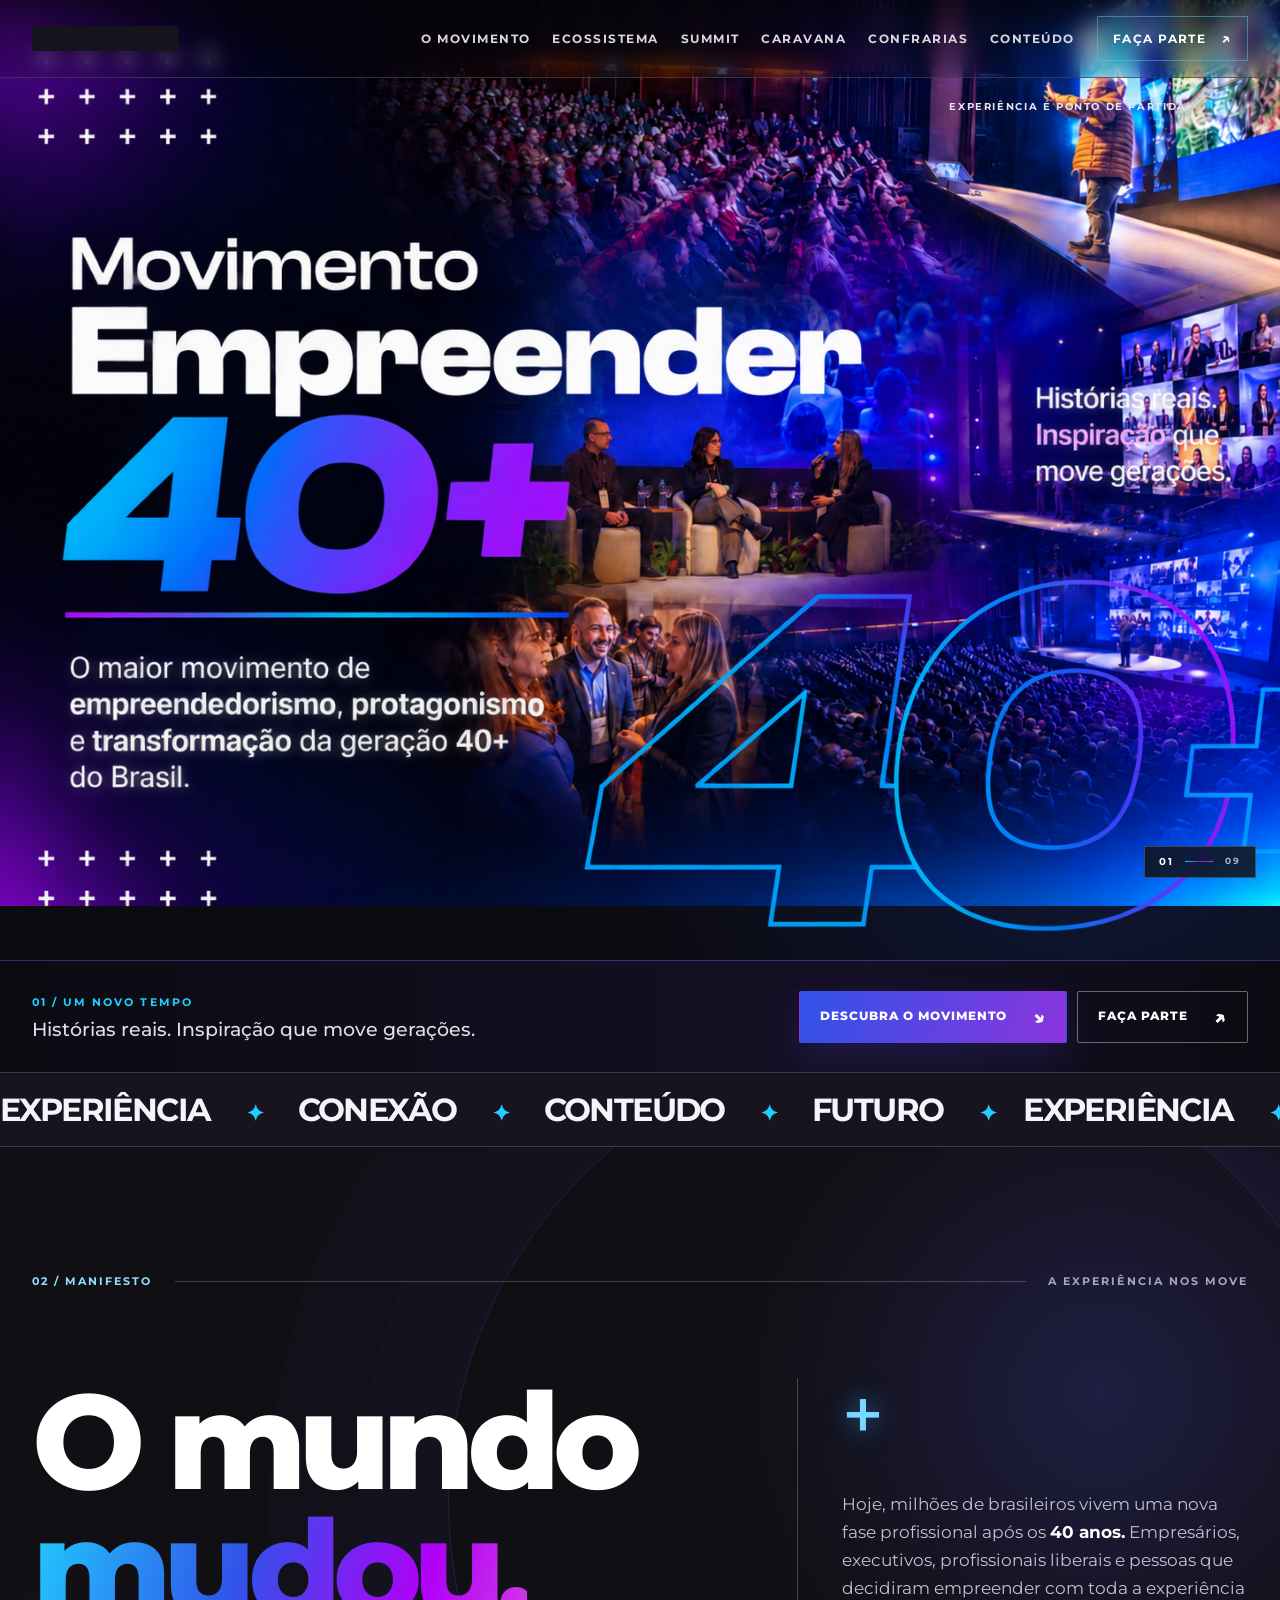
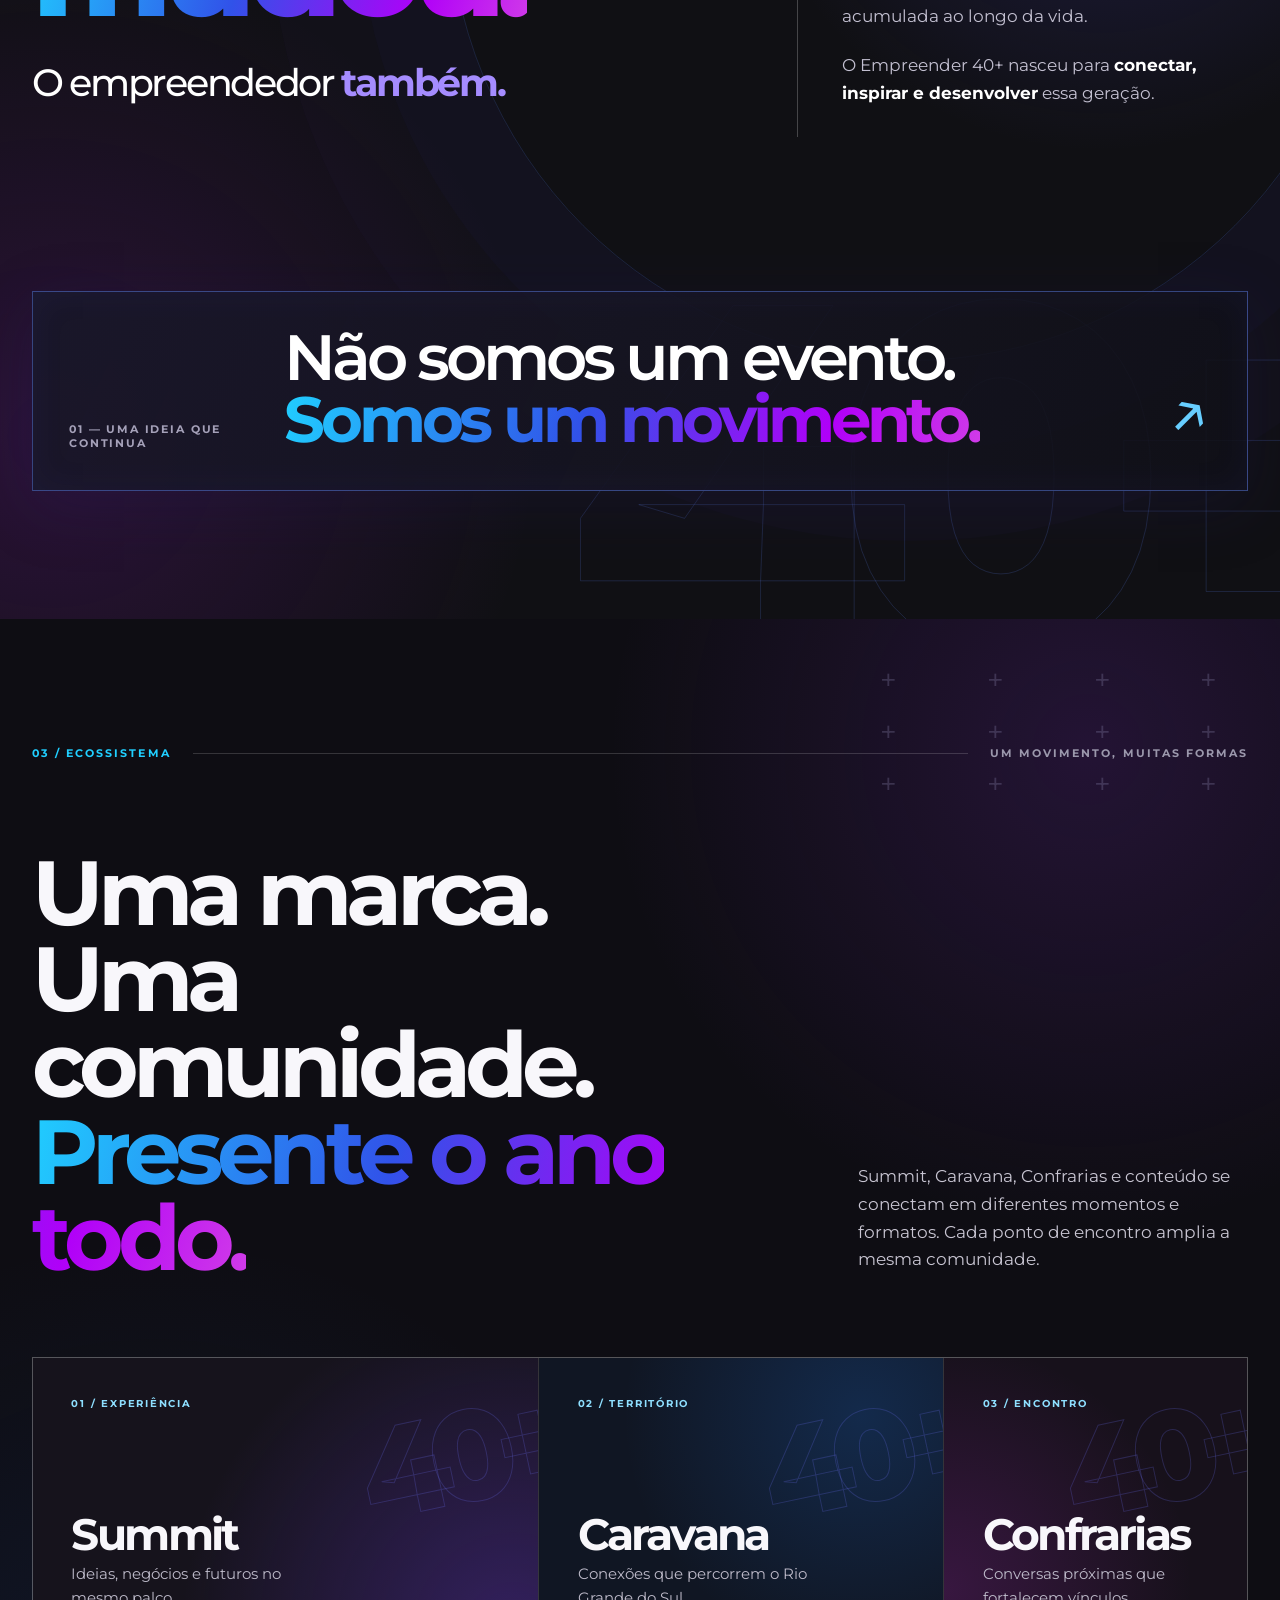
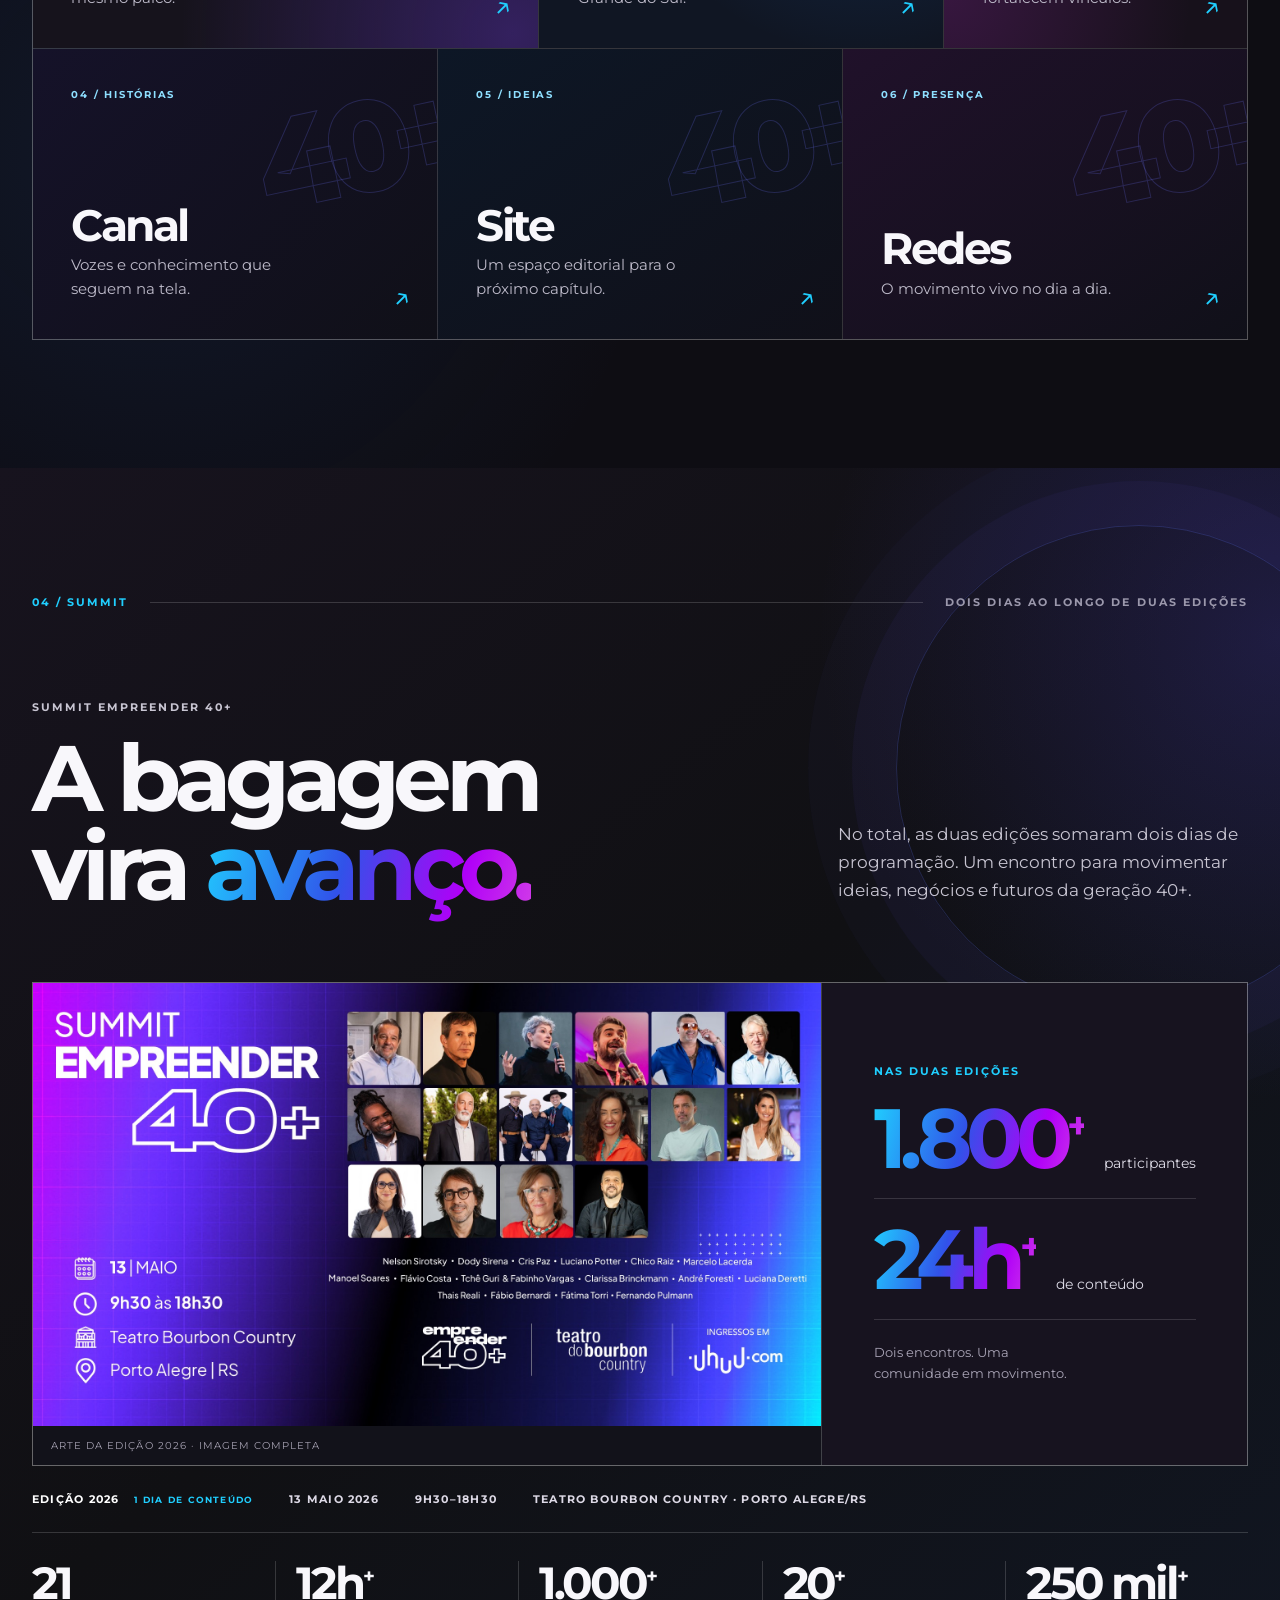
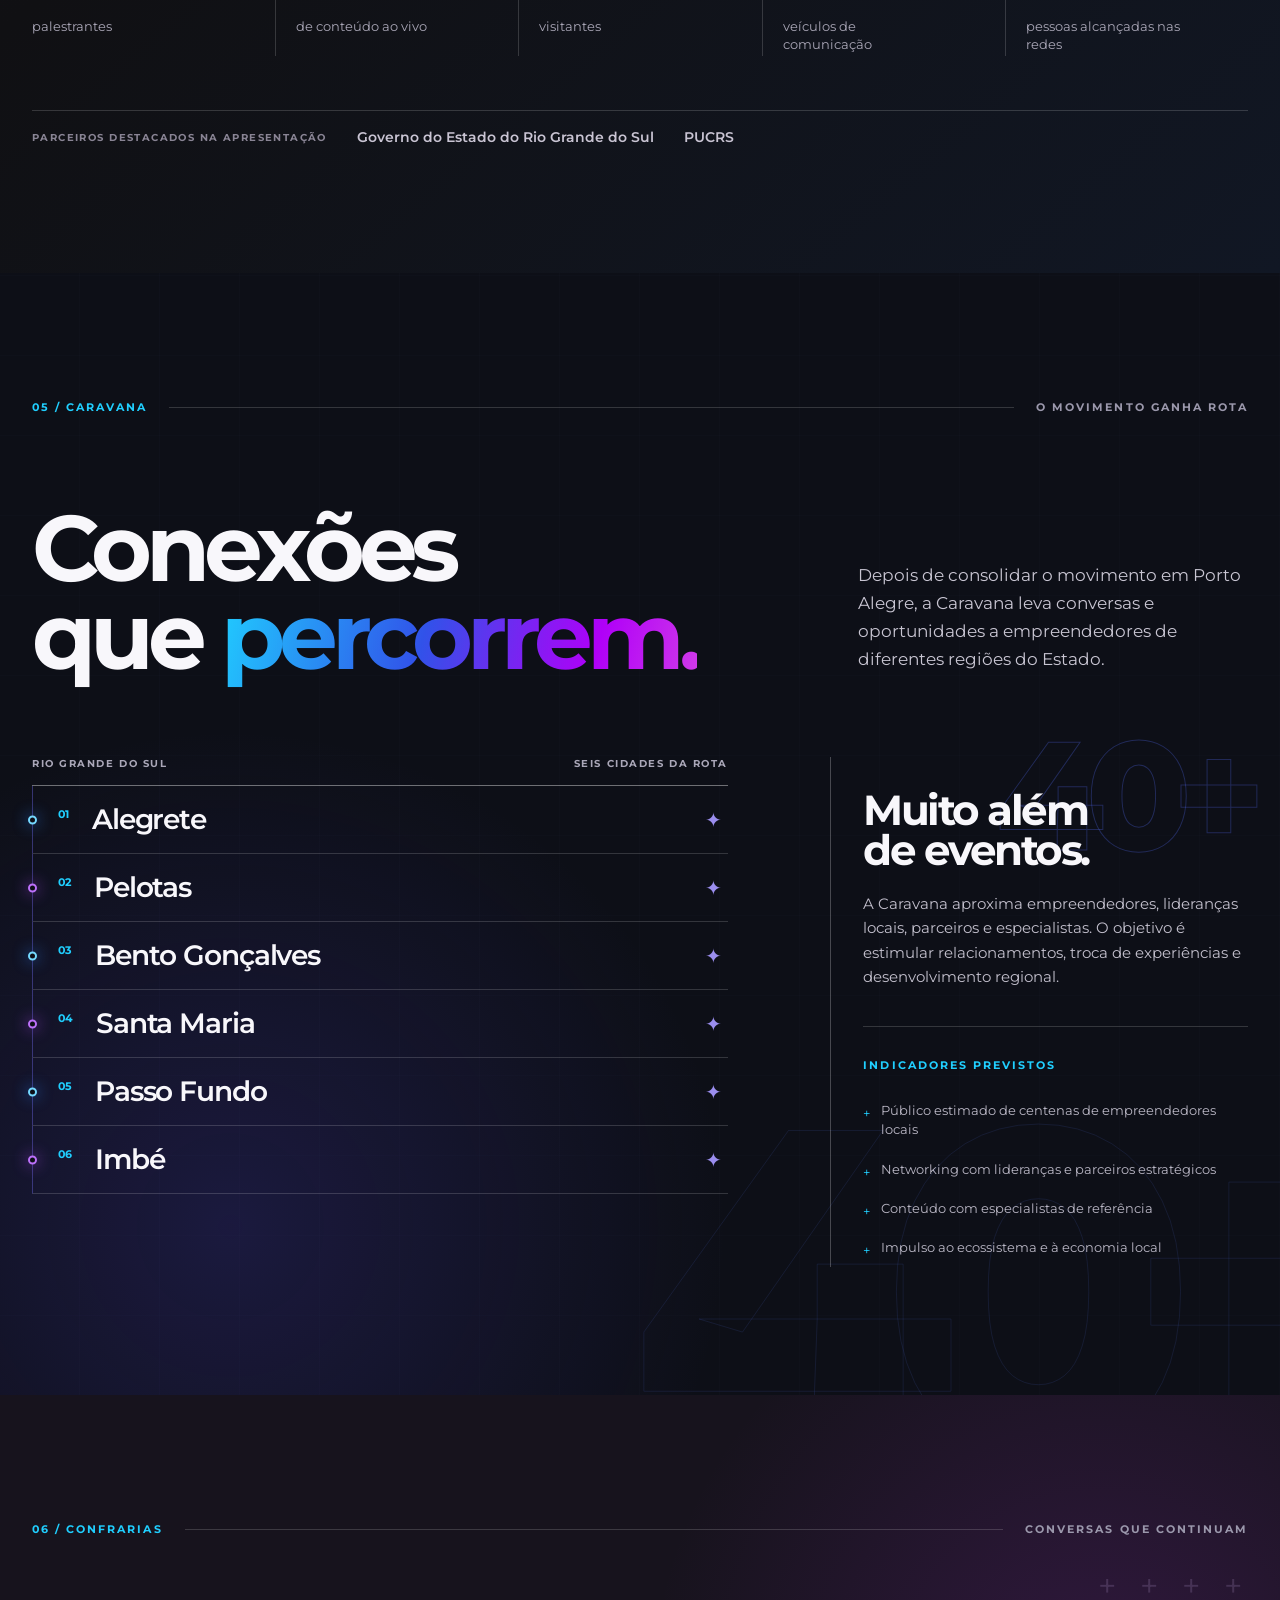
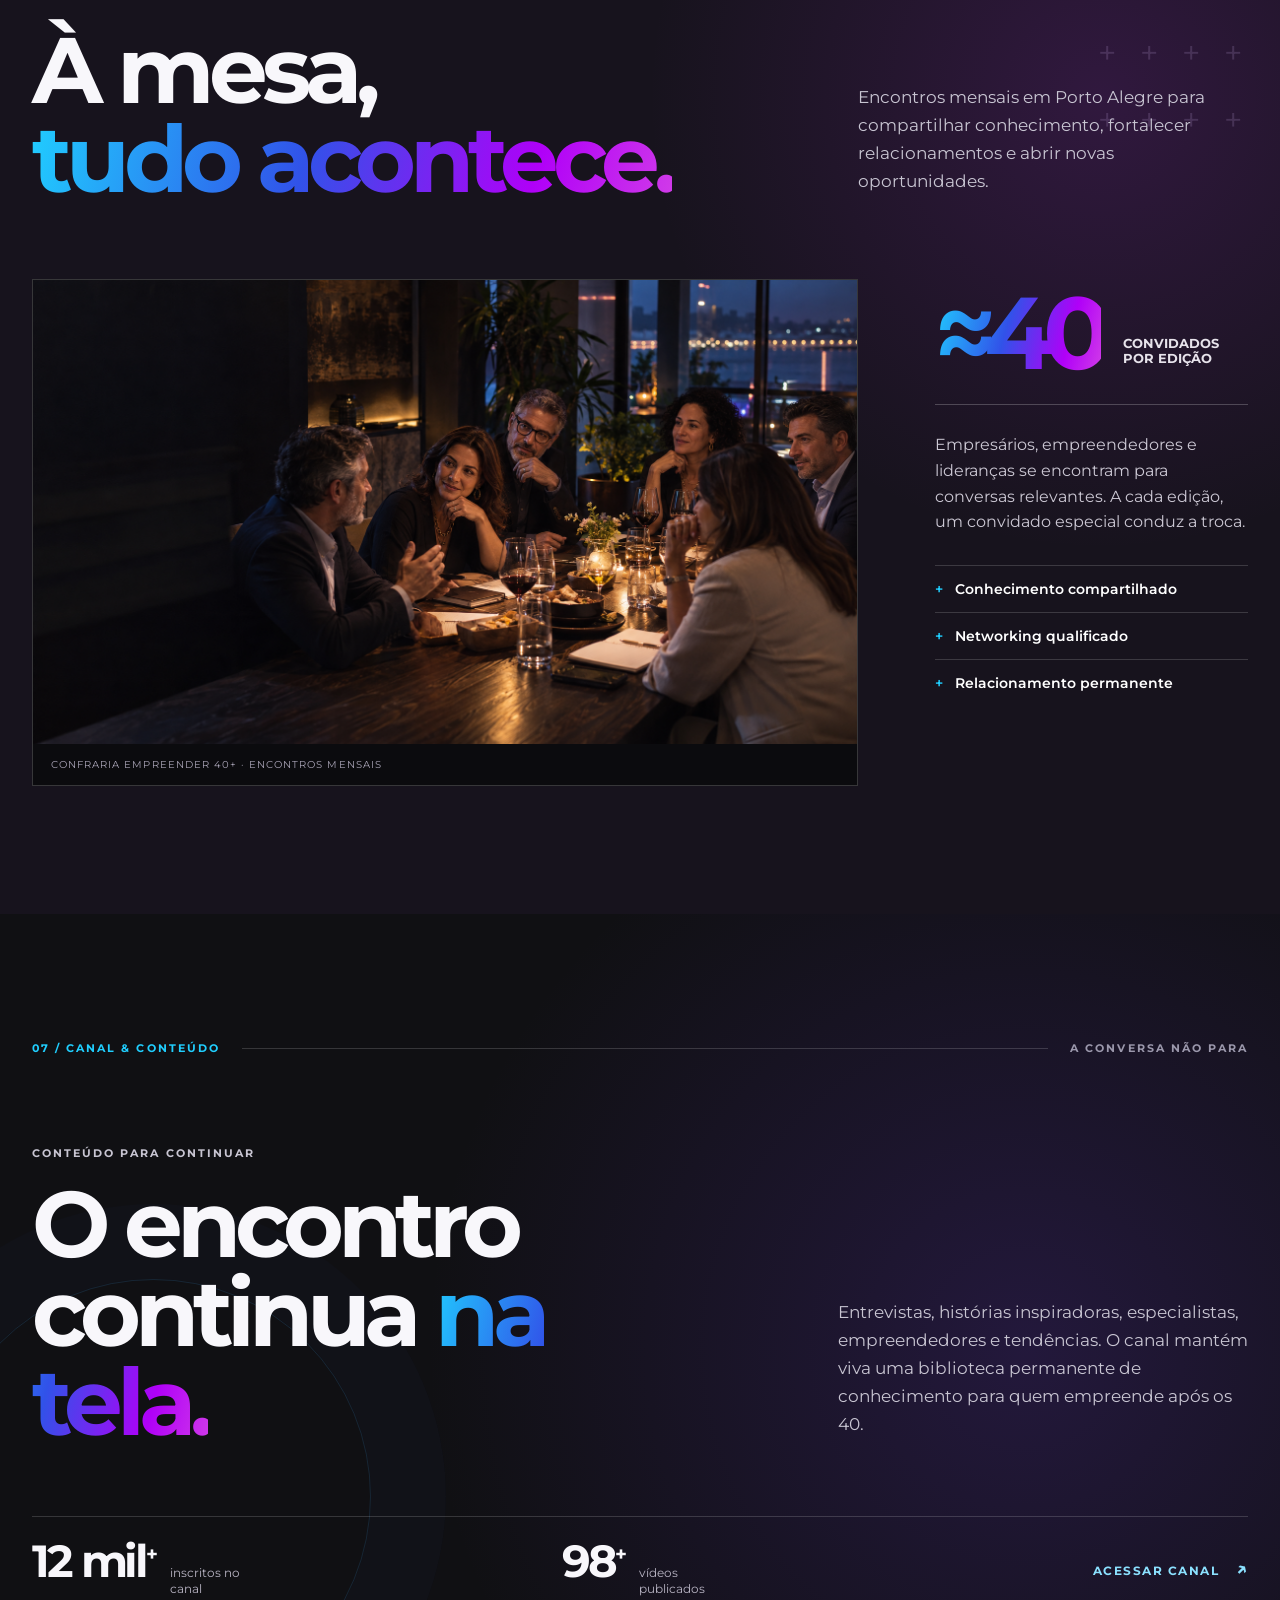
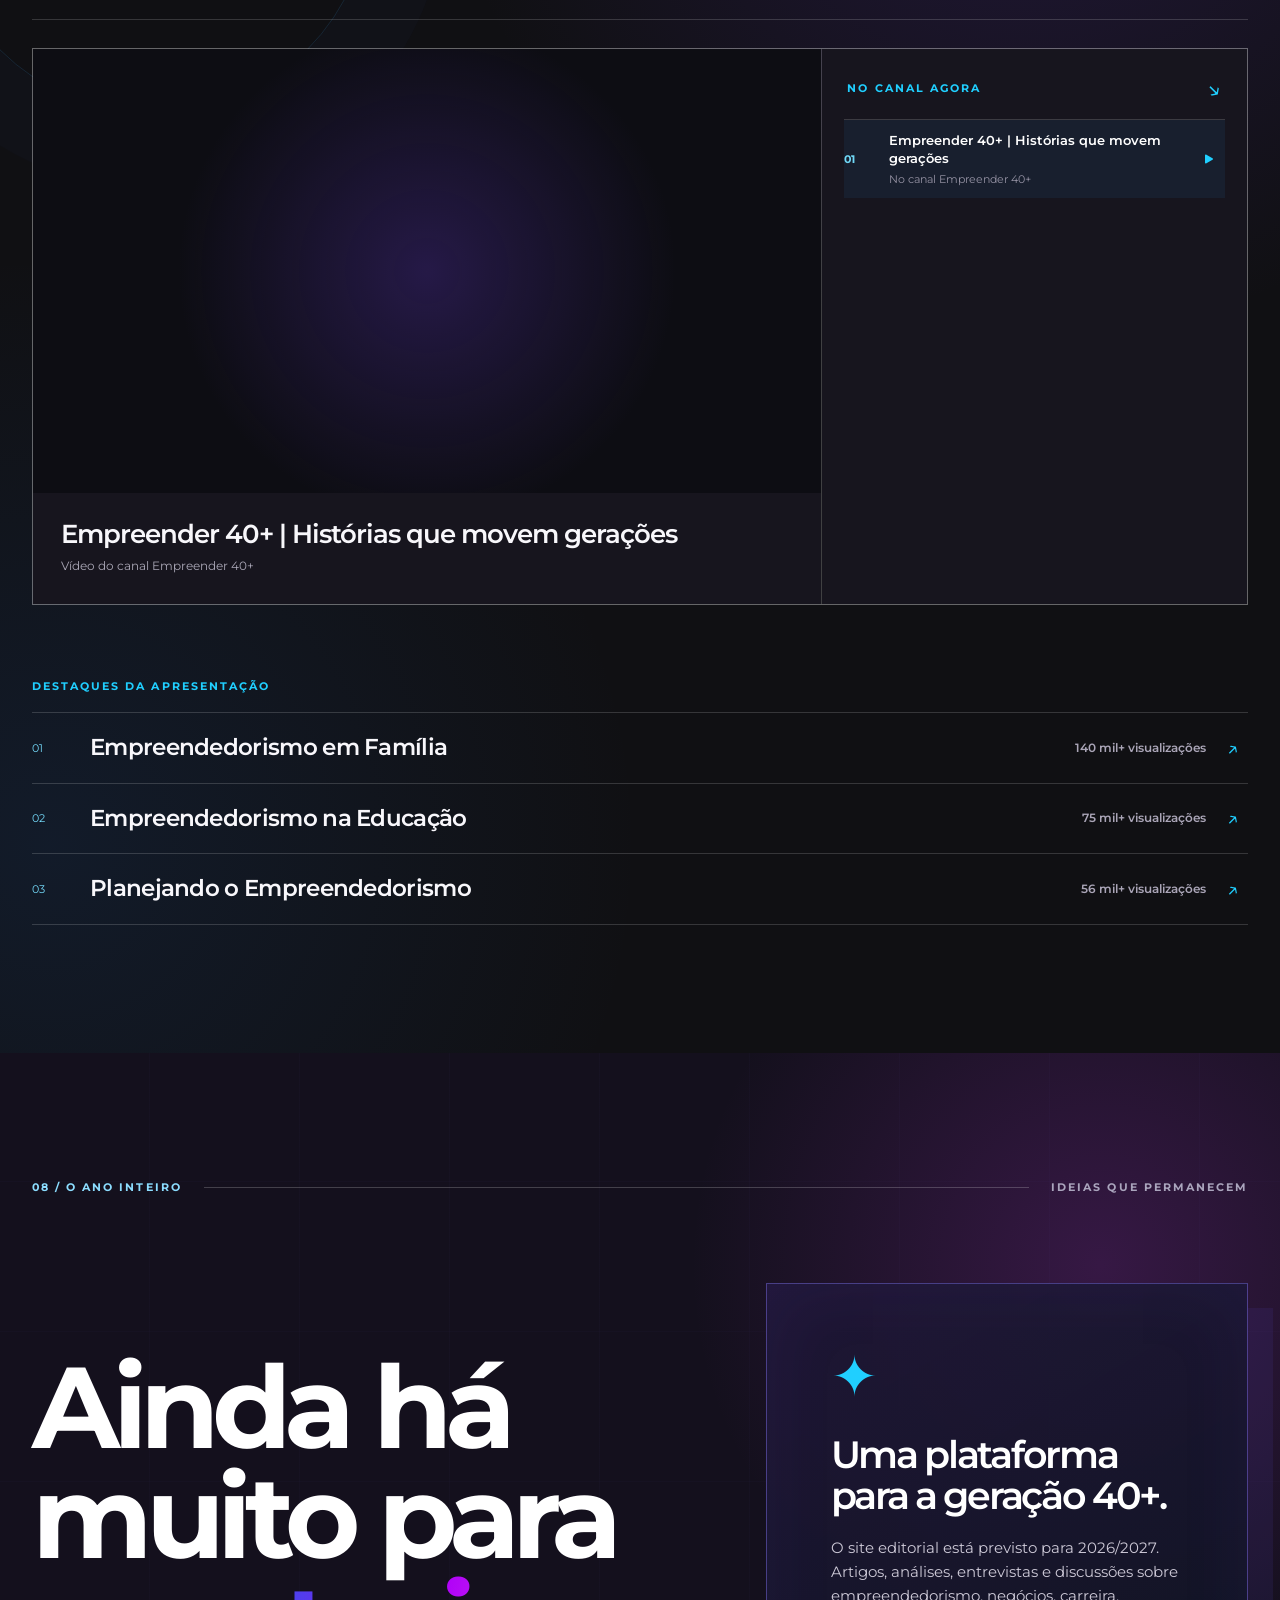
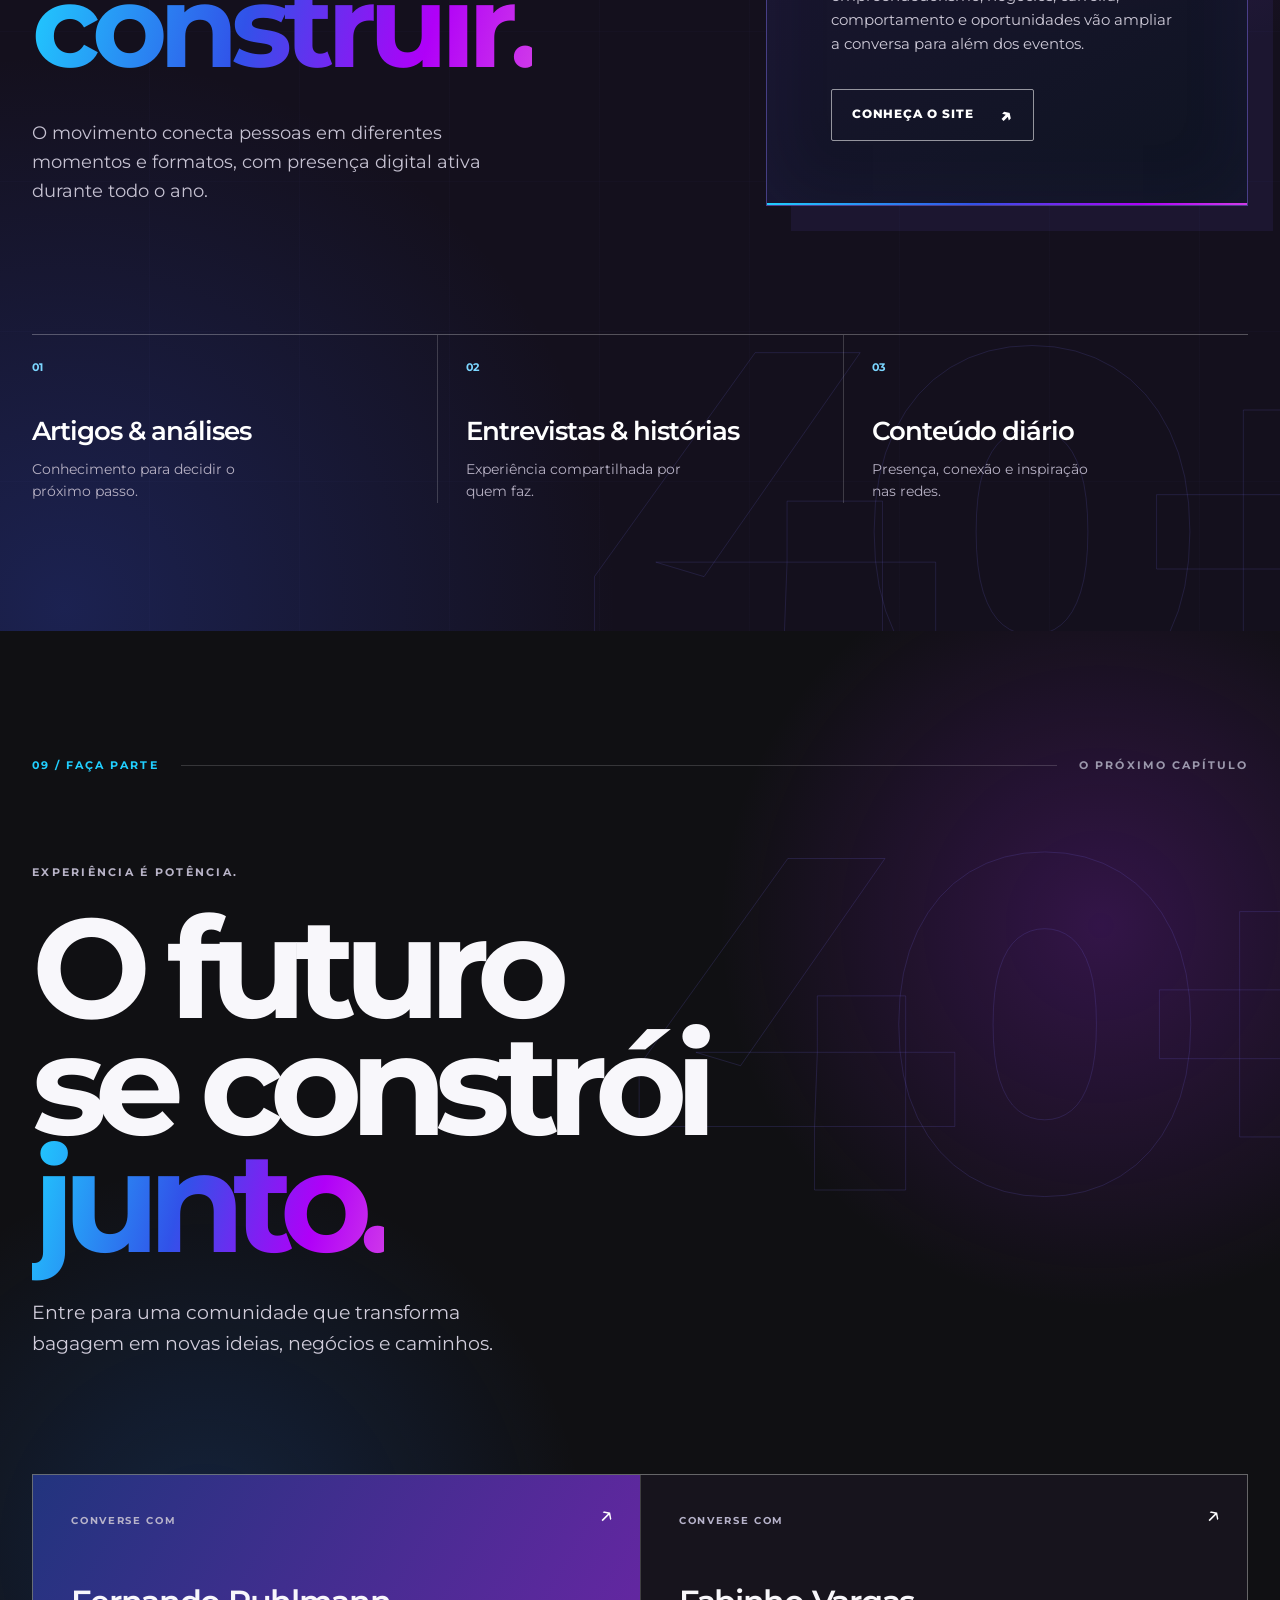
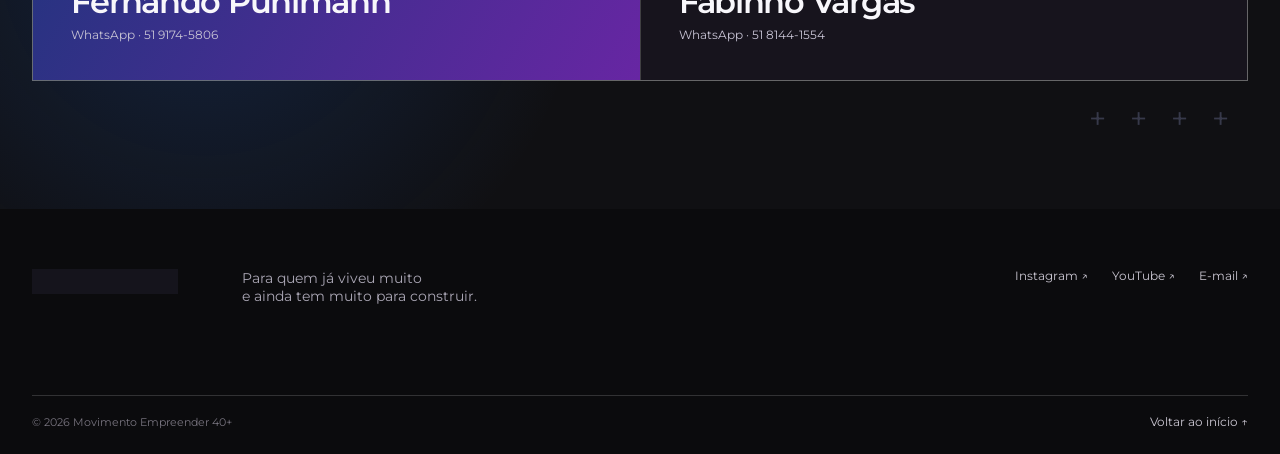
==== index.html @ 42c8ad20 "feat: refresh Empreender 40+ landing page" ====
<!doctype html>
<html lang="pt-BR">
<head>
  <meta charset="utf-8">
  <meta name="viewport" content="width=device-width, initial-scale=1">
  <meta name="theme-color" content="#101013">
  <meta name="description" content="Empreender 40+: um movimento de empreendedorismo, protagonismo e transformação para quem já viveu muito e ainda tem muito para construir.">
  <meta property="og:title" content="Movimento Empreender 40+">
  <meta property="og:description" content="Experiências, conteúdo e conexões para a geração 40+ do Brasil.">
  <meta property="og:image" content="img/new/hero/img2.png">
  <title>Empreender 40+ — experiência é ponto de partida</title>
  <link rel="preconnect" href="https://fonts.googleapis.com">
  <link rel="preconnect" href="https://fonts.gstatic.com" crossorigin>
  <link href="https://fonts.googleapis.com/css2?family=Montserrat:wght@400;500;600;700;800&amp;display=swap" rel="stylesheet">
  <link rel="stylesheet" href="https://cdn.jsdelivr.net/npm/bootstrap-icons@1.11.3/font/bootstrap-icons.css">
  <link rel="stylesheet" href="css/styles.css?v=20260925d">
</head>
<body class="no-js">
  <a class="skip-link" href="#apresentacao">Saltar para o conteúdo</a>
  <header class="site-header" id="navbar">
    <nav class="site-nav" aria-label="Navegação principal">
      <a class="brand" href="#inicio" aria-label="Empreender 40+, início"><span class="brand-logo"><img src="img/new/Cópia de ASSINATURA HORIZONTAL BRANCO.png" width="8000" height="4500" alt=""></span></a>
      <button class="nav-toggle" type="button" aria-expanded="false" aria-controls="main-navigation" aria-label="Abrir menu"><span></span><span></span><span></span></button>
      <div class="nav-menu" id="main-navigation" aria-hidden="false">
        <a href="#movimento">O movimento</a>
        <a href="#ecossistema">Ecossistema</a>
        <a href="#summit">Summit</a>
        <a href="#caravana">Caravana</a>
        <a href="#confrarias">Confrarias</a>
        <a href="#youtube">Conteúdo</a>
        <a class="nav-action" href="#contato">Faça parte <span aria-hidden="true">↗</span></a>
      </div>
    </nav>
  </header>

  <main id="apresentacao" tabindex="-1">
    <div class="scroll-progress" aria-hidden="true"><span></span></div>
    <aside class="section-indicator" aria-label="Seção atual"><strong>01</strong><span aria-hidden="true"></span><small>09</small><span class="sr-only" id="section-live" aria-live="polite" aria-atomic="true"></span></aside>

    <section class="deck-section hero" id="inicio" data-slide="01" aria-labelledby="hero-title">
      <div class="section-shell">
        <div class="hero-meta"><span>Movimento Empreender 40+</span><span>Experiência é ponto de partida <b aria-hidden="true">✦</b></span></div>
        <div class="hero-frame"><div class="hero-copy">
          <img class="hero-photo" src="img/new/hero/img2.png" width="1491" height="1055" alt="Público, palco e conversas do movimento Empreender 40+" fetchpriority="high">
          <div class="hero-copy-art" aria-hidden="true"><img src="img/new/hero/img1.png" width="1448" height="1086" alt="" loading="eager"></div>
          <div class="hero-live-copy"><h1 id="hero-title">Movimento<br><strong>Empreender</strong><em>40+</em></h1><p>O maior movimento de <strong>empreendedorismo, protagonismo</strong> e <strong>transformação</strong> da geração <b>40+</b> do Brasil.</p></div>
        </div></div>
        <div class="hero-bar"><div><span class="micro-label">01 / UM NOVO TEMPO</span><p>Histórias reais. Inspiração que move gerações.</p></div><div class="hero-actions"><a class="button button-primary" href="#movimento">Descubra o movimento <span aria-hidden="true">↘</span></a><a class="button button-text" href="#contato">Faça parte <span aria-hidden="true">↗</span></a></div></div>
      </div>
    </section>

    <div class="ticker" aria-hidden="true"><div class="ticker-track"><span>EXPERIÊNCIA <i>✦</i> CONEXÃO <i>✦</i> CONTEÚDO <i>✦</i> FUTURO <i>✦</i></span><span>EXPERIÊNCIA <i>✦</i> CONEXÃO <i>✦</i> CONTEÚDO <i>✦</i> FUTURO <i>✦</i></span></div></div>

    <section class="deck-section manifesto" id="movimento" data-slide="02" aria-labelledby="manifesto-title">
      <div class="section-shell">
        <div class="section-top"><span class="micro-label">02 / MANIFESTO</span><span class="top-rule" aria-hidden="true"></span><span class="micro-label">A EXPERIÊNCIA NOS MOVE</span></div>
        <div class="manifesto-grid"><div class="manifesto-display"><h2 id="manifesto-title">O mundo<br><em>mudou.</em></h2><p>O empreendedor <strong>também.</strong></p></div><div class="manifesto-copy"><span class="plus-sign" aria-hidden="true">+</span><p>Hoje, milhões de brasileiros vivem uma nova fase profissional após os <strong>40 anos.</strong> Empresários, executivos, profissionais liberais e pessoas que decidiram empreender com toda a experiência acumulada ao longo da vida.</p><p>O Empreender 40+ nasceu para <strong>conectar, inspirar e desenvolver</strong> essa geração.</p></div></div>
        <div class="manifesto-claim"><span>01 — UMA IDEIA QUE CONTINUA</span><p>Não somos um evento.<br><strong>Somos um movimento.</strong></p><span class="claim-arrow" aria-hidden="true">↗</span></div>
      </div>
    </section>

    <section class="deck-section ecosystem" id="ecossistema" data-slide="03" aria-labelledby="ecosystem-title">
      <div class="section-shell">
        <div class="section-top"><span class="micro-label">03 / ECOSSISTEMA</span><span class="top-rule" aria-hidden="true"></span><span class="micro-label">UM MOVIMENTO, MUITAS FORMAS</span></div>
        <div class="section-heading"><h2 id="ecosystem-title">Uma marca.<br>Uma comunidade.<br><em>Presente o ano todo.</em></h2><p>Summit, Caravana, Confrarias e conteúdo se conectam em diferentes momentos e formatos. Cada ponto de encontro amplia a mesma comunidade.</p></div>
        <div class="ecosystem-grid">
          <a class="ecosystem-item item-summit" href="#summit"><span class="item-number">01 / EXPERIÊNCIA</span><h3>Summit</h3><p>Ideias, negócios e futuros no mesmo palco.</p><span class="item-arrow" aria-hidden="true">↗</span></a>
          <a class="ecosystem-item item-caravana" href="#caravana"><span class="item-number">02 / TERRITÓRIO</span><h3>Caravana</h3><p>Conexões que percorrem o Rio Grande do Sul.</p><span class="item-arrow" aria-hidden="true">↗</span></a>
          <a class="ecosystem-item item-confrarias" href="#confrarias"><span class="item-number">03 / ENCONTRO</span><h3>Confrarias</h3><p>Conversas próximas que fortalecem vínculos.</p><span class="item-arrow" aria-hidden="true">↗</span></a>
          <a class="ecosystem-item item-canal" href="#youtube"><span class="item-number">04 / HISTÓRIAS</span><h3>Canal</h3><p>Vozes e conhecimento que seguem na tela.</p><span class="item-arrow" aria-hidden="true">↗</span></a>
          <a class="ecosystem-item item-site" href="#site"><span class="item-number">05 / IDEIAS</span><h3>Site</h3><p>Um espaço editorial para o próximo capítulo.</p><span class="item-arrow" aria-hidden="true">↗</span></a>
          <a class="ecosystem-item item-redes" href="https://www.instagram.com/empreender_40mais/" target="_blank" rel="noopener noreferrer"><span class="item-number">06 / PRESENÇA</span><h3>Redes</h3><p>O movimento vivo no dia a dia.</p><span class="item-arrow" aria-hidden="true">↗</span></a>
        </div>
      </div>
    </section>

    <section class="deck-section summit" id="summit" data-slide="04" aria-labelledby="summit-title">
      <div class="section-shell">
        <div class="section-top"><span class="micro-label">04 / SUMMIT</span><span class="top-rule" aria-hidden="true"></span><span class="micro-label">DOIS DIAS AO LONGO DE DUAS EDIÇÕES</span></div>
        <div class="summit-heading"><div><p class="overline">Summit Empreender 40+</p><h2 id="summit-title">A bagagem<br>vira <em>avanço.</em></h2></div><p>No total, as duas edições somaram dois dias de programação. Um encontro para movimentar ideias, negócios e futuros da geração 40+.</p></div>
        <div class="summit-showcase"><figure class="summit-poster"><img src="img/banner.jpg" width="1920" height="1080" alt="Arte oficial do Summit Empreender 40+ 2026 com retratos dos palestrantes, data e local" loading="lazy"><figcaption>Arte da edição 2026 · imagem completa</figcaption></figure><div class="summit-totals"><span class="micro-label">NAS DUAS EDIÇÕES</span><div><strong>1.800<sup>+</sup></strong><span>participantes</span></div><div><strong>24h<sup>+</sup></strong><span>de conteúdo</span></div><p>Dois encontros. Uma comunidade em movimento.</p></div></div>
        <div class="edition-line"><span class="edition-name">EDIÇÃO 2026 <b>1 DIA DE CONTEÚDO</b></span><time datetime="2026-05-13">13 MAIO 2026</time><span>9H30–18H30</span><span>TEATRO BOURBON COUNTRY · PORTO ALEGRE/RS</span></div>
        <dl class="summit-stats" aria-label="Números apresentados para a edição 2026"><div><dt>21</dt><dd>palestrantes</dd></div><div><dt>12h<sup>+</sup></dt><dd>de conteúdo ao vivo</dd></div><div><dt>1.000<sup>+</sup></dt><dd>visitantes</dd></div><div><dt>20<sup>+</sup></dt><dd>veículos de comunicação</dd></div><div><dt>250 mil<sup>+</sup></dt><dd>pessoas alcançadas nas redes</dd></div></dl>
        <div class="summit-support"><span>PARCEIROS DESTACADOS NA APRESENTAÇÃO</span><strong>Governo do Estado do Rio Grande do Sul</strong><strong>PUCRS</strong></div>
      </div>
    </section>

    <section class="deck-section caravan" id="caravana" data-slide="05" aria-labelledby="caravan-title">
      <div class="section-shell">
        <div class="section-top"><span class="micro-label">05 / CARAVANA</span><span class="top-rule" aria-hidden="true"></span><span class="micro-label">O MOVIMENTO GANHA ROTA</span></div>
        <div class="section-heading"><h2 id="caravan-title">Conexões<br>que <em>percorrem.</em></h2><p>Depois de consolidar o movimento em Porto Alegre, a Caravana leva conversas e oportunidades a empreendedores de diferentes regiões do Estado.</p></div>
        <div class="caravan-layout"><div class="route"><div class="route-header"><span>RIO GRANDE DO SUL</span><span>SEIS CIDADES DA ROTA</span></div><ol class="route-list"><li><span>01</span><strong>Alegrete</strong><i aria-hidden="true">✦</i></li><li><span>02</span><strong>Pelotas</strong><i aria-hidden="true">✦</i></li><li><span>03</span><strong>Bento Gonçalves</strong><i aria-hidden="true">✦</i></li><li><span>04</span><strong>Santa Maria</strong><i aria-hidden="true">✦</i></li><li><span>05</span><strong>Passo Fundo</strong><i aria-hidden="true">✦</i></li><li><span>06</span><strong>Imbé</strong><i aria-hidden="true">✦</i></li></ol></div><aside class="caravan-aside"><span class="aside-symbol" aria-hidden="true">40+</span><h3>Muito além<br>de eventos.</h3><p>A Caravana aproxima empreendedores, lideranças locais, parceiros e especialistas. O objetivo é estimular relacionamentos, troca de experiências e desenvolvimento regional.</p><div class="planned"><span class="micro-label">INDICADORES PREVISTOS</span><ul><li>Público estimado de centenas de empreendedores locais</li><li>Networking com lideranças e parceiros estratégicos</li><li>Conteúdo com especialistas de referência</li><li>Impulso ao ecossistema e à economia local</li></ul></div></aside></div>
      </div>
    </section>

    <section class="deck-section confrarias" id="confrarias" data-slide="06" aria-labelledby="confrarias-title">
      <div class="section-shell">
        <div class="section-top"><span class="micro-label">06 / CONFRARIAS</span><span class="top-rule" aria-hidden="true"></span><span class="micro-label">CONVERSAS QUE CONTINUAM</span></div>
        <div class="section-heading"><h2 id="confrarias-title">À mesa,<br><em>tudo acontece.</em></h2><p>Encontros mensais em Porto Alegre para compartilhar conhecimento, fortalecer relacionamentos e abrir novas oportunidades.</p></div>
        <div class="confraria-layout"><figure class="confraria-photo"><img src="img/confraria-mesa.png" width="1672" height="941" alt="Empreendedores reunidos em conversa ao redor da mesa da Confraria" loading="lazy"><figcaption>Confraria Empreender 40+ · encontros mensais</figcaption></figure><div class="confraria-copy"><div class="confraria-number"><strong>≈40</strong><span>convidados<br>por edição</span></div><p>Empresários, empreendedores e lideranças se encontram para conversas relevantes. A cada edição, um convidado especial conduz a troca.</p><ul><li>Conhecimento compartilhado</li><li>Networking qualificado</li><li>Relacionamento permanente</li></ul></div></div>
      </div>
    </section>

    <section class="deck-section channel" id="youtube" data-slide="07" data-youtube-channel-id="UCAMn5EYx_Cc41GoOCFpvovg" aria-labelledby="youtube-title">
      <div class="section-shell">
        <div class="section-top"><span class="micro-label">07 / CANAL & CONTEÚDO</span><span class="top-rule" aria-hidden="true"></span><span class="micro-label">A CONVERSA NÃO PARA</span></div>
        <div class="channel-heading"><div><p class="overline">Conteúdo para continuar</p><h2 id="youtube-title">O encontro<br>continua <em>na tela.</em></h2></div><p>Entrevistas, histórias inspiradoras, especialistas, empreendedores e tendências. O canal mantém viva uma biblioteca permanente de conhecimento para quem empreende após os 40.</p></div>
        <div class="channel-counts"><div><strong>12 mil<sup>+</sup></strong><span>inscritos no canal</span></div><div><strong>98<sup>+</sup></strong><span>vídeos publicados</span></div><a href="https://www.youtube.com/@CanalEmpreender40Mais" target="_blank" rel="noopener noreferrer">Acessar canal <span aria-hidden="true">↗</span></a></div>
        <div class="youtube-live"><div class="youtube-player-panel"><div class="youtube-player-frame"><iframe id="yt-featured-player" title="Vídeo do canal Empreender 40+" loading="lazy" allow="accelerometer; autoplay; clipboard-write; encrypted-media; gyroscope; picture-in-picture; web-share" referrerpolicy="strict-origin-when-cross-origin" allowfullscreen></iframe><a class="no-script-video" href="https://www.youtube.com/@CanalEmpreender40Mais" target="_blank" rel="noopener noreferrer">Assistir ao canal no YouTube ↗</a></div><div class="youtube-player-copy"><h3 id="yt-featured-title">Vídeos recentes</h3><p id="yt-featured-date">Selecione um episódio da lista.</p></div><p class="sr-only" id="yt-player-status" role="status" aria-live="polite"></p></div><div class="recent-panel"><div class="recent-heading"><span class="micro-label">NO CANAL AGORA</span><span aria-hidden="true">↘</span></div><ul class="recent-video-list" id="yt-videos-list" aria-label="Vídeos recentes do canal Empreender 40+"><li class="recent-placeholder">Carregando vídeos recentes…</li></ul></div></div>
        <div class="video-highlights"><span class="micro-label">DESTAQUES DA APRESENTAÇÃO</span><div class="highlight-list"><a href="https://www.youtube.com/@CanalEmpreender40Mais/search?query=Empreendedorismo%20em%20Fam%C3%ADlia" target="_blank" rel="noopener noreferrer"><span>01</span><strong>Empreendedorismo em Família</strong><b>140 mil+ visualizações</b><i aria-hidden="true">↗</i></a><a href="https://www.youtube.com/@CanalEmpreender40Mais/search?query=Empreendedorismo%20na%20Educa%C3%A7%C3%A3o" target="_blank" rel="noopener noreferrer"><span>02</span><strong>Empreendedorismo na Educação</strong><b>75 mil+ visualizações</b><i aria-hidden="true">↗</i></a><a href="https://www.youtube.com/@CanalEmpreender40Mais/search?query=Planejando%20o%20Empreendedorismo" target="_blank" rel="noopener noreferrer"><span>03</span><strong>Planejando o Empreendedorismo</strong><b>56 mil+ visualizações</b><i aria-hidden="true">↗</i></a></div></div>
      </div>
    </section>

    <section class="deck-section editorial" id="site" data-slide="08" aria-labelledby="editorial-title">
      <div class="section-shell">
        <div class="section-top"><span class="micro-label">08 / O ANO INTEIRO</span><span class="top-rule" aria-hidden="true"></span><span class="micro-label">IDEIAS QUE PERMANECEM</span></div>
        <div class="editorial-layout"><div class="editorial-title"><h2 id="editorial-title">Ainda há<br>muito para<br><em>construir.</em></h2><p>O movimento conecta pessoas em diferentes momentos e formatos, com presença digital ativa durante todo o ano.</p></div><div class="editorial-story"><span class="story-mark" aria-hidden="true">✦</span><h3>Uma plataforma para a geração 40+.</h3><p>O site editorial está previsto para 2026/2027. Artigos, análises, entrevistas e discussões sobre empreendedorismo, negócios, carreira, comportamento e oportunidades vão ampliar a conversa para além dos eventos.</p><a class="button button-outline" href="https://www.empreender40mais.com.br" target="_blank" rel="noopener noreferrer">Conheça o site <span aria-hidden="true">↗</span></a></div></div>
        <div class="editorial-topics"><div><span>01</span><strong>Artigos & análises</strong><p>Conhecimento para decidir o próximo passo.</p></div><div><span>02</span><strong>Entrevistas & histórias</strong><p>Experiência compartilhada por quem faz.</p></div><div><span>03</span><strong>Conteúdo diário</strong><p>Presença, conexão e inspiração nas redes.</p></div></div>
      </div>
    </section>

    <section class="deck-section contact" id="contato" data-slide="09" aria-labelledby="contact-title">
      <div class="section-shell">
        <div class="section-top"><span class="micro-label">09 / FAÇA PARTE</span><span class="top-rule" aria-hidden="true"></span><span class="micro-label">O PRÓXIMO CAPÍTULO</span></div>
        <div class="contact-main"><span class="contact-prelude">Experiência é potência.</span><h2 id="contact-title">O futuro<br>se constrói<br><em>junto.</em></h2><p>Entre para uma comunidade que transforma bagagem em novas ideias, negócios e caminhos.</p></div>
        <div class="contact-links"><a class="contact-link primary" href="https://wa.me/555191745806?text=Ol%C3%A1!%20Quero%20saber%20mais%20sobre%20o%20Empreender%2040%2B" target="_blank" rel="noopener noreferrer"><span>CONVERSE COM</span><strong>Fernando Puhlmann</strong><small>WhatsApp · 51 9174-5806</small><i aria-hidden="true">↗</i></a><a class="contact-link" href="https://wa.me/555181441554?text=Ol%C3%A1!%20Quero%20saber%20mais%20sobre%20a%20Confraria%2040%2B" target="_blank" rel="noopener noreferrer"><span>CONVERSE COM</span><strong>Fabinho Vargas</strong><small>WhatsApp · 51 8144-1554</small><i aria-hidden="true">↗</i></a></div>
      </div>
    </section>
  </main>

  <footer class="site-footer"><div class="section-shell footer-main"><a class="brand footer-brand" href="#inicio" aria-label="Empreender 40+, voltar ao início"><span class="brand-logo"><img src="img/new/Cópia de ASSINATURA HORIZONTAL BRANCO.png" width="8000" height="4500" alt="" loading="lazy"></span></a><p>Para quem já viveu muito<br>e ainda tem muito para construir.</p><div class="footer-social"><a href="https://www.instagram.com/empreender_40mais/" target="_blank" rel="noopener noreferrer">Instagram ↗</a><a href="https://www.youtube.com/@CanalEmpreender40Mais" target="_blank" rel="noopener noreferrer">YouTube ↗</a><a href="mailto:contato@empreender40mais.com">E-mail ↗</a></div></div><div class="section-shell footer-bottom"><span>© 2026 Movimento Empreender 40+</span><a href="#inicio">Voltar ao início ↑</a></div></footer>
  <noscript><p class="no-script-notice">Os links e o conteúdo permanecem disponíveis. Ative JavaScript para o menu compacto, indicador e vídeos recentes.</p></noscript>
  <script src="js/main.js?v=20260925c" defer></script>
</body>
</html>
---- css/styles.css ----
:root {
  --ink: #101013;
  --ink-soft: #17171d;
  --ink-blue: #111628;
  --paper: #11111a;
  --text: #f8f7fb;
  --muted: #c8c5d2;
  --line: rgba(255, 255, 255, .16);
  --blue: #20cfff;
  --royal: #3152e9;
  --violet: #5945f2;
  --purple: #b000f8;
  --pink: #d13ce8;
  --gradient: linear-gradient(105deg, var(--blue) 0%, var(--royal) 43%, var(--purple) 78%, var(--pink) 100%);
  --nav-height: 78px;
  font-family: "Montserrat", Arial, sans-serif;
  color: var(--text);
  background: var(--ink);
  color-scheme: dark;
}

*, *::before, *::after { box-sizing: border-box; }
html { scroll-behavior: smooth; background: var(--ink); }
body { min-width: 320px; margin: 0; overflow-x: hidden; background: var(--ink); color: var(--text); }
body.is-menu-open { overflow: hidden; }
img { display: block; max-width: 100%; height: auto; }
button { font: inherit; }
a { color: inherit; }
::selection { color: #101013; background: #75deff; }
.sr-only { position: absolute; width: 1px; height: 1px; padding: 0; margin: -1px; overflow: hidden; clip: rect(0, 0, 0, 0); white-space: nowrap; border: 0; }
.skip-link { position: fixed; z-index: 200; top: 12px; left: 18px; padding: 11px 16px; border-radius: 99px; color: #101013; background: #fff; font-weight: 700; text-decoration: none; transform: translateY(-160%); transition: transform .2s ease; }
.skip-link:focus { transform: none; }
:focus-visible { outline: 2px solid var(--blue); outline-offset: 4px; }
.section-shell { position: relative; z-index: 1; width: min(1320px, calc(100% - 64px)); margin-inline: auto; }
.deck-section { position: relative; isolation: isolate; overflow: hidden; padding: clamp(96px, 10vw, 152px) 0; scroll-margin-top: var(--nav-height); }
.deck-section h1, .deck-section h2, .deck-section h3 { font-family: Montserrat, sans-serif; }
.deck-section h2 { margin: 0; font-size: clamp(3.6rem, 7.3vw, 7.8rem); font-weight: 700; line-height: .95; letter-spacing: -.065em; text-wrap: balance; }
.deck-section h2 em, .hero-live-copy h1 em, .contact-main h2 em { font-style: normal; background: var(--gradient); -webkit-background-clip: text; background-clip: text; color: transparent; }
.deck-section p { line-height: 1.62; }
.micro-label, .overline { font-size: .67rem; font-weight: 700; letter-spacing: .19em; text-transform: uppercase; }
.micro-label { color: var(--blue); }
.overline { color: var(--muted); }
.section-top { display: flex; align-items: center; gap: 22px; margin-bottom: clamp(48px, 7vw, 92px); }
.section-top .micro-label:last-child { color: #9b98ac; text-align: right; }
.top-rule { flex: 1; height: 1px; background: var(--line); }
.section-heading { display: grid; grid-template-columns: minmax(0, 1.3fr) minmax(280px, .7fr); gap: clamp(40px, 8vw, 120px); align-items: end; margin-bottom: 76px; }
.section-heading p { max-width: 400px; margin: 0 0 8px auto; color: var(--muted); font-size: clamp(1rem, 1.35vw, 1.2rem); }
.button { display: inline-flex; align-items: center; justify-content: space-between; gap: 26px; min-height: 52px; padding: 14px 20px; border: 1px solid transparent; border-radius: 2px; font-size: .75rem; font-weight: 800; letter-spacing: .08em; line-height: 1.2; text-decoration: none; text-transform: uppercase; transition: color .25s, background .25s, border-color .25s, transform .25s; }
.button span[aria-hidden] { font-size: 1.25rem; line-height: 1; }
.button:hover { transform: translateY(-3px); }
.button-primary { color: #fff; background: linear-gradient(110deg, #3152e9, #8b35dc); box-shadow: 0 14px 36px rgba(62, 51, 181, .25); }
.button-primary:hover { background: linear-gradient(110deg, #1e6ef1, #ae36ea); }
.button-text { border-color: rgba(255, 255, 255, .38); color: #fff; }
.button-text:hover { border-color: var(--blue); color: var(--blue); }
.button-outline { border-color: rgba(255, 255, 255, .55); color: #fff; }
.button-outline:hover { border-color: var(--blue); color: var(--blue); }

/* Fixed navigation and reading progress. */
.site-header { position: fixed; z-index: 100; inset: 0 0 auto; height: var(--nav-height); border-bottom: 1px solid rgba(255, 255, 255, .18); background: linear-gradient(180deg, rgba(5, 5, 13, .72), rgba(5, 5, 13, .12)); backdrop-filter: blur(10px); transition: background .25s, border-color .25s; }
.site-header.is-scrolled { background: rgba(12, 12, 18, .97); border-color: rgba(71, 205, 247, .28); }
.site-nav { display: flex; align-items: center; justify-content: space-between; gap: 22px; width: min(1400px, calc(100% - 64px)); height: 100%; margin: auto; }
.brand { position: relative; display: block; flex: 0 0 146px; width: 146px; height: 25px; color: #fff; text-decoration: none; overflow: hidden; }
.brand-logo { position: absolute; inset: 0; overflow: hidden; }
.brand-logo img { position: absolute; top: -50px; left: -40px; width: 230px; max-width: none; height: auto; }
.nav-menu { display: flex; align-items: center; gap: clamp(12px, 1.7vw, 27px); }
.nav-menu a { position: relative; display: inline-flex; align-items: center; min-height: 44px; padding: 12px 0; color: #d9d6df; font-size: .72rem; font-weight: 700; letter-spacing: .13em; text-decoration: none; text-transform: uppercase; transition: color .2s; }
.nav-menu a:not(.nav-action)::after { position: absolute; right: 0; bottom: 5px; left: 0; height: 1px; background: var(--gradient); content: ""; transform: scaleX(0); transform-origin: right; transition: transform .25s; }
.nav-menu a:hover, .nav-menu a.is-active { color: #fff; }
.nav-menu a:hover::after, .nav-menu a.is-active::after { transform: scaleX(1); transform-origin: left; }
.nav-menu .nav-action { display: inline-flex; align-items: center; gap: 14px; padding: 12px 15px; border: 1px solid rgba(92, 199, 244, .48); color: #fff; }
.nav-menu .nav-action:hover { border-color: var(--blue); background: rgba(32, 207, 255, .1); }
.nav-action span { font-size: 1rem; }
.nav-toggle { display: none; width: 44px; height: 44px; padding: 9px; border: 1px solid rgba(255, 255, 255, .3); background: transparent; color: #fff; cursor: pointer; }
.nav-toggle span { display: block; width: 22px; height: 1px; margin: 5px auto; background: currentColor; transition: transform .2s, opacity .2s; }
.nav-toggle[aria-expanded="true"] span:first-child { transform: translateY(6px) rotate(45deg); }
.nav-toggle[aria-expanded="true"] span:nth-child(2) { opacity: 0; }
.nav-toggle[aria-expanded="true"] span:last-child { transform: translateY(-6px) rotate(-45deg); }
.scroll-progress { position: fixed; z-index: 130; inset: 0 auto auto 0; width: 100%; height: 3px; pointer-events: none; }
.scroll-progress span { display: block; width: 100%; height: 100%; background: var(--gradient); transform: scaleX(0); transform-origin: left; }
.section-indicator { position: fixed; z-index: 60; right: 24px; bottom: 22px; display: flex; align-items: center; gap: 12px; padding: 10px 14px; border: 1px solid rgba(255, 255, 255, .2); background: rgba(17, 17, 22, .84); color: #b5b1c2; font: 700 .65rem/1 Montserrat, sans-serif; letter-spacing: .17em; backdrop-filter: blur(14px); }
.section-indicator strong { color: #fff; }
.section-indicator > span[aria-hidden] { width: 28px; height: 1px; background: var(--gradient); }

/* Full bleed cover keeps both supplied hero layers at their native proportions. */
.hero { padding: 0; background: #090911; }
.hero .section-shell { width: 100%; max-width: none; }
.hero-meta { position: absolute; z-index: 5; top: calc(var(--nav-height) + 17px); right: clamp(24px, 5vw, 90px); display: flex; justify-content: flex-end; gap: 18px; max-width: 300px; color: #e8e5f1; font-size: .63rem; font-weight: 700; letter-spacing: .16em; text-align: right; text-transform: uppercase; }
.hero-meta span:first-child { display: none; }
.hero-meta b { margin-left: 10px; color: var(--blue); font-size: 1rem; }
.hero-frame { background: #0b0b12; }
.hero-copy { position: relative; aspect-ratio: 4 / 3; isolation: isolate; background: radial-gradient(circle at 85% 80%, rgba(35, 87, 240, .18), transparent 35%), #0b0b12; }
.hero-photo { position: absolute; z-index: 0; top: 0; left: 0; width: 100%; height: auto; }
.hero-copy::after { position: absolute; z-index: 1; inset: 0; background: linear-gradient(90deg, rgba(10, 10, 16, .24), transparent 70%); content: ""; pointer-events: none; }
.hero-copy-art { position: absolute; z-index: 3; inset: 0; visibility: hidden; opacity: 0; pointer-events: none; transition: opacity .25s; }
.hero-copy-art img { display: block; width: 100%; height: auto; }
.hero-live-copy { position: relative; z-index: 2; width: 60%; padding: 18% 0 0 6%; }
.hero-live-copy h1 { margin: 0; font-size: clamp(4.2rem, 8vw, 8rem); font-weight: 500; line-height: .91; letter-spacing: -.07em; }
.hero-live-copy h1 strong, .hero-live-copy h1 em { display: block; font-weight: 800; }
.hero-live-copy h1 em { margin-top: .08em; font-size: 1.1em; }
.hero-live-copy p { max-width: 480px; margin: 32px 0 0; color: #f5f4fa; font-size: clamp(1rem, 1.5vw, 1.3rem); line-height: 1.45; }
.hero-live-copy p strong, .hero-live-copy p b { color: #fff; }
@media (min-width: 901px) {
  .hero-copy.has-cover-art .hero-copy-art { visibility: visible; opacity: 1; }
  .hero-copy.has-cover-art .hero-live-copy { position: absolute; width: 1px; height: 1px; padding: 0; margin: -1px; overflow: hidden; clip: rect(0, 0, 0, 0); white-space: nowrap; border: 0; }
}
.hero-bar { display: flex; align-items: center; justify-content: space-between; gap: 28px; min-height: 112px; padding: 25px max(32px, calc((100vw - 1320px) / 2)); border-top: 1px solid rgba(133, 94, 247, .4); background: linear-gradient(90deg, #0b0b12, #151025 68%, #0b0b12); }
.hero-bar p { margin: 7px 0 0; color: #e1deeb; font: 500 clamp(1rem, 1.5vw, 1.26rem)/1.3 Montserrat, sans-serif; }
.hero-actions { display: flex; flex-wrap: wrap; gap: 10px; }
.ticker { overflow: hidden; border-block: 1px solid rgba(255, 255, 255, .16); background: #17131f; }
.ticker-track { display: flex; width: max-content; animation: ticker 28s linear infinite; }
.ticker-track span { flex: 0 0 auto; padding: 21px 0 20px; color: #f6f3fb; font: 700 clamp(1.3rem, 2.5vw, 2.3rem)/1 Montserrat, sans-serif; letter-spacing: -.05em; white-space: nowrap; }
.ticker-track i { padding-inline: 28px; color: var(--blue); font-style: normal; font-size: .7em; }
.ticker:hover .ticker-track { animation-play-state: paused; }
@keyframes ticker { to { transform: translateX(-50%); } }

/* The presentation's electric typography becomes an immersive manifesto. */
.manifesto { color: #fff; background: radial-gradient(circle at 86% 23%, rgba(71, 64, 183, .28), transparent 26%), radial-gradient(circle at 4% 83%, rgba(127, 25, 169, .24), transparent 32%), #101014; }
.manifesto::before { position: absolute; z-index: -1; top: -10%; right: -7%; width: min(72vw, 950px); aspect-ratio: 1; border: 1px solid rgba(86, 125, 243, .18); border-radius: 50%; box-shadow: 0 0 0 90px rgba(76, 68, 200, .035), 0 0 0 180px rgba(76, 68, 200, .025); content: ""; animation: ambientPulse 10s ease-in-out infinite; pointer-events: none; }
.manifesto::after { position: absolute; z-index: -1; right: -3%; bottom: -9%; color: transparent; content: "40+"; font: 800 clamp(16rem, 38vw, 45rem)/1 Montserrat, sans-serif; letter-spacing: -.15em; -webkit-text-stroke: 1px rgba(95, 135, 248, .18); pointer-events: none; }
.manifesto .micro-label { color: #91dfff; }
.manifesto .section-top .micro-label:last-child { color: #aaa5bd; }
.manifesto .top-rule { background: rgba(255, 255, 255, .2); }
.manifesto-grid { display: grid; grid-template-columns: minmax(0, 1.2fr) minmax(330px, .8fr); gap: clamp(44px, 7vw, 100px); }
.manifesto-display h2 { font-size: clamp(5rem, 10.5vw, 11.5rem); font-weight: 800; }
.manifesto-display p { max-width: 700px; margin: 30px 0 0; font: 500 clamp(1.8rem, 3vw, 3.2rem)/1.02 Montserrat, sans-serif; letter-spacing: -.06em; }
.manifesto-display p strong { color: #a58cff; }
.manifesto-copy { display: flex; flex-direction: column; justify-content: end; padding: 0 0 10px 44px; border-left: 1px solid rgba(255, 255, 255, .22); }
.manifesto-copy .plus-sign { margin-bottom: 40px; color: #75d8ff; font: 500 4.5rem/1 Montserrat, sans-serif; text-shadow: 0 0 25px rgba(42, 160, 246, .65); }
.manifesto-copy p { margin: 0 0 21px; color: #c3c0d1; font-size: clamp(1rem, 1.35vw, 1.2rem); }
.manifesto-copy p strong { color: #fff; }
.manifesto-claim { display: grid; grid-template-columns: 180px 1fr auto; gap: 35px; align-items: end; margin-top: clamp(80px, 12vw, 160px); padding: 34px 36px 40px; border: 1px solid rgba(99, 136, 255, .44); background: linear-gradient(115deg, rgba(25, 23, 41, .94), rgba(16, 16, 23, .87)); box-shadow: 0 16px 60px rgba(35, 28, 89, .23), inset 0 0 35px rgba(76, 67, 206, .07); }
.manifesto-claim > span:first-child { color: #a5a1b9; font-size: .68rem; font-weight: 700; letter-spacing: .17em; }
.manifesto-claim p { margin: 0; font: 600 clamp(2.4rem, 5vw, 5.5rem)/.97 Montserrat, sans-serif; letter-spacing: -.065em; }
.manifesto-claim strong { background: var(--gradient); -webkit-background-clip: text; background-clip: text; color: transparent; }
.claim-arrow { color: #67ceff; font: 400 clamp(3rem, 6vw, 6rem)/1 Montserrat, sans-serif; }

/* Each part of the ecosystem has an editorial place in the grid. */
.ecosystem { background: radial-gradient(circle at 85% 9%, rgba(111, 42, 170, .22), transparent 28%), radial-gradient(circle at 12% 78%, rgba(31, 93, 188, .13), transparent 32%), #0e0d13; }
.ecosystem::before { position: absolute; z-index: -1; top: 35px; right: 4%; color: rgba(156, 152, 194, .26); content: "+    +    +    +\A+    +    +    +\A+    +    +    +"; white-space: pre; font: 400 1.8rem/1.8 Montserrat, sans-serif; letter-spacing: .4em; pointer-events: none; }
.ecosystem .section-heading h2 { font-size: clamp(3.8rem, 7.1vw, 7.4rem); }
.ecosystem-grid { display: grid; grid-template-columns: repeat(12, minmax(0, 1fr)); gap: 1px; border: 1px solid var(--line); background: var(--line); }
.ecosystem-item { position: relative; isolation: isolate; display: flex; flex-direction: column; min-height: 290px; padding: clamp(26px, 3vw, 42px); overflow: hidden; background: #131318; text-decoration: none; transition: background .25s; }
.ecosystem-item::after { position: absolute; z-index: -1; top: 12%; right: -3%; color: transparent; content: "40+"; font: 800 clamp(4rem, 10vw, 11rem)/1 Montserrat, sans-serif; letter-spacing: -.16em; -webkit-text-stroke: 1px rgba(108, 111, 247, .23); transform: rotate(-12deg); pointer-events: none; }
.ecosystem-item:hover { background: #21182e; }
.ecosystem-item:hover h3 { transform: translateY(-4px); }
.ecosystem-item::before { position: absolute; top: 0; left: 0; width: 100%; height: 2px; background: var(--gradient); content: ""; transform: scaleX(0); transform-origin: left; transition: transform .28s; }
.ecosystem-item:hover::before, .ecosystem-item:focus-visible::before { transform: scaleX(1); }
.ecosystem-item h3 { margin: auto 0 8px; font-size: clamp(2.2rem, 3.4vw, 4rem); line-height: .92; letter-spacing: -.06em; transition: transform .25s; }
.ecosystem-item p { max-width: 250px; margin: 0; color: #bdbac9; font-size: .91rem; }
.item-number { color: #8edfff; font-size: .65rem; font-weight: 700; letter-spacing: .17em; }
.item-arrow { position: absolute; right: 26px; bottom: 26px; color: var(--blue); font: 400 2rem/1 Montserrat, sans-serif; }
.item-summit { grid-column: span 5; background: radial-gradient(circle at 95% 95%, rgba(108, 58, 222, .34), transparent 60%), #16131c; }
.item-caravana { grid-column: span 4; background: radial-gradient(circle at 80% 20%, rgba(32, 122, 236, .2), transparent 60%), #101623; }
.item-confrarias { grid-column: span 3; background: radial-gradient(circle at 0% 80%, rgba(172, 43, 195, .22), transparent 65%), #17111b; }
.item-canal, .item-site, .item-redes { grid-column: span 4; }
.item-canal { background: linear-gradient(135deg, #151229, #101018); }
.item-site { background: linear-gradient(145deg, #0d1726, #101019); }
.item-redes { background: linear-gradient(145deg, #20112a, #101019); }

/* Numbers remain typographic statements, without decorative charts. */
.summit { background: radial-gradient(circle at 100% 12%, rgba(78, 66, 210, .24), transparent 26%), linear-gradient(140deg, #17131e, #101013 47%, #111724); }
.summit::before { position: absolute; z-index: -1; top: 4%; right: -8%; width: min(38vw, 520px); aspect-ratio: 1; border: 1px solid rgba(92, 111, 240, .24); border-radius: 50%; box-shadow: 0 0 0 44px rgba(94, 79, 226, .05), 0 0 0 88px rgba(94, 79, 226, .025); content: ""; pointer-events: none; }
.summit-heading, .channel-heading { display: grid; grid-template-columns: minmax(0, 1.2fr) minmax(300px, .8fr); gap: clamp(40px, 8vw, 120px); align-items: end; margin-bottom: 70px; }
.summit-heading .overline, .channel-heading .overline { margin: 0 0 18px; }
.summit-heading > p, .channel-heading > p { max-width: 410px; margin: 0 0 8px auto; color: var(--muted); font-size: clamp(1rem, 1.35vw, 1.2rem); }
.summit-showcase { display: grid; grid-template-columns: minmax(0, 1.3fr) minmax(320px, .7fr); gap: 1px; background: rgba(255, 255, 255, .2); border: 1px solid rgba(255, 255, 255, .2); }
.summit-poster { margin: 0; background: #12121a; }
.summit-poster img { display: block; width: 100%; height: auto; }
.summit-poster figcaption { padding: 13px 18px; color: #a5a0b1; font-size: .65rem; letter-spacing: .1em; text-transform: uppercase; }
.summit-totals { display: flex; flex-direction: column; justify-content: center; padding: clamp(30px, 4vw, 60px); background: #17131f; }
.summit-totals > div { display: flex; align-items: baseline; flex-wrap: wrap; gap: 6px 20px; padding: 22px 0; border-bottom: 1px solid rgba(255, 255, 255, .14); }
.summit-totals strong { font: 700 clamp(3.8rem, 6.6vw, 7.3rem)/.9 Montserrat, sans-serif; letter-spacing: -.075em; background: var(--gradient); -webkit-background-clip: text; background-clip: text; color: transparent; }
.summit-totals sup, .summit-stats sup, .channel-counts sup { font-size: .45em; vertical-align: super; }
.summit-totals div span { color: #dedce7; font-size: .86rem; }
.summit-totals > p { max-width: 210px; margin: 22px 0 0; color: #aaa5b7; font-size: .81rem; }
.edition-line { display: flex; align-items: center; flex-wrap: wrap; gap: 13px 36px; padding: 26px 0; border-bottom: 1px solid var(--line); color: #ddd9e6; font-size: .69rem; font-weight: 700; letter-spacing: .11em; }
.edition-name { color: #fff; }
.edition-name b { display: inline-block; margin-left: 10px; color: var(--blue); font-size: .59rem; }
.summit-stats { display: grid; grid-template-columns: repeat(5, minmax(0, 1fr)); margin: 0; padding: 28px 0 0; }
.summit-stats div { min-width: 0; padding: 0 20px 2px; border-left: 1px solid var(--line); }
.summit-stats div:first-child { padding-left: 0; border: 0; }
.summit-stats dt { font: 700 clamp(2.3rem, 3.5vw, 4rem)/1 Montserrat, sans-serif; letter-spacing: -.07em; white-space: nowrap; }
.summit-stats dd { max-width: 155px; margin: 12px 0 0; color: #aaa7b7; font-size: .8rem; line-height: 1.4; }
.summit-support { display: flex; align-items: center; flex-wrap: wrap; gap: 13px 30px; margin-top: 54px; padding-top: 18px; border-top: 1px solid var(--line); }
.summit-support span { color: #898494; font-size: .63rem; font-weight: 700; letter-spacing: .14em; }
.summit-support strong { color: #c9c4d3; font: 600 .85rem Montserrat, sans-serif; }

/* A numbered itinerary is clearer than a stylized geographic diagram. */
.caravan { background: radial-gradient(circle at 18% 85%, rgba(70, 58, 186, .24), transparent 35%), repeating-linear-gradient(0deg, transparent 0 79px, rgba(82, 94, 183, .045) 80px), repeating-linear-gradient(90deg, transparent 0 79px, rgba(82, 94, 183, .045) 80px), #0d0f17; }
.caravan::before { position: absolute; z-index: -1; right: -4%; bottom: -11%; color: transparent; content: "40+"; font: 800 clamp(16rem, 36vw, 43rem)/1 Montserrat, sans-serif; letter-spacing: -.16em; -webkit-text-stroke: 1px rgba(77, 105, 210, .14); pointer-events: none; }
.caravan-layout { display: grid; grid-template-columns: minmax(0, 1.25fr) minmax(320px, .75fr); gap: clamp(45px, 8vw, 120px); }
.route-header { display: flex; justify-content: space-between; gap: 20px; padding: 0 0 15px; border-bottom: 1px solid rgba(255, 255, 255, .4); color: #aaa7b8; font-size: .65rem; font-weight: 700; letter-spacing: .15em; }
.route-list { display: grid; grid-template-columns: 1fr; list-style: none; margin: 0; padding: 0; }
.route-list li { position: relative; display: flex; align-items: center; gap: 23px; min-width: 0; padding: 18px 6px 18px 25px; border-bottom: 1px solid var(--line); border-left: 1px solid rgba(101, 95, 214, .46); transition: padding .25s, background .25s; }
.route-list li::before { position: absolute; top: 50%; left: -5px; width: 9px; height: 9px; border: 2px solid #75d9ff; border-radius: 50%; background: #0d0f17; box-shadow: 0 0 15px #2a72dc; content: ""; transform: translateY(-50%); }
.route-list li:nth-child(2n)::before { border-color: #bd71fa; box-shadow: 0 0 15px #9843d8; }
.route-list li:hover { padding-left: 34px; background: rgba(93, 80, 213, .12); }
.route-list li span { align-self: flex-start; padding-top: 4px; color: var(--blue); font-size: .67rem; font-weight: 700; }
.route-list strong { font: 600 clamp(1.45rem, 2.2vw, 2.4rem)/1.1 Montserrat, sans-serif; letter-spacing: -.04em; }
.route-list i { margin-left: auto; color: #9b8eef; font-style: normal; font-size: 1.25rem; }
.caravan-aside { position: relative; padding: 34px 0 0 32px; border-left: 1px solid rgba(255, 255, 255, .24); }
.aside-symbol { position: absolute; top: -38px; right: 0; color: transparent; font: 800 clamp(7rem, 12vw, 14rem)/1 Montserrat, sans-serif; letter-spacing: -.12em; -webkit-text-stroke: 1px rgba(85, 111, 255, .28); pointer-events: none; }
.caravan-aside h3 { position: relative; margin: 0 0 21px; font-size: clamp(2.4rem, 3.3vw, 3.9rem); line-height: .94; letter-spacing: -.06em; }
.caravan-aside > p { position: relative; color: #c2bfcc; font-size: .95rem; }
.planned { margin-top: 36px; padding-top: 27px; border-top: 1px solid var(--line); }
.planned ul { margin: 18px 0 0; padding: 0; list-style: none; }
.planned li { position: relative; margin: 0; padding: 10px 0 10px 18px; color: #bbb8c6; font-size: .83rem; line-height: 1.45; }
.planned li::before { position: absolute; top: 13px; left: 0; color: var(--blue); content: "+"; }

/* Documentary photography is shown in full, alongside the invitation to meet. */
.confrarias { background: radial-gradient(circle at 86% 27%, rgba(130, 41, 168, .24), transparent 33%), #17131d; }
.confrarias::before { position: absolute; z-index: -1; top: 14%; right: 3%; color: rgba(178, 153, 209, .21); content: "+   +   +   +\A+   +   +   +\A+   +   +   +"; white-space: pre; font: 400 2rem/2.1 Montserrat, sans-serif; pointer-events: none; }
.confraria-layout { display: grid; grid-template-columns: minmax(0, 1.45fr) minmax(310px, .55fr); gap: clamp(35px, 6vw, 90px); align-items: start; }
.confraria-photo { margin: 0; border: 1px solid rgba(255, 255, 255, .18); background: #0b0b0e; }
.confraria-photo img { width: 100%; height: auto; }
.confraria-photo figcaption { padding: 14px 18px; color: #a8a3b5; font-size: .65rem; letter-spacing: .1em; text-transform: uppercase; }
.confraria-copy { padding-top: 13px; }
.confraria-number { display: flex; flex-wrap: wrap; align-items: end; gap: 22px; padding-bottom: 30px; border-bottom: 1px solid rgba(255, 255, 255, .22); }
.confraria-number strong { font: 700 clamp(5.3rem, 8vw, 9rem)/.8 Montserrat, sans-serif; letter-spacing: -.11em; background: var(--gradient); -webkit-background-clip: text; background-clip: text; color: transparent; }
.confraria-number span { padding-bottom: 8px; color: #e7e3eb; font-size: .8rem; font-weight: 700; text-transform: uppercase; }
.confraria-copy > p { margin: 27px 0; color: #ccc8d4; font-size: .99rem; }
.confraria-copy ul { margin: 30px 0 0; padding: 0; list-style: none; }
.confraria-copy li { padding: 13px 0; border-top: 1px solid var(--line); color: #fff; font: 600 .9rem/1.4 Montserrat, sans-serif; }
.confraria-copy li::before { margin-right: 12px; color: var(--blue); content: "+"; }

/* A real player and simple list replace decorative video thumbnails. */
.channel { background: radial-gradient(circle at 80% 25%, rgba(79, 43, 154, .3), transparent 36%), radial-gradient(circle at 4% 88%, rgba(31, 94, 179, .14), transparent 30%), #101013; }
.channel::before { position: absolute; z-index: -1; top: 21%; left: -5%; width: 34vw; aspect-ratio: 1; border: 1px solid rgba(56, 147, 220, .16); border-radius: 50%; box-shadow: 0 0 0 75px rgba(50, 107, 216, .025); content: ""; pointer-events: none; }
.channel-counts { display: grid; grid-template-columns: minmax(0, 1fr) minmax(0, 1fr) auto; align-items: center; gap: 22px; margin-bottom: 28px; padding: 22px 0; border-block: 1px solid var(--line); }
.channel-counts div { display: flex; align-items: baseline; gap: 15px; }
.channel-counts strong { font: 700 clamp(2rem, 3.5vw, 4rem)/1 Montserrat, sans-serif; letter-spacing: -.07em; }
.channel-counts div span { max-width: 95px; color: #b8b4c3; font-size: .72rem; line-height: 1.35; }
.channel-counts a { justify-self: end; color: #8be1ff; font-size: .72rem; font-weight: 700; letter-spacing: .13em; text-decoration: none; text-transform: uppercase; }
.channel-counts a span { margin-left: 12px; font-size: 1.2rem; }
.youtube-live { display: grid; grid-template-columns: minmax(0, 1.3fr) minmax(300px, .7fr); gap: 1px; border: 1px solid rgba(255, 255, 255, .2); background: rgba(255, 255, 255, .2); }
.youtube-player-panel, .recent-panel { min-width: 0; background: #17151e; }
.youtube-player-frame { position: relative; aspect-ratio: 16 / 9; background: radial-gradient(circle at 50% 50%, rgba(73, 43, 148, .4), transparent 55%), #0d0d13; }
.youtube-player-frame iframe { display: block; width: 100%; height: 100%; border: 0; }
.youtube-player-copy { padding: 25px 28px 28px; }
.youtube-player-copy h3 { margin: 0; font-size: clamp(1.25rem, 2vw, 2rem); font-weight: 600; letter-spacing: -.04em; }
.youtube-player-copy p { margin: 7px 0 0; color: #aaa7b6; font-size: .77rem; }
.no-script-video { display: none; position: absolute; inset: 0; align-items: center; justify-content: center; padding: 20px; color: #fff; text-align: center; text-decoration: none; }
.no-js .youtube-player-frame iframe { display: none; }
.no-js .no-script-video { display: flex; }
.local-video-preview { display: flex; align-items: center; justify-content: center; gap: 12px; width: 100%; height: 100%; color: #fff; text-decoration: none; }
.local-video-preview i { color: var(--blue); font-size: 2.2rem; }
.recent-panel { display: flex; flex-direction: column; }
.recent-heading { display: flex; justify-content: space-between; align-items: center; padding: 24px 25px 15px; }
.recent-heading > span:last-child { color: var(--blue); font-size: 1.6rem; }
.recent-video-list { margin: 0; padding: 0 22px 22px; list-style: none; }
.recent-video-item { border-top: 1px solid var(--line); }
.recent-placeholder { padding: 23px 0; color: #a5a1b1; font-size: .82rem; }
.recent-video-button { display: grid; grid-template-columns: 34px minmax(0, 1fr) 24px; align-items: center; gap: 11px; width: 100%; min-height: 75px; padding: 12px 0; border: 0; background: transparent; color: #e8e6ee; text-align: left; cursor: pointer; transition: color .2s, background .2s; }
.recent-video-button:hover, .recent-video-button.active { color: #fff; background: rgba(48, 158, 226, .08); }
.recent-video-number { color: #70d8f6; font: 700 .69rem Montserrat, sans-serif; }
.recent-video-meta { min-width: 0; }
.recent-video-meta strong { display: -webkit-box; overflow: hidden; -webkit-box-orient: vertical; -webkit-line-clamp: 2; font: 600 .83rem/1.35 Montserrat, sans-serif; }
.recent-video-meta small { display: block; margin-top: 5px; color: #9592a3; font-size: .66rem; }
.recent-video-button > i { color: var(--blue); font-size: 1rem; }
.video-highlights { margin-top: 70px; }
.highlight-list { display: grid; margin-top: 18px; border-top: 1px solid var(--line); }
.highlight-list a { display: grid; grid-template-columns: 38px minmax(0, 1fr) auto 22px; align-items: center; gap: 20px; padding: 21px 0; border-bottom: 1px solid var(--line); text-decoration: none; transition: background .2s, padding .2s; }
.highlight-list a:hover { padding-inline: 12px; background: rgba(255, 255, 255, .04); }
.highlight-list span { color: #74dafa; font-size: .7rem; }
.highlight-list strong { font: 600 clamp(1rem, 1.8vw, 1.7rem)/1.2 Montserrat, sans-serif; letter-spacing: -.03em; }
.highlight-list b { color: #aaa5b7; font-size: .73rem; font-weight: 600; }
.highlight-list i { color: var(--blue); font-style: normal; font-size: 1.35rem; }

/* A luminous editorial chapter extends the deck's dark visual language. */
.editorial { color: #fff; background: radial-gradient(circle at 86% 18%, rgba(152, 47, 181, .26), transparent 28%), radial-gradient(circle at 5% 98%, rgba(47, 80, 216, .28), transparent 33%), #14101d; }
.editorial::before { position: absolute; z-index: -1; inset: 0; background: repeating-linear-gradient(90deg, transparent 0 149px, rgba(100, 92, 195, .055) 150px), repeating-linear-gradient(0deg, transparent 0 149px, rgba(100, 92, 195, .055) 150px); content: ""; pointer-events: none; }
.editorial::after { position: absolute; z-index: -1; right: -6%; bottom: -13%; color: transparent; content: "40+"; font: 800 clamp(16rem, 40vw, 48rem)/1 Montserrat, sans-serif; letter-spacing: -.16em; -webkit-text-stroke: 1px rgba(120, 114, 244, .15); pointer-events: none; }
.editorial .micro-label { color: #8cddff; }
.editorial .section-top .micro-label:last-child { color: #aaa5bd; }
.editorial .top-rule { background: rgba(255, 255, 255, .2); }
.editorial-layout { display: grid; grid-template-columns: minmax(0, 1fr) minmax(340px, .78fr); gap: clamp(50px, 9vw, 140px); align-items: end; }
.editorial-title h2 { font-size: clamp(4.8rem, 9vw, 10rem); }
.editorial-title > p { max-width: 460px; margin: 38px 0 0; color: #c6c2d2; font-size: 1.12rem; }
.editorial-story { position: relative; padding: clamp(34px, 5vw, 64px); color: #fff; border: 1px solid rgba(136, 113, 250, .45); background: linear-gradient(150deg, rgba(31, 23, 54, .92), rgba(14, 20, 33, .95)); box-shadow: 25px 25px 0 rgba(82, 66, 190, .12), inset 0 0 75px rgba(102, 66, 212, .08); }
.editorial-story::after { position: absolute; right: 0; bottom: 0; left: 0; height: 2px; background: var(--gradient); content: ""; }
.story-mark { color: var(--blue); font: 400 3.5rem/1 Montserrat, sans-serif; }
.editorial-story h3 { margin: 31px 0 20px; font-size: clamp(2rem, 3vw, 3.5rem); font-weight: 600; line-height: 1.05; letter-spacing: -.06em; }
.editorial-story p { margin: 0 0 32px; color: #cdc9d7; font-size: .93rem; }
.editorial-topics { display: grid; grid-template-columns: repeat(3, minmax(0, 1fr)); margin-top: clamp(80px, 10vw, 150px); border-top: 1px solid rgba(255, 255, 255, .27); }
.editorial-topics div { padding: 25px 28px 0; border-left: 1px solid rgba(255, 255, 255, .18); }
.editorial-topics div:first-child { padding-left: 0; border-left: 0; }
.editorial-topics span { display: block; margin-bottom: 43px; color: #7cd6ff; font-size: .69rem; font-weight: 700; }
.editorial-topics strong { font: 600 clamp(1.3rem, 2vw, 2.1rem)/1.1 Montserrat, sans-serif; letter-spacing: -.04em; }
.editorial-topics p { max-width: 230px; margin: 13px 0 0; color: #b6b0c3; font-size: .87rem; }

.contact { min-height: 90vh; background: radial-gradient(circle at 86% 25%, rgba(135, 31, 200, .29), transparent 27%), radial-gradient(circle at 16% 78%, rgba(35, 111, 232, .2), transparent 27%), #101013; }
.contact::before { position: absolute; z-index: -1; top: 13%; right: -5%; color: transparent; content: "40+"; font: 800 clamp(16rem, 37vw, 45rem)/1 Montserrat, sans-serif; letter-spacing: -.16em; -webkit-text-stroke: 1px rgba(121, 106, 239, .17); pointer-events: none; }
.contact::after { position: absolute; z-index: -1; right: 4%; bottom: 5%; color: rgba(163, 171, 225, .27); content: "+   +   +   +\A+   +   +   +\A+   +   +   +"; white-space: pre; font: 400 1.9rem/2.1 Montserrat, sans-serif; pointer-events: none; }
.contact-main { max-width: 1100px; }
.contact-prelude { color: #b9b4c8; font-size: .71rem; font-weight: 700; letter-spacing: .2em; text-transform: uppercase; }
.contact-main h2 { margin: 30px 0 36px; font-size: clamp(5.5rem, 11vw, 12rem); line-height: .83; letter-spacing: -.085em; }
.contact-main > p { max-width: 500px; margin: 0; color: #d0ccda; font-size: clamp(1rem, 1.5vw, 1.3rem); }
.contact-links { display: grid; grid-template-columns: repeat(2, minmax(0, 1fr)); gap: 1px; margin-top: clamp(65px, 9vw, 120px); border: 1px solid rgba(255, 255, 255, .2); background: rgba(255, 255, 255, .2); }
.contact-link { position: relative; display: flex; flex-direction: column; min-height: 205px; padding: clamp(26px, 3vw, 42px); background: #17141d; text-decoration: none; transition: background .25s; }
.contact-link:hover { background: #261832; }
.contact-link.primary { background: linear-gradient(120deg, #22347e, #6726a3); }
.contact-link.primary:hover { background: linear-gradient(120deg, #2750a8, #8626bd); }
.contact-link span { color: #b7b3ca; font-size: .65rem; font-weight: 700; letter-spacing: .16em; }
.contact-link strong { margin-top: auto; font: 600 clamp(1.6rem, 2.5vw, 2.8rem)/1.1 Montserrat, sans-serif; letter-spacing: -.04em; }
.contact-link small { margin-top: 9px; color: #c7c3d4; font-size: .74rem; }
.contact-link i { position: absolute; top: 23px; right: 26px; color: #fff; font-style: normal; font-size: 1.7rem; }
.site-footer { padding: 60px 0 25px; background: #0b0b0d; }
.footer-main { display: grid; grid-template-columns: auto 1fr auto; align-items: start; gap: clamp(35px, 5vw, 80px); }
.footer-brand { align-self: start; }
.footer-main p { margin: 0; color: #aaa6b4; font-size: .89rem; }
.footer-social { display: flex; gap: 24px; }
.footer-social a, .footer-bottom a { color: #cbc7d2; font-size: .74rem; text-decoration: none; }
.footer-social a:hover, .footer-bottom a:hover { color: var(--blue); }
.footer-bottom { display: flex; justify-content: space-between; gap: 25px; margin-top: 90px; padding-top: 19px; border-top: 1px solid var(--line); color: #77737e; font-size: .68rem; }
.no-script-notice { margin: 0; padding: 16px 24px; background: #211b34; color: #fff; font-size: .77rem; text-align: center; }
.image-fallback { display: grid; place-content: center; gap: 9px; width: 100%; min-height: 160px; padding: 25px; color: #d7d1e1; background: #15141c; text-align: center; }
.image-fallback i { color: var(--blue); font-size: 1.8rem; }
.image-fallback span { font-size: .72rem; }
.is-missing { display: none !important; }
.has-fallback { background: #15141c; }

/* Progressive entrance and deliberate motion. */
@keyframes ambientPulse { 50% { opacity: .55; transform: scale(1.035); } }
.motion-enabled .deck-section:not(.is-visible) .section-shell { opacity: 0; transform: translateY(28px); }
.deck-section .section-shell { transition: opacity .65s ease, transform .65s ease; }

@media (max-width: 1100px) {
  .site-nav { width: min(100%, calc(100% - 42px)); }
  .nav-menu { gap: 13px; }
  .nav-menu a { font-size: .68rem; }
  .summit-stats { grid-template-columns: repeat(3, minmax(0, 1fr)); row-gap: 28px; }
  .summit-stats div:nth-child(4) { padding-left: 0; border-left: 0; }
  .ecosystem-item { min-height: 230px; }
  .ecosystem-item h3 { font-size: clamp(2rem, 3vw, 3rem); }
  .route-list { grid-template-columns: 1fr; }
}

@media (max-width: 900px) {
  .section-shell { width: min(100%, calc(100% - 44px)); }
  .deck-section { padding: 90px 0; }
  .section-heading, .summit-heading, .channel-heading, .editorial-layout { grid-template-columns: 1fr; gap: 32px; }
  .section-heading p, .summit-heading > p, .channel-heading > p { max-width: 600px; margin-left: 0; }
  .hero-copy { display: flex; flex-direction: column; aspect-ratio: auto; }
  .hero-meta { display: none; }
  .hero-copy::after { display: none; }
  .hero-copy-art { display: none; }
  .hero-photo { position: relative; order: 2; width: 100%; height: auto; }
  .hero-live-copy { order: 1; width: 100%; padding: calc(var(--nav-height) + 65px) 42px 70px; background: radial-gradient(circle at 90% 10%, rgba(72, 54, 181, .3), transparent 40%), #101013; }
  .hero-live-copy h1 { font-size: clamp(4.2rem, 11vw, 7rem); }
  .hero-live-copy p { max-width: 520px; }
  .manifesto-grid, .caravan-layout, .confraria-layout { grid-template-columns: 1fr; }
  .manifesto-copy { padding: 0 0 0 27px; }
  .manifesto-copy .plus-sign { margin-bottom: 16px; }
  .manifesto-claim { grid-template-columns: 1fr auto; }
  .manifesto-claim > span:first-child { grid-column: 1 / -1; }
  .ecosystem-grid { grid-template-columns: repeat(2, minmax(0, 1fr)); }
  .ecosystem-item { grid-column: auto !important; }
  .summit-showcase { grid-template-columns: 1fr; }
  .summit-totals { display: grid; grid-template-columns: repeat(2, minmax(0, 1fr)); align-items: start; gap: 10px 25px; }
  .summit-totals > .micro-label, .summit-totals > p { grid-column: 1 / -1; }
  .summit-totals > p { max-width: none; }
  .caravan-aside { padding-left: 24px; }
  .confraria-layout { gap: 40px; }
  .confraria-copy { max-width: 650px; }
  .youtube-live { grid-template-columns: 1fr; }
  .editorial-title h2 { font-size: clamp(4.6rem, 11vw, 8rem); }
  .editorial-story { max-width: 650px; }
  .contact-main h2 { font-size: clamp(5rem, 11vw, 9rem); }
}

@media (max-width: 940px) {
  :root { --nav-height: 68px; }
  .site-nav { width: calc(100% - 36px); }
  .nav-toggle { display: block; }
  .nav-menu { position: absolute; top: 100%; right: 0; left: 0; display: grid; gap: 0; padding: 15px 23px 24px; border-bottom: 1px solid var(--line); background: rgba(13, 13, 18, .98); opacity: 0; visibility: hidden; pointer-events: none; transform: translateY(-12px); transition: opacity .2s, transform .2s, visibility .2s; }
  .nav-menu.is-open { opacity: 1; visibility: visible; pointer-events: auto; transform: none; }
  .nav-menu a { padding: 13px 2px; font-size: .74rem; }
  .nav-menu .nav-action { justify-content: space-between; margin-top: 8px; padding: 14px; }
  .no-js .nav-toggle { display: none; }
  .no-js .site-header { position: relative; height: auto; }
  .no-js .site-nav { flex-wrap: wrap; height: auto; min-height: var(--nav-height); padding-block: 12px; }
  .no-js .nav-menu { position: static; display: flex; flex-wrap: wrap; gap: 4px 15px; width: 100%; padding: 0; border: 0; background: transparent; opacity: 1; visibility: visible; pointer-events: auto; transform: none; }
  .no-js .nav-menu a { padding: 5px 0; font-size: .6rem; }
  .no-js .nav-menu .nav-action { padding: 5px; margin: 0; }
  .no-js .hero { padding-top: 0; }
}

@media (max-width: 600px) {
  .section-shell { width: calc(100% - 36px); }
  .deck-section { padding: 78px 0; }
  .deck-section h2 { font-size: clamp(2.8rem, 12vw, 5rem); }
  .section-top { gap: 10px; margin-bottom: 46px; }
  .section-top .micro-label { font-size: .55rem; letter-spacing: .11em; }
  .section-top .micro-label:last-child { max-width: 115px; }
  .section-heading { margin-bottom: 48px; }
  .hero { padding: 0; }
  .hero-meta { font-size: .52rem; letter-spacing: .1em; }
  .hero-meta span:last-child { max-width: 120px; text-align: right; }
  .hero-live-copy { padding: calc(var(--nav-height) + 48px) 25px 54px; }
  .hero-live-copy h1 { font-size: clamp(2.35rem, 12vw, 5rem); }
  .hero-live-copy p { margin-top: 24px; font-size: 1rem; }
  .hero-bar { align-items: start; flex-direction: column; gap: 20px; padding: 26px 24px 34px; }
  .hero-actions { width: 100%; }
  .hero-actions .button { flex: 1; gap: 12px; padding-inline: 13px; font-size: .64rem; }
  .ticker-track span { padding: 15px 0; font-size: 1.25rem; }
  .ticker-track i { padding-inline: 16px; }
  .manifesto-grid { gap: 48px; }
  .manifesto-display h2 { font-size: clamp(3.6rem, 17vw, 8rem); }
  .manifesto-display p { font-size: 2.1rem; }
  .manifesto-copy { padding-left: 20px; }
  .manifesto-claim { grid-template-columns: 1fr; gap: 14px; margin-top: 80px; padding: 24px; }
  .manifesto-claim p { font-size: clamp(2rem, 8.5vw, 4rem); }
  .claim-arrow { justify-self: end; font-size: 3rem; }
  .ecosystem-grid { grid-template-columns: 1fr; }
  .ecosystem .section-heading h2 { font-size: clamp(2.5rem, 11vw, 4rem); }
  .ecosystem-item { min-height: 190px; }
  .ecosystem-item h3 { font-size: 3rem; }
  .summit-totals { padding: 26px; }
  .summit-totals strong { font-size: clamp(3.1rem, 13vw, 5rem); }
  .edition-line { gap: 12px 20px; }
  .edition-line > span:last-child { width: 100%; }
  .summit-stats { grid-template-columns: repeat(2, minmax(0, 1fr)); gap: 24px 10px; }
  .summit-stats div { padding: 0 12px; }
  .summit-stats div:nth-child(3), .summit-stats div:nth-child(5) { padding-left: 0; border-left: 0; }
  .summit-stats div:nth-child(4) { padding-left: 12px; border-left: 1px solid var(--line); }
  .summit-stats dt { font-size: clamp(2rem, 8vw, 3rem); }
  .route-list { grid-template-columns: 1fr; }
  .route-list strong { font-size: 1.9rem; }
  .route-header { font-size: .56rem; }
  .caravan-aside { padding-left: 20px; }
  .confraria-number strong { font-size: 5rem; }
  .channel-counts { grid-template-columns: repeat(2, minmax(0, 1fr)); }
  .channel-counts div { align-items: start; flex-direction: column; gap: 5px; }
  .channel-counts a { grid-column: 1 / -1; justify-self: start; }
  .recent-video-list { padding-inline: 16px; }
  .recent-heading { padding-inline: 18px; }
  .highlight-list a { grid-template-columns: 25px 1fr 20px; gap: 11px; }
  .highlight-list a b { grid-column: 2; font-size: .67rem; }
  .highlight-list a i { grid-column: 3; grid-row: 1 / 3; }
  .editorial-layout { gap: 48px; }
  .editorial-title h2 { font-size: clamp(2.8rem, 10vw, 6.5rem); }
  .editorial-story { padding: 31px; box-shadow: 12px 12px 0 rgba(82, 66, 190, .12); }
  .editorial-topics { grid-template-columns: 1fr; margin-top: 85px; }
  .editorial-topics div { padding: 22px 0; border-left: 0; border-bottom: 1px solid rgba(255, 255, 255, .2); }
  .editorial-topics span { margin-bottom: 19px; }
  .contact-main h2 { font-size: clamp(3rem, 12vw, 7rem); }
  .contact-links { grid-template-columns: 1fr; }
  .contact-link { min-height: 170px; }
  .footer-main { grid-template-columns: 1fr; gap: 30px; }
  .footer-social { flex-wrap: wrap; }
  .footer-bottom { align-items: start; flex-direction: column; margin-top: 65px; }
  .section-indicator { display: none; }
}

@media (prefers-reduced-motion: reduce) {
  html { scroll-behavior: auto; }
  *, *::before, *::after { animation-duration: .01ms !important; animation-iteration-count: 1 !important; scroll-behavior: auto !important; transition-duration: .01ms !important; }
  .ticker-track { animation: none; }
  .motion-enabled .deck-section:not(.is-visible) .section-shell { opacity: 1; transform: none; }
}
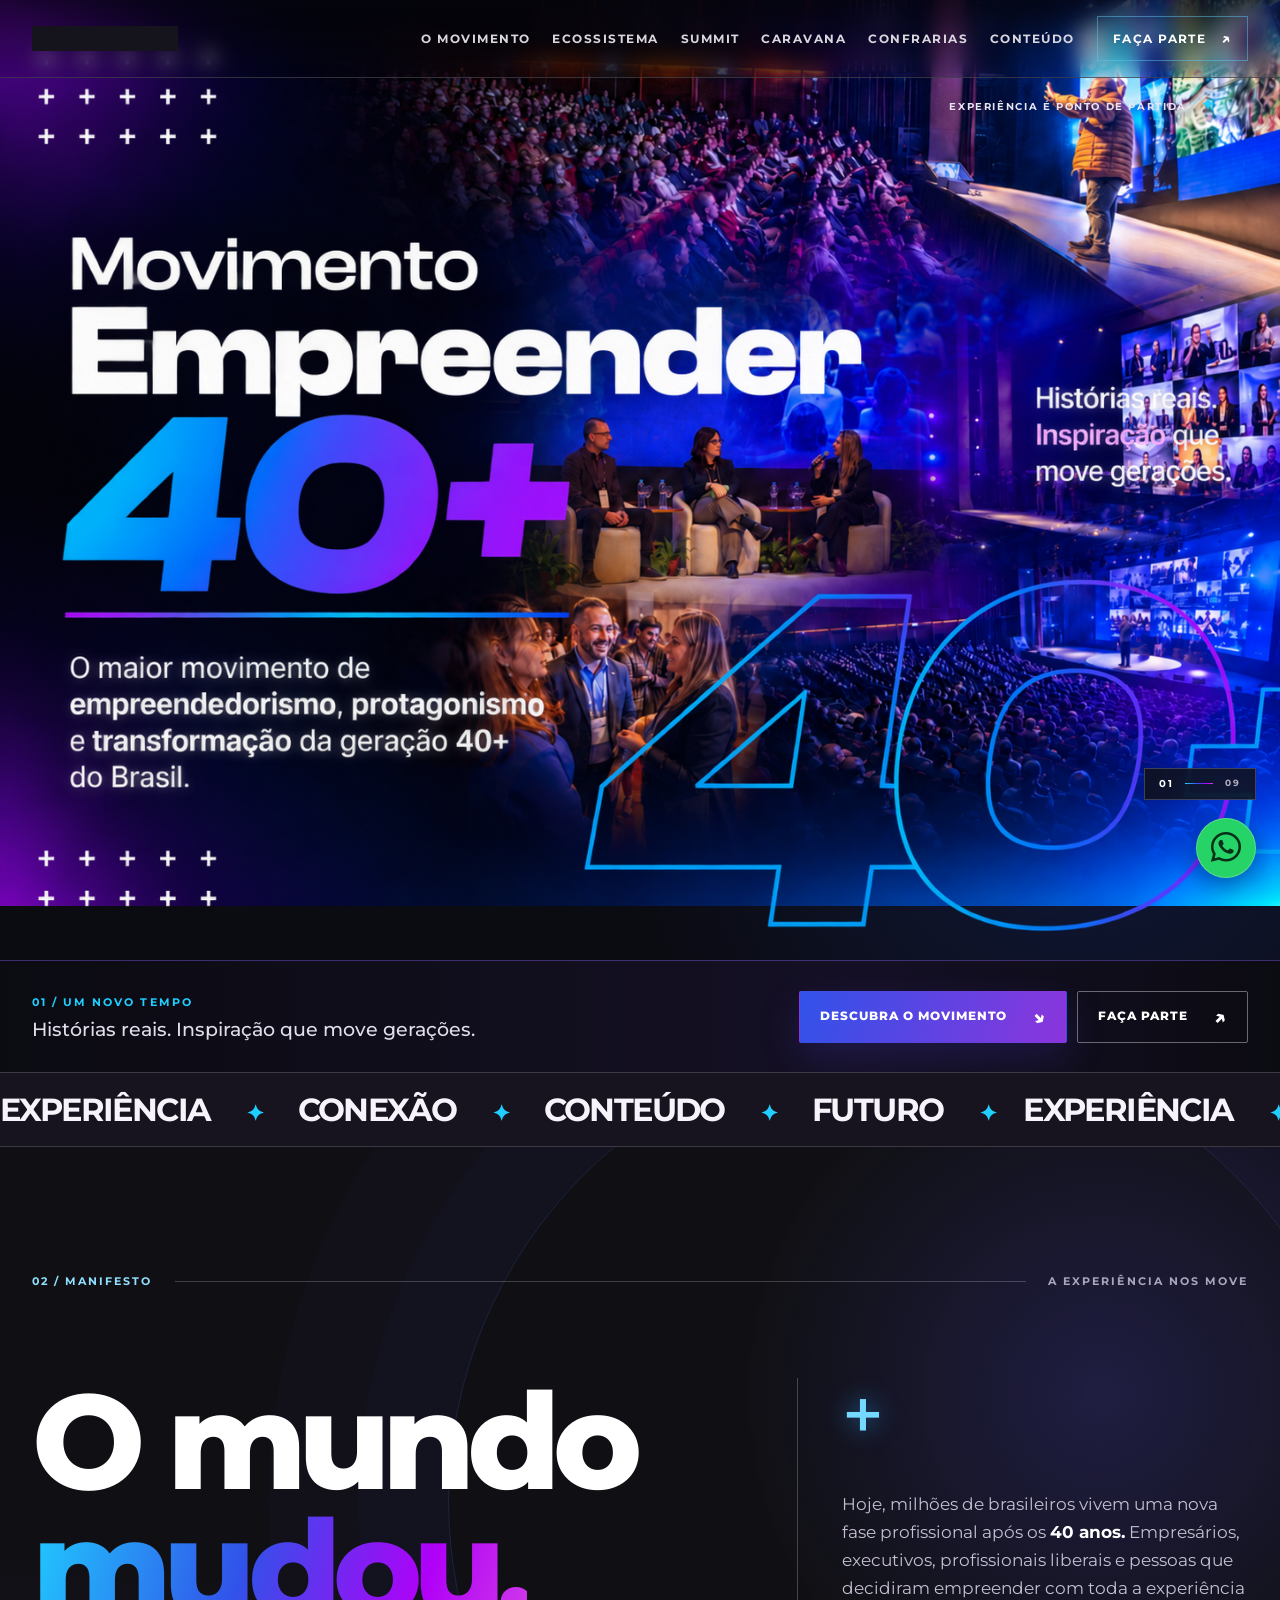
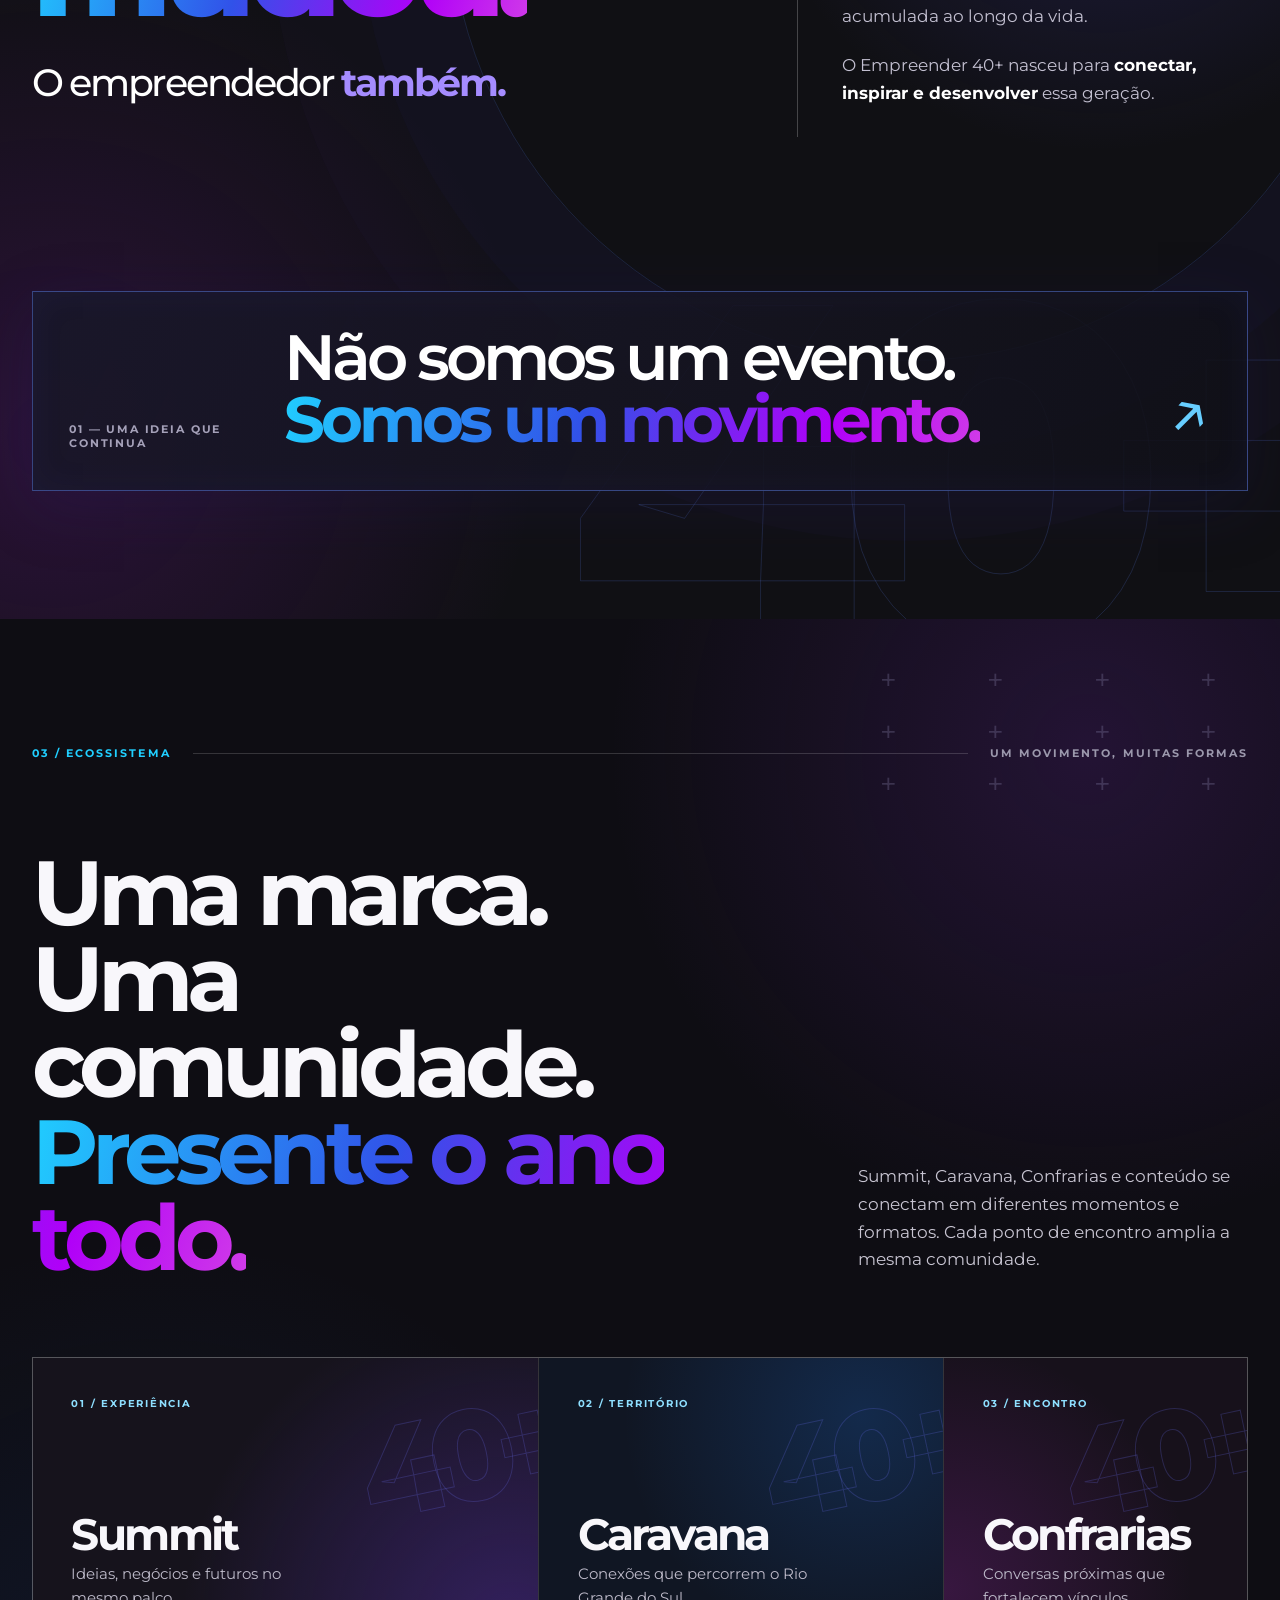
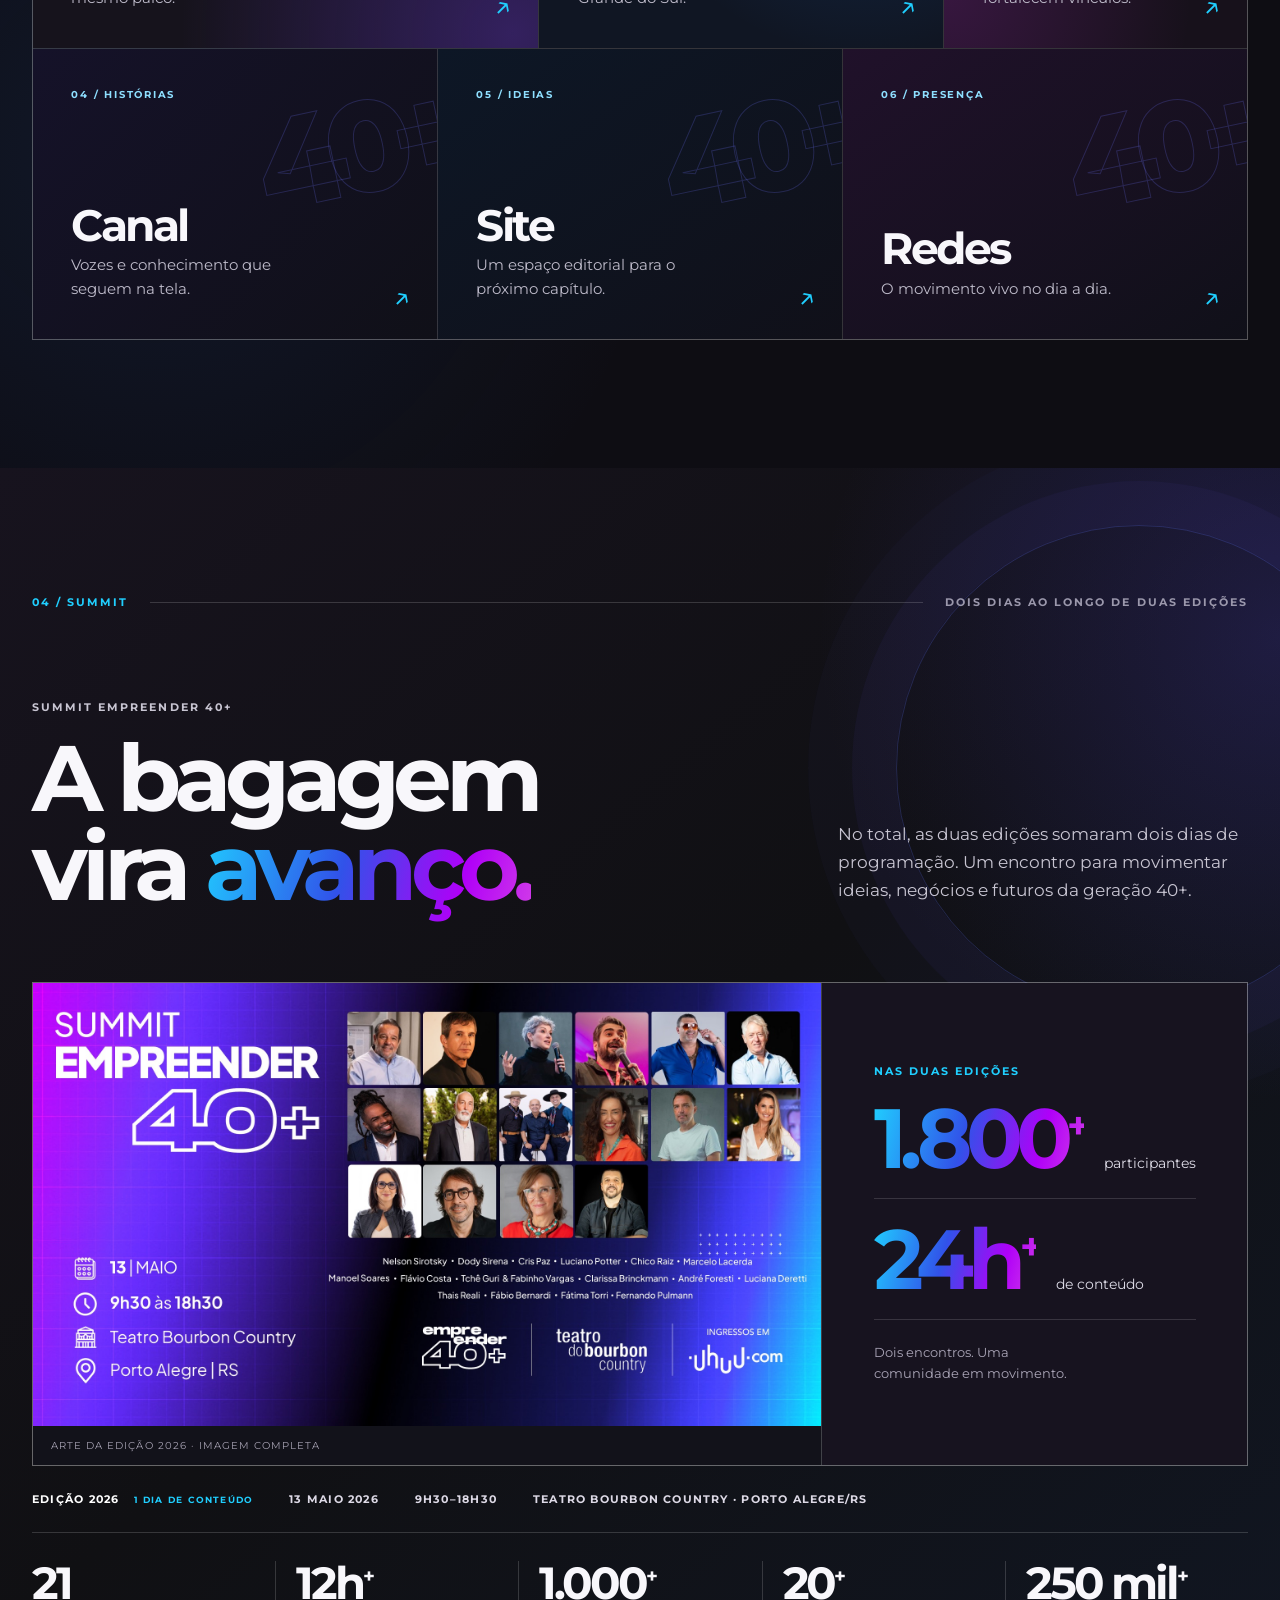
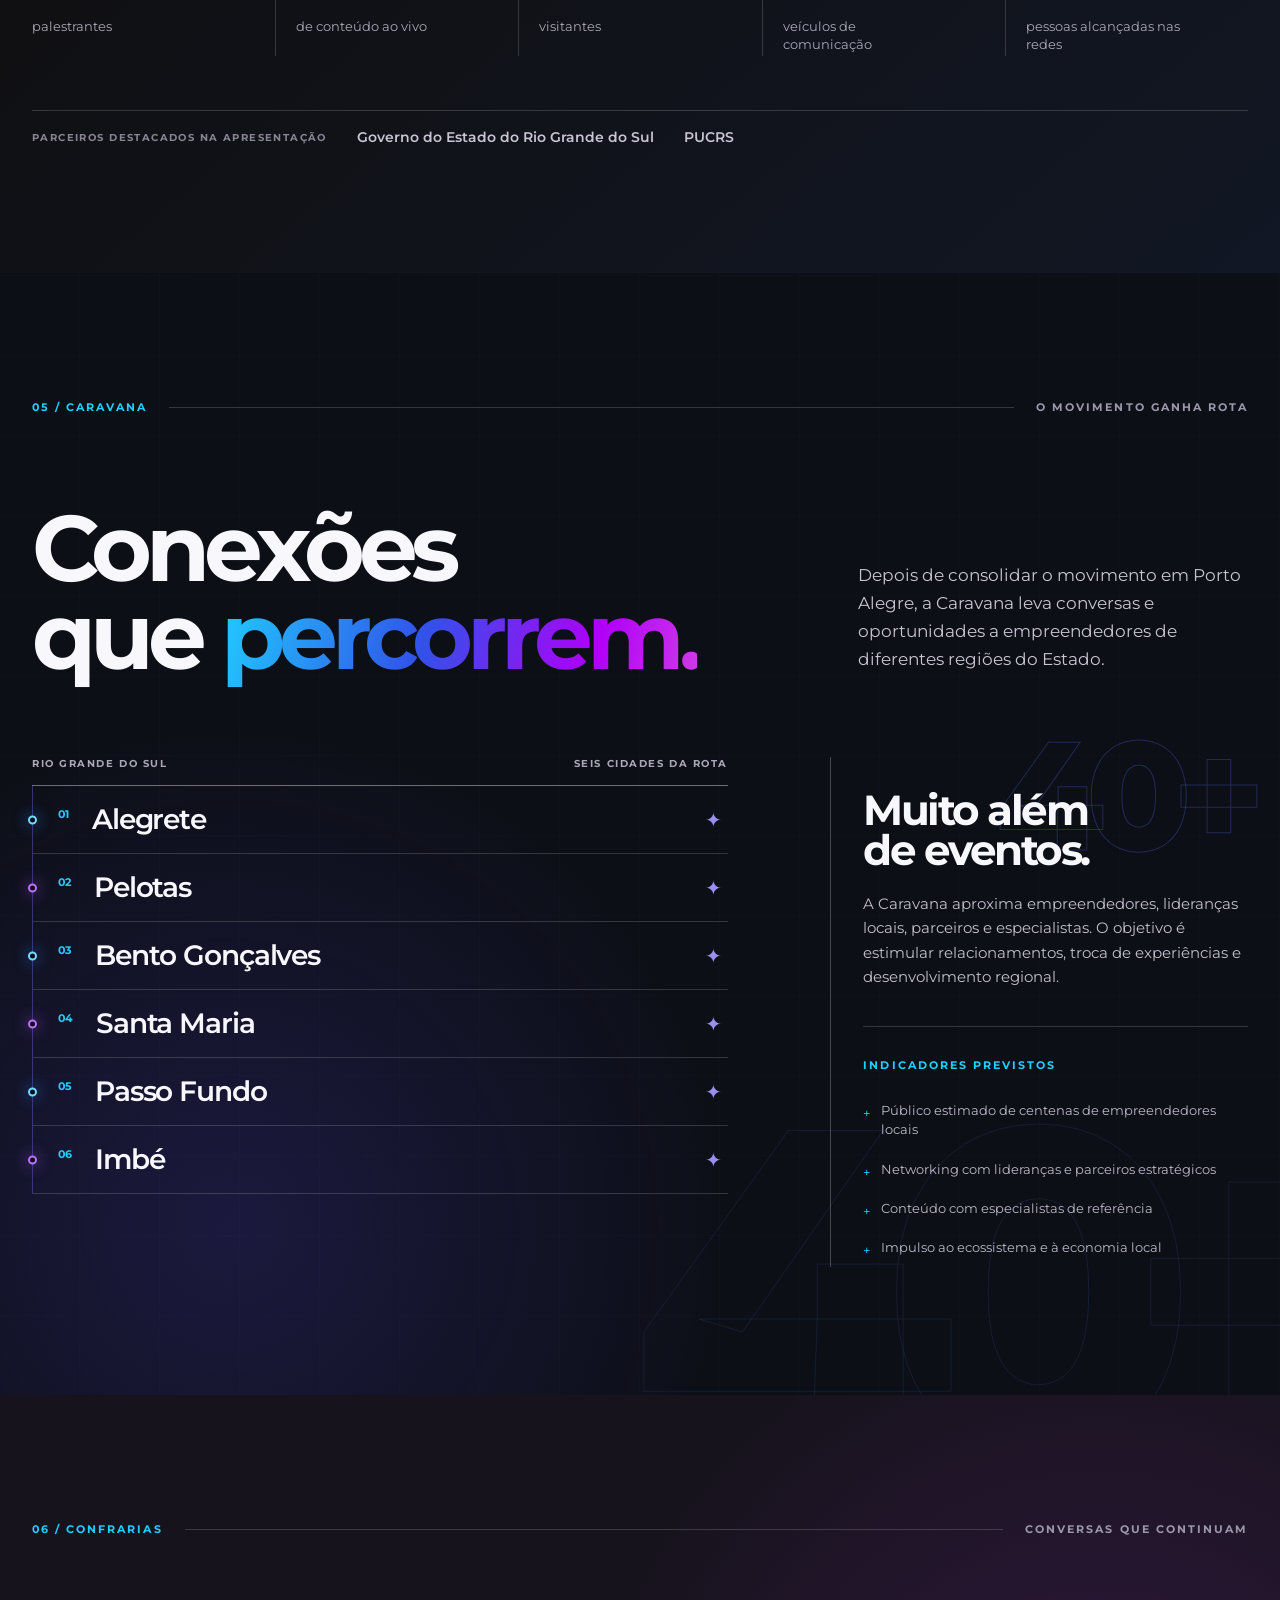
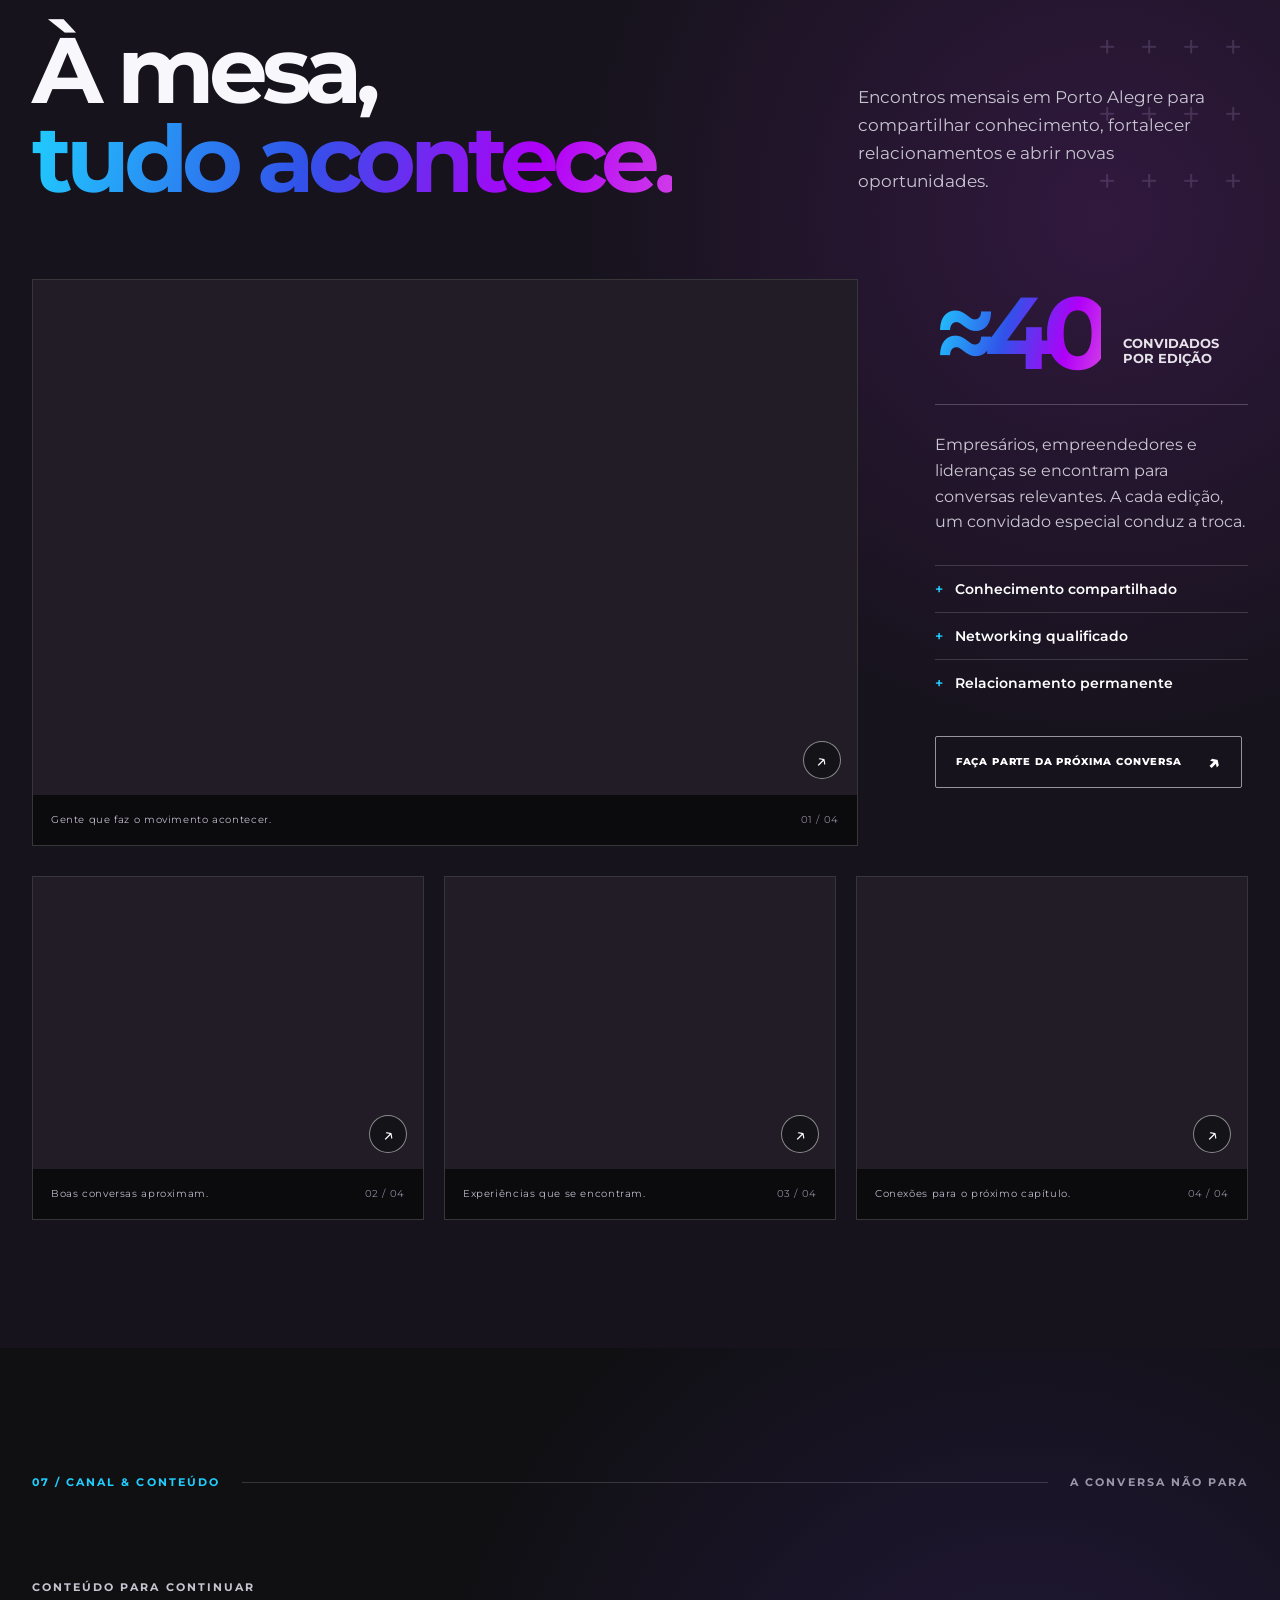
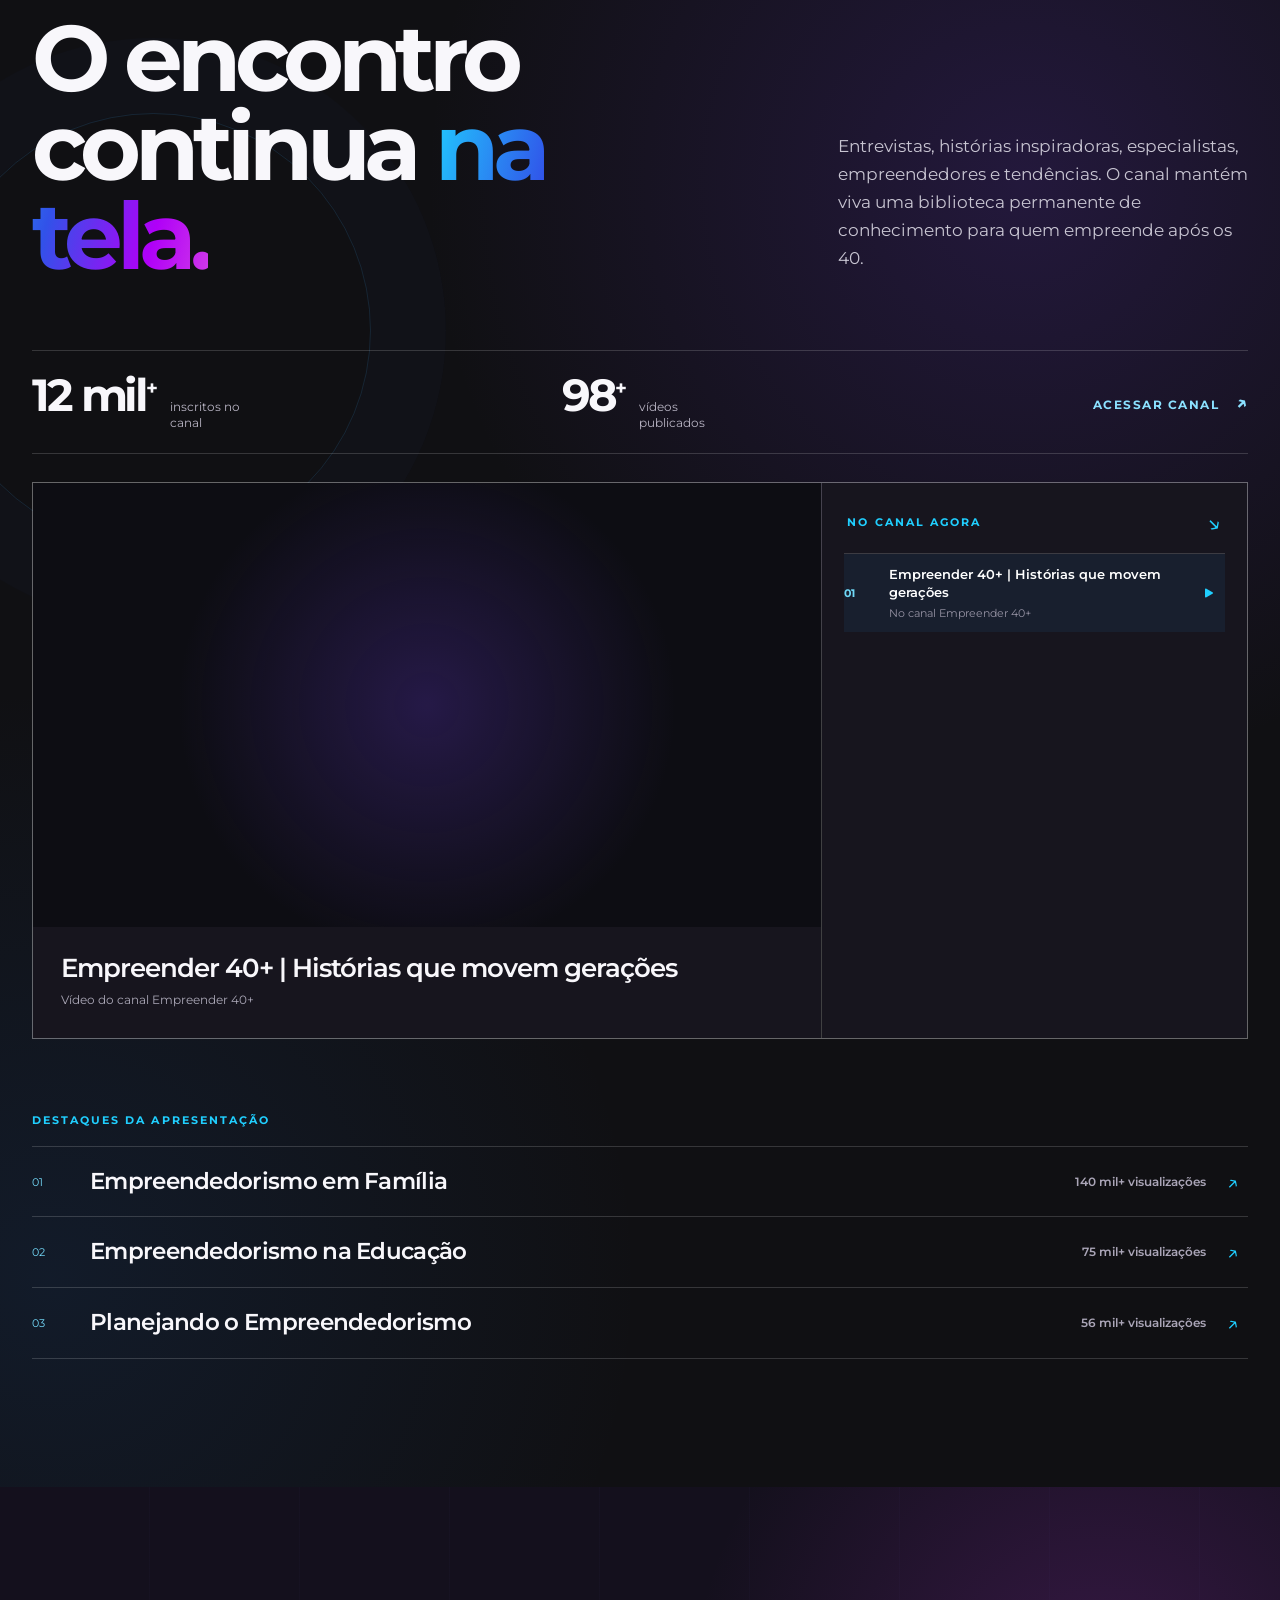
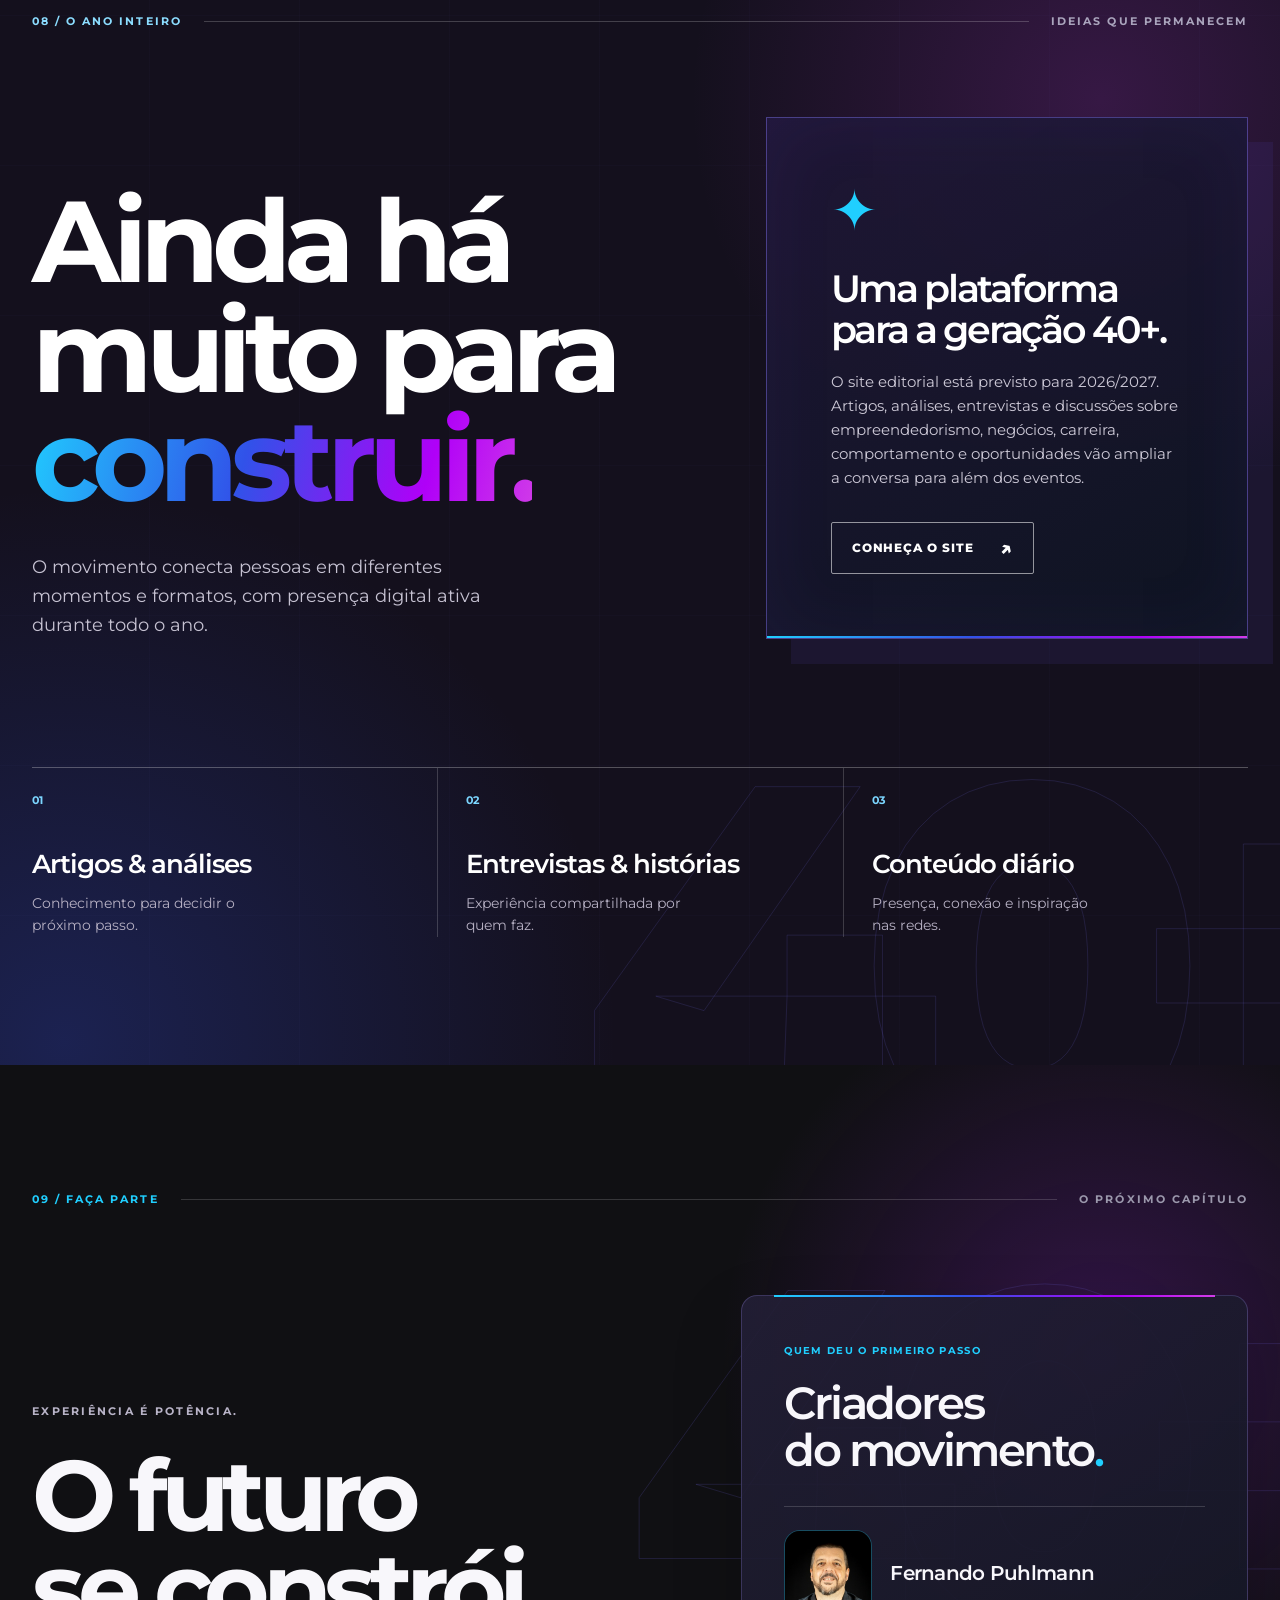
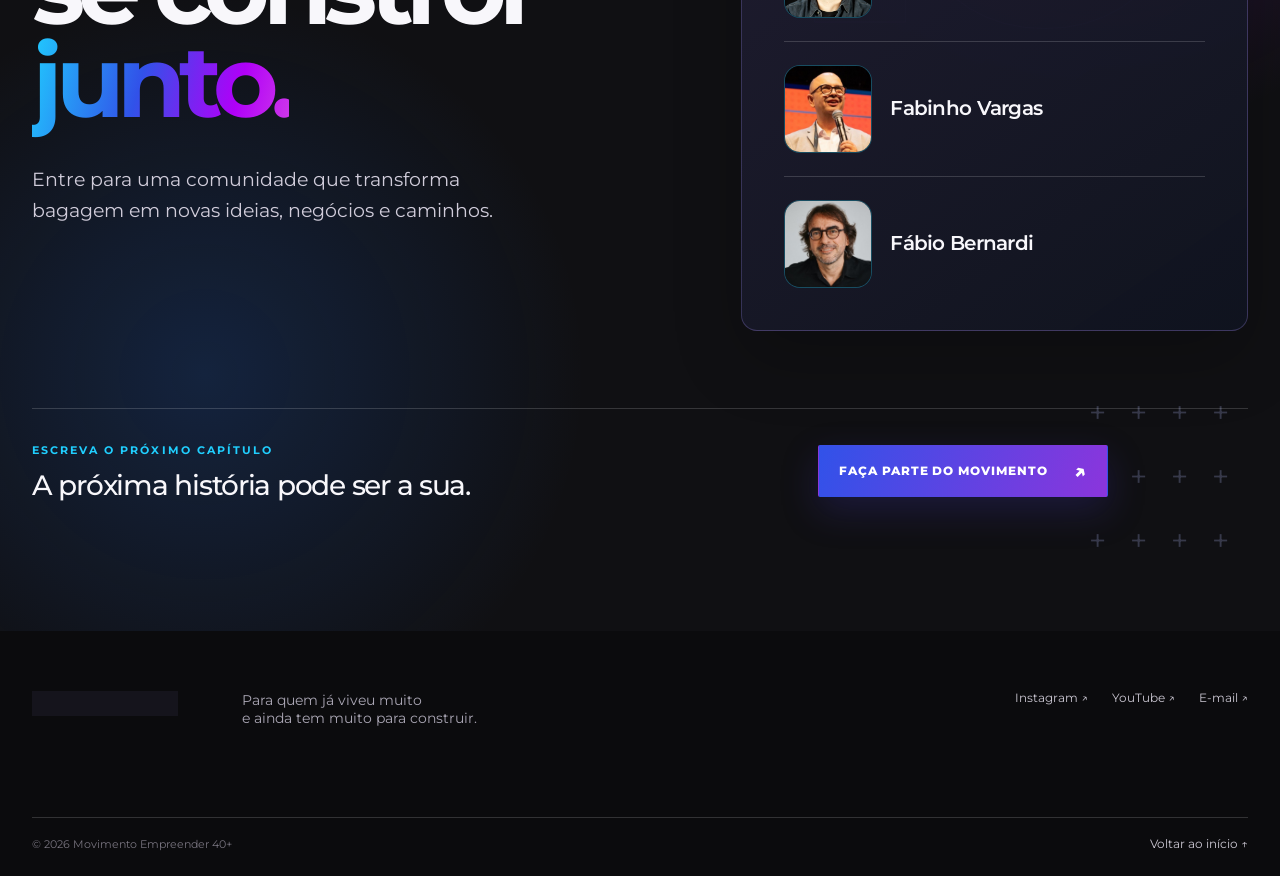
==== commit e8f017b2: "feat: atualiza fotos, criadores e identidade do site" ====
--- a/index.html
+++ b/index.html
@@ -7,13 +7,29 @@
   <meta name="description" content="Empreender 40+: um movimento de empreendedorismo, protagonismo e transformação para quem já viveu muito e ainda tem muito para construir.">
   <meta property="og:title" content="Movimento Empreender 40+">
   <meta property="og:description" content="Experiências, conteúdo e conexões para a geração 40+ do Brasil.">
-  <meta property="og:image" content="img/new/hero/img2.png">
+  <meta property="og:type" content="website">
+  <meta property="og:site_name" content="Empreender 40+">
+  <meta property="og:locale" content="pt_BR">
+  <!-- Ao publicar, use a URL pública completa em og:image e twitter:image e inclua og:url. -->
+  <meta property="og:image" content="img/social/empreender40plus-share.jpg">
+  <meta property="og:image:type" content="image/jpeg">
+  <meta property="og:image:width" content="1200">
+  <meta property="og:image:height" content="630">
+  <meta property="og:image:alt" content="Empreender 40+ — Experiência é ponto de partida. Arte em azul e roxo sobre fundo escuro.">
+  <meta name="twitter:card" content="summary_large_image">
+  <meta name="twitter:title" content="Movimento Empreender 40+">
+  <meta name="twitter:description" content="Experiências, conteúdo e conexões para a geração 40+ do Brasil.">
+  <meta name="twitter:image" content="img/social/empreender40plus-share.jpg">
+  <meta name="twitter:image:alt" content="Empreender 40+ — Experiência é ponto de partida. Arte em azul e roxo sobre fundo escuro.">
+  <link rel="icon" href="favicon.ico" sizes="16x16 32x32 48x48 64x64" type="image/x-icon">
+  <link rel="icon" href="img/brand/favicon-32.png" sizes="32x32" type="image/png">
+  <link rel="apple-touch-icon" href="img/brand/apple-touch-icon.png" sizes="180x180">
   <title>Empreender 40+ — experiência é ponto de partida</title>
   <link rel="preconnect" href="https://fonts.googleapis.com">
   <link rel="preconnect" href="https://fonts.gstatic.com" crossorigin>
   <link href="https://fonts.googleapis.com/css2?family=Montserrat:wght@400;500;600;700;800&amp;display=swap" rel="stylesheet">
   <link rel="stylesheet" href="https://cdn.jsdelivr.net/npm/bootstrap-icons@1.11.3/font/bootstrap-icons.css">
-  <link rel="stylesheet" href="css/styles.css?v=20260925d">
+  <link rel="stylesheet" href="css/styles.css?v=20260930e">
 </head>
 <body class="no-js">
   <a class="skip-link" href="#apresentacao">Saltar para o conteúdo</a>
@@ -97,7 +113,21 @@
       <div class="section-shell">
         <div class="section-top"><span class="micro-label">06 / CONFRARIAS</span><span class="top-rule" aria-hidden="true"></span><span class="micro-label">CONVERSAS QUE CONTINUAM</span></div>
         <div class="section-heading"><h2 id="confrarias-title">À mesa,<br><em>tudo acontece.</em></h2><p>Encontros mensais em Porto Alegre para compartilhar conhecimento, fortalecer relacionamentos e abrir novas oportunidades.</p></div>
-        <div class="confraria-layout"><figure class="confraria-photo"><img src="img/confraria-mesa.png" width="1672" height="941" alt="Empreendedores reunidos em conversa ao redor da mesa da Confraria" loading="lazy"><figcaption>Confraria Empreender 40+ · encontros mensais</figcaption></figure><div class="confraria-copy"><div class="confraria-number"><strong>≈40</strong><span>convidados<br>por edição</span></div><p>Empresários, empreendedores e lideranças se encontram para conversas relevantes. A cada edição, um convidado especial conduz a troca.</p><ul><li>Conhecimento compartilhado</li><li>Networking qualificado</li><li>Relacionamento permanente</li></ul></div></div>
+        <div class="confraria-layout">
+          <figure class="confraria-photo confraria-photo-featured">
+            <a class="confraria-photo-open" href="img/confrarias/grupo-2400.webp" data-gallery-photo data-caption="Gente que faz o movimento acontecer." aria-label="Ampliar foto do grupo da Confraria">
+              <img src="img/confrarias/grupo-1600.webp" srcset="img/confrarias/grupo-800.webp 800w, img/confrarias/grupo-1600.webp 1600w, img/confrarias/grupo-2400.webp 2400w" sizes="(max-width: 900px) calc(100vw - 44px), 65vw" width="1600" height="2400" alt="Participantes da Confraria Empreender 40+ reunidos para uma foto de grupo" loading="lazy" decoding="async">
+              <span class="photo-expand" aria-hidden="true">↗</span>
+            </a>
+            <figcaption><span>Gente que faz o movimento acontecer.</span><span>01 / 04</span></figcaption>
+          </figure>
+          <div class="confraria-copy"><div class="confraria-number"><strong>≈40</strong><span>convidados<br>por edição</span></div><p>Empresários, empreendedores e lideranças se encontram para conversas relevantes. A cada edição, um convidado especial conduz a troca.</p><ul><li>Conhecimento compartilhado</li><li>Networking qualificado</li><li>Relacionamento permanente</li></ul><a class="button button-outline confraria-invite" href="#contato">Faça parte da próxima conversa <span aria-hidden="true">↗</span></a></div>
+        </div>
+        <div class="confraria-gallery" aria-label="Momentos da Confraria Empreender 40+">
+          <figure class="confraria-photo"><a class="confraria-photo-open" href="img/confrarias/conversa-2400.webp" data-gallery-photo data-caption="Boas conversas aproximam." aria-label="Ampliar foto de participantes conversando"><img src="img/confrarias/conversa-800.webp" srcset="img/confrarias/conversa-800.webp 800w, img/confrarias/conversa-1600.webp 1600w" sizes="(max-width: 600px) calc(100vw - 36px), 33vw" width="800" height="1200" alt="Três participantes conversam durante um encontro da Confraria" loading="lazy" decoding="async"><span class="photo-expand" aria-hidden="true">↗</span></a><figcaption><span>Boas conversas aproximam.</span><span>02 / 04</span></figcaption></figure>
+          <figure class="confraria-photo"><a class="confraria-photo-open" href="img/confrarias/encontro-2400.webp" data-gallery-photo data-caption="Experiências que se encontram." aria-label="Ampliar foto de uma conversa entre empreendedores"><img src="img/confrarias/encontro-800.webp" srcset="img/confrarias/encontro-800.webp 800w, img/confrarias/encontro-1600.webp 1600w" sizes="(max-width: 600px) calc(100vw - 36px), 33vw" width="800" height="1067" alt="Empreendedores trocam experiências em uma conversa na Confraria" loading="lazy" decoding="async"><span class="photo-expand" aria-hidden="true">↗</span></a><figcaption><span>Experiências que se encontram.</span><span>03 / 04</span></figcaption></figure>
+          <figure class="confraria-photo"><a class="confraria-photo-open" href="img/confrarias/conexoes-2400.webp" data-gallery-photo data-caption="Conexões para o próximo capítulo." aria-label="Ampliar foto de networking da Confraria"><img src="img/confrarias/conexoes-800.webp" srcset="img/confrarias/conexoes-800.webp 800w, img/confrarias/conexoes-1600.webp 1600w" sizes="(max-width: 600px) calc(100vw - 36px), 33vw" width="800" height="533" alt="Participantes reunidos em uma conversa espontânea no espaço do encontro" loading="lazy" decoding="async"><span class="photo-expand" aria-hidden="true">↗</span></a><figcaption><span>Conexões para o próximo capítulo.</span><span>04 / 04</span></figcaption></figure>
+        </div>
       </div>
     </section>
 
@@ -122,14 +152,32 @@
     <section class="deck-section contact" id="contato" data-slide="09" aria-labelledby="contact-title">
       <div class="section-shell">
         <div class="section-top"><span class="micro-label">09 / FAÇA PARTE</span><span class="top-rule" aria-hidden="true"></span><span class="micro-label">O PRÓXIMO CAPÍTULO</span></div>
-        <div class="contact-main"><span class="contact-prelude">Experiência é potência.</span><h2 id="contact-title">O futuro<br>se constrói<br><em>junto.</em></h2><p>Entre para uma comunidade que transforma bagagem em novas ideias, negócios e caminhos.</p></div>
-        <div class="contact-links"><a class="contact-link primary" href="https://wa.me/555191745806?text=Ol%C3%A1!%20Quero%20saber%20mais%20sobre%20o%20Empreender%2040%2B" target="_blank" rel="noopener noreferrer"><span>CONVERSE COM</span><strong>Fernando Puhlmann</strong><small>WhatsApp · 51 9174-5806</small><i aria-hidden="true">↗</i></a><a class="contact-link" href="https://wa.me/555181441554?text=Ol%C3%A1!%20Quero%20saber%20mais%20sobre%20a%20Confraria%2040%2B" target="_blank" rel="noopener noreferrer"><span>CONVERSE COM</span><strong>Fabinho Vargas</strong><small>WhatsApp · 51 8144-1554</small><i aria-hidden="true">↗</i></a></div>
+        <div class="contact-layout">
+          <div class="contact-main"><span class="contact-prelude">Experiência é potência.</span><h2 id="contact-title">O futuro<br>se constrói<br><em>junto.</em></h2><p>Entre para uma comunidade que transforma bagagem em novas ideias, negócios e caminhos.</p></div>
+          <div class="movement-founders" aria-labelledby="founders-title">
+            <span class="micro-label">QUEM DEU O PRIMEIRO PASSO</span>
+            <h3 id="founders-title">Criadores<br>do movimento<span aria-hidden="true">.</span></h3>
+            <ul class="founder-list">
+              <li class="founder"><span class="founder-avatar founder-avatar--fernando"><img src="img/avatar/fernando.jpeg" width="1061" height="949" alt="" loading="lazy"></span><div><h4>Fernando Puhlmann</h4></div></li>
+              <li class="founder"><span class="founder-avatar founder-avatar--fabinho"><img src="img/avatar/fabinho.jpeg" width="800" height="800" alt="" loading="lazy"></span><div><h4>Fabinho Vargas</h4></div></li>
+              <li class="founder"><span class="founder-avatar"><img src="img/avatar/fabio.jpg" width="741" height="753" alt="" loading="lazy"></span><div><h4>Fábio Bernardi</h4></div></li>
+            </ul>
+          </div>
+        </div>
+        <div class="contact-invite"><div><span class="micro-label">ESCREVA O PRÓXIMO CAPÍTULO</span><p>A próxima história pode ser a sua.</p></div><a class="button button-primary" href="https://wa.me/555191086971" target="_blank" rel="noopener noreferrer">Faça parte do movimento <span aria-hidden="true">↗</span></a></div>
       </div>
     </section>
   </main>
 
+  <dialog class="photo-viewer" id="confraria-viewer" aria-label="Fotos da Confraria Empreender 40+">
+    <button class="photo-viewer-close" type="button" aria-label="Fechar foto">✕</button>
+    <figure><img alt=""><figcaption id="viewer-caption" aria-live="polite"></figcaption></figure>
+    <div class="photo-viewer-controls"><button type="button" data-photo-direction="-1" aria-label="Foto anterior">←</button><span id="viewer-count"></span><button type="button" data-photo-direction="1" aria-label="Próxima foto">→</button></div>
+  </dialog>
+
   <footer class="site-footer"><div class="section-shell footer-main"><a class="brand footer-brand" href="#inicio" aria-label="Empreender 40+, voltar ao início"><span class="brand-logo"><img src="img/new/Cópia de ASSINATURA HORIZONTAL BRANCO.png" width="8000" height="4500" alt="" loading="lazy"></span></a><p>Para quem já viveu muito<br>e ainda tem muito para construir.</p><div class="footer-social"><a href="https://www.instagram.com/empreender_40mais/" target="_blank" rel="noopener noreferrer">Instagram ↗</a><a href="https://www.youtube.com/@CanalEmpreender40Mais" target="_blank" rel="noopener noreferrer">YouTube ↗</a><a href="mailto:contato@empreender40mais.com">E-mail ↗</a></div></div><div class="section-shell footer-bottom"><span>© 2026 Movimento Empreender 40+</span><a href="#inicio">Voltar ao início ↑</a></div></footer>
+  <a class="whatsapp-float" href="https://wa.me/555191086971" target="_blank" rel="noopener noreferrer" aria-label="Conversar pelo WhatsApp: +55 51 9108-6971" title="WhatsApp · +55 51 9108-6971"><i class="bi bi-whatsapp" aria-hidden="true"></i></a>
   <noscript><p class="no-script-notice">Os links e o conteúdo permanecem disponíveis. Ative JavaScript para o menu compacto, indicador e vídeos recentes.</p></noscript>
-  <script src="js/main.js?v=20260925c" defer></script>
+  <script src="js/main.js?v=20260930a" defer></script>
 </body>
 </html>
--- a/css/styles.css
+++ b/css/styles.css
@@ -78,6 +78,7 @@
 .scroll-progress { position: fixed; z-index: 130; inset: 0 auto auto 0; width: 100%; height: 3px; pointer-events: none; }
 .scroll-progress span { display: block; width: 100%; height: 100%; background: var(--gradient); transform: scaleX(0); transform-origin: left; }
 .section-indicator { position: fixed; z-index: 60; right: 24px; bottom: 22px; display: flex; align-items: center; gap: 12px; padding: 10px 14px; border: 1px solid rgba(255, 255, 255, .2); background: rgba(17, 17, 22, .84); color: #b5b1c2; font: 700 .65rem/1 Montserrat, sans-serif; letter-spacing: .17em; backdrop-filter: blur(14px); }
+.section-indicator { bottom: 100px; }
 .section-indicator strong { color: #fff; }
 .section-indicator > span[aria-hidden] { width: 28px; height: 1px; background: var(--gradient); }
 
@@ -207,13 +208,38 @@
 .planned li { position: relative; margin: 0; padding: 10px 0 10px 18px; color: #bbb8c6; font-size: .83rem; line-height: 1.45; }
 .planned li::before { position: absolute; top: 13px; left: 0; color: var(--blue); content: "+"; }
 
-/* Documentary photography is shown in full, alongside the invitation to meet. */
+/* Studio presentation keeps the original photographs and people intact. */
 .confrarias { background: radial-gradient(circle at 86% 27%, rgba(130, 41, 168, .24), transparent 33%), #17131d; }
 .confrarias::before { position: absolute; z-index: -1; top: 14%; right: 3%; color: rgba(178, 153, 209, .21); content: "+   +   +   +\A+   +   +   +\A+   +   +   +"; white-space: pre; font: 400 2rem/2.1 Montserrat, sans-serif; pointer-events: none; }
 .confraria-layout { display: grid; grid-template-columns: minmax(0, 1.45fr) minmax(310px, .55fr); gap: clamp(35px, 6vw, 90px); align-items: start; }
 .confraria-photo { margin: 0; border: 1px solid rgba(255, 255, 255, .18); background: #0b0b0e; }
-.confraria-photo img { width: 100%; height: auto; }
-.confraria-photo figcaption { padding: 14px 18px; color: #a8a3b5; font-size: .65rem; letter-spacing: .1em; text-transform: uppercase; }
+.confraria-photo-open { position: relative; display: block; overflow: hidden; background: #211c25; }
+.confraria-photo img { width: 100%; height: auto; filter: brightness(1.04) contrast(1.04) saturate(.94); transition: transform .5s; }
+.confraria-photo-open:hover img { transform: scale(1.025); }
+.confraria-photo-open:focus-visible { outline: 3px solid var(--blue); outline-offset: 4px; }
+.confraria-photo-featured img { aspect-ratio: 16 / 10; height: auto; object-fit: cover; object-position: center 68%; }
+.photo-expand { position: absolute; right: 16px; bottom: 16px; display: grid; place-items: center; width: 38px; height: 38px; border: 1px solid rgba(255, 255, 255, .5); border-radius: 50%; color: #fff; background: rgba(16, 16, 19, .7); font-size: 1.3rem; }
+.confraria-photo figcaption { display: flex; justify-content: space-between; gap: 14px; padding: 17px 18px; color: #bfb9cb; font-size: .65rem; line-height: 1.5; letter-spacing: .06em; }
+.confraria-photo figcaption span:last-child { flex-shrink: 0; color: #8c8599; }
+.confraria-gallery { display: grid; grid-template-columns: repeat(3, minmax(0, 1fr)); gap: 20px; margin-top: 30px; }
+.confraria-gallery img { aspect-ratio: 4 / 3; height: auto; object-fit: cover; object-position: center 42%; }
+.confraria-invite { margin-top: 30px; font-size: .65rem; }
+.photo-viewer { width: min(1120px, calc(100% - 32px)); max-height: calc(100dvh - 32px); padding: 54px 24px 20px; border: 1px solid #484151; border-radius: 12px; color: #eeeaf2; background: #141117; }
+.photo-viewer::backdrop { background: rgba(5, 4, 8, .9); backdrop-filter: blur(8px); }
+.photo-viewer figure { margin: 0; }
+.photo-viewer img { display: block; width: 100%; height: min(68dvh, 760px); object-fit: contain; filter: brightness(1.04) contrast(1.04) saturate(.94); }
+.photo-viewer figcaption { padding-top: 18px; text-align: center; font-size: .85rem; }
+.photo-viewer button { display: grid; place-items: center; width: 42px; height: 42px; padding: 0; border: 1px solid #62576f; border-radius: 50%; color: #fff; background: #282130; font: inherit; font-size: 1.2rem; cursor: pointer; }
+.photo-viewer button:hover { background: #483258; }
+.photo-viewer button:focus-visible { outline: 3px solid var(--blue); outline-offset: 3px; }
+.photo-viewer-close { position: absolute; top: 10px; right: 14px; }
+.photo-viewer-controls { display: flex; align-items: center; justify-content: center; gap: 28px; margin-top: 16px; font-size: .75rem; }
+body.is-photo-open { overflow: hidden; }
+.whatsapp-float { position: fixed; z-index: 90; right: max(24px, env(safe-area-inset-right)); bottom: max(22px, env(safe-area-inset-bottom)); display: grid; place-items: center; width: 60px; height: 60px; border: 1px solid rgba(255, 255, 255, .25); border-radius: 50%; background: #25d366; color: #082f18; box-shadow: 0 6px 24px rgba(0, 0, 0, .35); text-decoration: none; transition: transform .2s, background .2s; }
+.whatsapp-float i { font-size: 30px; line-height: 1; }
+.whatsapp-float:hover { transform: translateY(-3px); background: #43e580; }
+.whatsapp-float:focus-visible { outline: 3px solid #fff; outline-offset: 4px; }
+body.is-menu-open .whatsapp-float, body.is-photo-open .whatsapp-float { visibility: hidden; }
 .confraria-copy { padding-top: 13px; }
 .confraria-number { display: flex; flex-wrap: wrap; align-items: end; gap: 22px; padding-bottom: 30px; border-bottom: 1px solid rgba(255, 255, 255, .22); }
 .confraria-number strong { font: 700 clamp(5.3rem, 8vw, 9rem)/.8 Montserrat, sans-serif; letter-spacing: -.11em; background: var(--gradient); -webkit-background-clip: text; background-clip: text; color: transparent; }
@@ -291,19 +317,27 @@
 .contact { min-height: 90vh; background: radial-gradient(circle at 86% 25%, rgba(135, 31, 200, .29), transparent 27%), radial-gradient(circle at 16% 78%, rgba(35, 111, 232, .2), transparent 27%), #101013; }
 .contact::before { position: absolute; z-index: -1; top: 13%; right: -5%; color: transparent; content: "40+"; font: 800 clamp(16rem, 37vw, 45rem)/1 Montserrat, sans-serif; letter-spacing: -.16em; -webkit-text-stroke: 1px rgba(121, 106, 239, .17); pointer-events: none; }
 .contact::after { position: absolute; z-index: -1; right: 4%; bottom: 5%; color: rgba(163, 171, 225, .27); content: "+   +   +   +\A+   +   +   +\A+   +   +   +"; white-space: pre; font: 400 1.9rem/2.1 Montserrat, sans-serif; pointer-events: none; }
-.contact-main { max-width: 1100px; }
+.contact-layout { display: grid; grid-template-columns: minmax(0, 1.1fr) minmax(0, .9fr); align-items: center; gap: clamp(44px, 7vw, 100px); }
+.contact-main { max-width: 680px; }
 .contact-prelude { color: #b9b4c8; font-size: .71rem; font-weight: 700; letter-spacing: .2em; text-transform: uppercase; }
-.contact-main h2 { margin: 30px 0 36px; font-size: clamp(5.5rem, 11vw, 12rem); line-height: .83; letter-spacing: -.085em; }
+.contact-main h2 { margin: 30px 0 36px; font-size: clamp(4.6rem, 7.8vw, 8.5rem); line-height: .93; letter-spacing: -.075em; }
 .contact-main > p { max-width: 500px; margin: 0; color: #d0ccda; font-size: clamp(1rem, 1.5vw, 1.3rem); }
-.contact-links { display: grid; grid-template-columns: repeat(2, minmax(0, 1fr)); gap: 1px; margin-top: clamp(65px, 9vw, 120px); border: 1px solid rgba(255, 255, 255, .2); background: rgba(255, 255, 255, .2); }
-.contact-link { position: relative; display: flex; flex-direction: column; min-height: 205px; padding: clamp(26px, 3vw, 42px); background: #17141d; text-decoration: none; transition: background .25s; }
-.contact-link:hover { background: #261832; }
-.contact-link.primary { background: linear-gradient(120deg, #22347e, #6726a3); }
-.contact-link.primary:hover { background: linear-gradient(120deg, #2750a8, #8626bd); }
-.contact-link span { color: #b7b3ca; font-size: .65rem; font-weight: 700; letter-spacing: .16em; }
-.contact-link strong { margin-top: auto; font: 600 clamp(1.6rem, 2.5vw, 2.8rem)/1.1 Montserrat, sans-serif; letter-spacing: -.04em; }
-.contact-link small { margin-top: 9px; color: #c7c3d4; font-size: .74rem; }
-.contact-link i { position: absolute; top: 23px; right: 26px; color: #fff; font-style: normal; font-size: 1.7rem; }
+.movement-founders { position: relative; padding: clamp(28px, 3.3vw, 48px); border: 1px solid rgba(143, 125, 219, .3); border-radius: 16px; background: linear-gradient(145deg, rgba(35, 31, 54, .9), rgba(16, 20, 31, .95)); box-shadow: 0 28px 70px rgba(0, 0, 0, .2); }
+.movement-founders::before { position: absolute; top: -1px; right: 32px; left: 32px; height: 2px; background: var(--gradient); content: ""; }
+.movement-founders > .micro-label { font-size: .6rem; letter-spacing: .14em; }
+.movement-founders h3 { margin: 22px 0 32px; font-size: clamp(2.2rem, 3.5vw, 3.5rem); font-weight: 600; line-height: 1.05; letter-spacing: -.055em; }
+.movement-founders h3 > span { color: var(--blue); }
+.founder-list { display: grid; margin: 0; padding: 0; list-style: none; }
+.founder { display: flex; align-items: center; gap: 18px; padding: 23px 0; border-top: 1px solid var(--line); }
+.founder:last-child { padding-bottom: 0; }
+.founder-avatar { display: block; flex: 0 0 88px; width: 88px; height: 88px; overflow: hidden; border: 1px solid rgba(32, 207, 255, .3); border-radius: 16px; background: #15141c; }
+.founder-avatar img { width: 100%; height: 100%; object-fit: cover; object-position: center top; }
+.founder-avatar--fernando img { height: 150%; }
+.founder-avatar--fabinho img { height: 170%; }
+.founder h4 { margin: 0; font-size: clamp(1.05rem, 1.6vw, 1.45rem); font-weight: 600; line-height: 1.3; letter-spacing: -.035em; }
+.contact-invite { display: flex; align-items: center; justify-content: space-between; gap: 28px; margin-top: clamp(50px, 6vw, 84px); padding: 30px 140px 0 0; border-top: 1px solid var(--line); }
+.contact-invite p { margin: 10px 0 0; font-size: clamp(1.3rem, 2.2vw, 2rem); font-weight: 500; line-height: 1.25; letter-spacing: -.045em; }
+.contact-invite .button { flex-shrink: 0; }
 .site-footer { padding: 60px 0 25px; background: #0b0b0d; }
 .footer-main { display: grid; grid-template-columns: auto 1fr auto; align-items: start; gap: clamp(35px, 5vw, 80px); }
 .footer-brand { align-self: start; }
@@ -365,7 +399,10 @@
   .youtube-live { grid-template-columns: 1fr; }
   .editorial-title h2 { font-size: clamp(4.6rem, 11vw, 8rem); }
   .editorial-story { max-width: 650px; }
-  .contact-main h2 { font-size: clamp(5rem, 11vw, 9rem); }
+  .contact-layout { grid-template-columns: 1fr; gap: 44px; }
+  .contact-main h2 { font-size: clamp(4.5rem, 11vw, 7rem); }
+  .movement-founders { max-width: 680px; }
+  .contact-invite { padding-right: 0; }
 }
 
 @media (max-width: 940px) {
@@ -429,6 +466,9 @@
   .route-header { font-size: .56rem; }
   .caravan-aside { padding-left: 20px; }
   .confraria-number strong { font-size: 5rem; }
+  .confraria-gallery { grid-template-columns: 1fr; gap: 24px; }
+  .confraria-photo-featured img { aspect-ratio: 4 / 3; }
+  .photo-viewer { padding-inline: 12px; }
   .channel-counts { grid-template-columns: repeat(2, minmax(0, 1fr)); }
   .channel-counts div { align-items: start; flex-direction: column; gap: 5px; }
   .channel-counts a { grid-column: 1 / -1; justify-self: start; }
@@ -444,8 +484,12 @@
   .editorial-topics div { padding: 22px 0; border-left: 0; border-bottom: 1px solid rgba(255, 255, 255, .2); }
   .editorial-topics span { margin-bottom: 19px; }
   .contact-main h2 { font-size: clamp(3rem, 12vw, 7rem); }
-  .contact-links { grid-template-columns: 1fr; }
-  .contact-link { min-height: 170px; }
+  .movement-founders { padding: 27px 22px; }
+  .movement-founders h3 { font-size: 2.35rem; }
+  .founder { gap: 14px; padding-block: 20px; }
+  .founder-avatar { flex-basis: 72px; width: 72px; height: 72px; border-radius: 13px; }
+  .contact-invite { align-items: flex-start; flex-direction: column; }
+  .contact-invite .button { width: 100%; }
   .footer-main { grid-template-columns: 1fr; gap: 30px; }
   .footer-social { flex-wrap: wrap; }
   .footer-bottom { align-items: start; flex-direction: column; margin-top: 65px; }
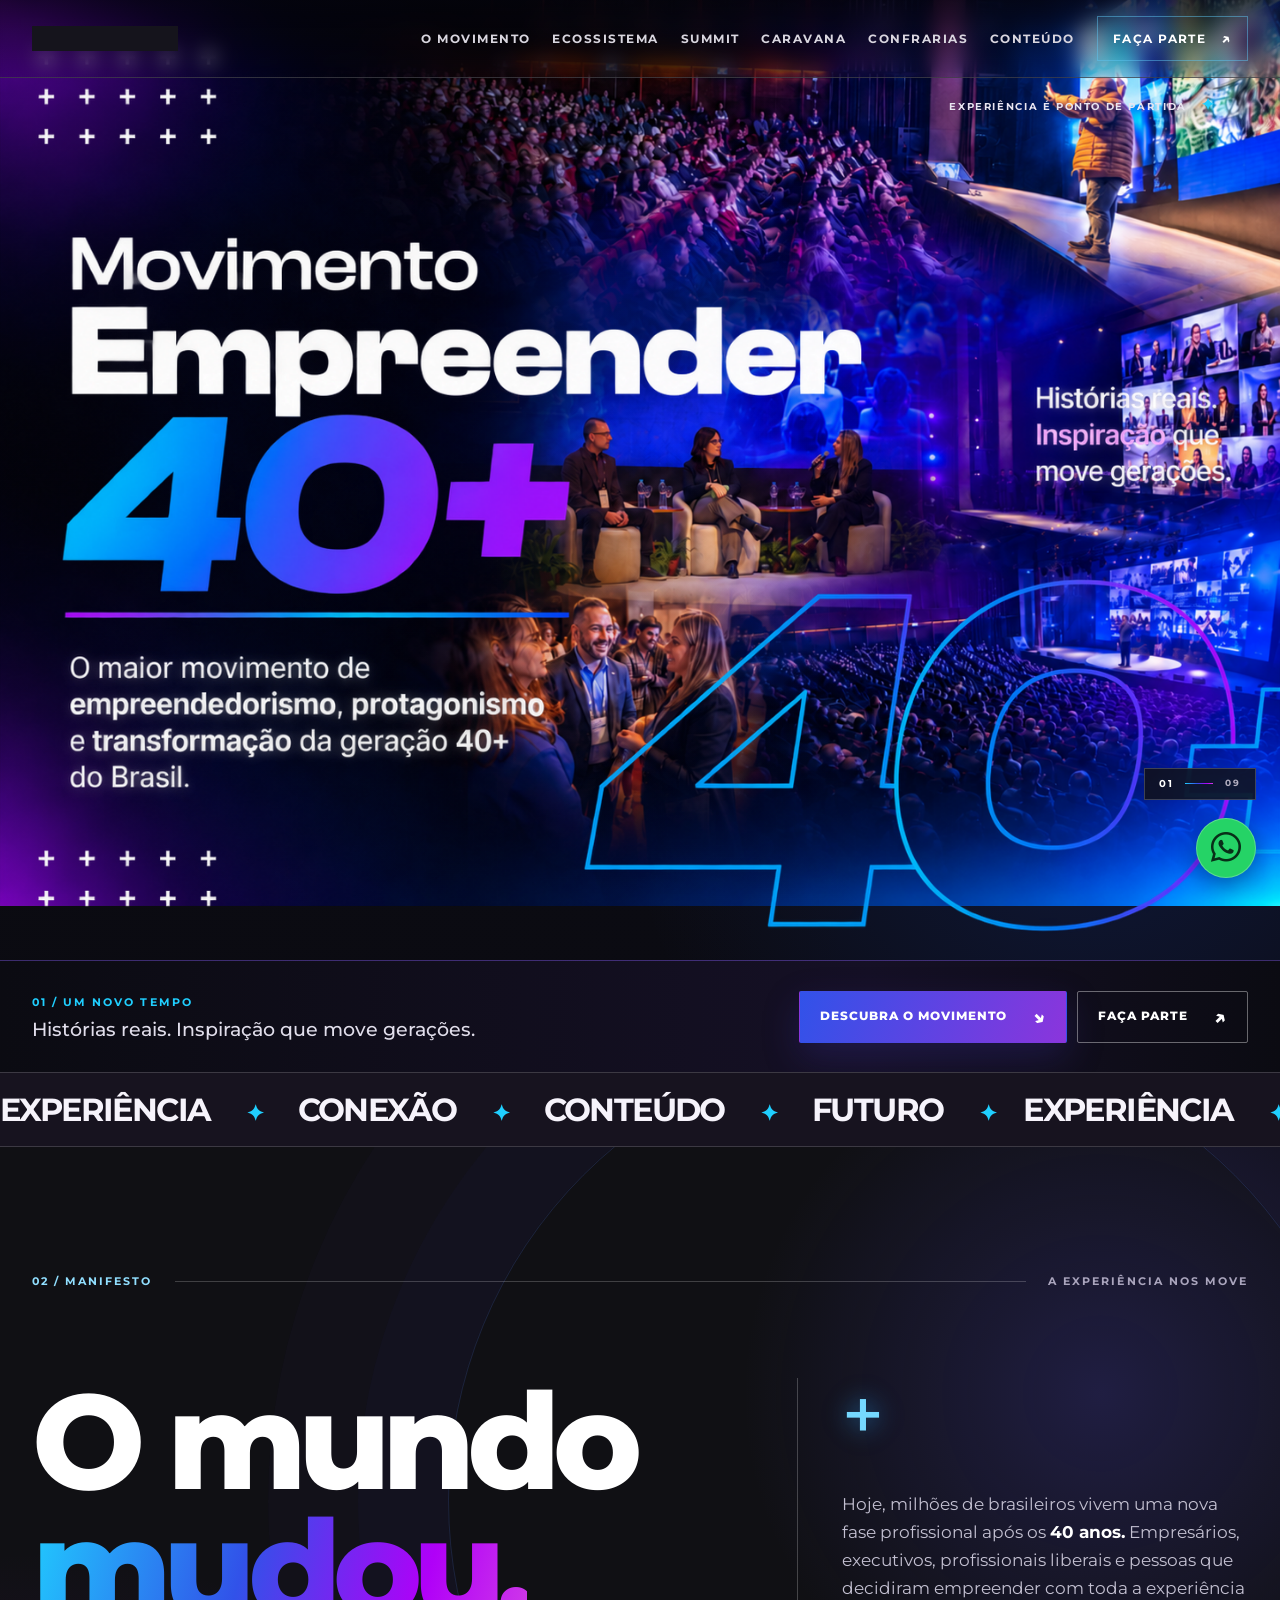
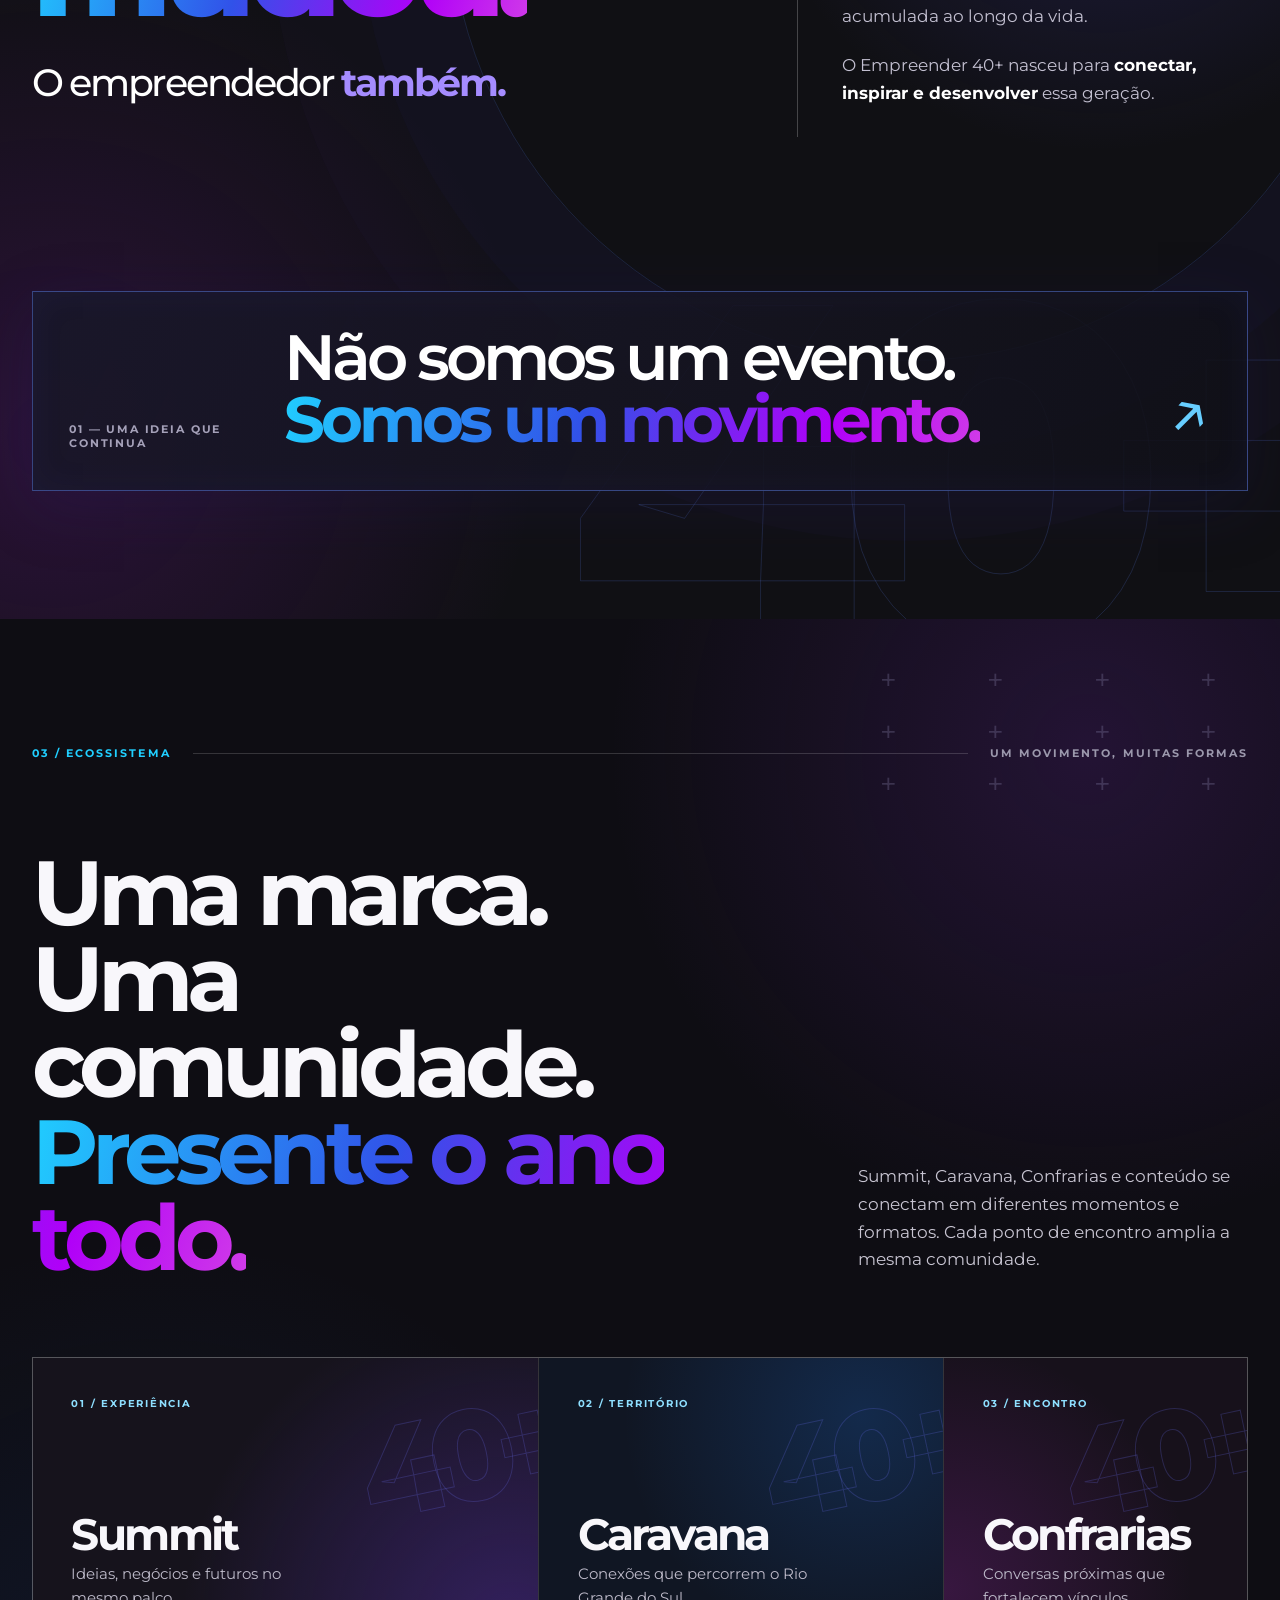
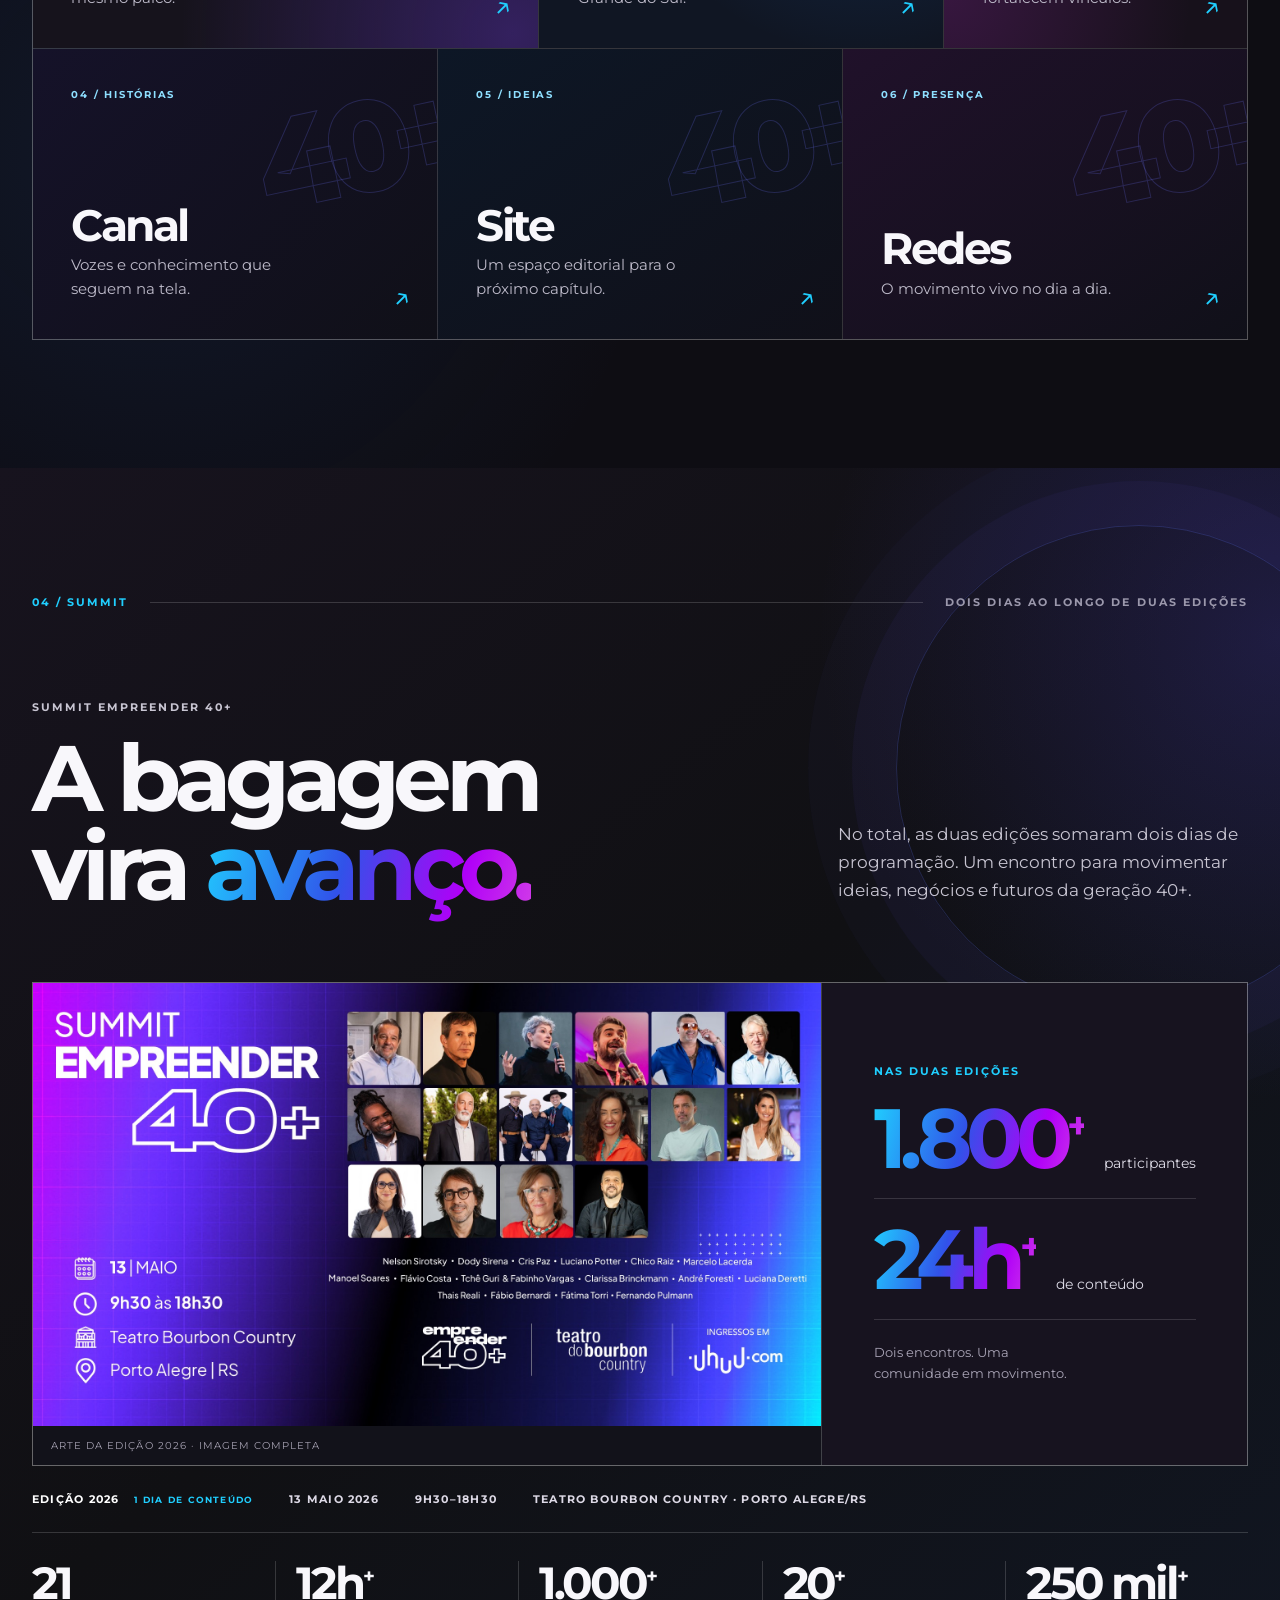
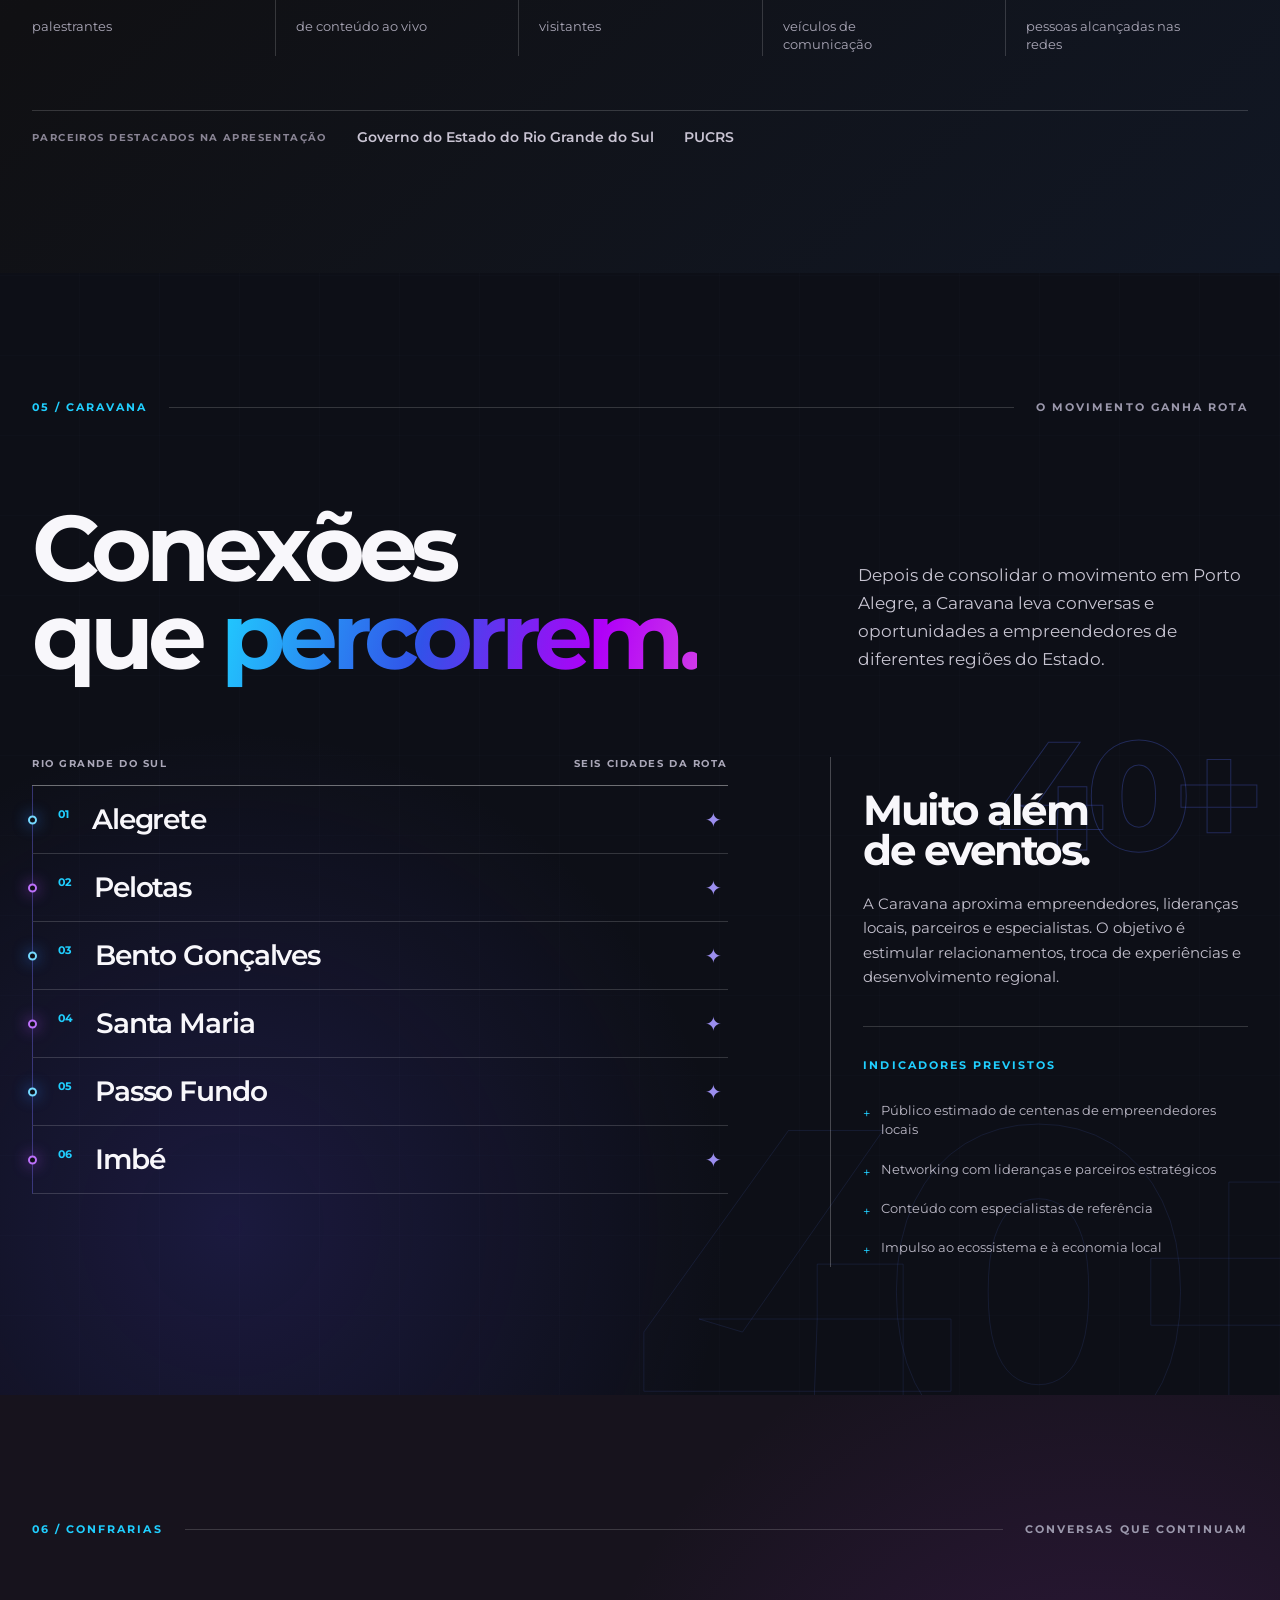
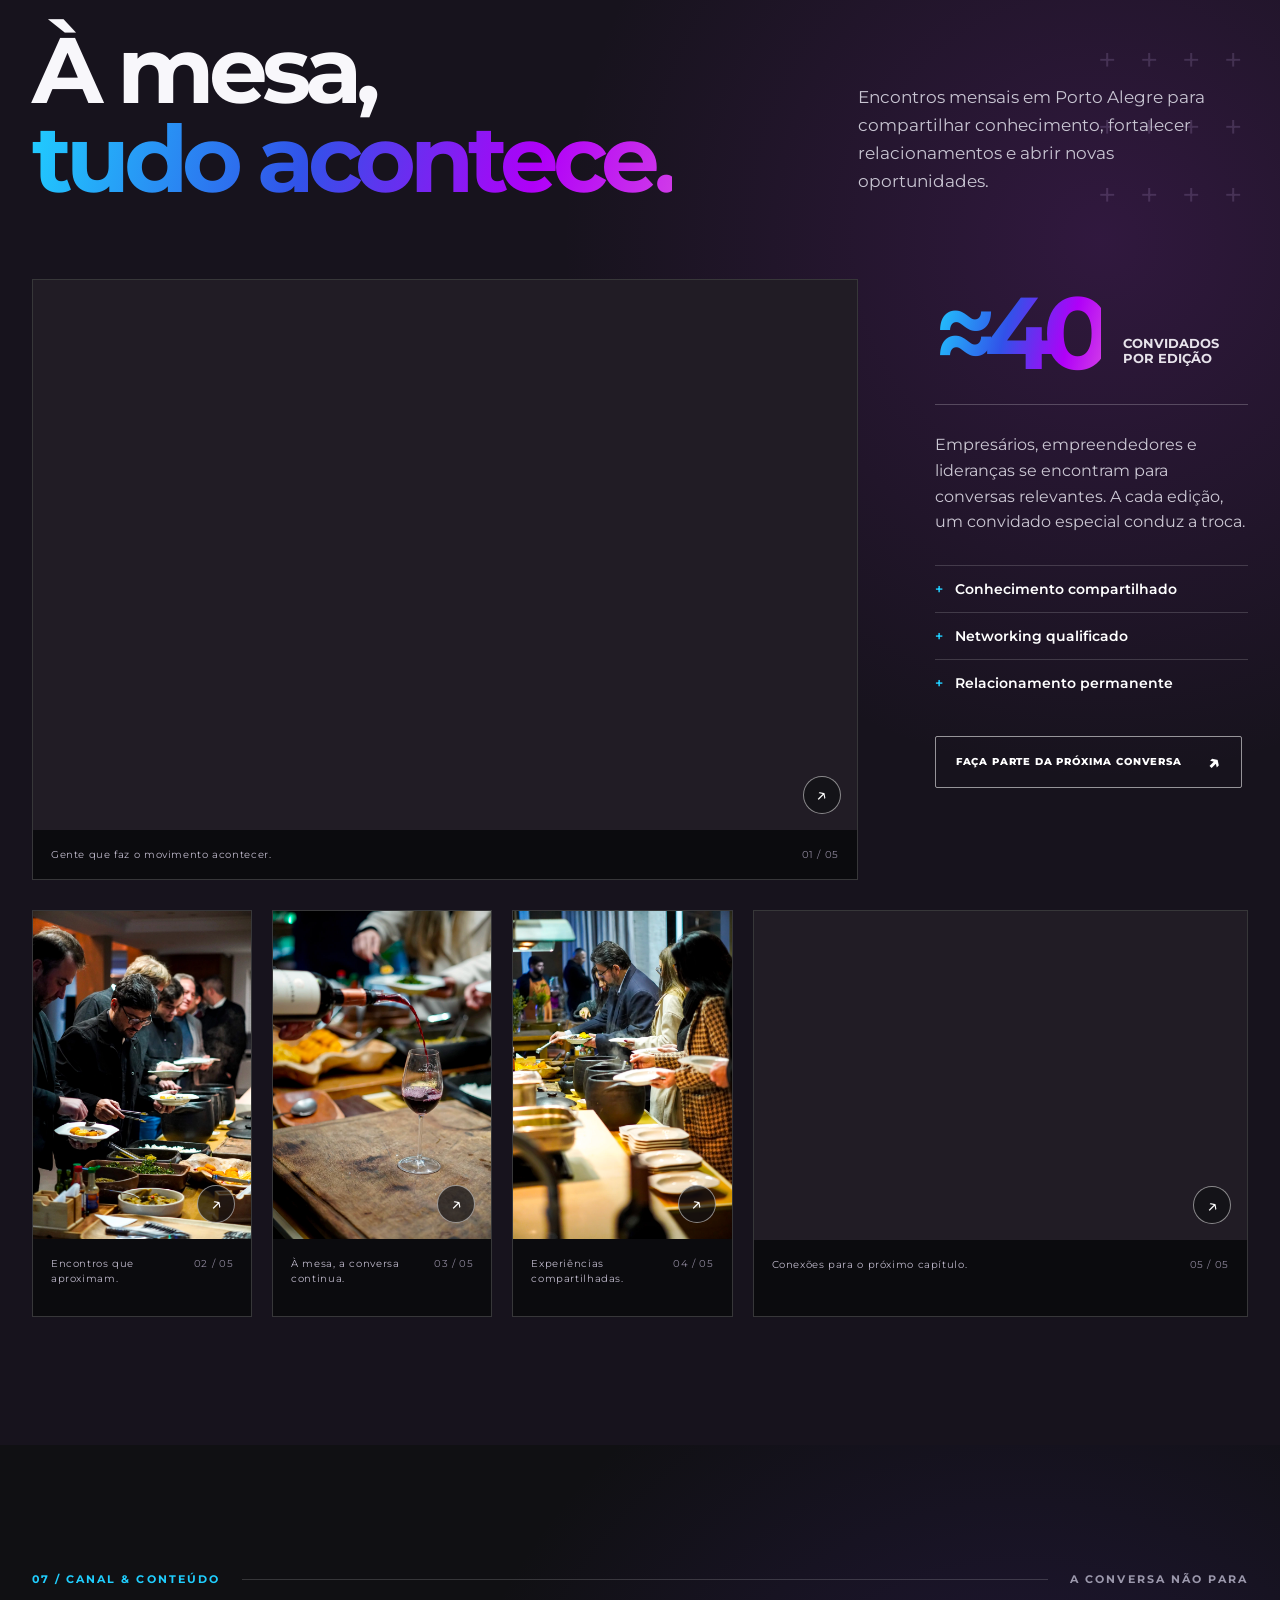
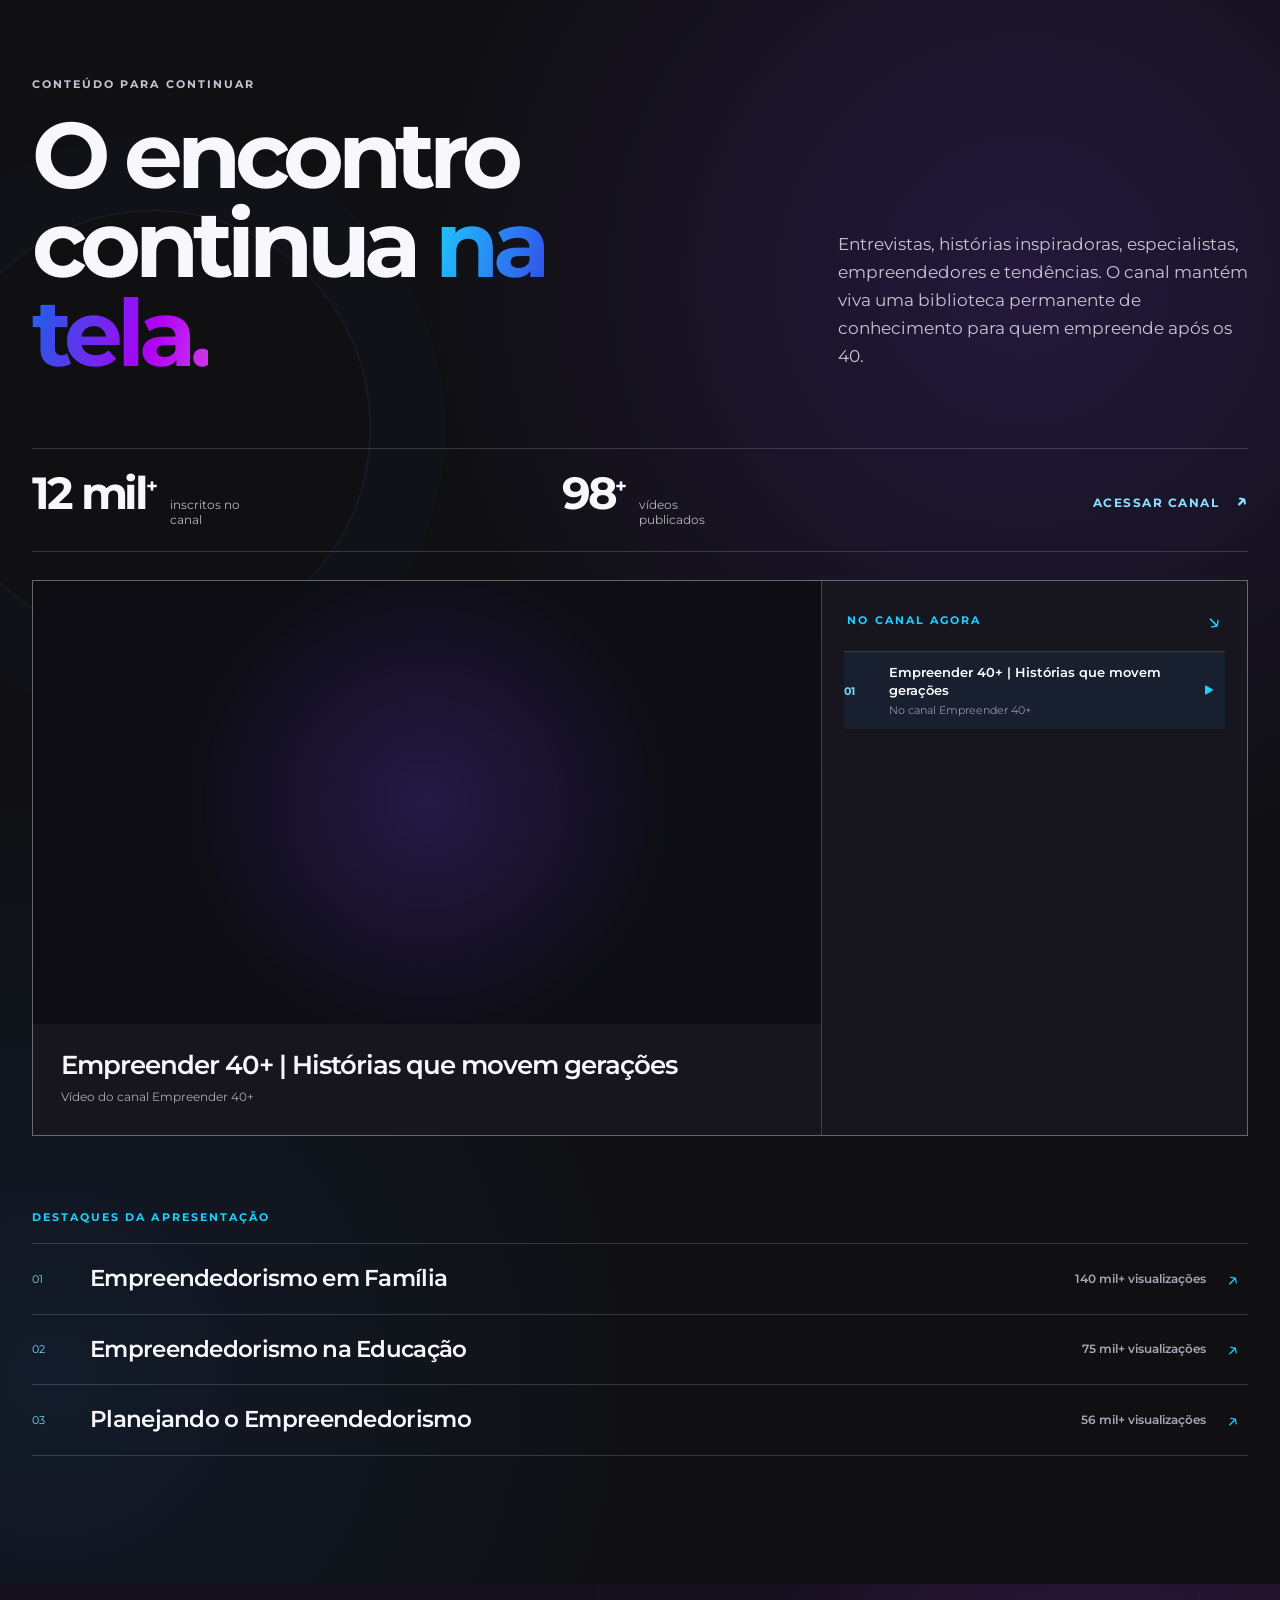
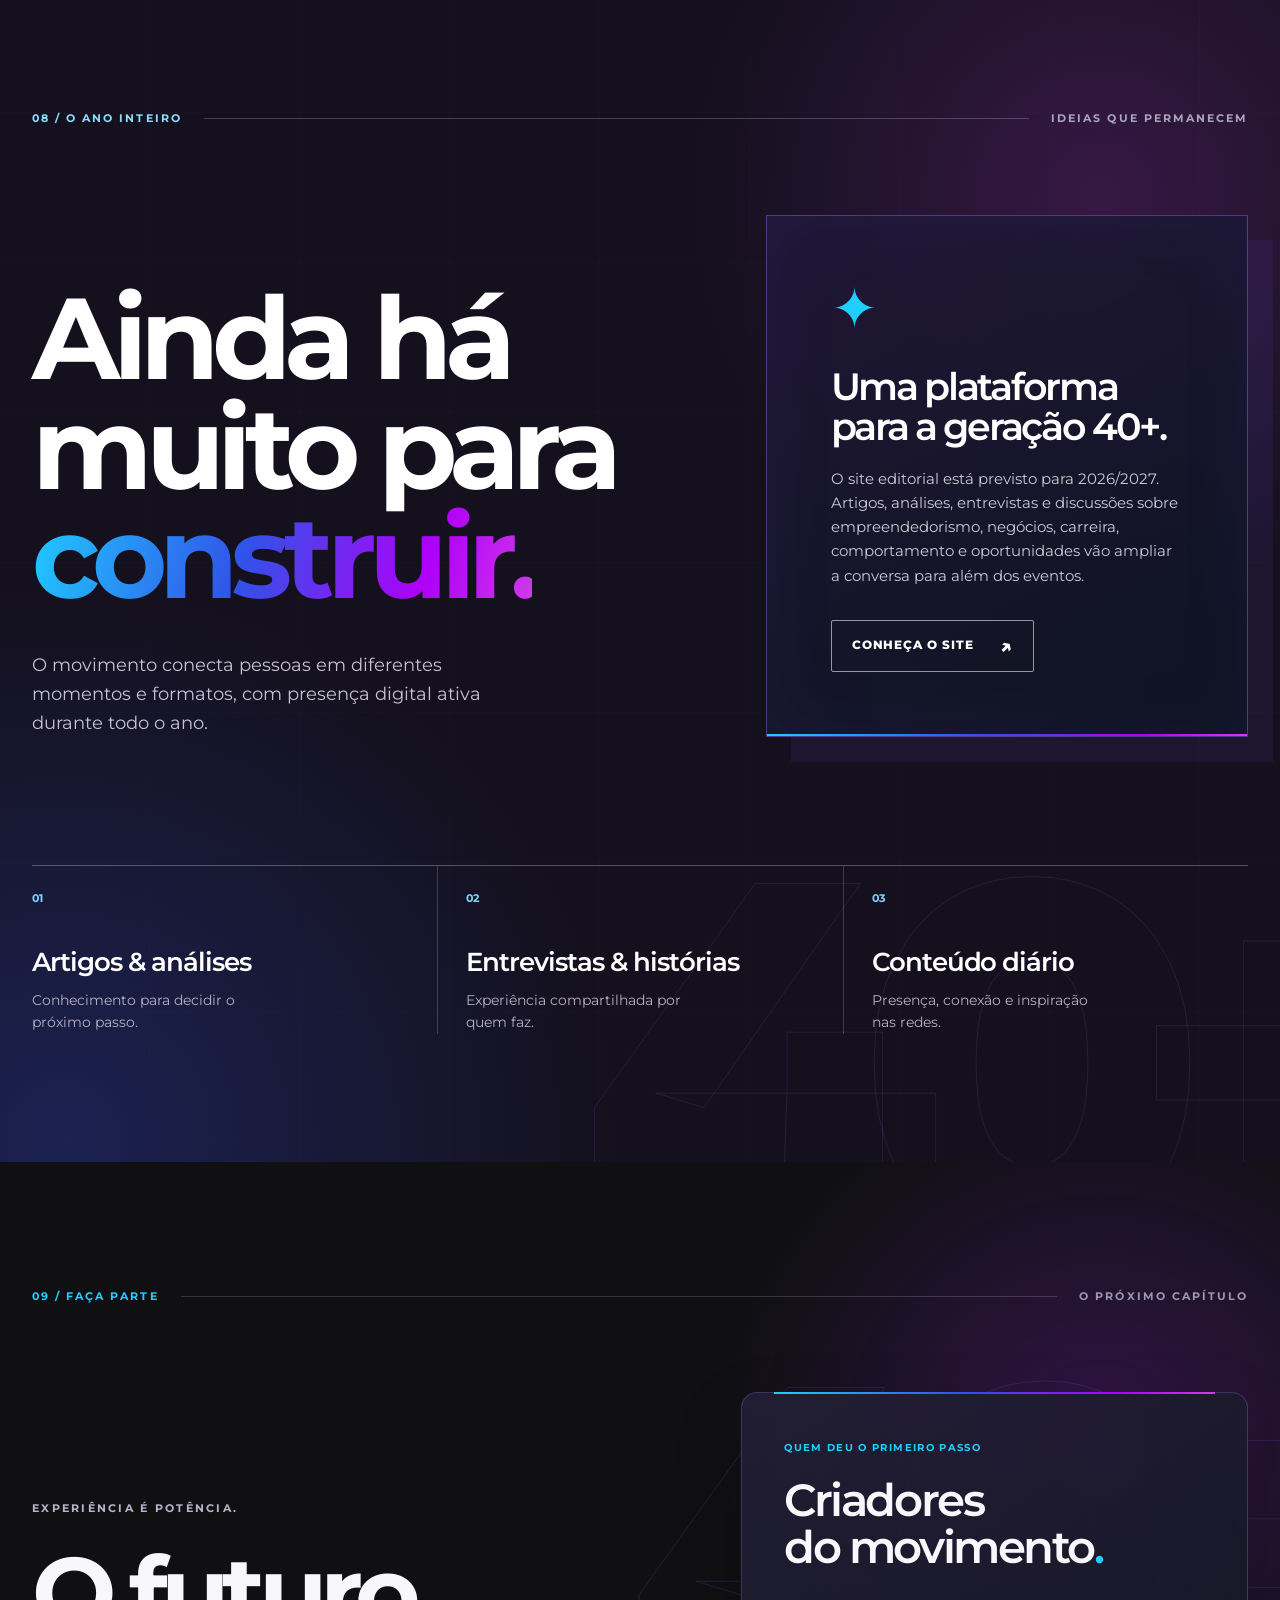
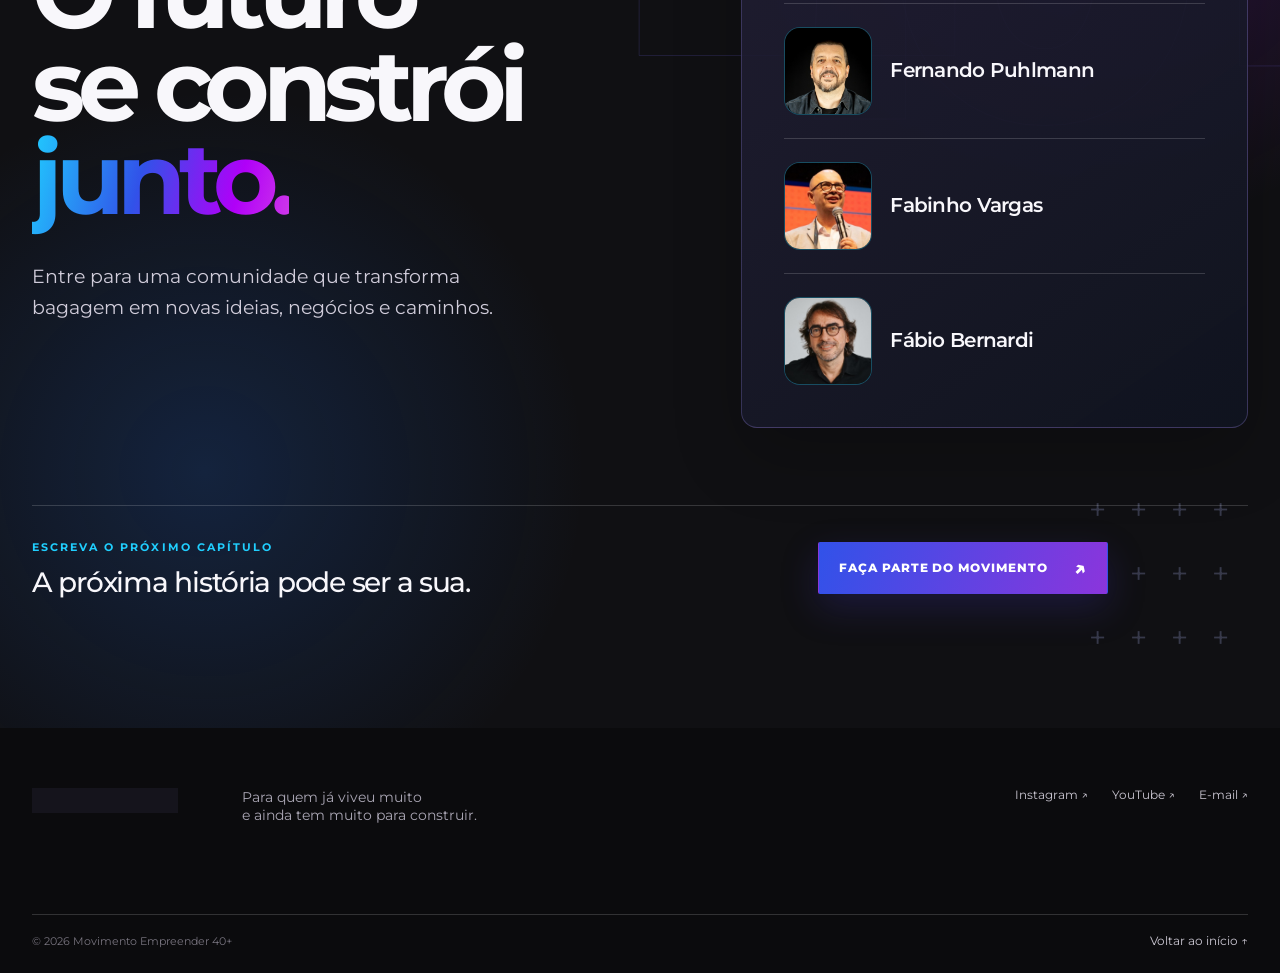
==== commit e4ef26bc: "feat: atualiza galeria da confraria com cinco fotos em WebP" ====
--- a/index.html
+++ b/index.html
@@ -29,7 +29,7 @@
   <link rel="preconnect" href="https://fonts.gstatic.com" crossorigin>
   <link href="https://fonts.googleapis.com/css2?family=Montserrat:wght@400;500;600;700;800&amp;display=swap" rel="stylesheet">
   <link rel="stylesheet" href="https://cdn.jsdelivr.net/npm/bootstrap-icons@1.11.3/font/bootstrap-icons.css">
-  <link rel="stylesheet" href="css/styles.css?v=20260930e">
+  <link rel="stylesheet" href="css/styles.css?v=20260930f">
 </head>
 <body class="no-js">
   <a class="skip-link" href="#apresentacao">Saltar para o conteúdo</a>
@@ -115,18 +115,19 @@
         <div class="section-heading"><h2 id="confrarias-title">À mesa,<br><em>tudo acontece.</em></h2><p>Encontros mensais em Porto Alegre para compartilhar conhecimento, fortalecer relacionamentos e abrir novas oportunidades.</p></div>
         <div class="confraria-layout">
           <figure class="confraria-photo confraria-photo-featured">
-            <a class="confraria-photo-open" href="img/confrarias/grupo-2400.webp" data-gallery-photo data-caption="Gente que faz o movimento acontecer." aria-label="Ampliar foto do grupo da Confraria">
-              <img src="img/confrarias/grupo-1600.webp" srcset="img/confrarias/grupo-800.webp 800w, img/confrarias/grupo-1600.webp 1600w, img/confrarias/grupo-2400.webp 2400w" sizes="(max-width: 900px) calc(100vw - 44px), 65vw" width="1600" height="2400" alt="Participantes da Confraria Empreender 40+ reunidos para uma foto de grupo" loading="lazy" decoding="async">
+            <a class="confraria-photo-open" href="img/confrarias/img1.webp" data-gallery-photo data-caption="Gente que faz o movimento acontecer." aria-label="Ampliar foto do grupo da Confraria">
+              <img src="img/confrarias/img1-1600.webp" srcset="img/confrarias/img1-800.webp 800w, img/confrarias/img1-1600.webp 1600w, img/confrarias/img1-2400.webp 2400w" sizes="(max-width: 600px) calc(100vw - 36px), (max-width: 900px) calc(100vw - 44px), (min-width: 1384px) 920px, 65vw" width="6000" height="4000" alt="Participantes da Confraria Empreender 40+ reunidos para uma foto de grupo" loading="lazy" decoding="async">
               <span class="photo-expand" aria-hidden="true">↗</span>
             </a>
-            <figcaption><span>Gente que faz o movimento acontecer.</span><span>01 / 04</span></figcaption>
+            <figcaption><span>Gente que faz o movimento acontecer.</span><span>01 / 05</span></figcaption>
           </figure>
           <div class="confraria-copy"><div class="confraria-number"><strong>≈40</strong><span>convidados<br>por edição</span></div><p>Empresários, empreendedores e lideranças se encontram para conversas relevantes. A cada edição, um convidado especial conduz a troca.</p><ul><li>Conhecimento compartilhado</li><li>Networking qualificado</li><li>Relacionamento permanente</li></ul><a class="button button-outline confraria-invite" href="#contato">Faça parte da próxima conversa <span aria-hidden="true">↗</span></a></div>
         </div>
         <div class="confraria-gallery" aria-label="Momentos da Confraria Empreender 40+">
-          <figure class="confraria-photo"><a class="confraria-photo-open" href="img/confrarias/conversa-2400.webp" data-gallery-photo data-caption="Boas conversas aproximam." aria-label="Ampliar foto de participantes conversando"><img src="img/confrarias/conversa-800.webp" srcset="img/confrarias/conversa-800.webp 800w, img/confrarias/conversa-1600.webp 1600w" sizes="(max-width: 600px) calc(100vw - 36px), 33vw" width="800" height="1200" alt="Três participantes conversam durante um encontro da Confraria" loading="lazy" decoding="async"><span class="photo-expand" aria-hidden="true">↗</span></a><figcaption><span>Boas conversas aproximam.</span><span>02 / 04</span></figcaption></figure>
-          <figure class="confraria-photo"><a class="confraria-photo-open" href="img/confrarias/encontro-2400.webp" data-gallery-photo data-caption="Experiências que se encontram." aria-label="Ampliar foto de uma conversa entre empreendedores"><img src="img/confrarias/encontro-800.webp" srcset="img/confrarias/encontro-800.webp 800w, img/confrarias/encontro-1600.webp 1600w" sizes="(max-width: 600px) calc(100vw - 36px), 33vw" width="800" height="1067" alt="Empreendedores trocam experiências em uma conversa na Confraria" loading="lazy" decoding="async"><span class="photo-expand" aria-hidden="true">↗</span></a><figcaption><span>Experiências que se encontram.</span><span>03 / 04</span></figcaption></figure>
-          <figure class="confraria-photo"><a class="confraria-photo-open" href="img/confrarias/conexoes-2400.webp" data-gallery-photo data-caption="Conexões para o próximo capítulo." aria-label="Ampliar foto de networking da Confraria"><img src="img/confrarias/conexoes-800.webp" srcset="img/confrarias/conexoes-800.webp 800w, img/confrarias/conexoes-1600.webp 1600w" sizes="(max-width: 600px) calc(100vw - 36px), 33vw" width="800" height="533" alt="Participantes reunidos em uma conversa espontânea no espaço do encontro" loading="lazy" decoding="async"><span class="photo-expand" aria-hidden="true">↗</span></a><figcaption><span>Conexões para o próximo capítulo.</span><span>04 / 04</span></figcaption></figure>
+          <figure class="confraria-photo"><a class="confraria-photo-open" href="img/confrarias/img2.webp" data-gallery-photo data-caption="Encontros que aproximam." aria-label="Ampliar foto dos participantes à mesa"><img src="img/confrarias/img2-800.webp" srcset="img/confrarias/img2-800.webp 800w, img/confrarias/img2-1600.webp 1600w" sizes="(max-width: 600px) calc(100vw - 36px), (max-width: 900px) 30vw, (min-width: 1384px) 240px, 18vw" width="4000" height="6000" alt="Participantes da Confraria se servem durante o jantar" loading="lazy" decoding="async"><span class="photo-expand" aria-hidden="true">↗</span></a><figcaption><span>Encontros que aproximam.</span><span>02 / 05</span></figcaption></figure>
+          <figure class="confraria-photo"><a class="confraria-photo-open" href="img/confrarias/img3.webp" data-gallery-photo data-caption="À mesa, a conversa continua." aria-label="Ampliar foto do vinho servido no encontro"><img src="img/confrarias/img3-800.webp" srcset="img/confrarias/img3-800.webp 800w, img/confrarias/img3-1600.webp 1600w" sizes="(max-width: 600px) calc(100vw - 36px), (max-width: 900px) 30vw, (min-width: 1384px) 240px, 18vw" width="4000" height="6000" alt="Vinho sendo servido em uma taça durante o jantar da Confraria" loading="lazy" decoding="async"><span class="photo-expand" aria-hidden="true">↗</span></a><figcaption><span>À mesa, a conversa continua.</span><span>03 / 05</span></figcaption></figure>
+          <figure class="confraria-photo"><a class="confraria-photo-open" href="img/confrarias/img4.webp" data-gallery-photo data-caption="Experiências compartilhadas." aria-label="Ampliar foto do jantar da Confraria"><img src="img/confrarias/img4-800.webp" srcset="img/confrarias/img4-800.webp 800w, img/confrarias/img4-1600.webp 1600w" sizes="(max-width: 600px) calc(100vw - 36px), (max-width: 900px) 30vw, (min-width: 1384px) 240px, 18vw" width="4000" height="6000" alt="Empreendedores reunidos ao redor do buffet da Confraria" loading="lazy" decoding="async"><span class="photo-expand" aria-hidden="true">↗</span></a><figcaption><span>Experiências compartilhadas.</span><span>04 / 05</span></figcaption></figure>
+          <figure class="confraria-photo confraria-photo-wide"><a class="confraria-photo-open" href="img/confrarias/img5.webp" data-gallery-photo data-caption="Conexões para o próximo capítulo." aria-label="Ampliar foto das conversas na Confraria"><img src="img/confrarias/img5-800.webp" srcset="img/confrarias/img5-800.webp 800w, img/confrarias/img5-1600.webp 1600w" sizes="(max-width: 600px) calc(100vw - 36px), (max-width: 900px) calc(100vw - 44px), (min-width: 1384px) 540px, 41vw" width="6000" height="4000" alt="Participantes conversando em pequenos grupos no encontro da Confraria" loading="lazy" decoding="async"><span class="photo-expand" aria-hidden="true">↗</span></a><figcaption><span>Conexões para o próximo capítulo.</span><span>05 / 05</span></figcaption></figure>
         </div>
       </div>
     </section>
--- a/css/styles.css
+++ b/css/styles.css
@@ -214,20 +214,22 @@
 .confraria-layout { display: grid; grid-template-columns: minmax(0, 1.45fr) minmax(310px, .55fr); gap: clamp(35px, 6vw, 90px); align-items: start; }
 .confraria-photo { margin: 0; border: 1px solid rgba(255, 255, 255, .18); background: #0b0b0e; }
 .confraria-photo-open { position: relative; display: block; overflow: hidden; background: #211c25; }
-.confraria-photo img { width: 100%; height: auto; filter: brightness(1.04) contrast(1.04) saturate(.94); transition: transform .5s; }
-.confraria-photo-open:hover img { transform: scale(1.025); }
+.confraria-photo img { width: 100%; height: auto; }
+.confraria-photo-open:hover .photo-expand { border-color: var(--blue); background: rgba(16, 16, 19, .9); }
 .confraria-photo-open:focus-visible { outline: 3px solid var(--blue); outline-offset: 4px; }
-.confraria-photo-featured img { aspect-ratio: 16 / 10; height: auto; object-fit: cover; object-position: center 68%; }
+.confraria-photo-featured img { aspect-ratio: 3 / 2; }
 .photo-expand { position: absolute; right: 16px; bottom: 16px; display: grid; place-items: center; width: 38px; height: 38px; border: 1px solid rgba(255, 255, 255, .5); border-radius: 50%; color: #fff; background: rgba(16, 16, 19, .7); font-size: 1.3rem; }
 .confraria-photo figcaption { display: flex; justify-content: space-between; gap: 14px; padding: 17px 18px; color: #bfb9cb; font-size: .65rem; line-height: 1.5; letter-spacing: .06em; }
 .confraria-photo figcaption span:last-child { flex-shrink: 0; color: #8c8599; }
-.confraria-gallery { display: grid; grid-template-columns: repeat(3, minmax(0, 1fr)); gap: 20px; margin-top: 30px; }
-.confraria-gallery img { aspect-ratio: 4 / 3; height: auto; object-fit: cover; object-position: center 42%; }
+.confraria-gallery { display: grid; grid-template-columns: repeat(3, minmax(0, 2fr)) minmax(0, 4.5fr); gap: 20px; margin-top: 30px; }
+.confraria-gallery img { aspect-ratio: 2 / 3; }
+.confraria-gallery .confraria-photo-wide img { aspect-ratio: 3 / 2; }
+.confraria-gallery figcaption { min-height: 76px; }
 .confraria-invite { margin-top: 30px; font-size: .65rem; }
 .photo-viewer { width: min(1120px, calc(100% - 32px)); max-height: calc(100dvh - 32px); padding: 54px 24px 20px; border: 1px solid #484151; border-radius: 12px; color: #eeeaf2; background: #141117; }
 .photo-viewer::backdrop { background: rgba(5, 4, 8, .9); backdrop-filter: blur(8px); }
 .photo-viewer figure { margin: 0; }
-.photo-viewer img { display: block; width: 100%; height: min(68dvh, 760px); object-fit: contain; filter: brightness(1.04) contrast(1.04) saturate(.94); }
+.photo-viewer img { display: block; width: 100%; height: min(68dvh, 760px); object-fit: contain; }
 .photo-viewer figcaption { padding-top: 18px; text-align: center; font-size: .85rem; }
 .photo-viewer button { display: grid; place-items: center; width: 42px; height: 42px; padding: 0; border: 1px solid #62576f; border-radius: 50%; color: #fff; background: #282130; font: inherit; font-size: 1.2rem; cursor: pointer; }
 .photo-viewer button:hover { background: #483258; }
@@ -395,6 +397,8 @@
   .summit-totals > p { max-width: none; }
   .caravan-aside { padding-left: 24px; }
   .confraria-layout { gap: 40px; }
+  .confraria-gallery { grid-template-columns: repeat(3, minmax(0, 1fr)); }
+  .confraria-photo-wide { grid-column: 1 / -1; }
   .confraria-copy { max-width: 650px; }
   .youtube-live { grid-template-columns: 1fr; }
   .editorial-title h2 { font-size: clamp(4.6rem, 11vw, 8rem); }
@@ -467,7 +471,7 @@
   .caravan-aside { padding-left: 20px; }
   .confraria-number strong { font-size: 5rem; }
   .confraria-gallery { grid-template-columns: 1fr; gap: 24px; }
-  .confraria-photo-featured img { aspect-ratio: 4 / 3; }
+  .confraria-gallery figcaption { min-height: 0; }
   .photo-viewer { padding-inline: 12px; }
   .channel-counts { grid-template-columns: repeat(2, minmax(0, 1fr)); }
   .channel-counts div { align-items: start; flex-direction: column; gap: 5px; }
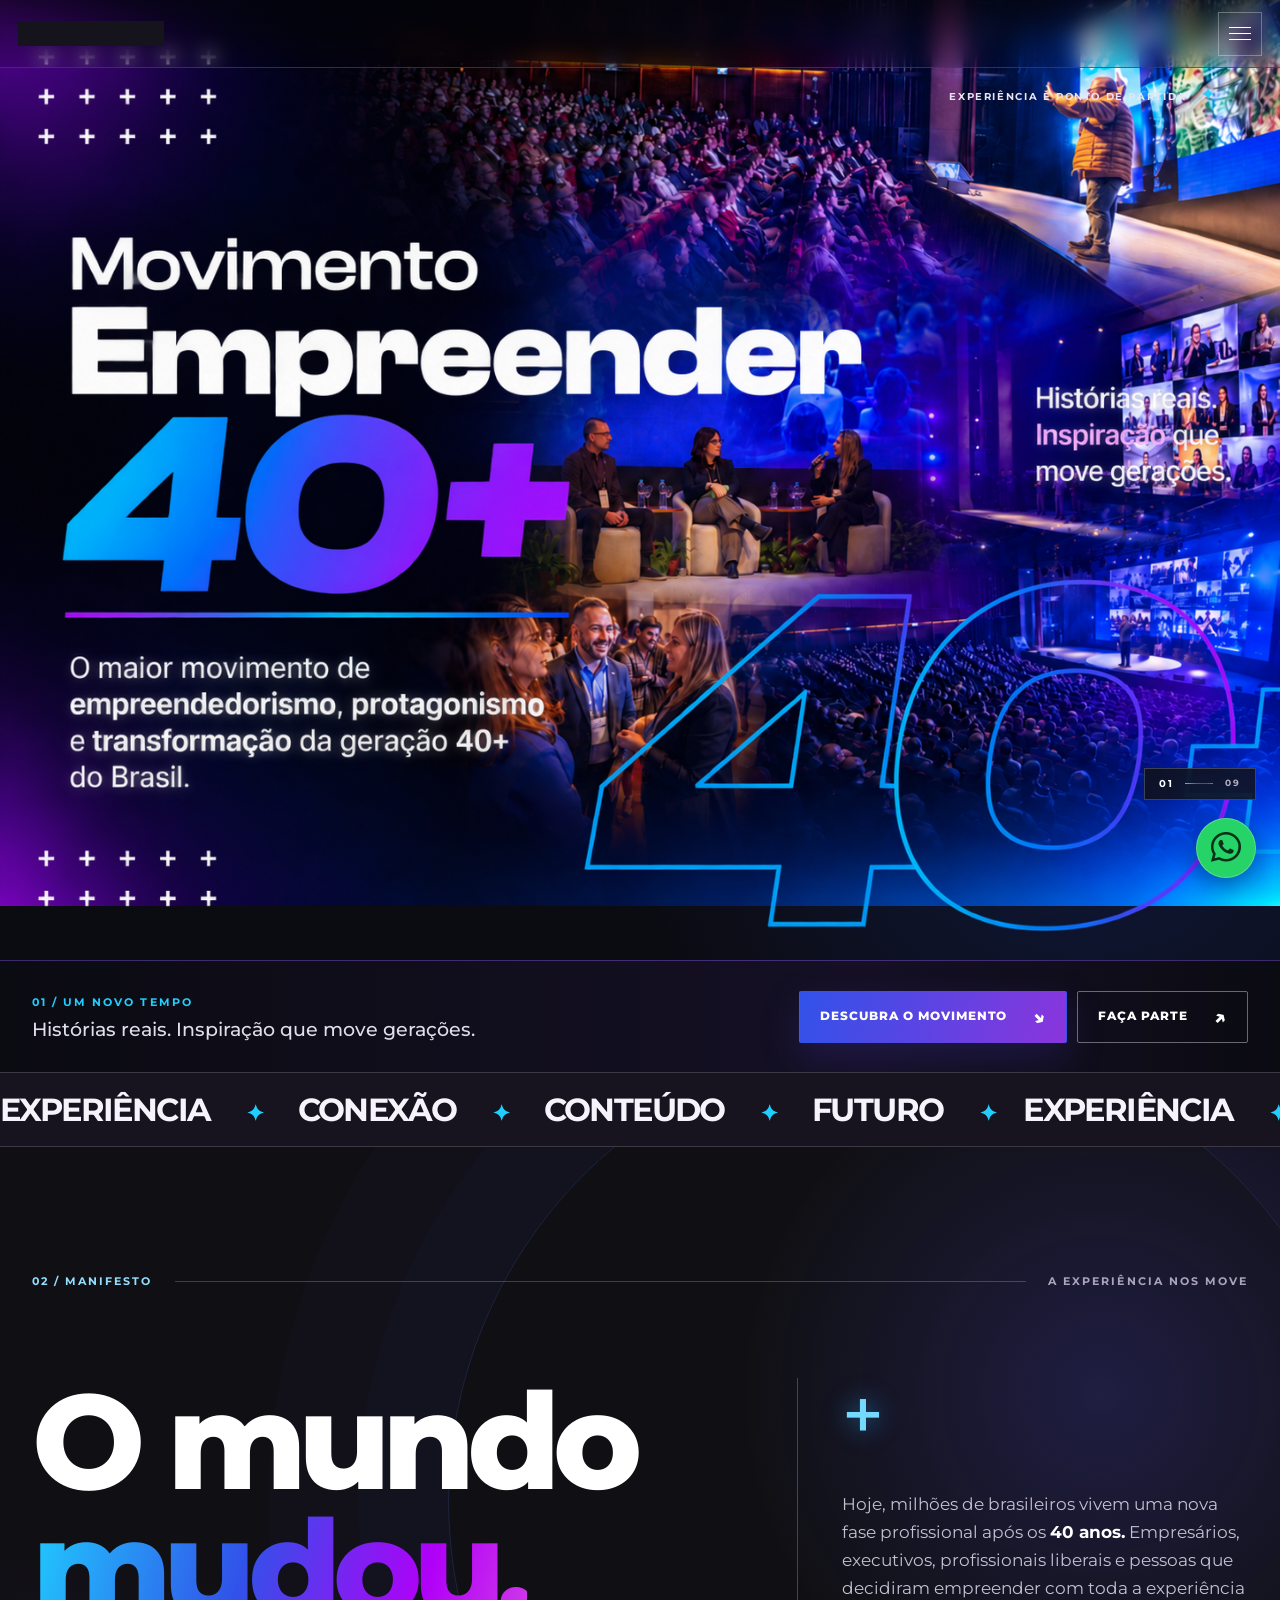
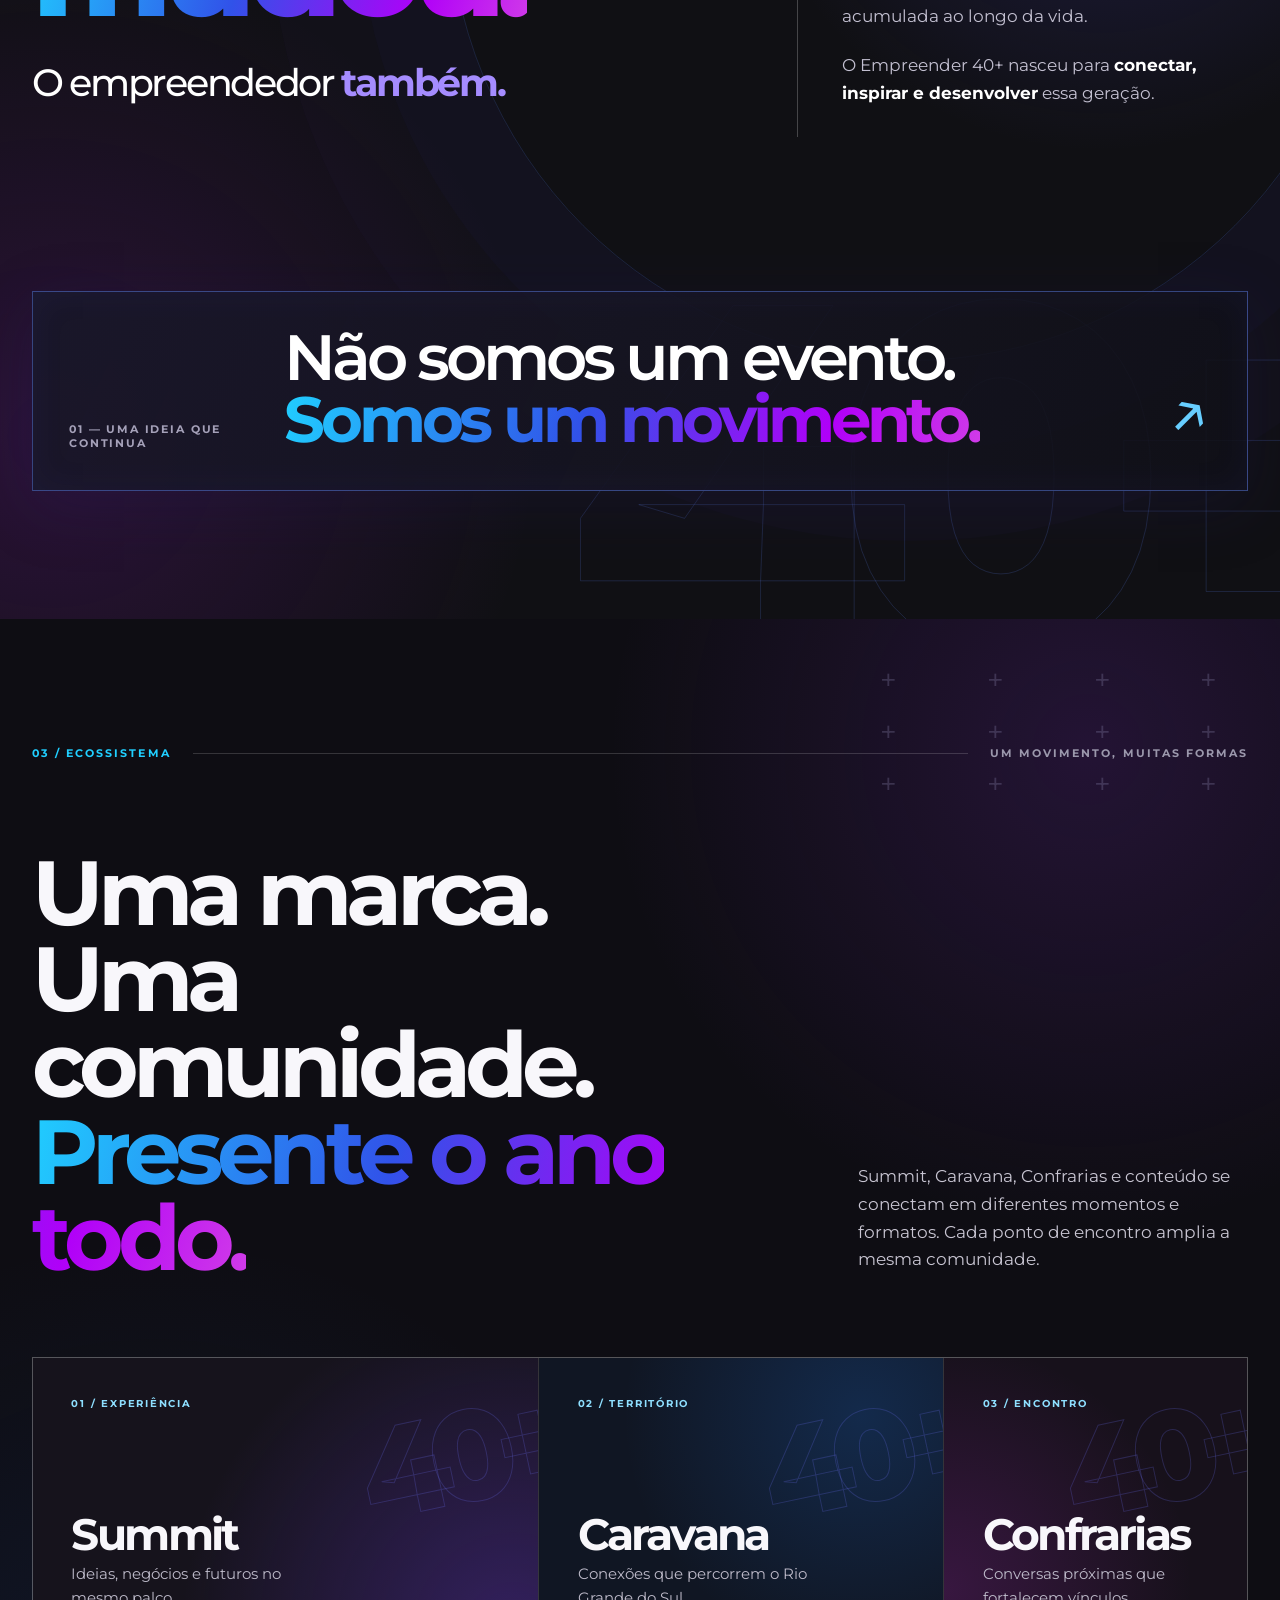
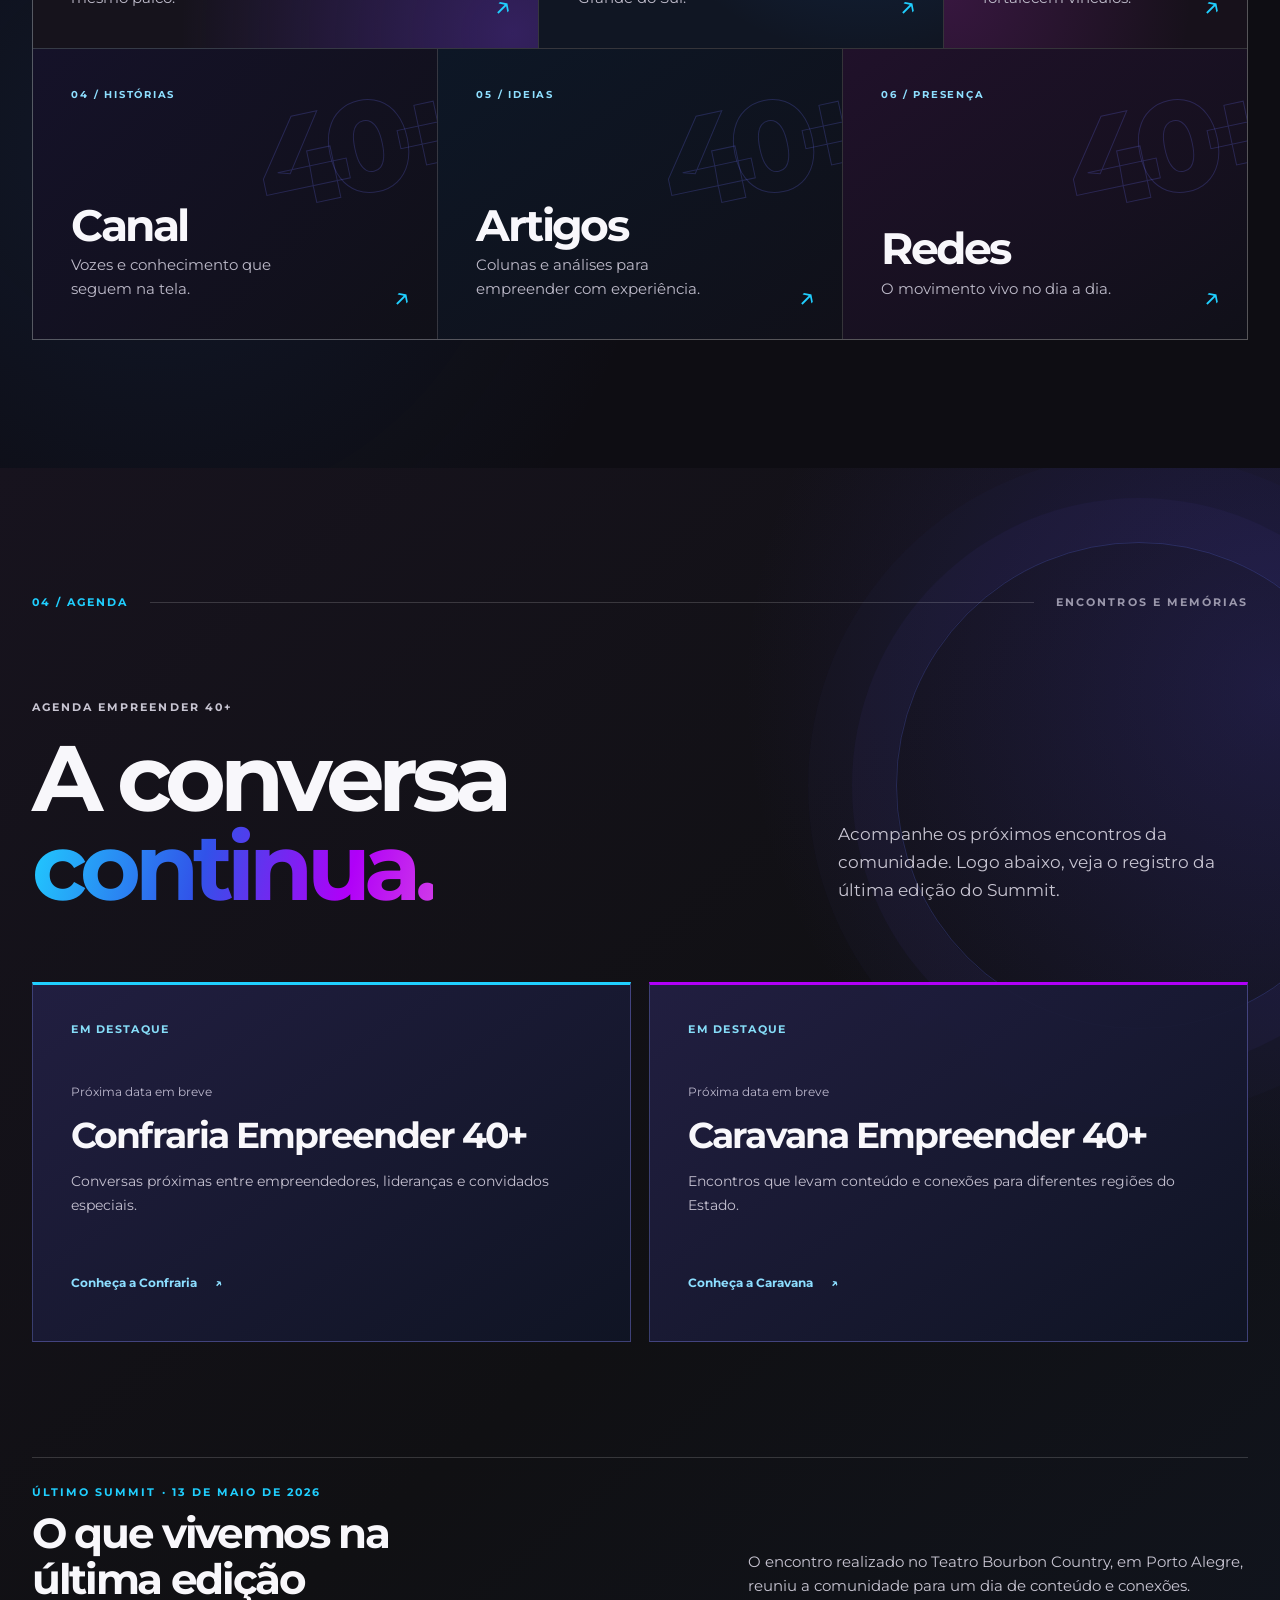
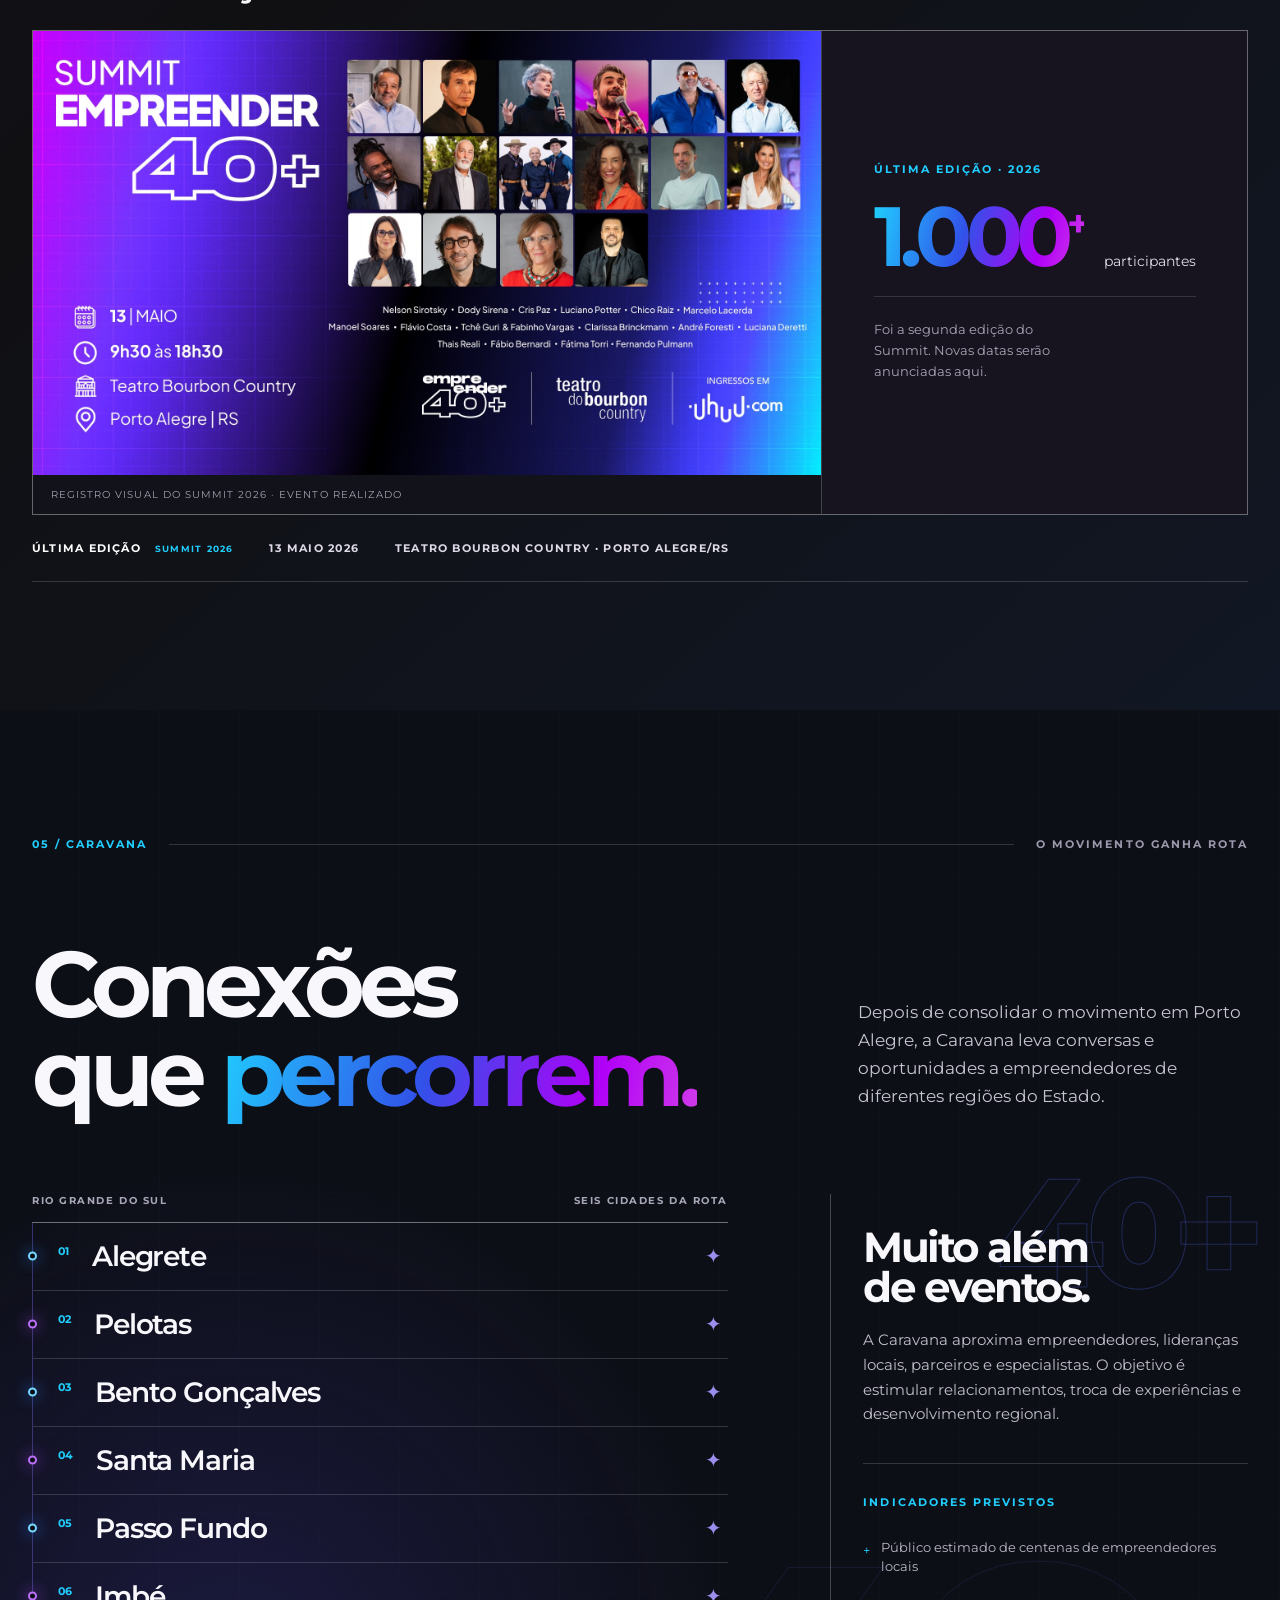
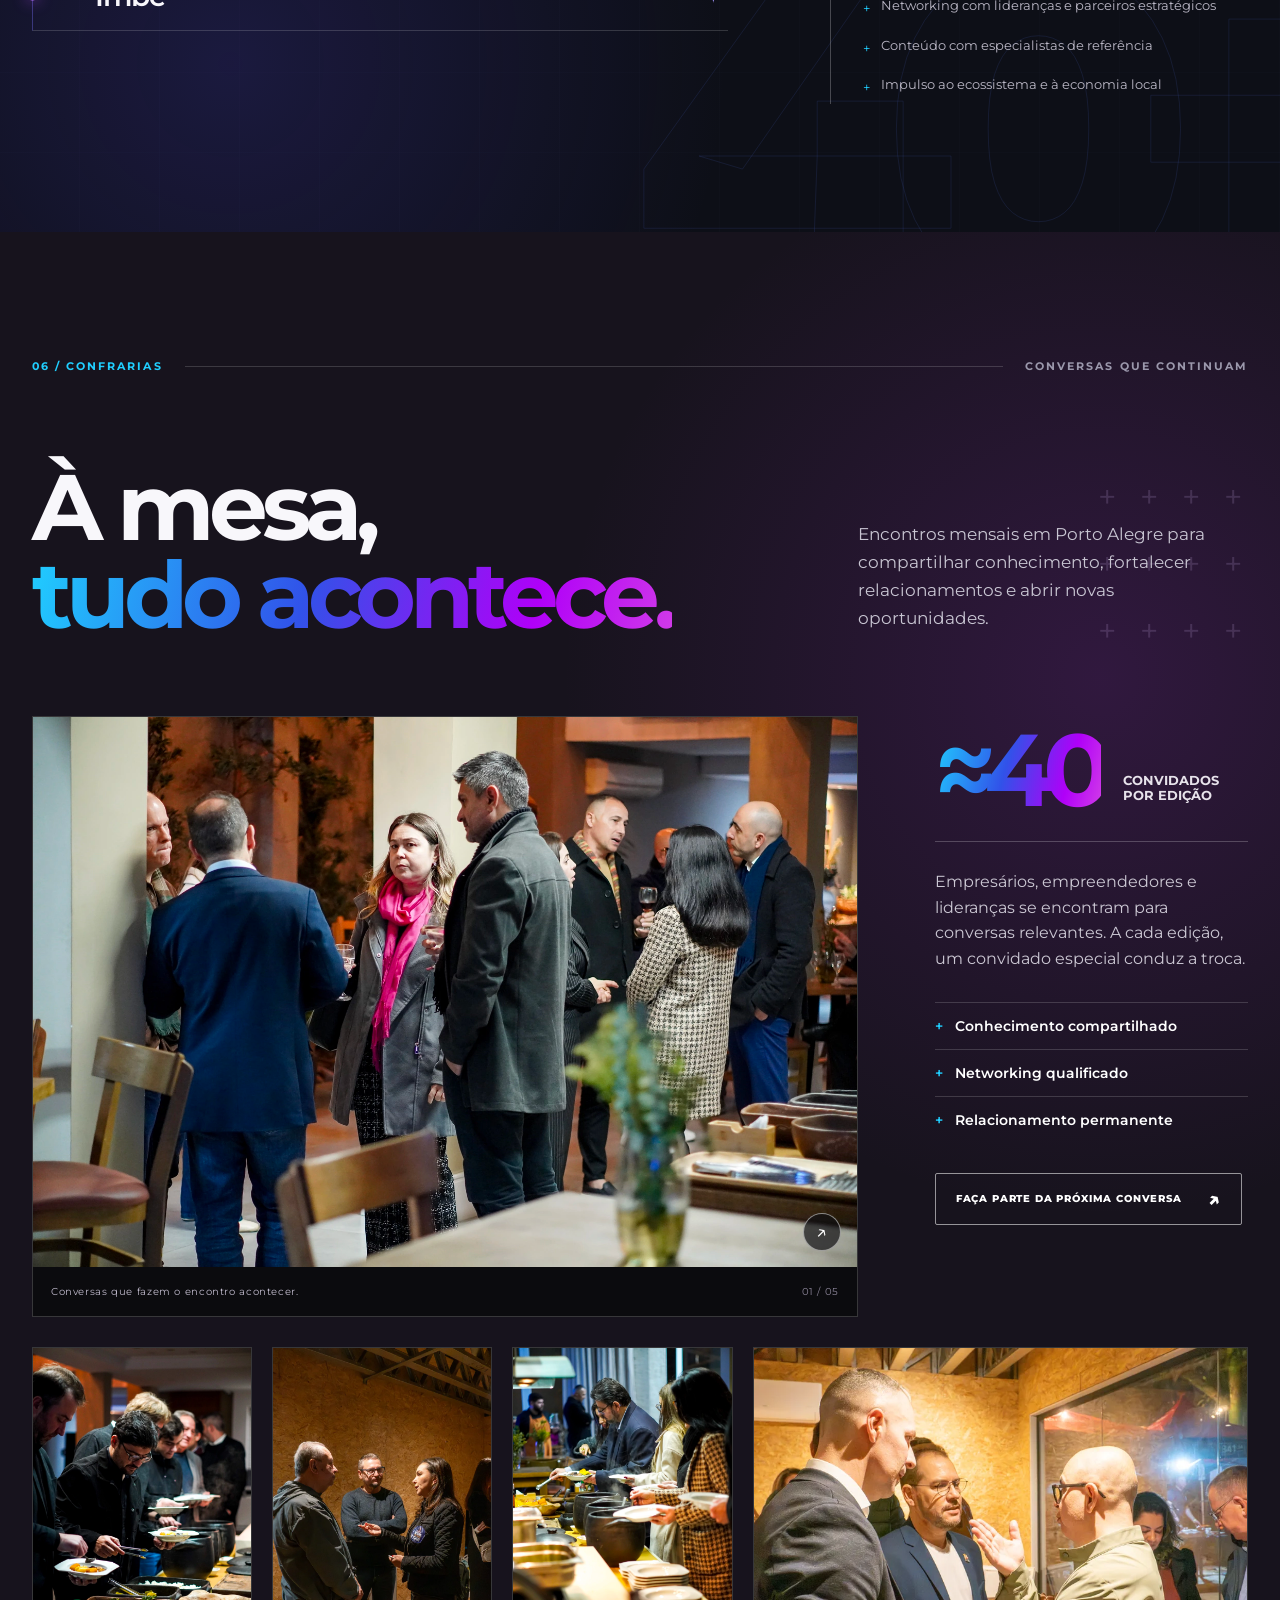
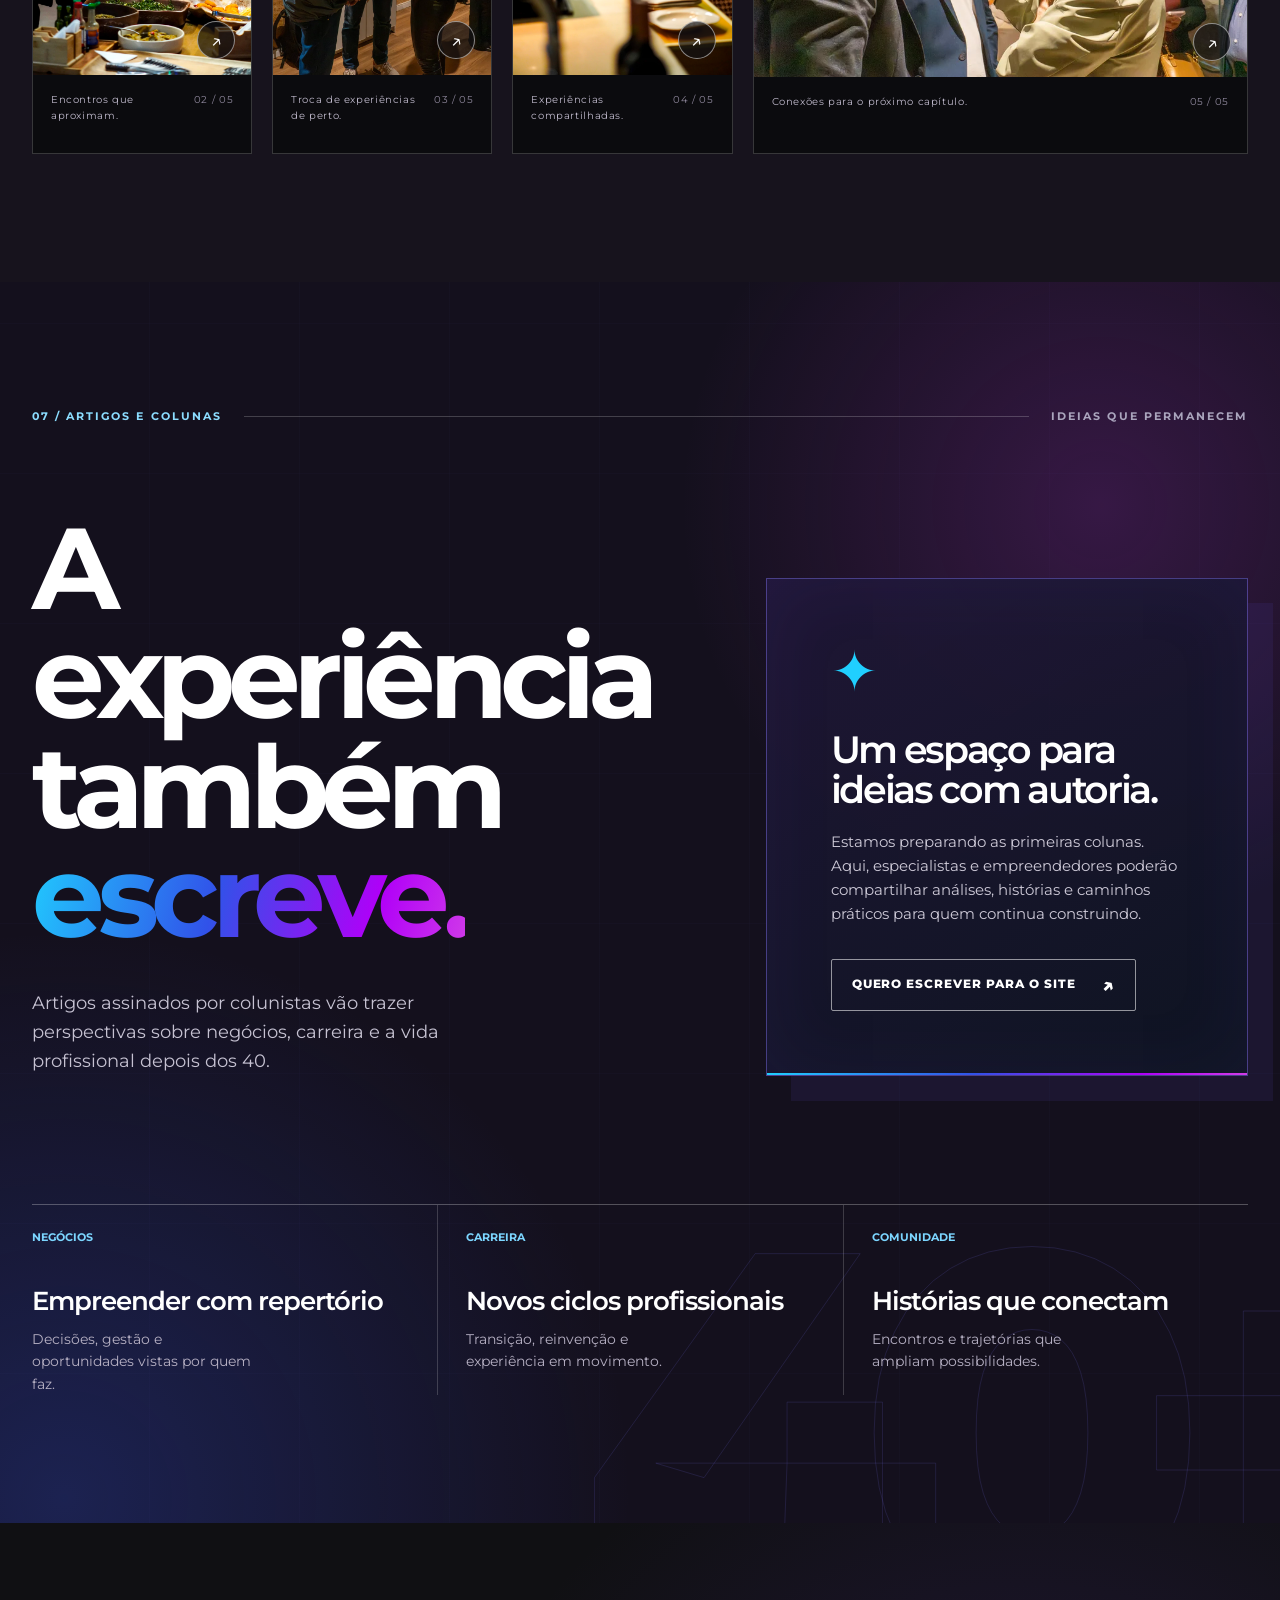
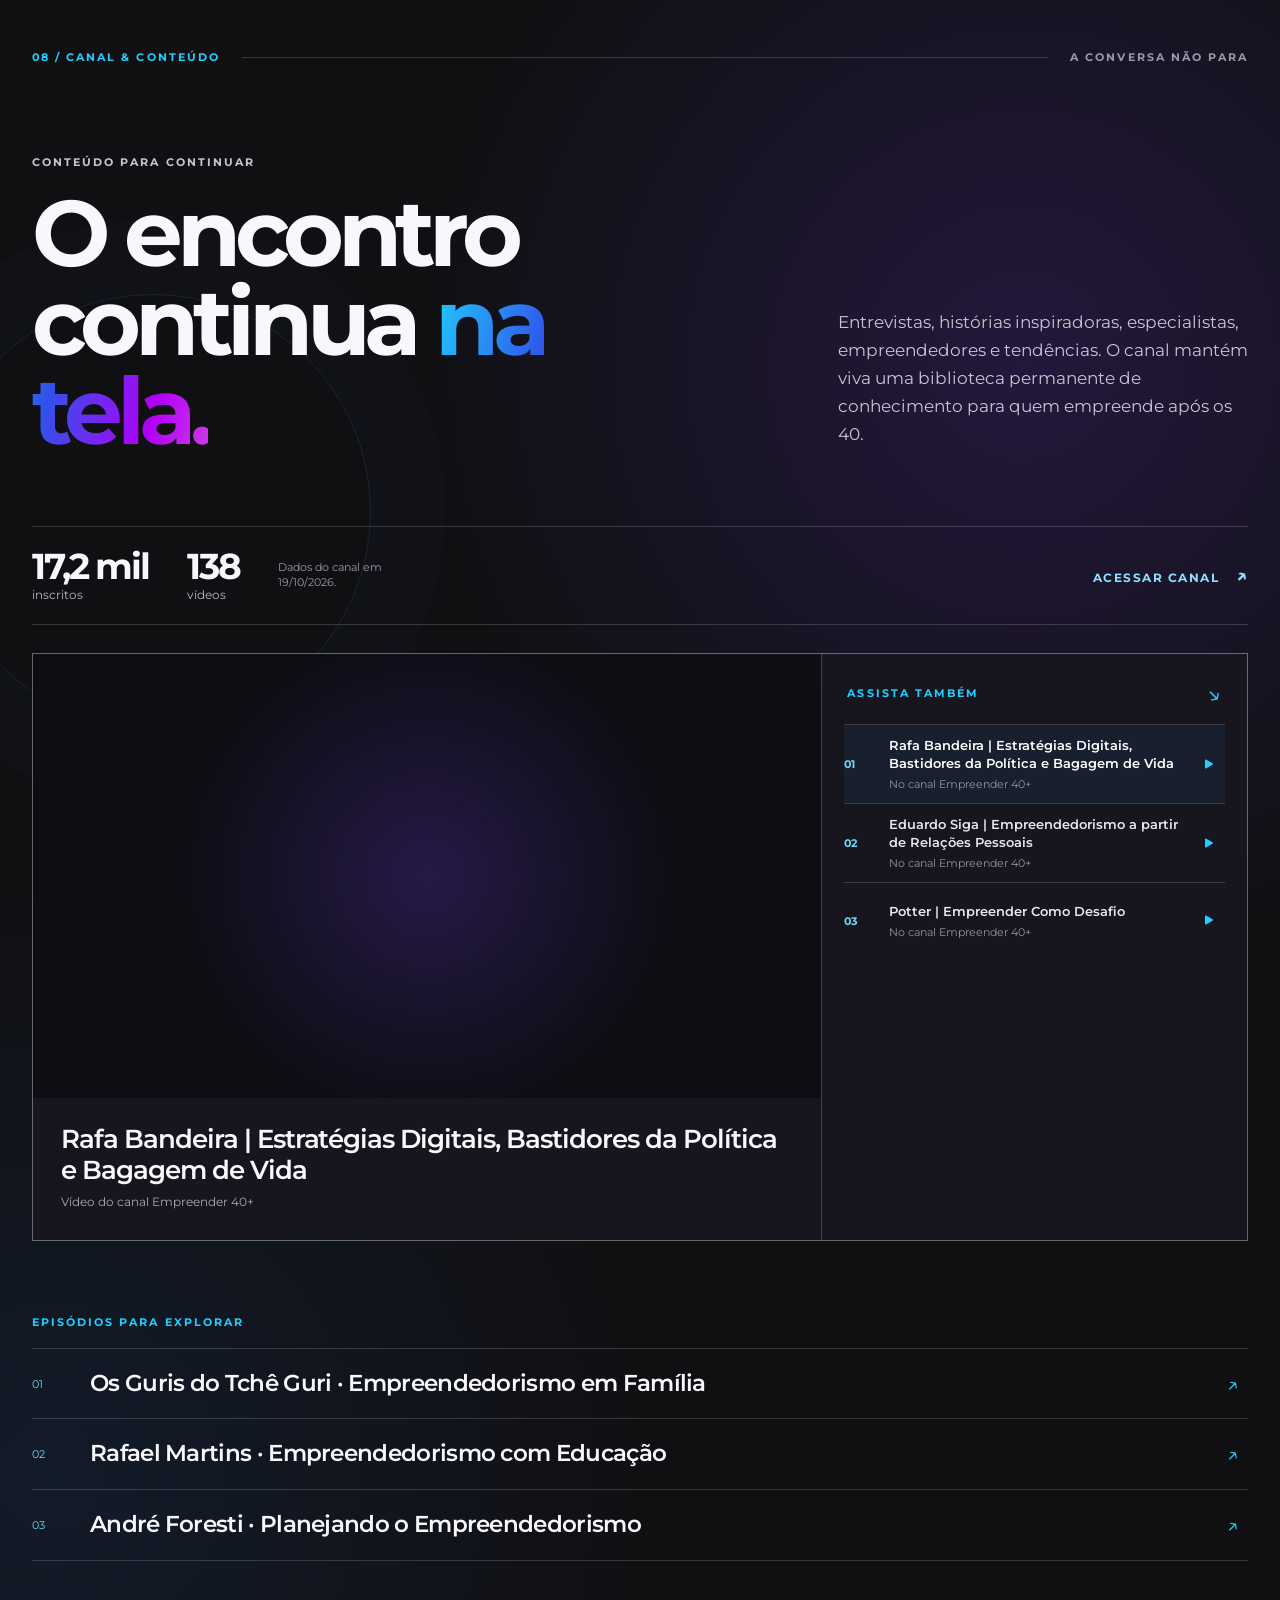
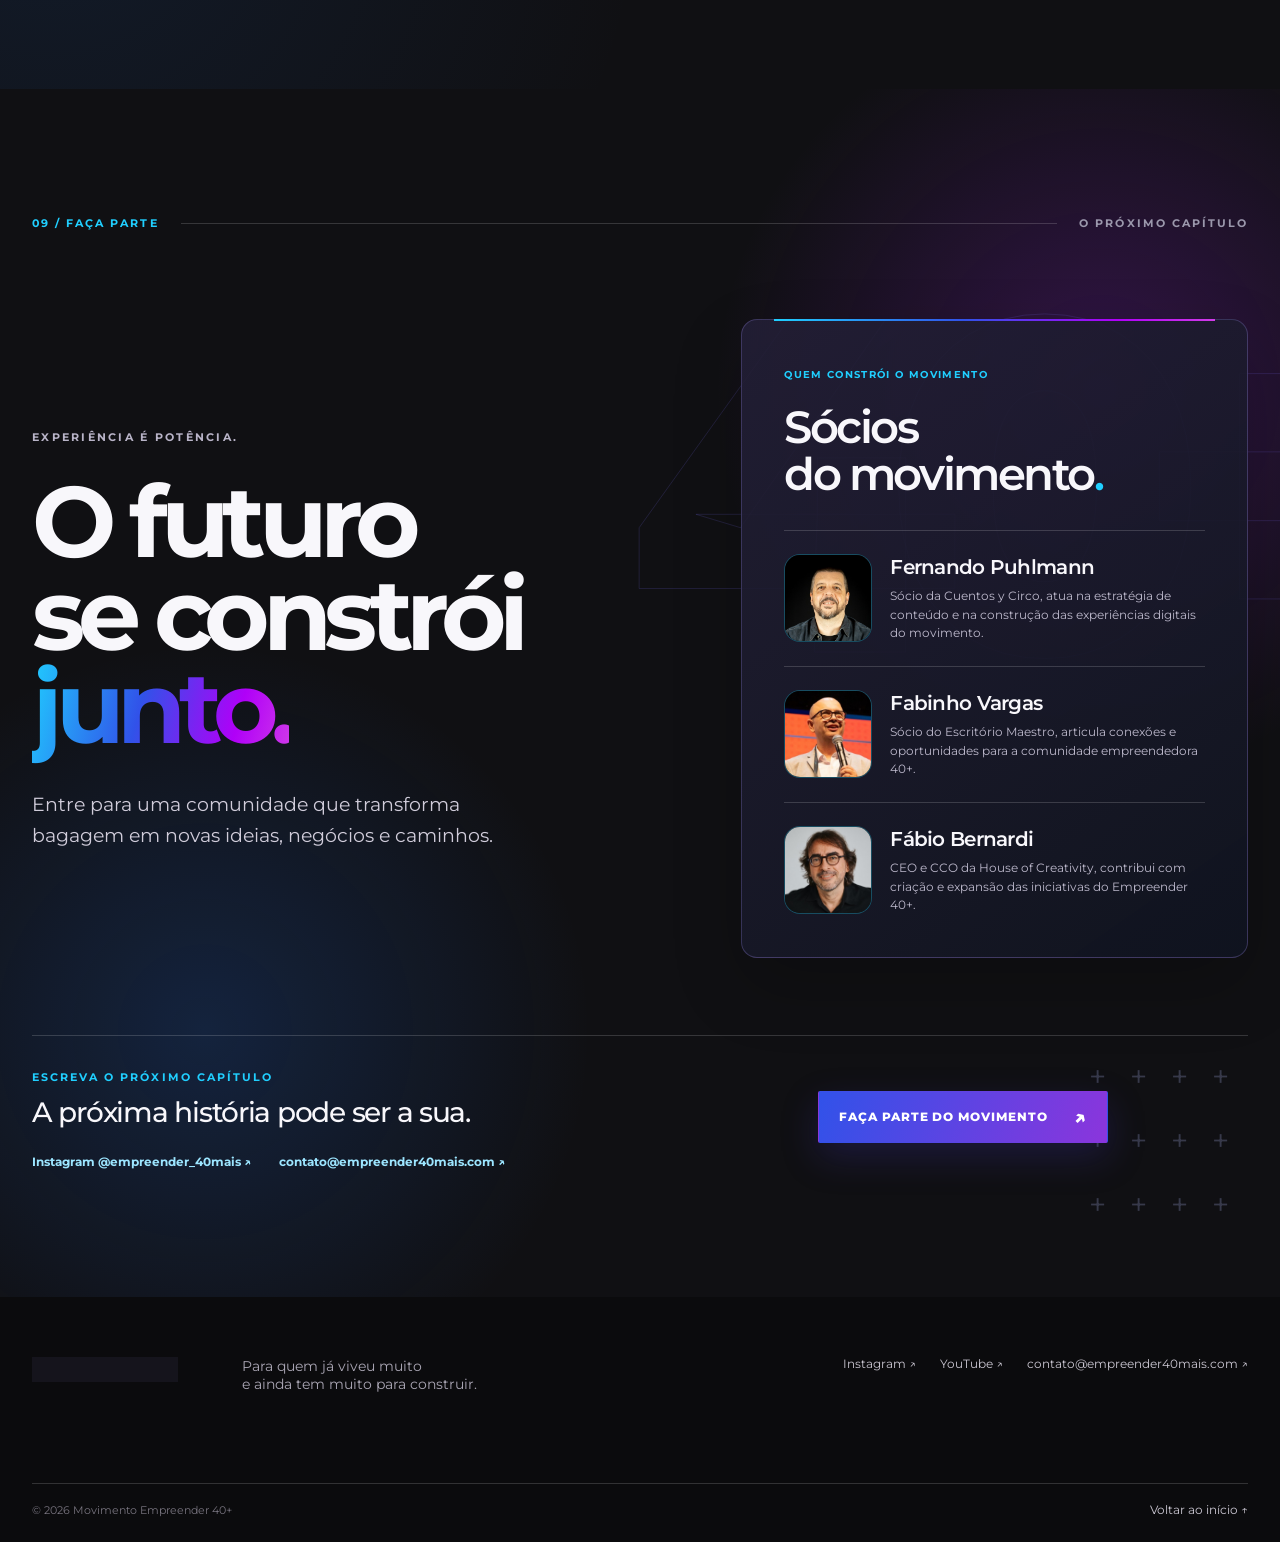
==== commit c8ab1e12: "feat: ajusta agenda e conteudo do Empreender 40+" ====
--- a/index.html
+++ b/index.html
@@ -29,7 +29,7 @@
   <link rel="preconnect" href="https://fonts.gstatic.com" crossorigin>
   <link href="https://fonts.googleapis.com/css2?family=Montserrat:wght@400;500;600;700;800&amp;display=swap" rel="stylesheet">
   <link rel="stylesheet" href="https://cdn.jsdelivr.net/npm/bootstrap-icons@1.11.3/font/bootstrap-icons.css">
-  <link rel="stylesheet" href="css/styles.css?v=20260930f">
+  <link rel="stylesheet" href="css/styles.css?v=20261019b">
 </head>
 <body class="no-js">
   <a class="skip-link" href="#apresentacao">Saltar para o conteúdo</a>
@@ -40,10 +40,11 @@
       <div class="nav-menu" id="main-navigation" aria-hidden="false">
         <a href="#movimento">O movimento</a>
         <a href="#ecossistema">Ecossistema</a>
-        <a href="#summit">Summit</a>
+        <a href="#agenda">Agenda</a>
         <a href="#caravana">Caravana</a>
         <a href="#confrarias">Confrarias</a>
-        <a href="#youtube">Conteúdo</a>
+        <a href="#site">Artigos</a>
+        <a href="#youtube">Vídeos</a>
         <a class="nav-action" href="#contato">Faça parte <span aria-hidden="true">↗</span></a>
       </div>
     </nav>
@@ -80,24 +81,27 @@
         <div class="section-top"><span class="micro-label">03 / ECOSSISTEMA</span><span class="top-rule" aria-hidden="true"></span><span class="micro-label">UM MOVIMENTO, MUITAS FORMAS</span></div>
         <div class="section-heading"><h2 id="ecosystem-title">Uma marca.<br>Uma comunidade.<br><em>Presente o ano todo.</em></h2><p>Summit, Caravana, Confrarias e conteúdo se conectam em diferentes momentos e formatos. Cada ponto de encontro amplia a mesma comunidade.</p></div>
         <div class="ecosystem-grid">
-          <a class="ecosystem-item item-summit" href="#summit"><span class="item-number">01 / EXPERIÊNCIA</span><h3>Summit</h3><p>Ideias, negócios e futuros no mesmo palco.</p><span class="item-arrow" aria-hidden="true">↗</span></a>
+          <a class="ecosystem-item item-summit" href="#agenda"><span class="item-number">01 / EXPERIÊNCIA</span><h3>Summit</h3><p>Ideias, negócios e futuros no mesmo palco.</p><span class="item-arrow" aria-hidden="true">↗</span></a>
           <a class="ecosystem-item item-caravana" href="#caravana"><span class="item-number">02 / TERRITÓRIO</span><h3>Caravana</h3><p>Conexões que percorrem o Rio Grande do Sul.</p><span class="item-arrow" aria-hidden="true">↗</span></a>
           <a class="ecosystem-item item-confrarias" href="#confrarias"><span class="item-number">03 / ENCONTRO</span><h3>Confrarias</h3><p>Conversas próximas que fortalecem vínculos.</p><span class="item-arrow" aria-hidden="true">↗</span></a>
           <a class="ecosystem-item item-canal" href="#youtube"><span class="item-number">04 / HISTÓRIAS</span><h3>Canal</h3><p>Vozes e conhecimento que seguem na tela.</p><span class="item-arrow" aria-hidden="true">↗</span></a>
-          <a class="ecosystem-item item-site" href="#site"><span class="item-number">05 / IDEIAS</span><h3>Site</h3><p>Um espaço editorial para o próximo capítulo.</p><span class="item-arrow" aria-hidden="true">↗</span></a>
+          <a class="ecosystem-item item-site" href="#site"><span class="item-number">05 / IDEIAS</span><h3>Artigos</h3><p>Colunas e análises para empreender com experiência.</p><span class="item-arrow" aria-hidden="true">↗</span></a>
           <a class="ecosystem-item item-redes" href="https://www.instagram.com/empreender_40mais/" target="_blank" rel="noopener noreferrer"><span class="item-number">06 / PRESENÇA</span><h3>Redes</h3><p>O movimento vivo no dia a dia.</p><span class="item-arrow" aria-hidden="true">↗</span></a>
         </div>
       </div>
     </section>
 
-    <section class="deck-section summit" id="summit" data-slide="04" aria-labelledby="summit-title">
+    <section class="deck-section summit" id="agenda" data-slide="04" aria-labelledby="summit-title">
       <div class="section-shell">
-        <div class="section-top"><span class="micro-label">04 / SUMMIT</span><span class="top-rule" aria-hidden="true"></span><span class="micro-label">DOIS DIAS AO LONGO DE DUAS EDIÇÕES</span></div>
-        <div class="summit-heading"><div><p class="overline">Summit Empreender 40+</p><h2 id="summit-title">A bagagem<br>vira <em>avanço.</em></h2></div><p>No total, as duas edições somaram dois dias de programação. Um encontro para movimentar ideias, negócios e futuros da geração 40+.</p></div>
-        <div class="summit-showcase"><figure class="summit-poster"><img src="img/banner.jpg" width="1920" height="1080" alt="Arte oficial do Summit Empreender 40+ 2026 com retratos dos palestrantes, data e local" loading="lazy"><figcaption>Arte da edição 2026 · imagem completa</figcaption></figure><div class="summit-totals"><span class="micro-label">NAS DUAS EDIÇÕES</span><div><strong>1.800<sup>+</sup></strong><span>participantes</span></div><div><strong>24h<sup>+</sup></strong><span>de conteúdo</span></div><p>Dois encontros. Uma comunidade em movimento.</p></div></div>
-        <div class="edition-line"><span class="edition-name">EDIÇÃO 2026 <b>1 DIA DE CONTEÚDO</b></span><time datetime="2026-05-13">13 MAIO 2026</time><span>9H30–18H30</span><span>TEATRO BOURBON COUNTRY · PORTO ALEGRE/RS</span></div>
-        <dl class="summit-stats" aria-label="Números apresentados para a edição 2026"><div><dt>21</dt><dd>palestrantes</dd></div><div><dt>12h<sup>+</sup></dt><dd>de conteúdo ao vivo</dd></div><div><dt>1.000<sup>+</sup></dt><dd>visitantes</dd></div><div><dt>20<sup>+</sup></dt><dd>veículos de comunicação</dd></div><div><dt>250 mil<sup>+</sup></dt><dd>pessoas alcançadas nas redes</dd></div></dl>
-        <div class="summit-support"><span>PARCEIROS DESTACADOS NA APRESENTAÇÃO</span><strong>Governo do Estado do Rio Grande do Sul</strong><strong>PUCRS</strong></div>
+        <div class="section-top"><span class="micro-label">04 / AGENDA</span><span class="top-rule" aria-hidden="true"></span><span class="micro-label">ENCONTROS E MEMÓRIAS</span></div>
+        <div class="summit-heading"><div><p class="overline">Agenda Empreender 40+</p><h2 id="summit-title">A conversa<br><em>continua.</em></h2></div><p>Acompanhe os próximos encontros da comunidade. Logo abaixo, veja o registro da última edição do Summit.</p></div>
+        <div class="upcoming-events" aria-label="Encontros em destaque">
+          <article class="event-card"><span class="event-card-status">Em destaque</span><div><p class="event-card-date">Próxima data em breve</p><h3>Confraria Empreender 40+</h3><p>Conversas próximas entre empreendedores, lideranças e convidados especiais.</p></div><a href="#confrarias">Conheça a Confraria <span aria-hidden="true">↗</span></a></article>
+          <article class="event-card"><span class="event-card-status">Em destaque</span><div><p class="event-card-date">Próxima data em breve</p><h3>Caravana Empreender 40+</h3><p>Encontros que levam conteúdo e conexões para diferentes regiões do Estado.</p></div><a href="#caravana">Conheça a Caravana <span aria-hidden="true">↗</span></a></article>
+        </div>
+        <div class="past-event-heading"><span class="micro-label">ÚLTIMO SUMMIT · 13 DE MAIO DE 2026</span><h3>O que vivemos na última edição</h3><p>O encontro realizado no Teatro Bourbon Country, em Porto Alegre, reuniu a comunidade para um dia de conteúdo e conexões.</p></div>
+        <div class="summit-showcase"><figure class="summit-poster"><img src="img/banner.jpg" width="1920" height="1080" alt="Arte da edição realizada em 13 de maio de 2026, com retratos dos palestrantes" loading="lazy"><figcaption>Registro visual do Summit 2026 · evento realizado</figcaption></figure><div class="summit-totals"><span class="micro-label">ÚLTIMA EDIÇÃO · 2026</span><div><strong>1.000<sup>+</sup></strong><span>participantes</span></div><p>Foi a segunda edição do Summit. Novas datas serão anunciadas aqui.</p></div></div>
+        <div class="edition-line"><span class="edition-name">ÚLTIMA EDIÇÃO <b>SUMMIT 2026</b></span><time datetime="2026-05-13">13 MAIO 2026</time><span>TEATRO BOURBON COUNTRY · PORTO ALEGRE/RS</span></div>
       </div>
     </section>
 
@@ -115,38 +119,38 @@
         <div class="section-heading"><h2 id="confrarias-title">À mesa,<br><em>tudo acontece.</em></h2><p>Encontros mensais em Porto Alegre para compartilhar conhecimento, fortalecer relacionamentos e abrir novas oportunidades.</p></div>
         <div class="confraria-layout">
           <figure class="confraria-photo confraria-photo-featured">
-            <a class="confraria-photo-open" href="img/confrarias/img1.webp" data-gallery-photo data-caption="Gente que faz o movimento acontecer." aria-label="Ampliar foto do grupo da Confraria">
-              <img src="img/confrarias/img1-1600.webp" srcset="img/confrarias/img1-800.webp 800w, img/confrarias/img1-1600.webp 1600w, img/confrarias/img1-2400.webp 2400w" sizes="(max-width: 600px) calc(100vw - 36px), (max-width: 900px) calc(100vw - 44px), (min-width: 1384px) 920px, 65vw" width="6000" height="4000" alt="Participantes da Confraria Empreender 40+ reunidos para uma foto de grupo" loading="lazy" decoding="async">
+            <a class="confraria-photo-open" href="img/confrarias/img5.webp" data-gallery-photo data-caption="Conversas que fazem o encontro acontecer." aria-label="Ampliar foto das conversas na Confraria">
+              <img src="img/confrarias/img5-1600.webp" srcset="img/confrarias/img5-800.webp 800w, img/confrarias/img5-1600.webp 1600w" sizes="(max-width: 600px) calc(100vw - 36px), (max-width: 900px) calc(100vw - 44px), (min-width: 1384px) 920px, 65vw" width="6000" height="4000" alt="Participantes conversam em pequenos grupos no ambiente da Confraria" loading="lazy" decoding="async">
               <span class="photo-expand" aria-hidden="true">↗</span>
             </a>
-            <figcaption><span>Gente que faz o movimento acontecer.</span><span>01 / 05</span></figcaption>
+            <figcaption><span>Conversas que fazem o encontro acontecer.</span><span>01 / 05</span></figcaption>
           </figure>
           <div class="confraria-copy"><div class="confraria-number"><strong>≈40</strong><span>convidados<br>por edição</span></div><p>Empresários, empreendedores e lideranças se encontram para conversas relevantes. A cada edição, um convidado especial conduz a troca.</p><ul><li>Conhecimento compartilhado</li><li>Networking qualificado</li><li>Relacionamento permanente</li></ul><a class="button button-outline confraria-invite" href="#contato">Faça parte da próxima conversa <span aria-hidden="true">↗</span></a></div>
         </div>
         <div class="confraria-gallery" aria-label="Momentos da Confraria Empreender 40+">
           <figure class="confraria-photo"><a class="confraria-photo-open" href="img/confrarias/img2.webp" data-gallery-photo data-caption="Encontros que aproximam." aria-label="Ampliar foto dos participantes à mesa"><img src="img/confrarias/img2-800.webp" srcset="img/confrarias/img2-800.webp 800w, img/confrarias/img2-1600.webp 1600w" sizes="(max-width: 600px) calc(100vw - 36px), (max-width: 900px) 30vw, (min-width: 1384px) 240px, 18vw" width="4000" height="6000" alt="Participantes da Confraria se servem durante o jantar" loading="lazy" decoding="async"><span class="photo-expand" aria-hidden="true">↗</span></a><figcaption><span>Encontros que aproximam.</span><span>02 / 05</span></figcaption></figure>
-          <figure class="confraria-photo"><a class="confraria-photo-open" href="img/confrarias/img3.webp" data-gallery-photo data-caption="À mesa, a conversa continua." aria-label="Ampliar foto do vinho servido no encontro"><img src="img/confrarias/img3-800.webp" srcset="img/confrarias/img3-800.webp 800w, img/confrarias/img3-1600.webp 1600w" sizes="(max-width: 600px) calc(100vw - 36px), (max-width: 900px) 30vw, (min-width: 1384px) 240px, 18vw" width="4000" height="6000" alt="Vinho sendo servido em uma taça durante o jantar da Confraria" loading="lazy" decoding="async"><span class="photo-expand" aria-hidden="true">↗</span></a><figcaption><span>À mesa, a conversa continua.</span><span>03 / 05</span></figcaption></figure>
+          <figure class="confraria-photo"><a class="confraria-photo-open" href="img/confrarias/conversa-2400.webp" data-gallery-photo data-caption="Troca de experiências de perto." aria-label="Ampliar foto de participantes em conversa"><img src="img/confrarias/conversa-800.webp" srcset="img/confrarias/conversa-800.webp 800w, img/confrarias/conversa-1600.webp 1600w" sizes="(max-width: 600px) calc(100vw - 36px), (max-width: 900px) 30vw, (min-width: 1384px) 240px, 18vw" width="1600" height="2400" alt="Três participantes trocam ideias durante a Confraria" loading="lazy" decoding="async"><span class="photo-expand" aria-hidden="true">↗</span></a><figcaption><span>Troca de experiências de perto.</span><span>03 / 05</span></figcaption></figure>
           <figure class="confraria-photo"><a class="confraria-photo-open" href="img/confrarias/img4.webp" data-gallery-photo data-caption="Experiências compartilhadas." aria-label="Ampliar foto do jantar da Confraria"><img src="img/confrarias/img4-800.webp" srcset="img/confrarias/img4-800.webp 800w, img/confrarias/img4-1600.webp 1600w" sizes="(max-width: 600px) calc(100vw - 36px), (max-width: 900px) 30vw, (min-width: 1384px) 240px, 18vw" width="4000" height="6000" alt="Empreendedores reunidos ao redor do buffet da Confraria" loading="lazy" decoding="async"><span class="photo-expand" aria-hidden="true">↗</span></a><figcaption><span>Experiências compartilhadas.</span><span>04 / 05</span></figcaption></figure>
-          <figure class="confraria-photo confraria-photo-wide"><a class="confraria-photo-open" href="img/confrarias/img5.webp" data-gallery-photo data-caption="Conexões para o próximo capítulo." aria-label="Ampliar foto das conversas na Confraria"><img src="img/confrarias/img5-800.webp" srcset="img/confrarias/img5-800.webp 800w, img/confrarias/img5-1600.webp 1600w" sizes="(max-width: 600px) calc(100vw - 36px), (max-width: 900px) calc(100vw - 44px), (min-width: 1384px) 540px, 41vw" width="6000" height="4000" alt="Participantes conversando em pequenos grupos no encontro da Confraria" loading="lazy" decoding="async"><span class="photo-expand" aria-hidden="true">↗</span></a><figcaption><span>Conexões para o próximo capítulo.</span><span>05 / 05</span></figcaption></figure>
+          <figure class="confraria-photo confraria-photo-wide"><a class="confraria-photo-open" href="img/confrarias/conexoes-2400.webp" data-gallery-photo data-caption="Conexões para o próximo capítulo." aria-label="Ampliar foto de participantes em diálogo"><img src="img/confrarias/conexoes-800.webp" srcset="img/confrarias/conexoes-800.webp 800w, img/confrarias/conexoes-1600.webp 1600w" sizes="(max-width: 600px) calc(100vw - 36px), (max-width: 900px) calc(100vw - 44px), (min-width: 1384px) 540px, 41vw" width="2400" height="1600" alt="Participantes conversam em pé durante o encontro da Confraria" loading="lazy" decoding="async"><span class="photo-expand" aria-hidden="true">↗</span></a><figcaption><span>Conexões para o próximo capítulo.</span><span>05 / 05</span></figcaption></figure>
         </div>
       </div>
     </section>
 
-    <section class="deck-section channel" id="youtube" data-slide="07" data-youtube-channel-id="UCAMn5EYx_Cc41GoOCFpvovg" aria-labelledby="youtube-title">
+    <section class="deck-section editorial" id="site" data-slide="07" aria-labelledby="editorial-title">
       <div class="section-shell">
-        <div class="section-top"><span class="micro-label">07 / CANAL & CONTEÚDO</span><span class="top-rule" aria-hidden="true"></span><span class="micro-label">A CONVERSA NÃO PARA</span></div>
-        <div class="channel-heading"><div><p class="overline">Conteúdo para continuar</p><h2 id="youtube-title">O encontro<br>continua <em>na tela.</em></h2></div><p>Entrevistas, histórias inspiradoras, especialistas, empreendedores e tendências. O canal mantém viva uma biblioteca permanente de conhecimento para quem empreende após os 40.</p></div>
-        <div class="channel-counts"><div><strong>12 mil<sup>+</sup></strong><span>inscritos no canal</span></div><div><strong>98<sup>+</sup></strong><span>vídeos publicados</span></div><a href="https://www.youtube.com/@CanalEmpreender40Mais" target="_blank" rel="noopener noreferrer">Acessar canal <span aria-hidden="true">↗</span></a></div>
-        <div class="youtube-live"><div class="youtube-player-panel"><div class="youtube-player-frame"><iframe id="yt-featured-player" title="Vídeo do canal Empreender 40+" loading="lazy" allow="accelerometer; autoplay; clipboard-write; encrypted-media; gyroscope; picture-in-picture; web-share" referrerpolicy="strict-origin-when-cross-origin" allowfullscreen></iframe><a class="no-script-video" href="https://www.youtube.com/@CanalEmpreender40Mais" target="_blank" rel="noopener noreferrer">Assistir ao canal no YouTube ↗</a></div><div class="youtube-player-copy"><h3 id="yt-featured-title">Vídeos recentes</h3><p id="yt-featured-date">Selecione um episódio da lista.</p></div><p class="sr-only" id="yt-player-status" role="status" aria-live="polite"></p></div><div class="recent-panel"><div class="recent-heading"><span class="micro-label">NO CANAL AGORA</span><span aria-hidden="true">↘</span></div><ul class="recent-video-list" id="yt-videos-list" aria-label="Vídeos recentes do canal Empreender 40+"><li class="recent-placeholder">Carregando vídeos recentes…</li></ul></div></div>
-        <div class="video-highlights"><span class="micro-label">DESTAQUES DA APRESENTAÇÃO</span><div class="highlight-list"><a href="https://www.youtube.com/@CanalEmpreender40Mais/search?query=Empreendedorismo%20em%20Fam%C3%ADlia" target="_blank" rel="noopener noreferrer"><span>01</span><strong>Empreendedorismo em Família</strong><b>140 mil+ visualizações</b><i aria-hidden="true">↗</i></a><a href="https://www.youtube.com/@CanalEmpreender40Mais/search?query=Empreendedorismo%20na%20Educa%C3%A7%C3%A3o" target="_blank" rel="noopener noreferrer"><span>02</span><strong>Empreendedorismo na Educação</strong><b>75 mil+ visualizações</b><i aria-hidden="true">↗</i></a><a href="https://www.youtube.com/@CanalEmpreender40Mais/search?query=Planejando%20o%20Empreendedorismo" target="_blank" rel="noopener noreferrer"><span>03</span><strong>Planejando o Empreendedorismo</strong><b>56 mil+ visualizações</b><i aria-hidden="true">↗</i></a></div></div>
+        <div class="section-top"><span class="micro-label">07 / ARTIGOS E COLUNAS</span><span class="top-rule" aria-hidden="true"></span><span class="micro-label">IDEIAS QUE PERMANECEM</span></div>
+        <div class="editorial-layout"><div class="editorial-title"><h2 id="editorial-title">A experiência<br>também <em>escreve.</em></h2><p>Artigos assinados por colunistas vão trazer perspectivas sobre negócios, carreira e a vida profissional depois dos 40.</p></div><div class="editorial-story"><span class="story-mark" aria-hidden="true">✦</span><h3>Um espaço para ideias com autoria.</h3><p>Estamos preparando as primeiras colunas. Aqui, especialistas e empreendedores poderão compartilhar análises, histórias e caminhos práticos para quem continua construindo.</p><a class="button button-outline" href="mailto:contato@empreender40mais.com?subject=Quero%20ser%20colunista%20do%20Empreender%2040%2B">Quero escrever para o site <span aria-hidden="true">↗</span></a></div></div>
+        <div class="editorial-topics" aria-label="Temas das próximas colunas"><div><span>NEGÓCIOS</span><strong>Empreender com repertório</strong><p>Decisões, gestão e oportunidades vistas por quem faz.</p></div><div><span>CARREIRA</span><strong>Novos ciclos profissionais</strong><p>Transição, reinvenção e experiência em movimento.</p></div><div><span>COMUNIDADE</span><strong>Histórias que conectam</strong><p>Encontros e trajetórias que ampliam possibilidades.</p></div></div>
       </div>
     </section>
 
-    <section class="deck-section editorial" id="site" data-slide="08" aria-labelledby="editorial-title">
+    <section class="deck-section channel" id="youtube" data-slide="08" data-youtube-channel-id="UCAMn5EYx_Cc41GoOCFpvovg" aria-labelledby="youtube-title">
       <div class="section-shell">
-        <div class="section-top"><span class="micro-label">08 / O ANO INTEIRO</span><span class="top-rule" aria-hidden="true"></span><span class="micro-label">IDEIAS QUE PERMANECEM</span></div>
-        <div class="editorial-layout"><div class="editorial-title"><h2 id="editorial-title">Ainda há<br>muito para<br><em>construir.</em></h2><p>O movimento conecta pessoas em diferentes momentos e formatos, com presença digital ativa durante todo o ano.</p></div><div class="editorial-story"><span class="story-mark" aria-hidden="true">✦</span><h3>Uma plataforma para a geração 40+.</h3><p>O site editorial está previsto para 2026/2027. Artigos, análises, entrevistas e discussões sobre empreendedorismo, negócios, carreira, comportamento e oportunidades vão ampliar a conversa para além dos eventos.</p><a class="button button-outline" href="https://www.empreender40mais.com.br" target="_blank" rel="noopener noreferrer">Conheça o site <span aria-hidden="true">↗</span></a></div></div>
-        <div class="editorial-topics"><div><span>01</span><strong>Artigos & análises</strong><p>Conhecimento para decidir o próximo passo.</p></div><div><span>02</span><strong>Entrevistas & histórias</strong><p>Experiência compartilhada por quem faz.</p></div><div><span>03</span><strong>Conteúdo diário</strong><p>Presença, conexão e inspiração nas redes.</p></div></div>
+        <div class="section-top"><span class="micro-label">08 / CANAL & CONTEÚDO</span><span class="top-rule" aria-hidden="true"></span><span class="micro-label">A CONVERSA NÃO PARA</span></div>
+        <div class="channel-heading"><div><p class="overline">Conteúdo para continuar</p><h2 id="youtube-title">O encontro<br>continua <em>na tela.</em></h2></div><p>Entrevistas, histórias inspiradoras, especialistas, empreendedores e tendências. O canal mantém viva uma biblioteca permanente de conhecimento para quem empreende após os 40.</p></div>
+        <div class="channel-counts"><div><strong>17,2 mil</strong><span>inscritos</span></div><div><strong>138</strong><span>vídeos</span></div><p>Dados do canal em 19/10/2026.</p><a href="https://www.youtube.com/@CanalEmpreender40Mais" target="_blank" rel="noopener noreferrer">Acessar canal <span aria-hidden="true">↗</span></a></div>
+        <div class="youtube-live"><div class="youtube-player-panel"><div class="youtube-player-frame"><iframe id="yt-featured-player" title="Vídeo do canal Empreender 40+" loading="lazy" allow="accelerometer; autoplay; clipboard-write; encrypted-media; gyroscope; picture-in-picture; web-share" referrerpolicy="strict-origin-when-cross-origin" allowfullscreen></iframe><a class="no-script-video" href="https://www.youtube.com/@CanalEmpreender40Mais" target="_blank" rel="noopener noreferrer">Assistir ao canal no YouTube ↗</a></div><div class="youtube-player-copy"><h3 id="yt-featured-title">Vídeos do canal</h3><p id="yt-featured-date">Selecione um episódio da lista.</p></div><p class="sr-only" id="yt-player-status" role="status" aria-live="polite"></p></div><div class="recent-panel"><div class="recent-heading"><span class="micro-label">ASSISTA TAMBÉM</span><span aria-hidden="true">↘</span></div><ul class="recent-video-list" id="yt-videos-list" aria-label="Vídeos do canal Empreender 40+"><li class="recent-placeholder">Carregando vídeos…</li></ul></div></div>
+        <div class="video-highlights"><span class="micro-label">EPISÓDIOS PARA EXPLORAR</span><div class="highlight-list"><a href="https://www.youtube.com/watch?v=yscCcrRpE3o" target="_blank" rel="noopener noreferrer"><span>01</span><strong>Os Guris do Tchê Guri · Empreendedorismo em Família</strong><i aria-hidden="true">↗</i></a><a href="https://www.youtube.com/watch?v=SIsKJfz2Ldg" target="_blank" rel="noopener noreferrer"><span>02</span><strong>Rafael Martins · Empreendedorismo com Educação</strong><i aria-hidden="true">↗</i></a><a href="https://www.youtube.com/watch?v=lymy8DMSd1o" target="_blank" rel="noopener noreferrer"><span>03</span><strong>André Foresti · Planejando o Empreendedorismo</strong><i aria-hidden="true">↗</i></a></div></div>
       </div>
     </section>
 
@@ -156,16 +160,16 @@
         <div class="contact-layout">
           <div class="contact-main"><span class="contact-prelude">Experiência é potência.</span><h2 id="contact-title">O futuro<br>se constrói<br><em>junto.</em></h2><p>Entre para uma comunidade que transforma bagagem em novas ideias, negócios e caminhos.</p></div>
           <div class="movement-founders" aria-labelledby="founders-title">
-            <span class="micro-label">QUEM DEU O PRIMEIRO PASSO</span>
-            <h3 id="founders-title">Criadores<br>do movimento<span aria-hidden="true">.</span></h3>
+            <span class="micro-label">QUEM CONSTRÓI O MOVIMENTO</span>
+            <h3 id="founders-title">Sócios<br>do movimento<span aria-hidden="true">.</span></h3>
             <ul class="founder-list">
-              <li class="founder"><span class="founder-avatar founder-avatar--fernando"><img src="img/avatar/fernando.jpeg" width="1061" height="949" alt="" loading="lazy"></span><div><h4>Fernando Puhlmann</h4></div></li>
-              <li class="founder"><span class="founder-avatar founder-avatar--fabinho"><img src="img/avatar/fabinho.jpeg" width="800" height="800" alt="" loading="lazy"></span><div><h4>Fabinho Vargas</h4></div></li>
-              <li class="founder"><span class="founder-avatar"><img src="img/avatar/fabio.jpg" width="741" height="753" alt="" loading="lazy"></span><div><h4>Fábio Bernardi</h4></div></li>
+              <li class="founder"><span class="founder-avatar founder-avatar--fernando"><img src="img/avatar/fernando.jpeg" width="1061" height="949" alt="" loading="lazy"></span><div><h4>Fernando Puhlmann</h4><p>Sócio da Cuentos y Circo, atua na estratégia de conteúdo e na construção das experiências digitais do movimento.</p></div></li>
+              <li class="founder"><span class="founder-avatar founder-avatar--fabinho"><img src="img/avatar/fabinho.jpeg" width="800" height="800" alt="" loading="lazy"></span><div><h4>Fabinho Vargas</h4><p>Sócio do Escritório Maestro, articula conexões e oportunidades para a comunidade empreendedora 40+.</p></div></li>
+              <li class="founder"><span class="founder-avatar"><img src="img/avatar/fabio.jpg" width="741" height="753" alt="" loading="lazy"></span><div><h4>Fábio Bernardi</h4><p>CEO e CCO da House of Creativity, contribui com criação e expansão das iniciativas do Empreender 40+.</p></div></li>
             </ul>
           </div>
         </div>
-        <div class="contact-invite"><div><span class="micro-label">ESCREVA O PRÓXIMO CAPÍTULO</span><p>A próxima história pode ser a sua.</p></div><a class="button button-primary" href="https://wa.me/555191086971" target="_blank" rel="noopener noreferrer">Faça parte do movimento <span aria-hidden="true">↗</span></a></div>
+        <div class="contact-invite"><div><span class="micro-label">ESCREVA O PRÓXIMO CAPÍTULO</span><p>A próxima história pode ser a sua.</p><div class="contact-direct"><a href="https://www.instagram.com/empreender_40mais/" target="_blank" rel="noopener noreferrer">Instagram @empreender_40mais ↗</a><a href="mailto:contato@empreender40mais.com">contato@empreender40mais.com ↗</a></div></div><a class="button button-primary" href="https://wa.me/555191086971" target="_blank" rel="noopener noreferrer">Faça parte do movimento <span aria-hidden="true">↗</span></a></div>
       </div>
     </section>
   </main>
@@ -176,9 +180,9 @@
     <div class="photo-viewer-controls"><button type="button" data-photo-direction="-1" aria-label="Foto anterior">←</button><span id="viewer-count"></span><button type="button" data-photo-direction="1" aria-label="Próxima foto">→</button></div>
   </dialog>
 
-  <footer class="site-footer"><div class="section-shell footer-main"><a class="brand footer-brand" href="#inicio" aria-label="Empreender 40+, voltar ao início"><span class="brand-logo"><img src="img/new/Cópia de ASSINATURA HORIZONTAL BRANCO.png" width="8000" height="4500" alt="" loading="lazy"></span></a><p>Para quem já viveu muito<br>e ainda tem muito para construir.</p><div class="footer-social"><a href="https://www.instagram.com/empreender_40mais/" target="_blank" rel="noopener noreferrer">Instagram ↗</a><a href="https://www.youtube.com/@CanalEmpreender40Mais" target="_blank" rel="noopener noreferrer">YouTube ↗</a><a href="mailto:contato@empreender40mais.com">E-mail ↗</a></div></div><div class="section-shell footer-bottom"><span>© 2026 Movimento Empreender 40+</span><a href="#inicio">Voltar ao início ↑</a></div></footer>
+  <footer class="site-footer"><div class="section-shell footer-main"><a class="brand footer-brand" href="#inicio" aria-label="Empreender 40+, voltar ao início"><span class="brand-logo"><img src="img/new/Cópia de ASSINATURA HORIZONTAL BRANCO.png" width="8000" height="4500" alt="" loading="lazy"></span></a><p>Para quem já viveu muito<br>e ainda tem muito para construir.</p><div class="footer-social"><a href="https://www.instagram.com/empreender_40mais/" target="_blank" rel="noopener noreferrer">Instagram ↗</a><a href="https://www.youtube.com/@CanalEmpreender40Mais" target="_blank" rel="noopener noreferrer">YouTube ↗</a><a href="mailto:contato@empreender40mais.com">contato@empreender40mais.com ↗</a></div></div><div class="section-shell footer-bottom"><span>© 2026 Movimento Empreender 40+</span><a href="#inicio">Voltar ao início ↑</a></div></footer>
   <a class="whatsapp-float" href="https://wa.me/555191086971" target="_blank" rel="noopener noreferrer" aria-label="Conversar pelo WhatsApp: +55 51 9108-6971" title="WhatsApp · +55 51 9108-6971"><i class="bi bi-whatsapp" aria-hidden="true"></i></a>
   <noscript><p class="no-script-notice">Os links e o conteúdo permanecem disponíveis. Ative JavaScript para o menu compacto, indicador e vídeos recentes.</p></noscript>
-  <script src="js/main.js?v=20260930a" defer></script>
+  <script src="js/main.js?v=20261019c" defer></script>
 </body>
 </html>
--- a/css/styles.css
+++ b/css/styles.css
@@ -164,6 +164,21 @@
 .summit-heading, .channel-heading { display: grid; grid-template-columns: minmax(0, 1.2fr) minmax(300px, .8fr); gap: clamp(40px, 8vw, 120px); align-items: end; margin-bottom: 70px; }
 .summit-heading .overline, .channel-heading .overline { margin: 0 0 18px; }
 .summit-heading > p, .channel-heading > p { max-width: 410px; margin: 0 0 8px auto; color: var(--muted); font-size: clamp(1rem, 1.35vw, 1.2rem); }
+.upcoming-events { display: grid; grid-template-columns: repeat(2, minmax(0, 1fr)); gap: 18px; margin-bottom: clamp(80px, 9vw, 125px); }
+.event-card { display: flex; flex-direction: column; align-items: start; min-height: 360px; padding: clamp(27px, 3vw, 42px); border: 1px solid rgba(123, 129, 231, .38); background: linear-gradient(145deg, rgba(34, 31, 67, .94), rgba(15, 20, 36, .96)); }
+.event-card:first-child { border-top: 3px solid var(--blue); }
+.event-card:last-child { border-top: 3px solid var(--purple); }
+.event-card-status { color: #86ddf8; font-size: .66rem; font-weight: 700; letter-spacing: .12em; text-transform: uppercase; }
+.event-card > div { margin-block: auto; padding-block: 30px; }
+.event-card-date { margin: 0 0 14px; color: #bcb8cd; font-size: .78rem; }
+.event-card h3 { max-width: 530px; margin: 0; font-size: clamp(1.9rem, 2.8vw, 3.2rem); line-height: 1.06; letter-spacing: -.055em; }
+.event-card div > p:last-child { max-width: 490px; margin: 16px 0 0; color: #c4c0d0; font-size: .9rem; }
+.event-card > a { display: inline-flex; gap: 18px; align-items: center; min-height: 40px; color: #8cdeff; font-size: .74rem; font-weight: 700; text-decoration: none; }
+.event-card > a:hover { color: #fff; }
+.past-event-heading { display: grid; grid-template-columns: minmax(0, .85fr) minmax(0, 1.15fr); gap: 12px 56px; align-items: end; margin-bottom: 28px; padding-top: 28px; border-top: 1px solid var(--line); }
+.past-event-heading .micro-label { grid-column: 1 / -1; }
+.past-event-heading h3 { margin: 0; font-size: clamp(2rem, 3.3vw, 4rem); line-height: 1.08; letter-spacing: -.055em; }
+.past-event-heading p { max-width: 500px; margin: 0 0 4px auto; color: var(--muted); font-size: .93rem; }
 .summit-showcase { display: grid; grid-template-columns: minmax(0, 1.3fr) minmax(320px, .7fr); gap: 1px; background: rgba(255, 255, 255, .2); border: 1px solid rgba(255, 255, 255, .2); }
 .summit-poster { margin: 0; background: #12121a; }
 .summit-poster img { display: block; width: 100%; height: auto; }
@@ -254,10 +269,11 @@
 /* A real player and simple list replace decorative video thumbnails. */
 .channel { background: radial-gradient(circle at 80% 25%, rgba(79, 43, 154, .3), transparent 36%), radial-gradient(circle at 4% 88%, rgba(31, 94, 179, .14), transparent 30%), #101013; }
 .channel::before { position: absolute; z-index: -1; top: 21%; left: -5%; width: 34vw; aspect-ratio: 1; border: 1px solid rgba(56, 147, 220, .16); border-radius: 50%; box-shadow: 0 0 0 75px rgba(50, 107, 216, .025); content: ""; pointer-events: none; }
-.channel-counts { display: grid; grid-template-columns: minmax(0, 1fr) minmax(0, 1fr) auto; align-items: center; gap: 22px; margin-bottom: 28px; padding: 22px 0; border-block: 1px solid var(--line); }
-.channel-counts div { display: flex; align-items: baseline; gap: 15px; }
-.channel-counts strong { font: 700 clamp(2rem, 3.5vw, 4rem)/1 Montserrat, sans-serif; letter-spacing: -.07em; }
-.channel-counts div span { max-width: 95px; color: #b8b4c3; font-size: .72rem; line-height: 1.35; }
+.channel-counts { display: grid; grid-template-columns: repeat(2, auto) minmax(110px, 1fr) auto; align-items: center; gap: clamp(18px, 3vw, 48px); margin-bottom: 28px; padding: 22px 0; border-block: 1px solid var(--line); }
+.channel-counts div { display: flex; flex-direction: column; gap: 4px; }
+.channel-counts strong { font-size: clamp(1.45rem, 2.8vw, 2.6rem); line-height: 1; letter-spacing: -.06em; }
+.channel-counts div span { color: #b8b4c3; font-size: .72rem; }
+.channel-counts p { max-width: 160px; margin: 0; color: #9d99aa; font-size: .7rem; line-height: 1.4; }
 .channel-counts a { justify-self: end; color: #8be1ff; font-size: .72rem; font-weight: 700; letter-spacing: .13em; text-decoration: none; text-transform: uppercase; }
 .channel-counts a span { margin-left: 12px; font-size: 1.2rem; }
 .youtube-live { display: grid; grid-template-columns: minmax(0, 1.3fr) minmax(300px, .7fr); gap: 1px; border: 1px solid rgba(255, 255, 255, .2); background: rgba(255, 255, 255, .2); }
@@ -287,11 +303,10 @@
 .recent-video-button > i { color: var(--blue); font-size: 1rem; }
 .video-highlights { margin-top: 70px; }
 .highlight-list { display: grid; margin-top: 18px; border-top: 1px solid var(--line); }
-.highlight-list a { display: grid; grid-template-columns: 38px minmax(0, 1fr) auto 22px; align-items: center; gap: 20px; padding: 21px 0; border-bottom: 1px solid var(--line); text-decoration: none; transition: background .2s, padding .2s; }
+.highlight-list a { display: grid; grid-template-columns: 38px minmax(0, 1fr) 22px; align-items: center; gap: 20px; padding: 21px 0; border-bottom: 1px solid var(--line); text-decoration: none; transition: background .2s, padding .2s; }
 .highlight-list a:hover { padding-inline: 12px; background: rgba(255, 255, 255, .04); }
 .highlight-list span { color: #74dafa; font-size: .7rem; }
 .highlight-list strong { font: 600 clamp(1rem, 1.8vw, 1.7rem)/1.2 Montserrat, sans-serif; letter-spacing: -.03em; }
-.highlight-list b { color: #aaa5b7; font-size: .73rem; font-weight: 600; }
 .highlight-list i { color: var(--blue); font-style: normal; font-size: 1.35rem; }
 
 /* A luminous editorial chapter extends the deck's dark visual language. */
@@ -337,8 +352,12 @@
 .founder-avatar--fernando img { height: 150%; }
 .founder-avatar--fabinho img { height: 170%; }
 .founder h4 { margin: 0; font-size: clamp(1.05rem, 1.6vw, 1.45rem); font-weight: 600; line-height: 1.3; letter-spacing: -.035em; }
+.founder p { max-width: 390px; margin: 7px 0 0; color: #bcb8cb; font-size: .77rem; line-height: 1.5; }
 .contact-invite { display: flex; align-items: center; justify-content: space-between; gap: 28px; margin-top: clamp(50px, 6vw, 84px); padding: 30px 140px 0 0; border-top: 1px solid var(--line); }
 .contact-invite p { margin: 10px 0 0; font-size: clamp(1.3rem, 2.2vw, 2rem); font-weight: 500; line-height: 1.25; letter-spacing: -.045em; }
+.contact-direct { display: flex; flex-wrap: wrap; gap: 12px 28px; margin-top: 24px; }
+.contact-direct a { color: #9ce5ff; font-size: .78rem; font-weight: 700; overflow-wrap: anywhere; text-decoration: none; }
+.contact-direct a:hover { color: #fff; }
 .contact-invite .button { flex-shrink: 0; }
 .site-footer { padding: 60px 0 25px; background: #0b0b0d; }
 .footer-main { display: grid; grid-template-columns: auto 1fr auto; align-items: start; gap: clamp(35px, 5vw, 80px); }
@@ -392,6 +411,9 @@
   .ecosystem-grid { grid-template-columns: repeat(2, minmax(0, 1fr)); }
   .ecosystem-item { grid-column: auto !important; }
   .summit-showcase { grid-template-columns: 1fr; }
+  .past-event-heading { grid-template-columns: 1fr; }
+  .past-event-heading .micro-label { grid-column: auto; }
+  .past-event-heading p { margin-left: 0; }
   .summit-totals { display: grid; grid-template-columns: repeat(2, minmax(0, 1fr)); align-items: start; gap: 10px 25px; }
   .summit-totals > .micro-label, .summit-totals > p { grid-column: 1 / -1; }
   .summit-totals > p { max-width: none; }
@@ -409,7 +431,7 @@
   .contact-invite { padding-right: 0; }
 }
 
-@media (max-width: 940px) {
+@media (max-width: 1280px) {
   :root { --nav-height: 68px; }
   .site-nav { width: calc(100% - 36px); }
   .nav-toggle { display: block; }
@@ -456,6 +478,8 @@
   .ecosystem .section-heading h2 { font-size: clamp(2.5rem, 11vw, 4rem); }
   .ecosystem-item { min-height: 190px; }
   .ecosystem-item h3 { font-size: 3rem; }
+  .upcoming-events { grid-template-columns: 1fr; }
+  .event-card { min-height: 300px; }
   .summit-totals { padding: 26px; }
   .summit-totals strong { font-size: clamp(3.1rem, 13vw, 5rem); }
   .edition-line { gap: 12px 20px; }
@@ -474,13 +498,11 @@
   .confraria-gallery figcaption { min-height: 0; }
   .photo-viewer { padding-inline: 12px; }
   .channel-counts { grid-template-columns: repeat(2, minmax(0, 1fr)); }
-  .channel-counts div { align-items: start; flex-direction: column; gap: 5px; }
+  .channel-counts p { grid-column: 1 / -1; max-width: none; }
   .channel-counts a { grid-column: 1 / -1; justify-self: start; }
   .recent-video-list { padding-inline: 16px; }
   .recent-heading { padding-inline: 18px; }
   .highlight-list a { grid-template-columns: 25px 1fr 20px; gap: 11px; }
-  .highlight-list a b { grid-column: 2; font-size: .67rem; }
-  .highlight-list a i { grid-column: 3; grid-row: 1 / 3; }
   .editorial-layout { gap: 48px; }
   .editorial-title h2 { font-size: clamp(2.8rem, 10vw, 6.5rem); }
   .editorial-story { padding: 31px; box-shadow: 12px 12px 0 rgba(82, 66, 190, .12); }
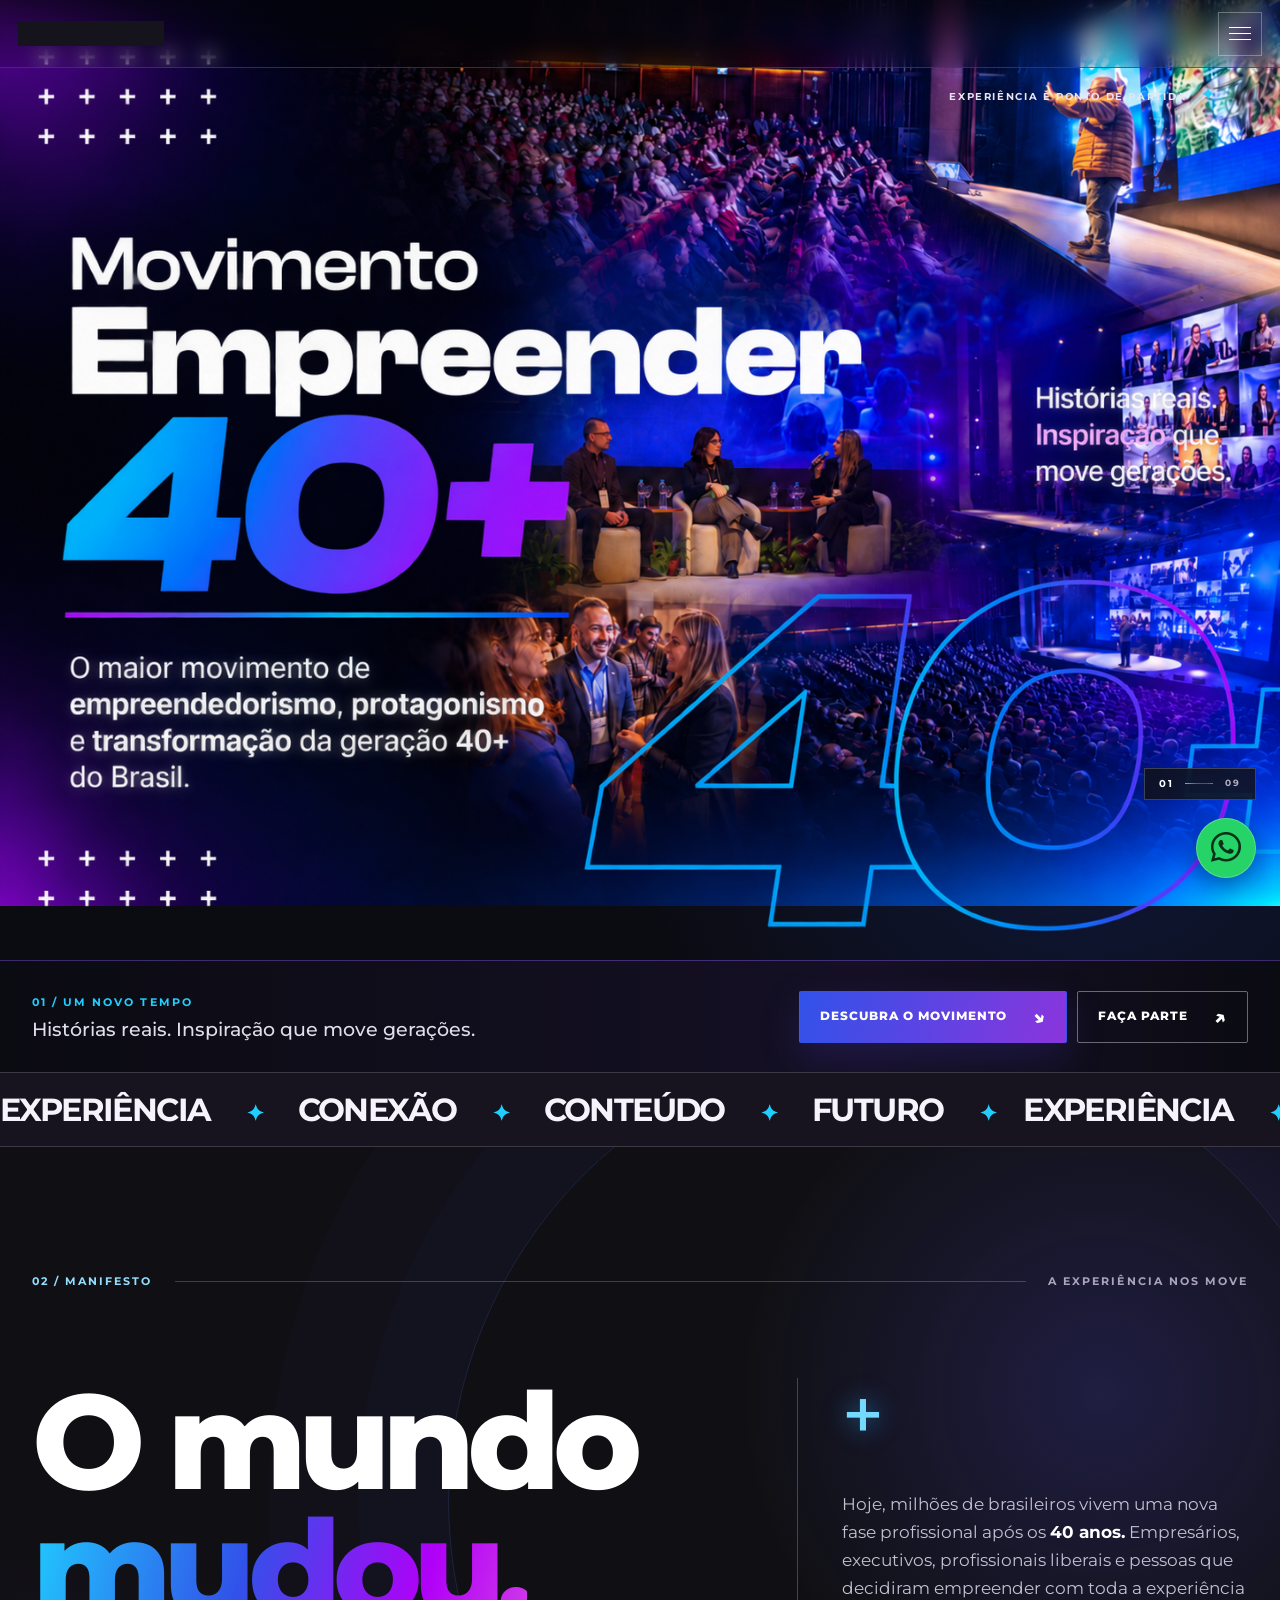
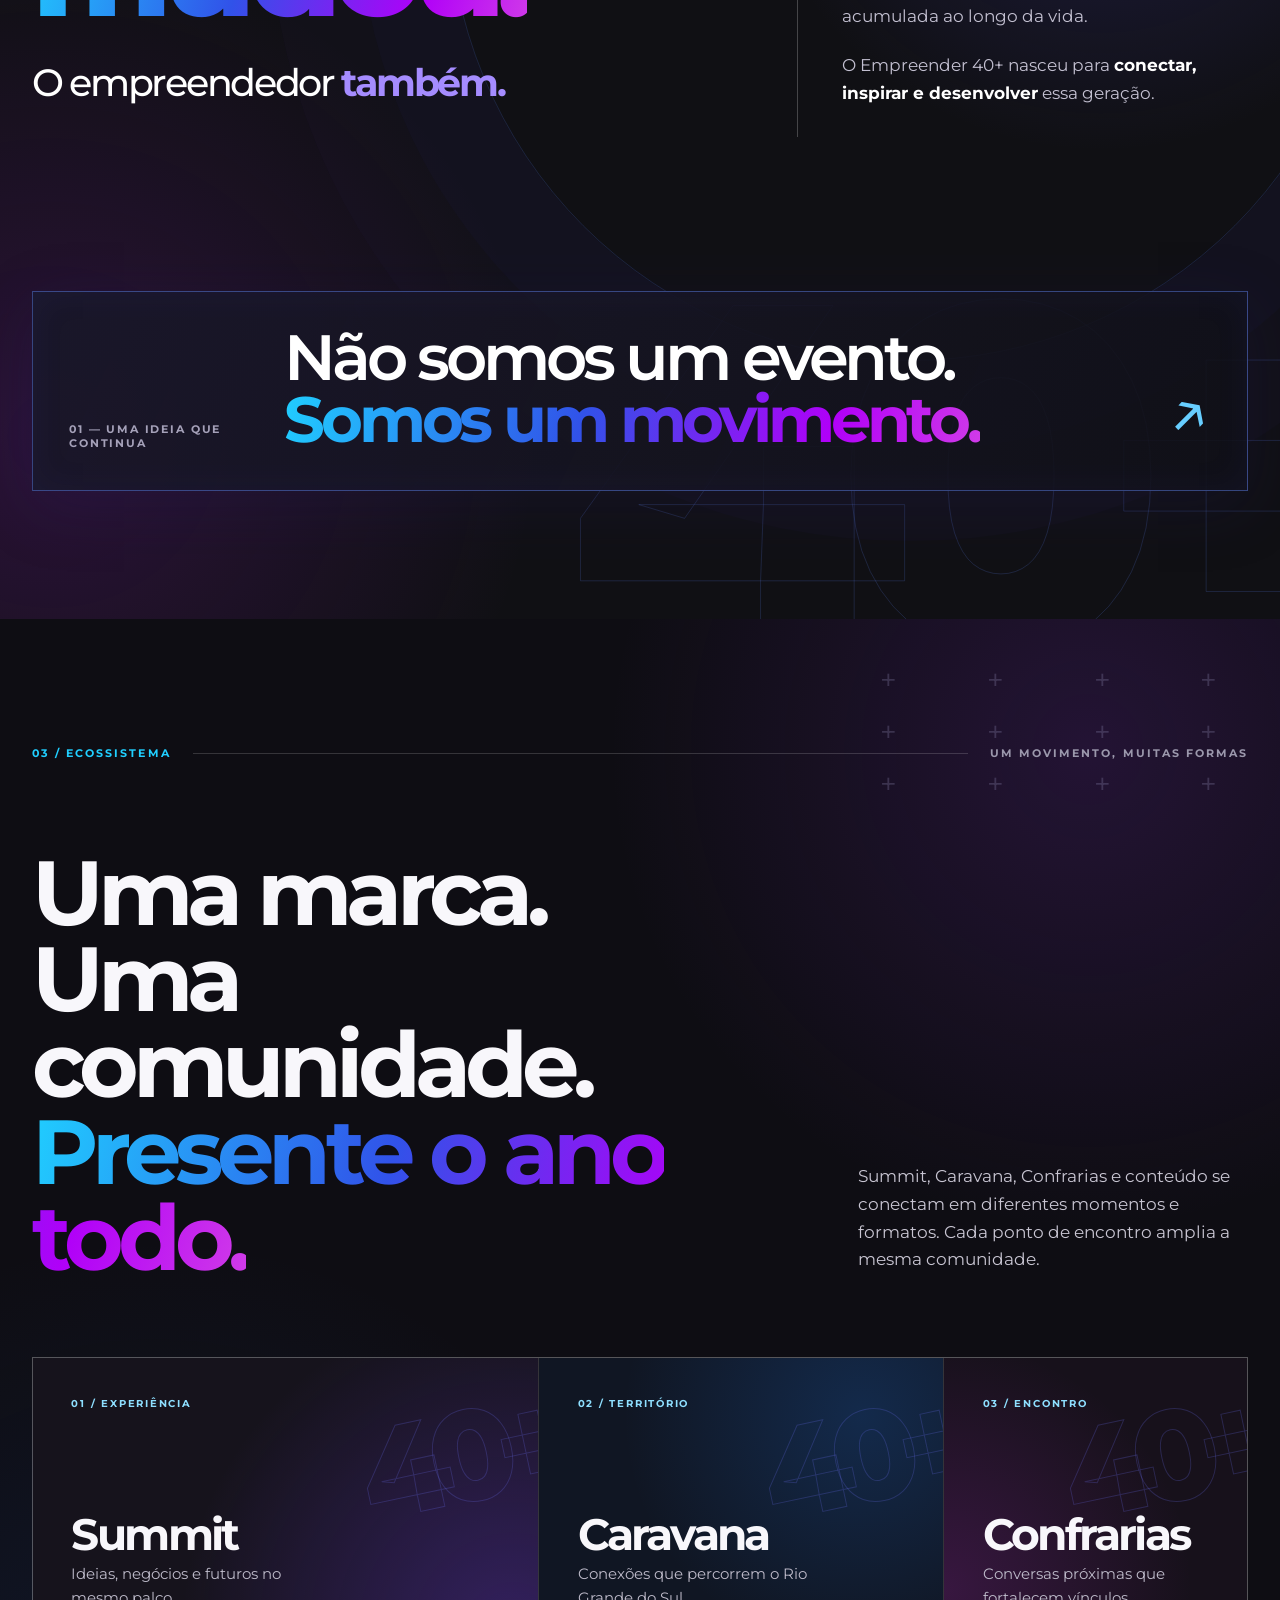
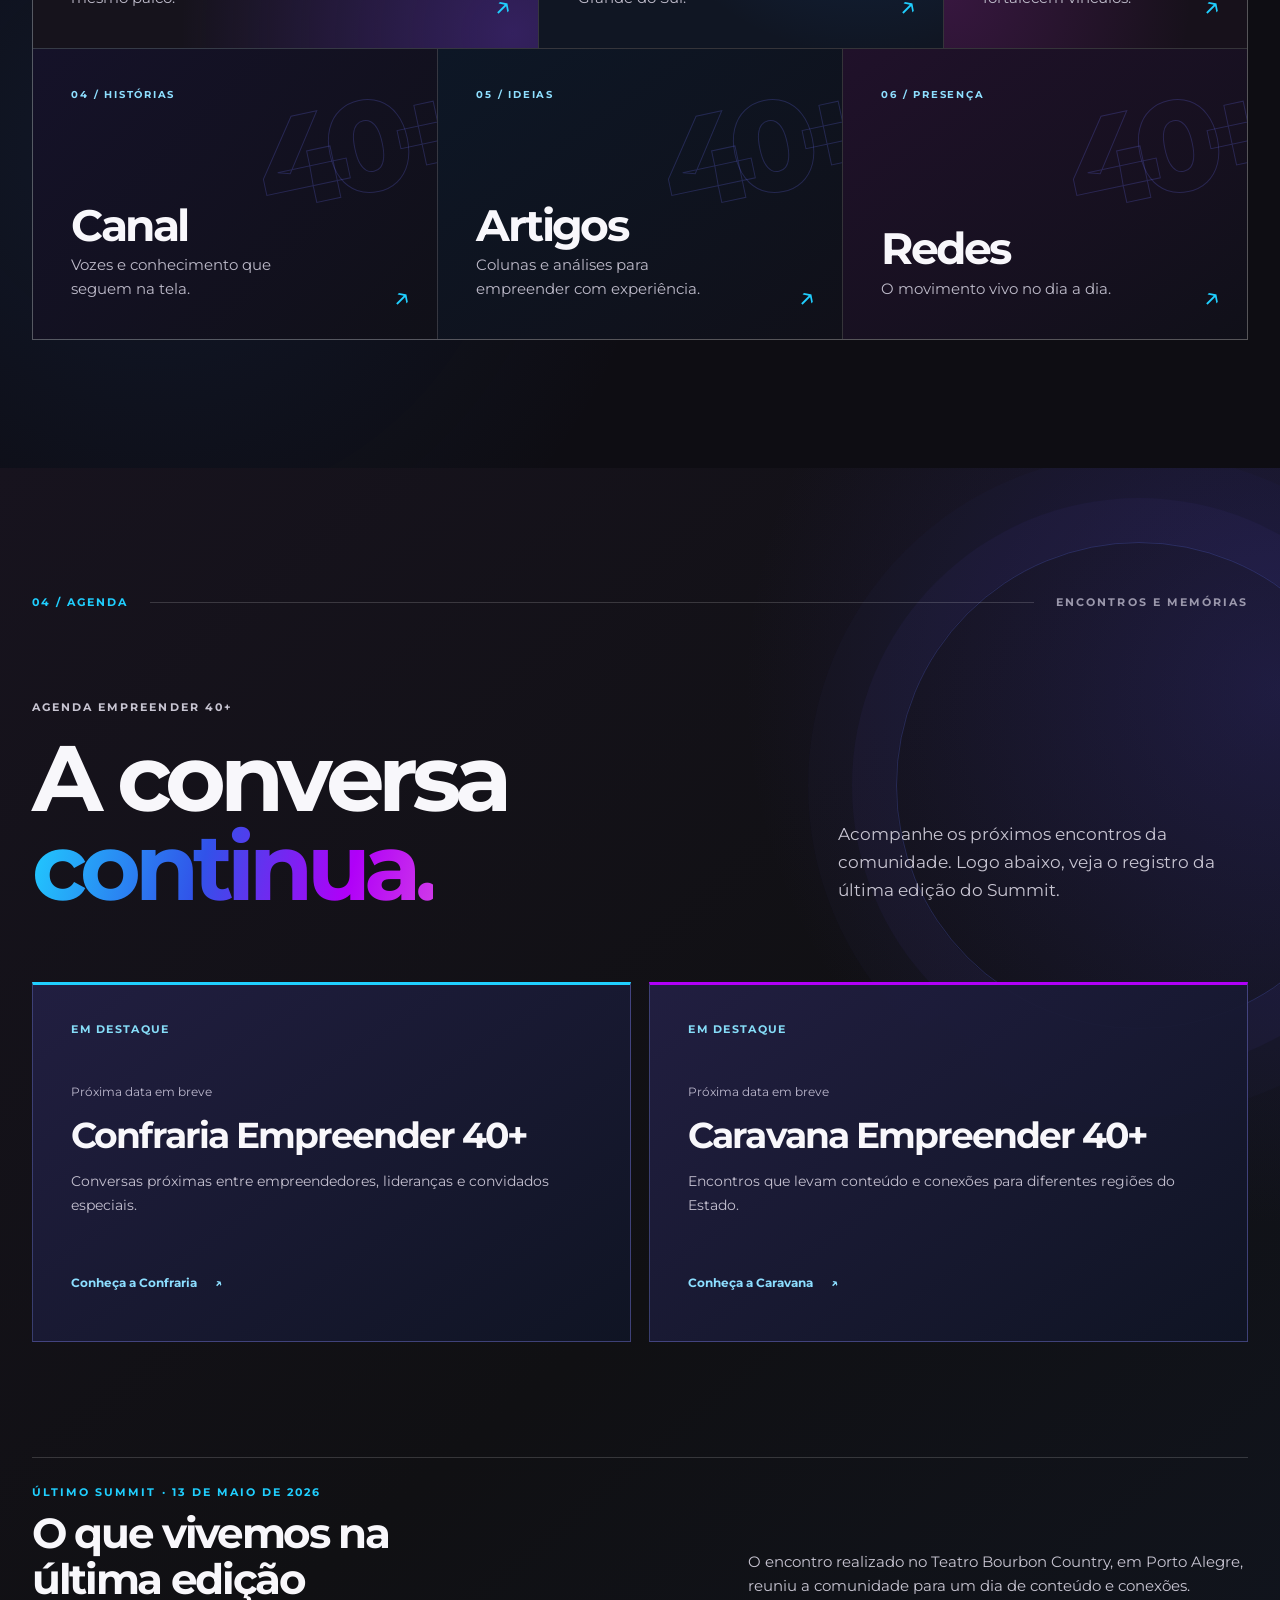
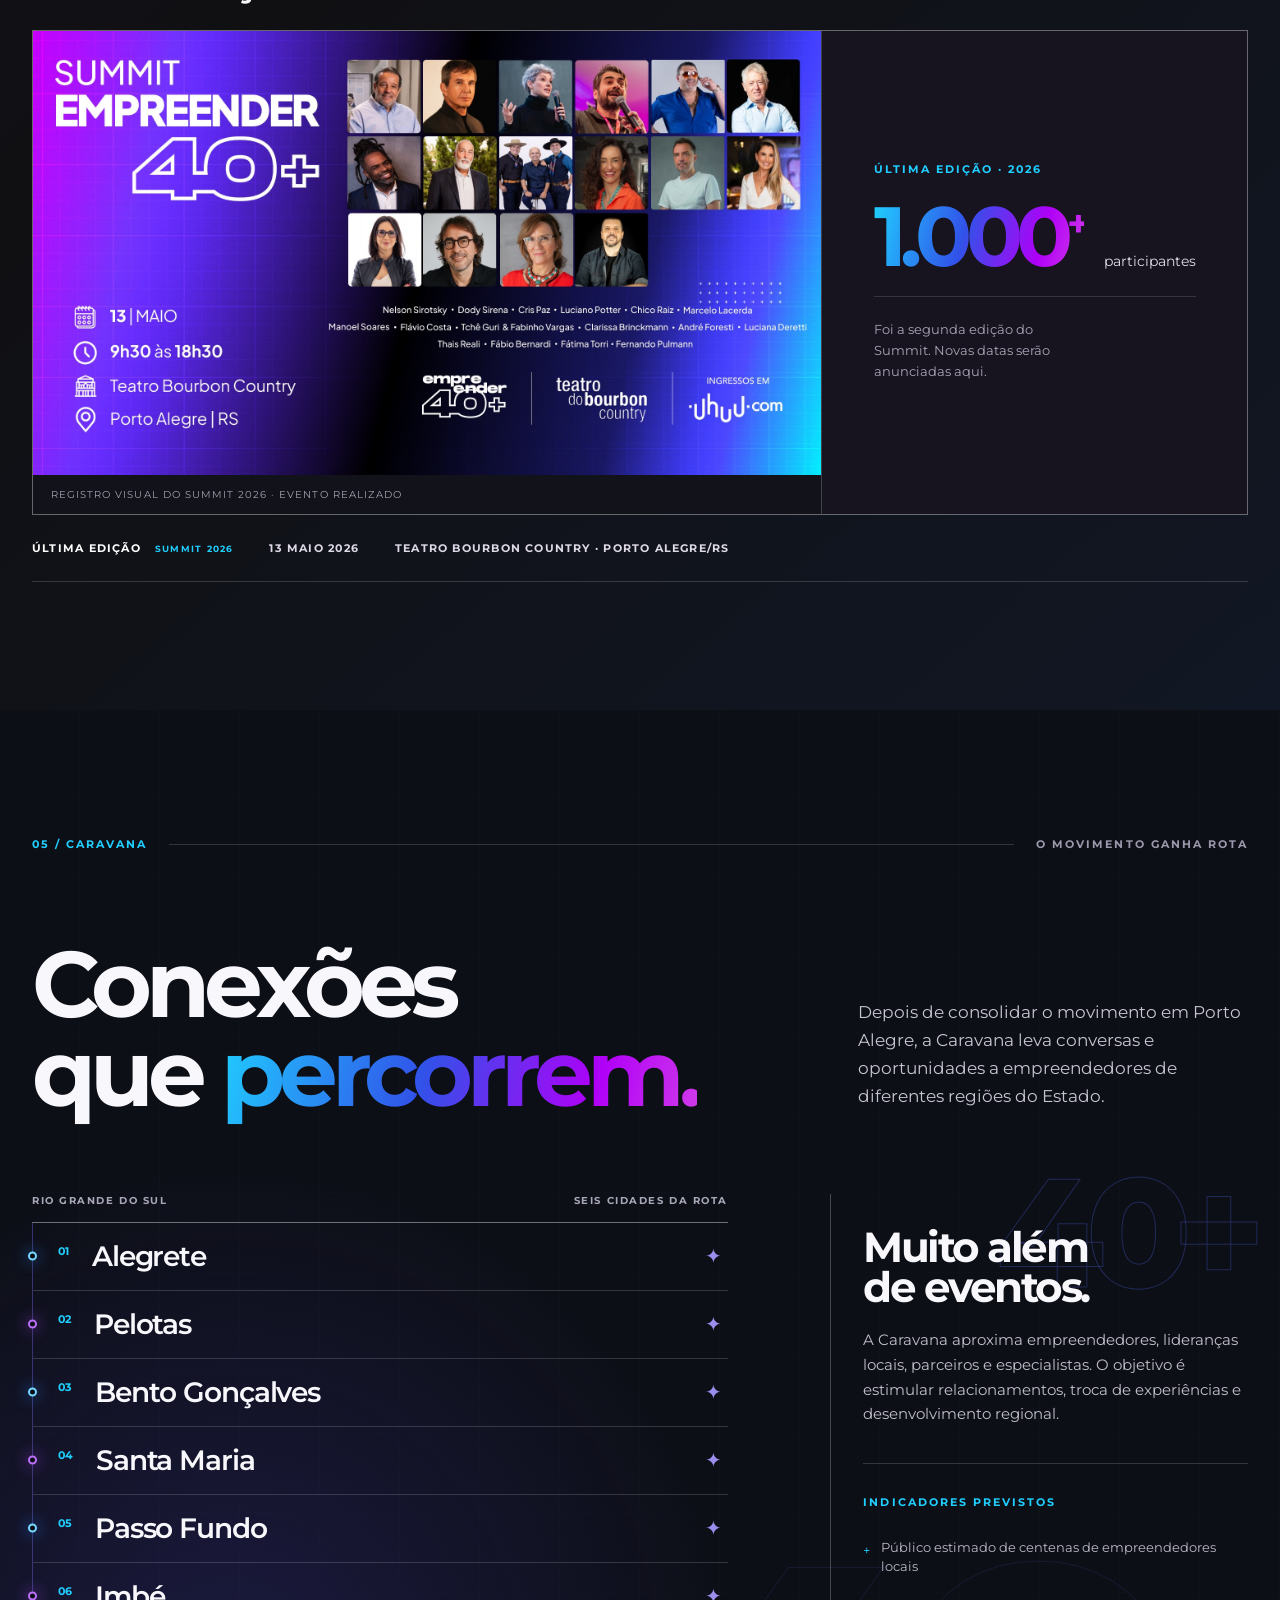
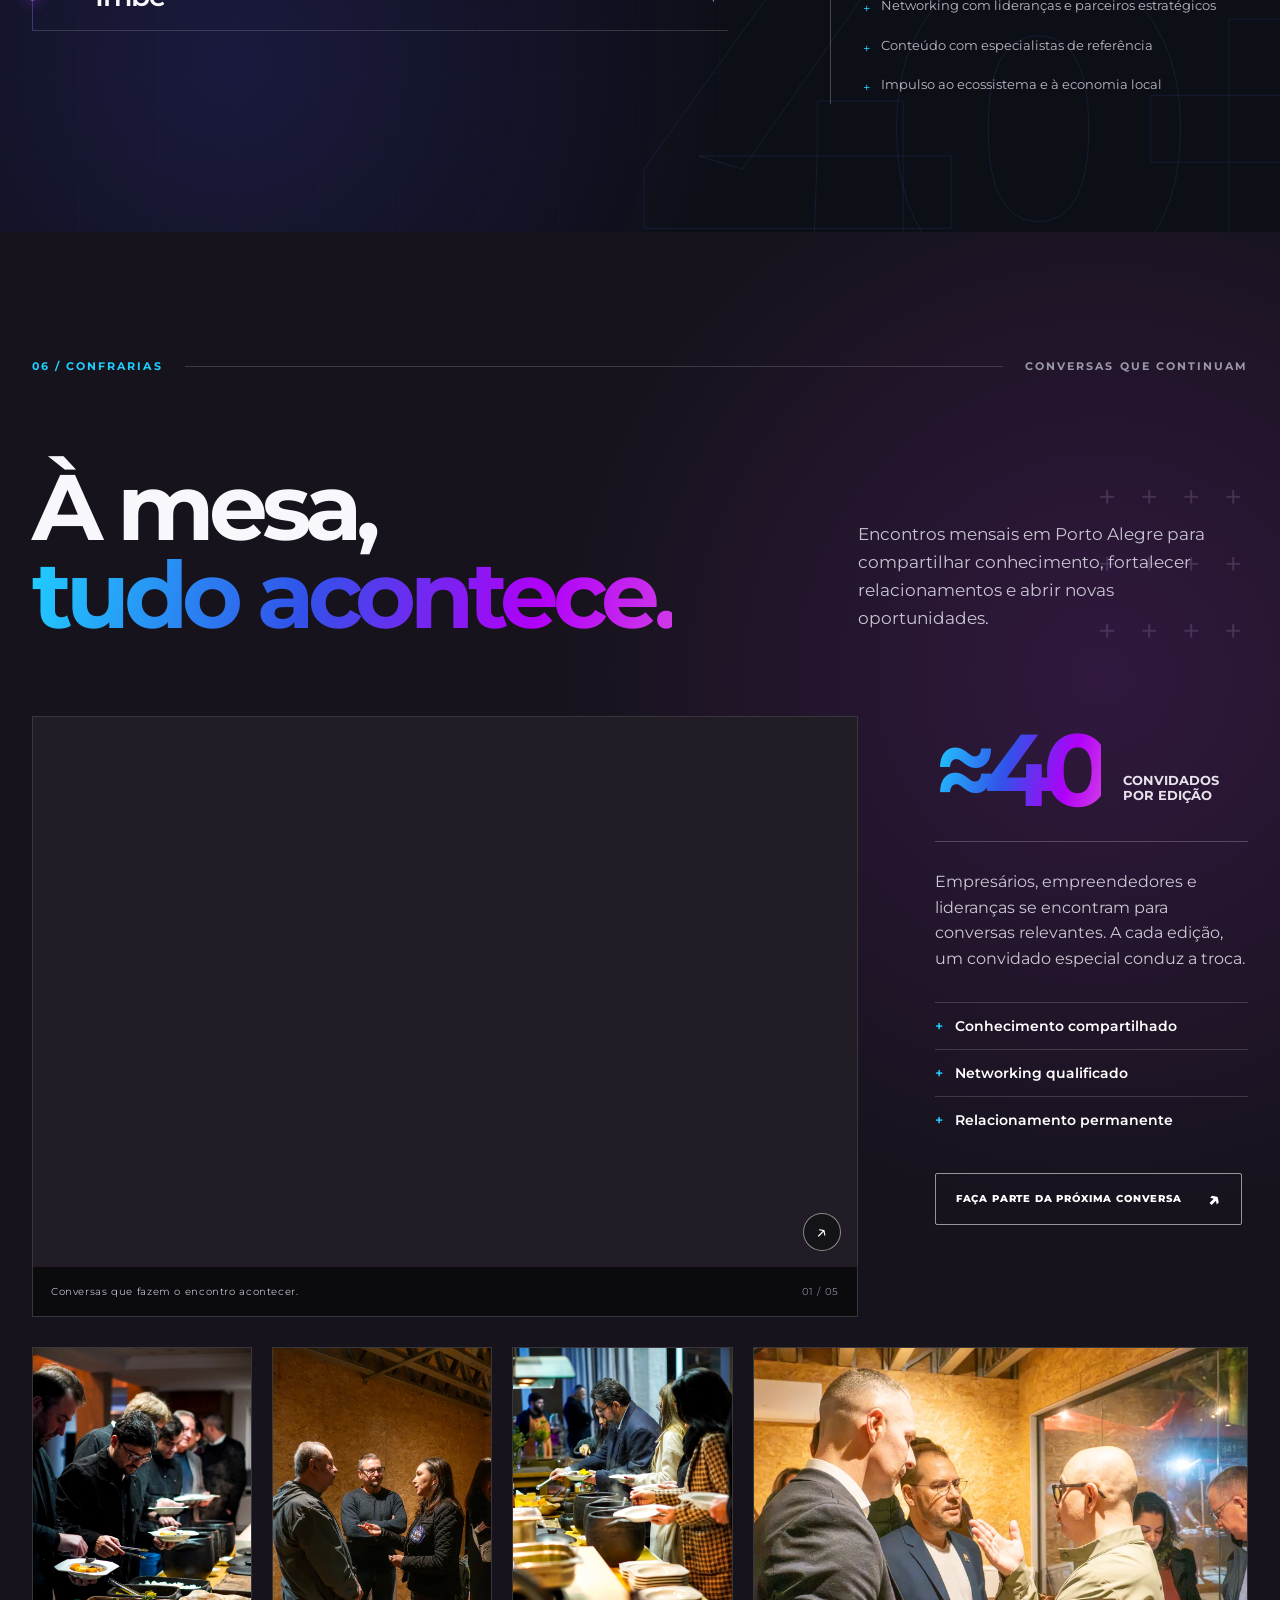
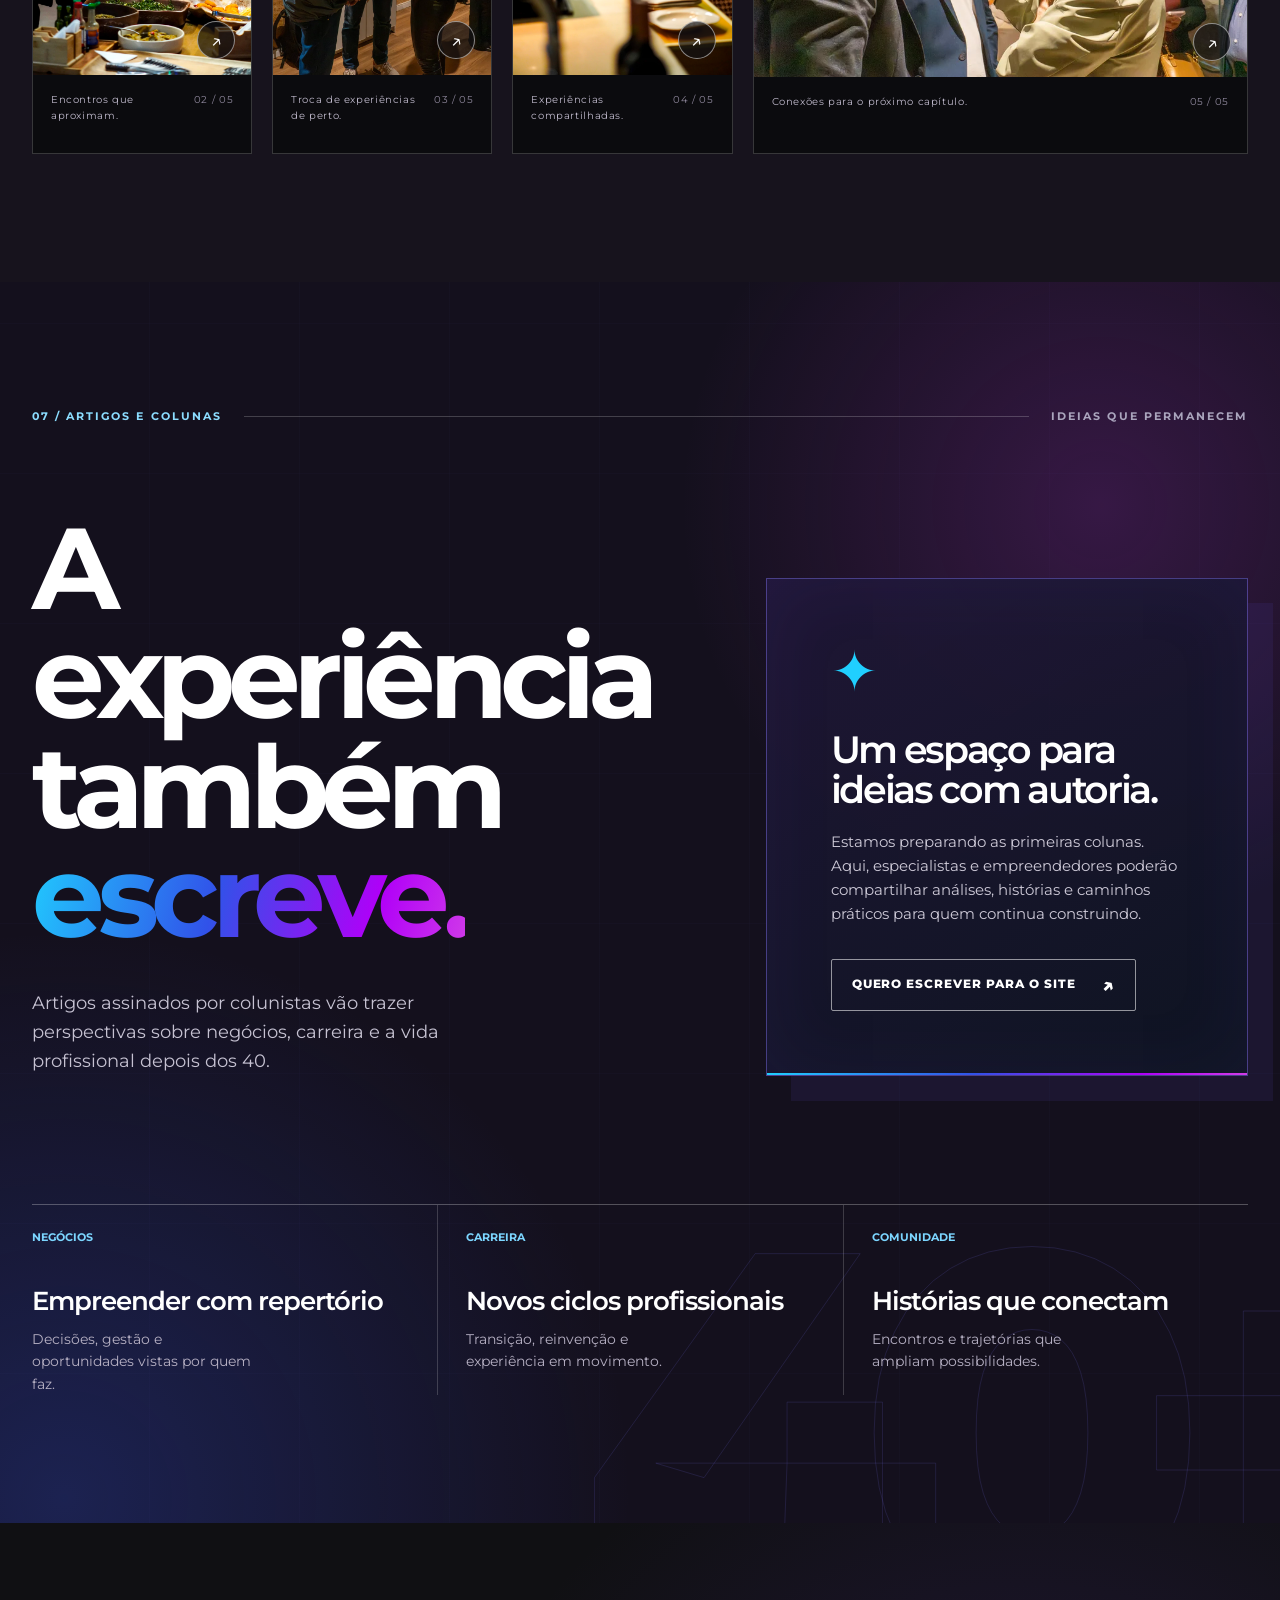
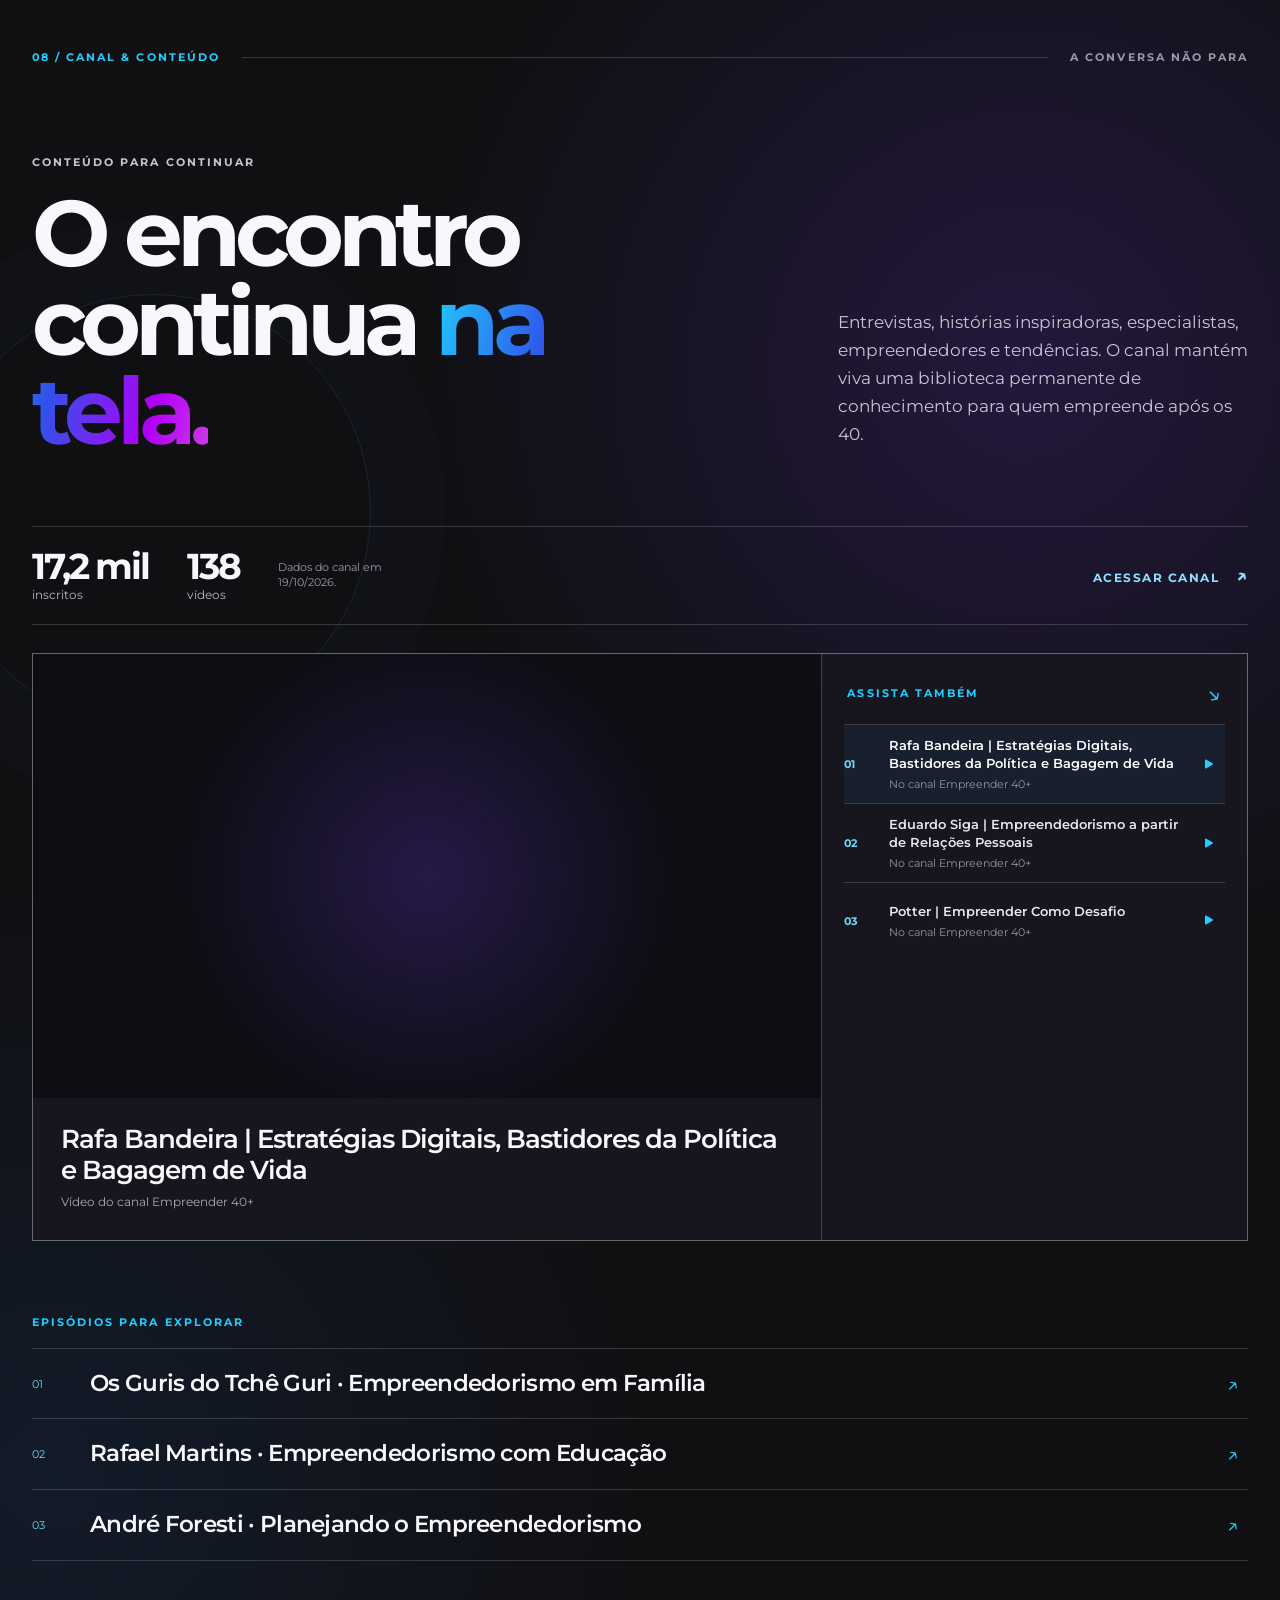
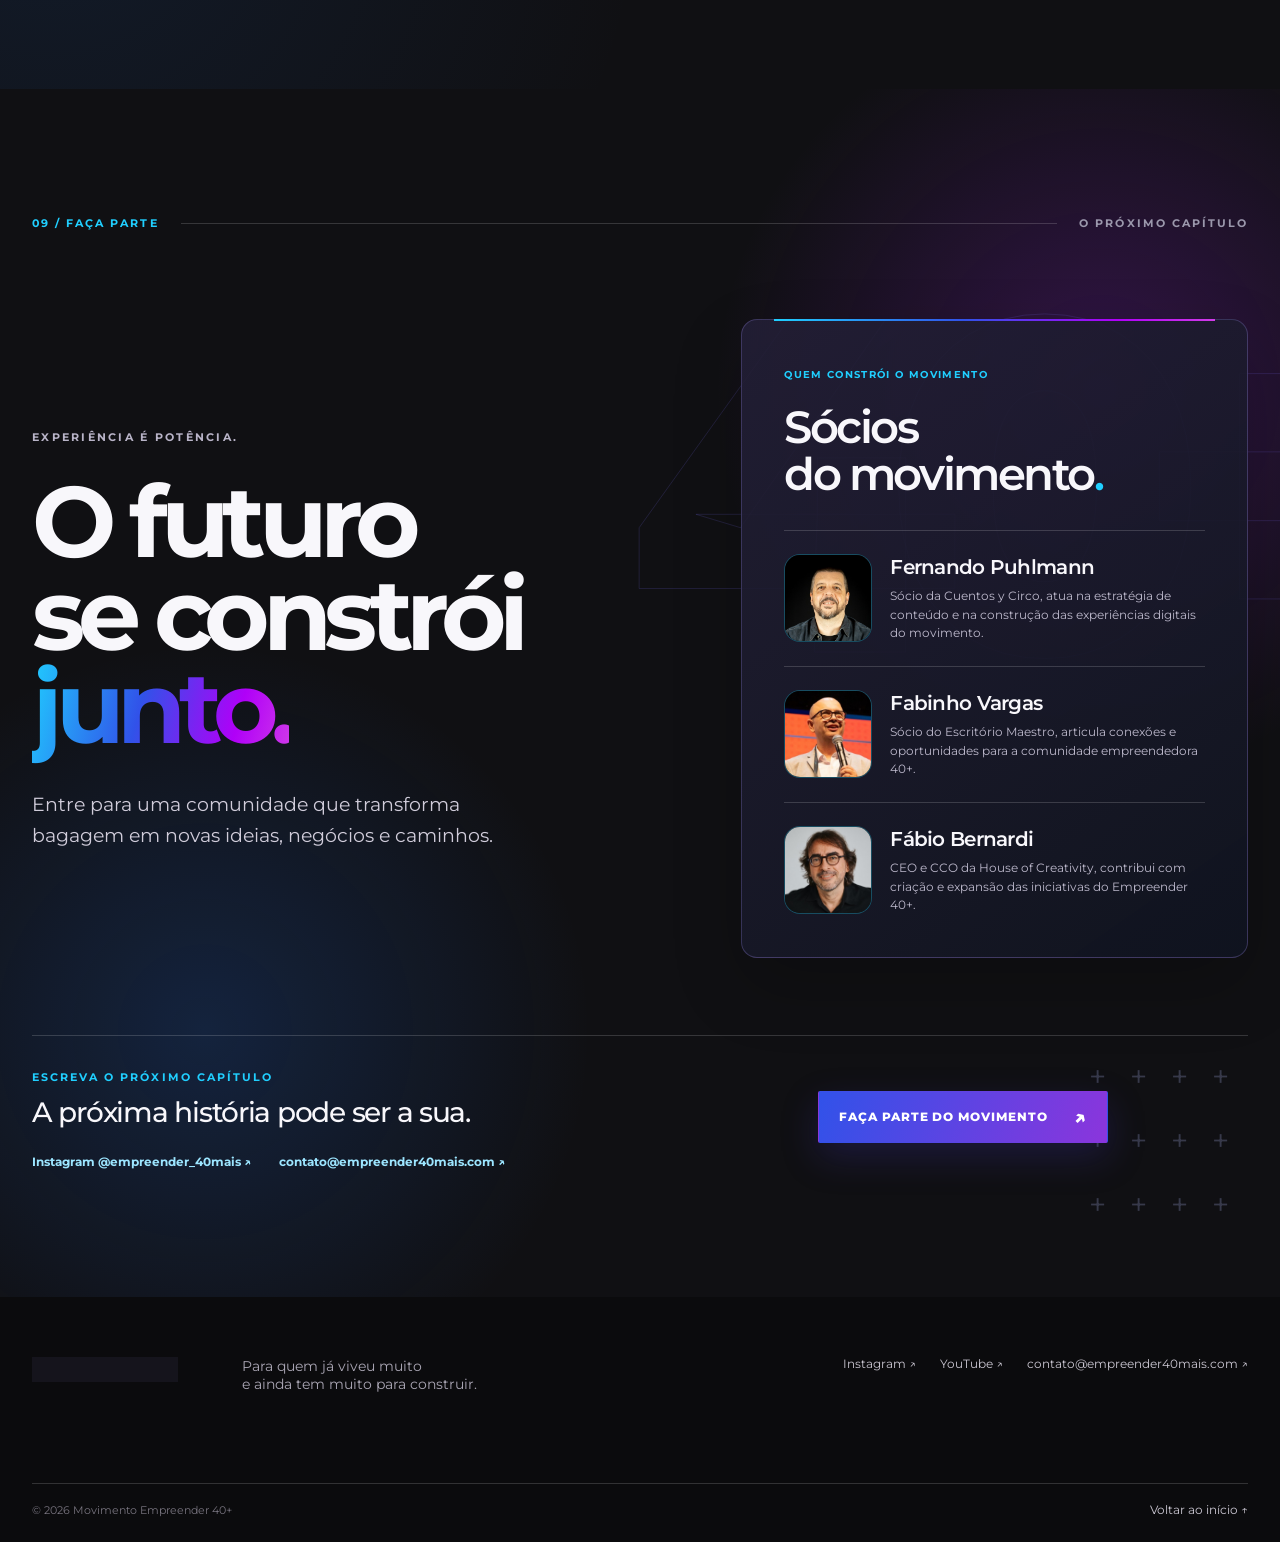
==== commit cd9b43f6: "Adiciona página de apresentação para futuros colunistas" ====
--- a/index.html
+++ b/index.html
@@ -139,7 +139,7 @@
     <section class="deck-section editorial" id="site" data-slide="07" aria-labelledby="editorial-title">
       <div class="section-shell">
         <div class="section-top"><span class="micro-label">07 / ARTIGOS E COLUNAS</span><span class="top-rule" aria-hidden="true"></span><span class="micro-label">IDEIAS QUE PERMANECEM</span></div>
-        <div class="editorial-layout"><div class="editorial-title"><h2 id="editorial-title">A experiência<br>também <em>escreve.</em></h2><p>Artigos assinados por colunistas vão trazer perspectivas sobre negócios, carreira e a vida profissional depois dos 40.</p></div><div class="editorial-story"><span class="story-mark" aria-hidden="true">✦</span><h3>Um espaço para ideias com autoria.</h3><p>Estamos preparando as primeiras colunas. Aqui, especialistas e empreendedores poderão compartilhar análises, histórias e caminhos práticos para quem continua construindo.</p><a class="button button-outline" href="mailto:contato@empreender40mais.com?subject=Quero%20ser%20colunista%20do%20Empreender%2040%2B">Quero escrever para o site <span aria-hidden="true">↗</span></a></div></div>
+        <div class="editorial-layout"><div class="editorial-title"><h2 id="editorial-title">A experiência<br>também <em>escreve.</em></h2><p>Artigos assinados por colunistas vão trazer perspectivas sobre negócios, carreira e a vida profissional depois dos 40.</p></div><div class="editorial-story"><span class="story-mark" aria-hidden="true">✦</span><h3>Um espaço para ideias com autoria.</h3><p>Estamos preparando as primeiras colunas. Aqui, especialistas e empreendedores poderão compartilhar análises, histórias e caminhos práticos para quem continua construindo.</p><a class="button button-outline" href="colunistas.html">Quero escrever para o site <span aria-hidden="true">↗</span></a></div></div>
         <div class="editorial-topics" aria-label="Temas das próximas colunas"><div><span>NEGÓCIOS</span><strong>Empreender com repertório</strong><p>Decisões, gestão e oportunidades vistas por quem faz.</p></div><div><span>CARREIRA</span><strong>Novos ciclos profissionais</strong><p>Transição, reinvenção e experiência em movimento.</p></div><div><span>COMUNIDADE</span><strong>Histórias que conectam</strong><p>Encontros e trajetórias que ampliam possibilidades.</p></div></div>
       </div>
     </section>
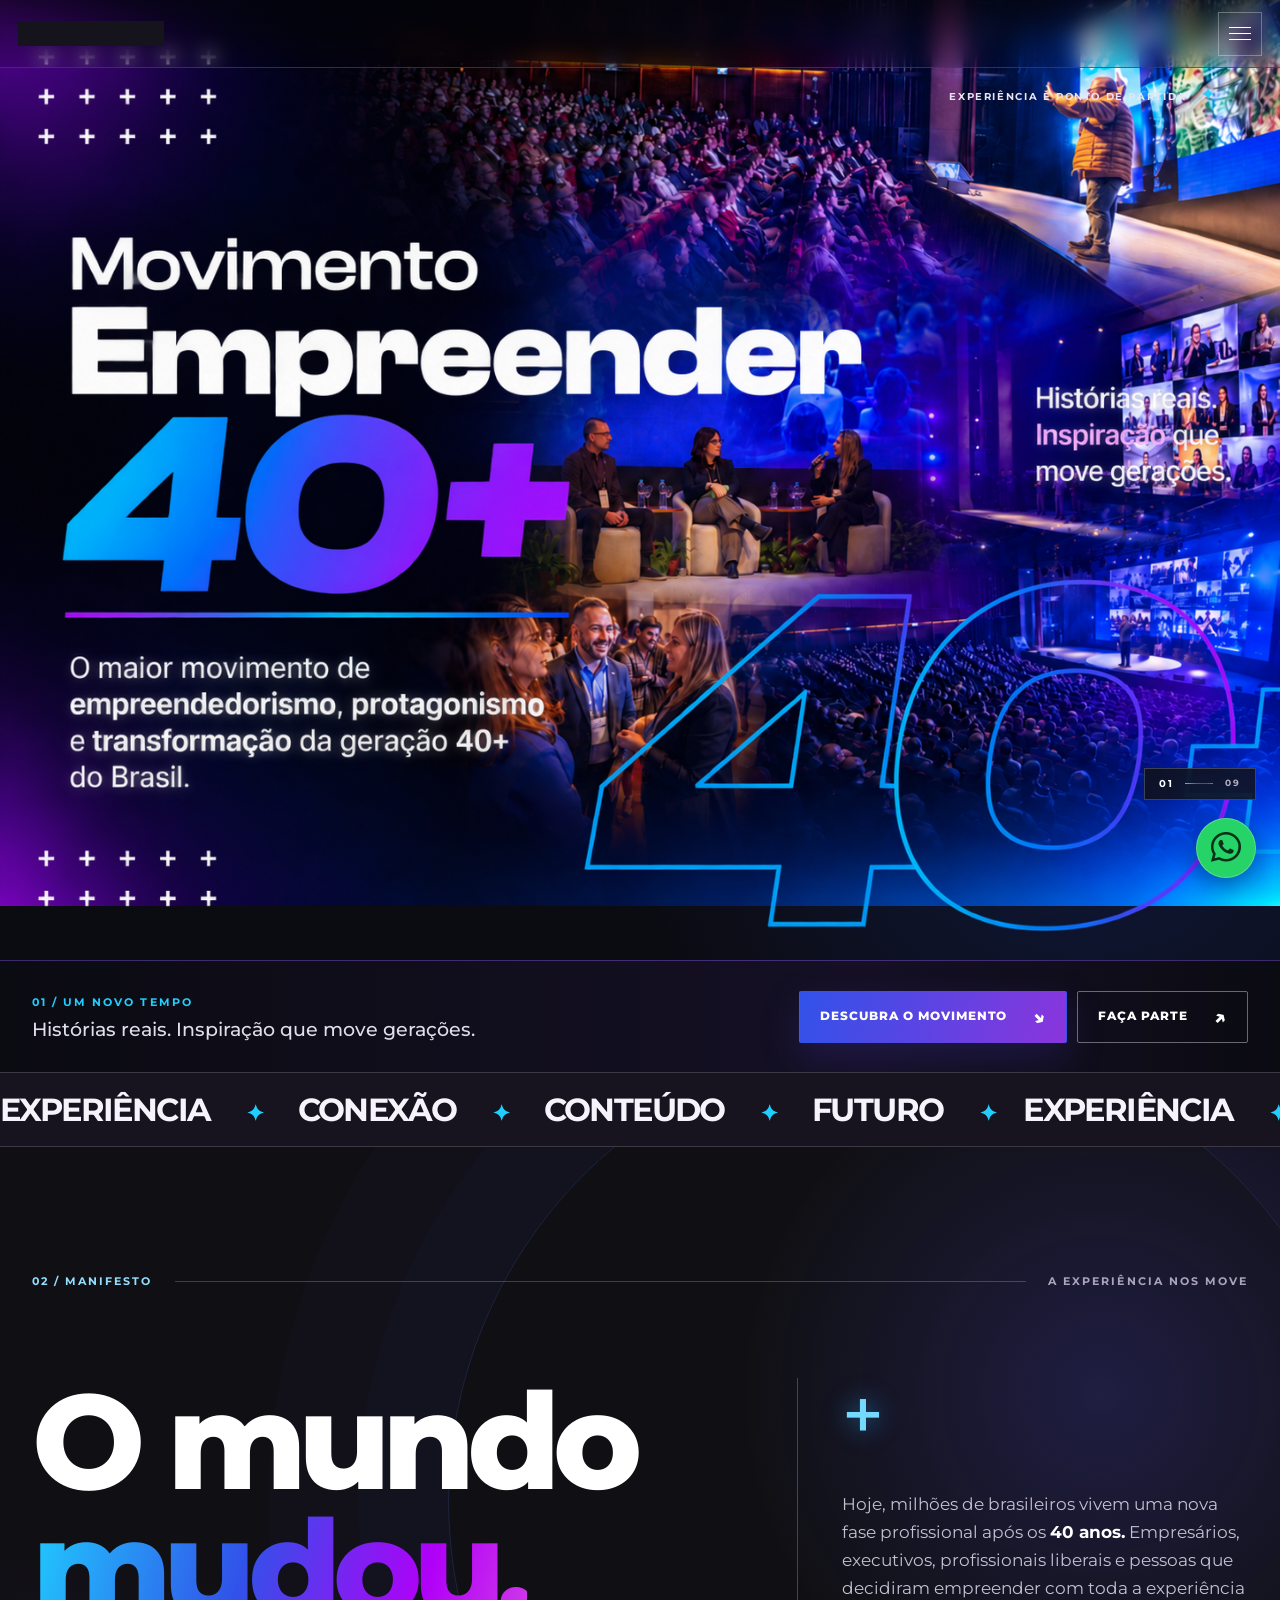
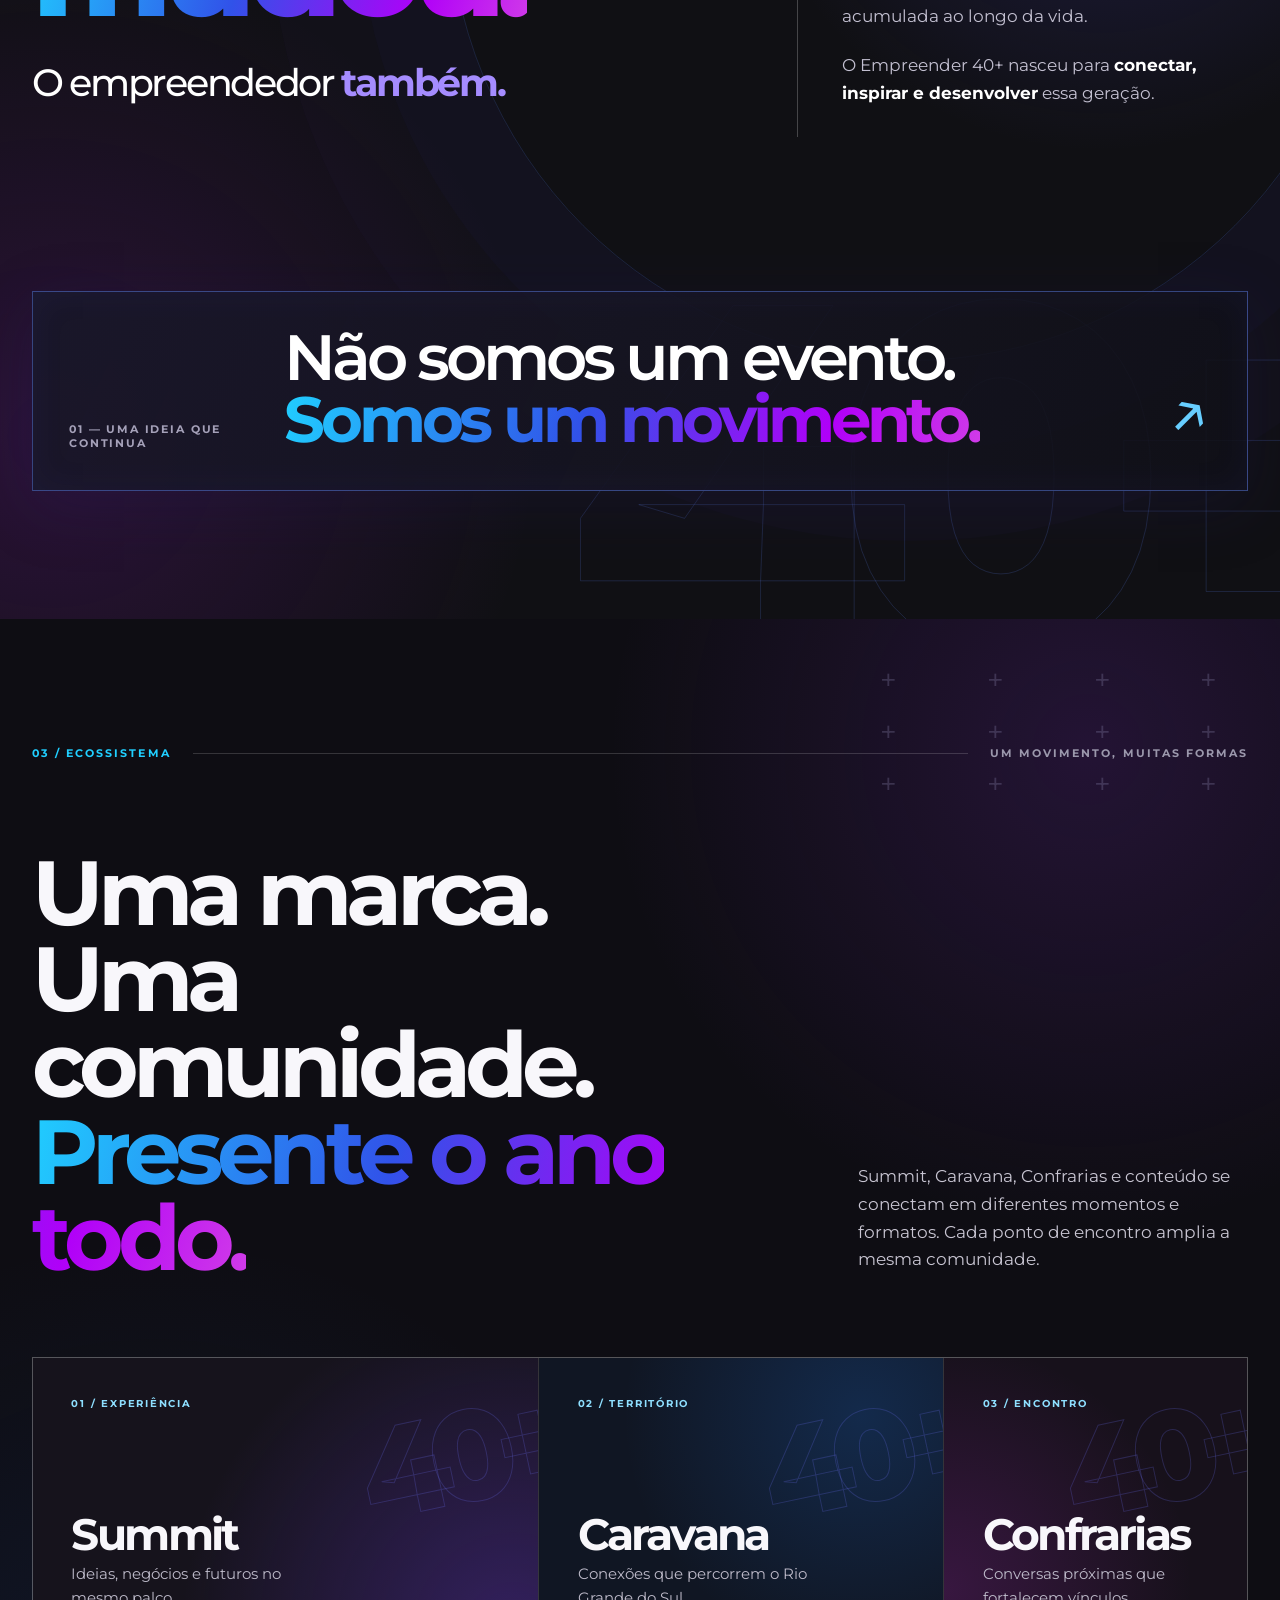
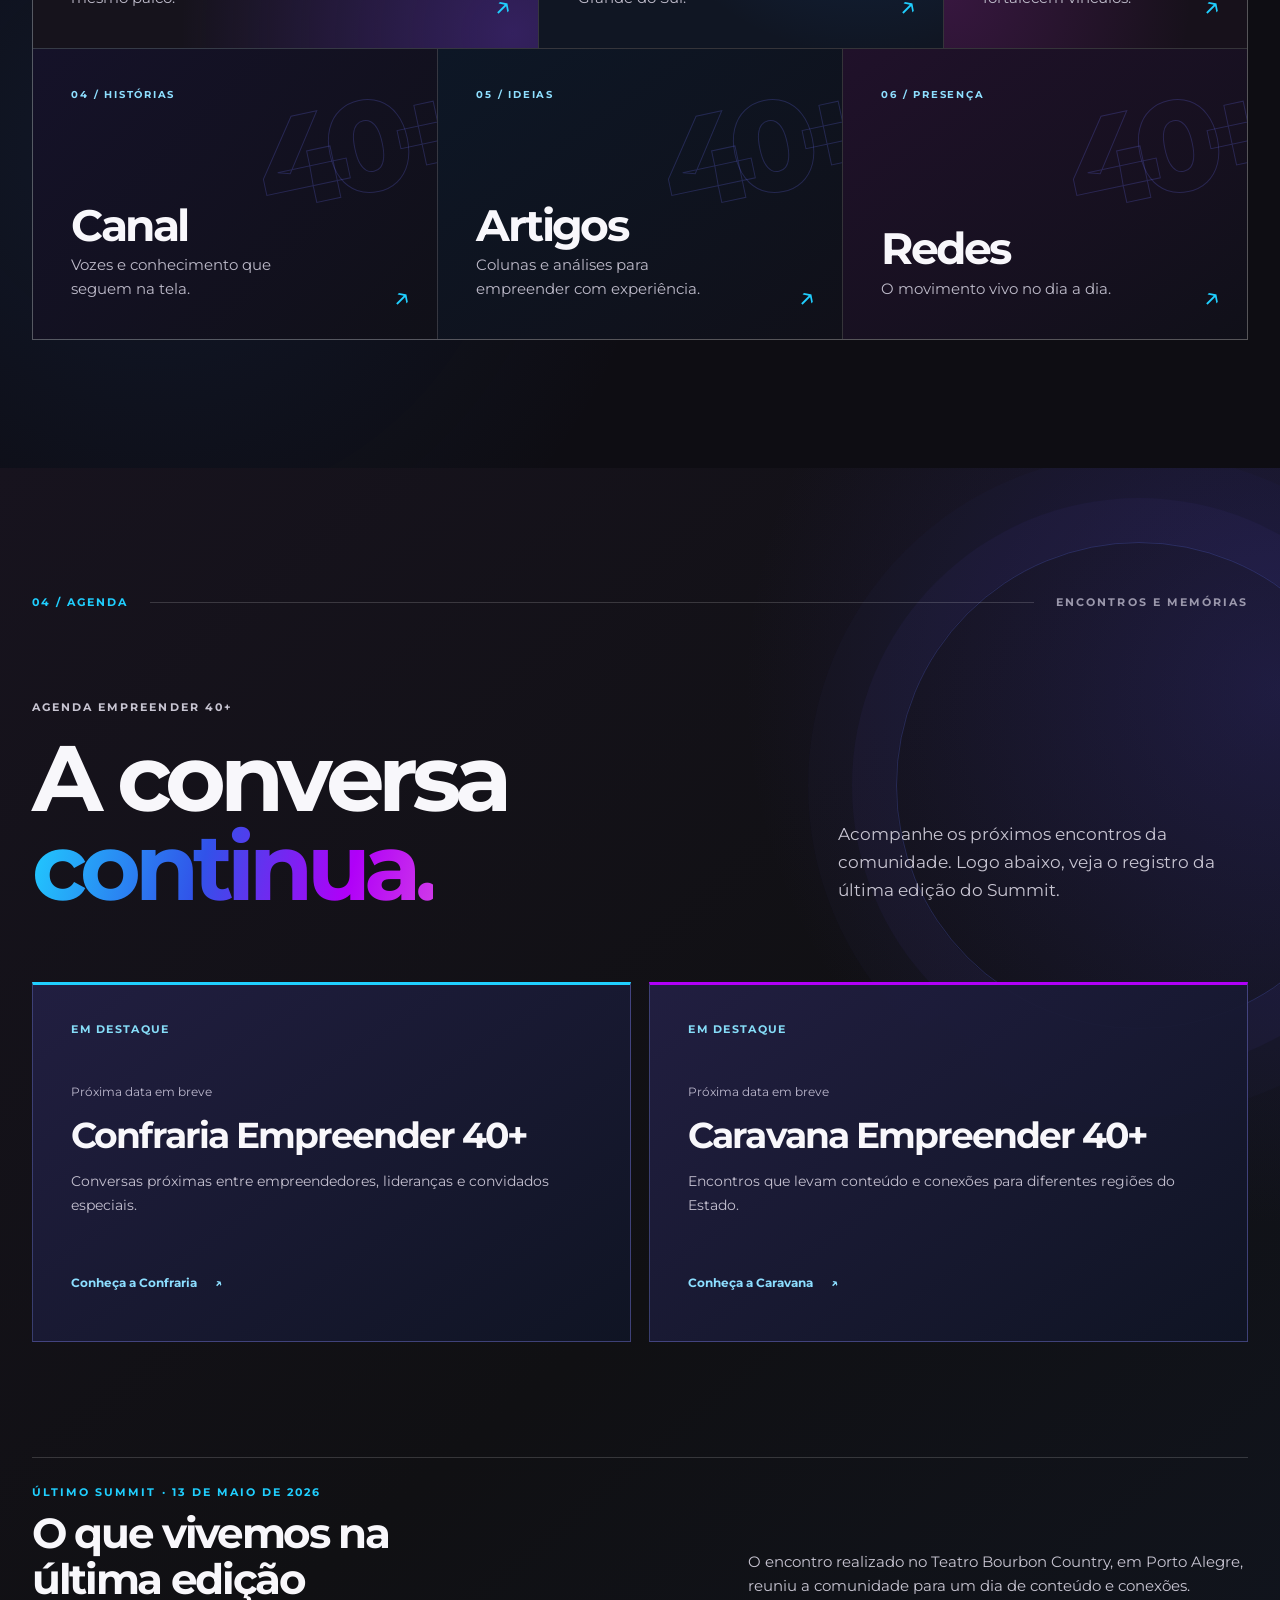
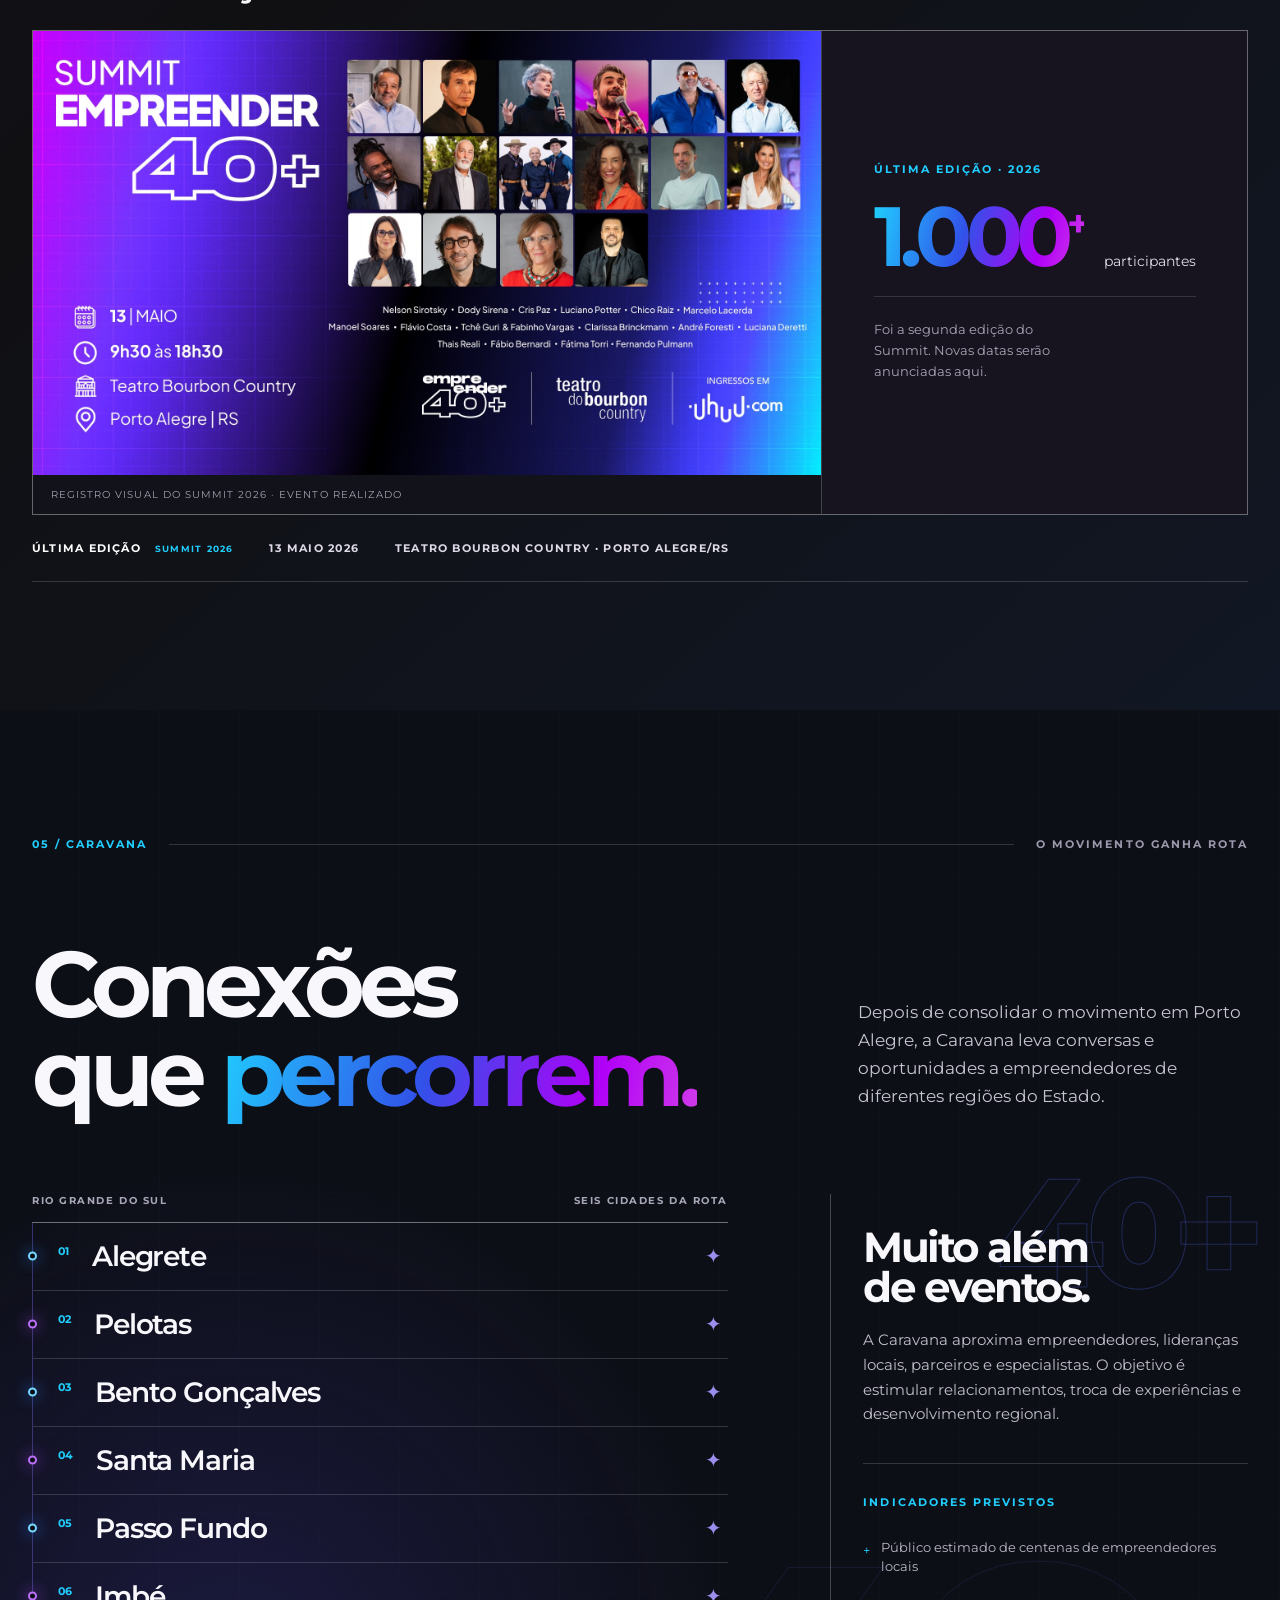
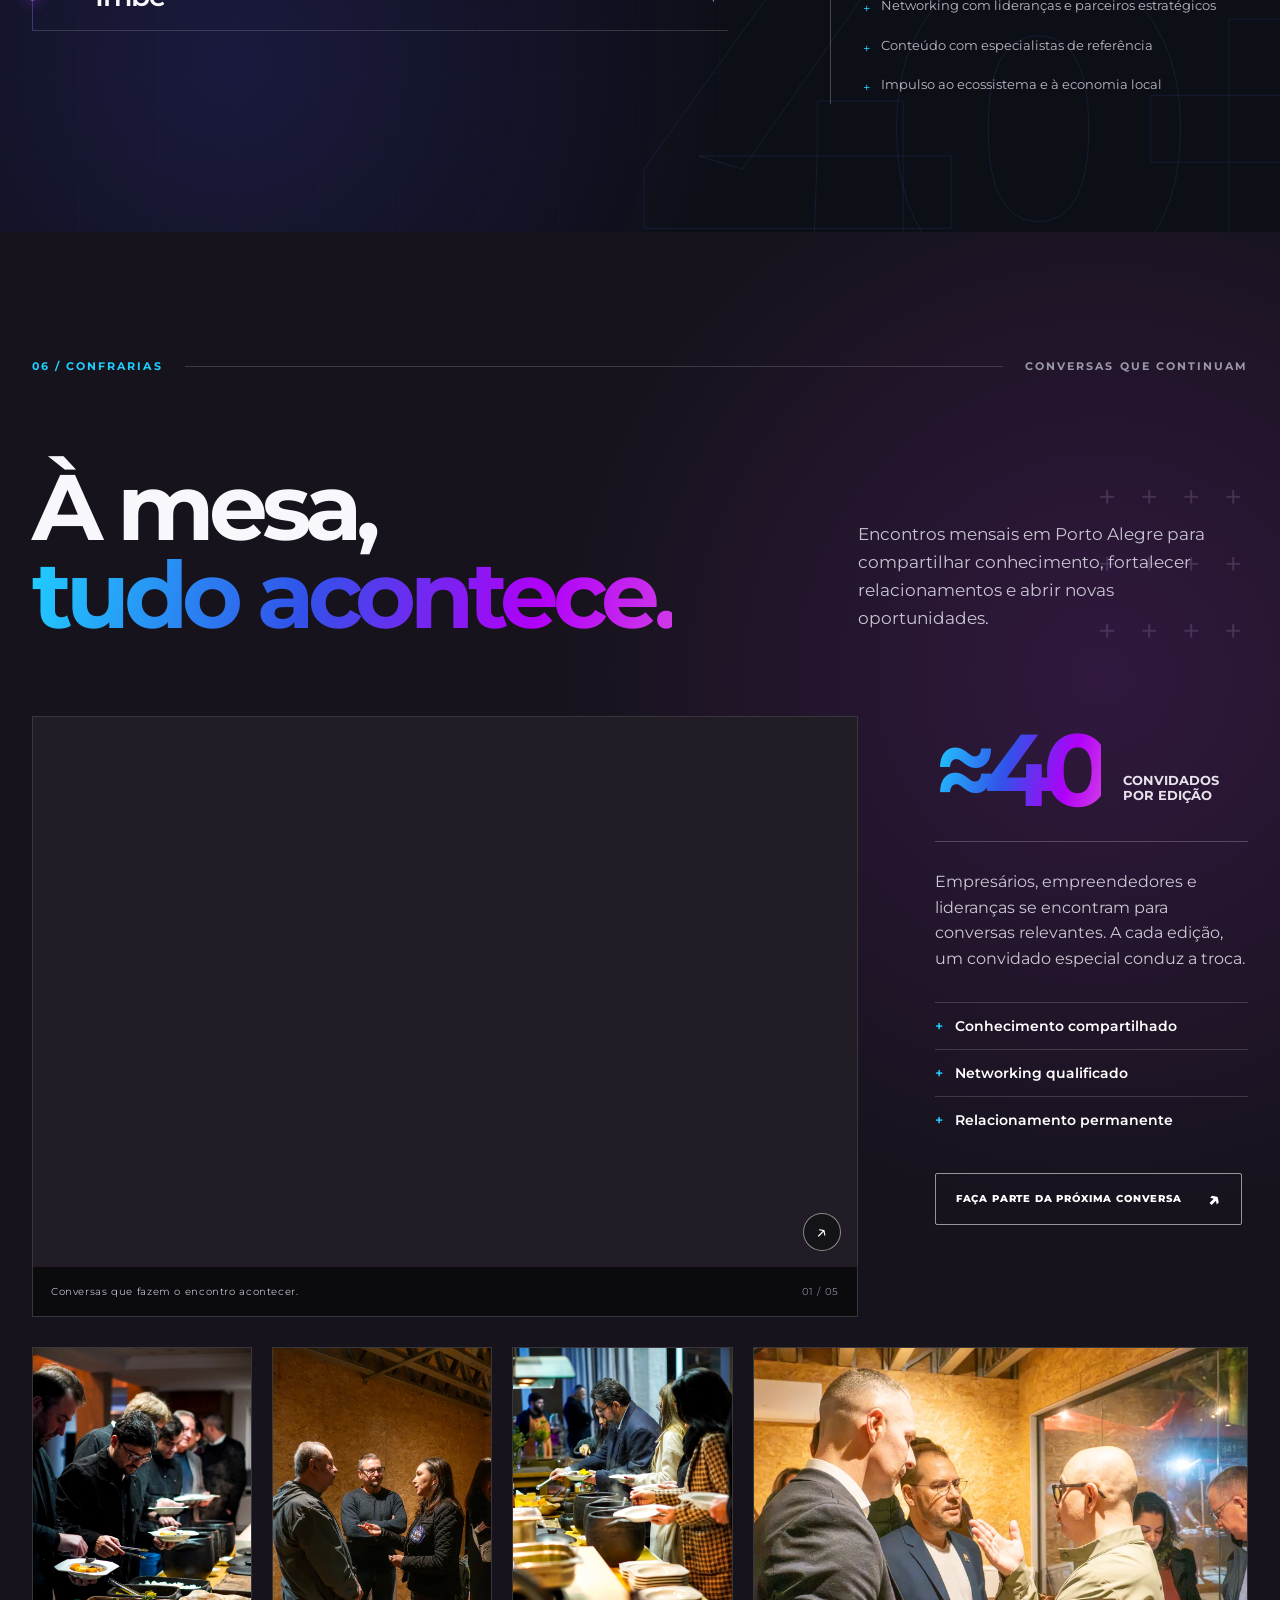
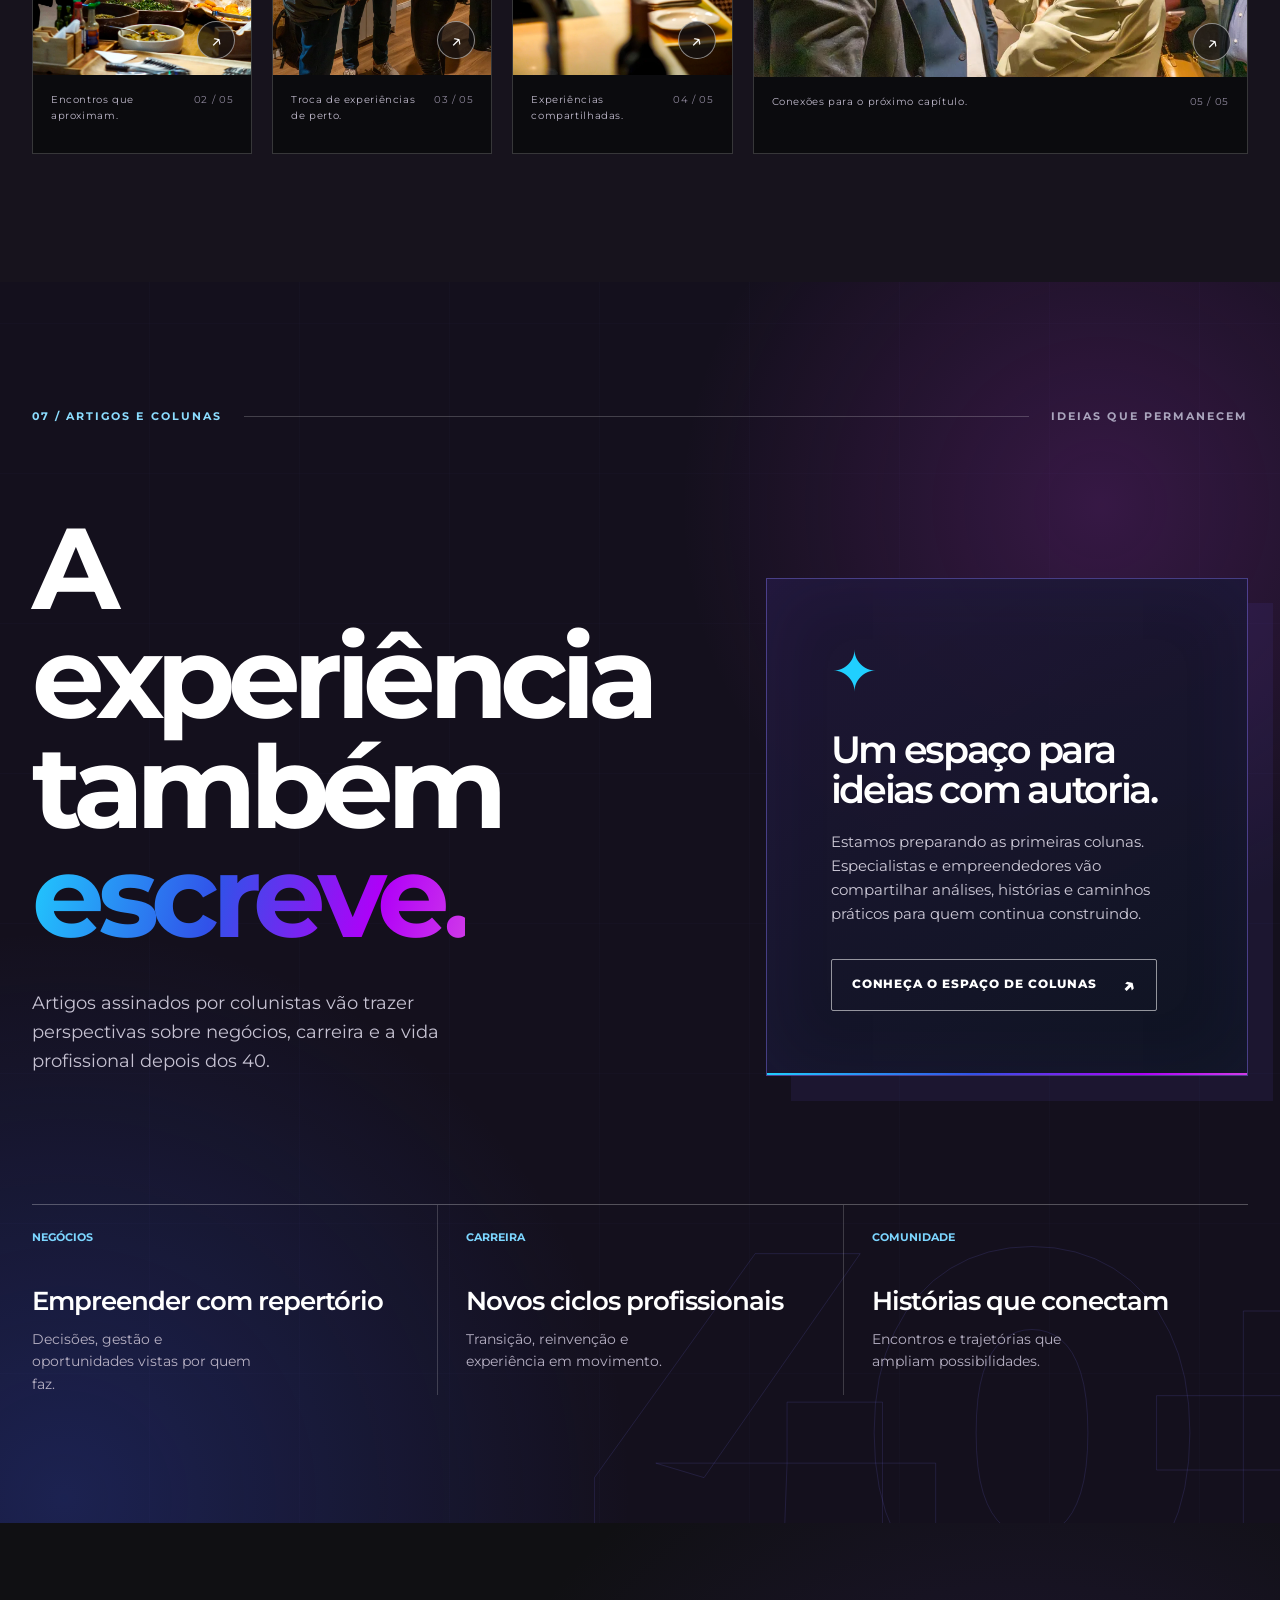
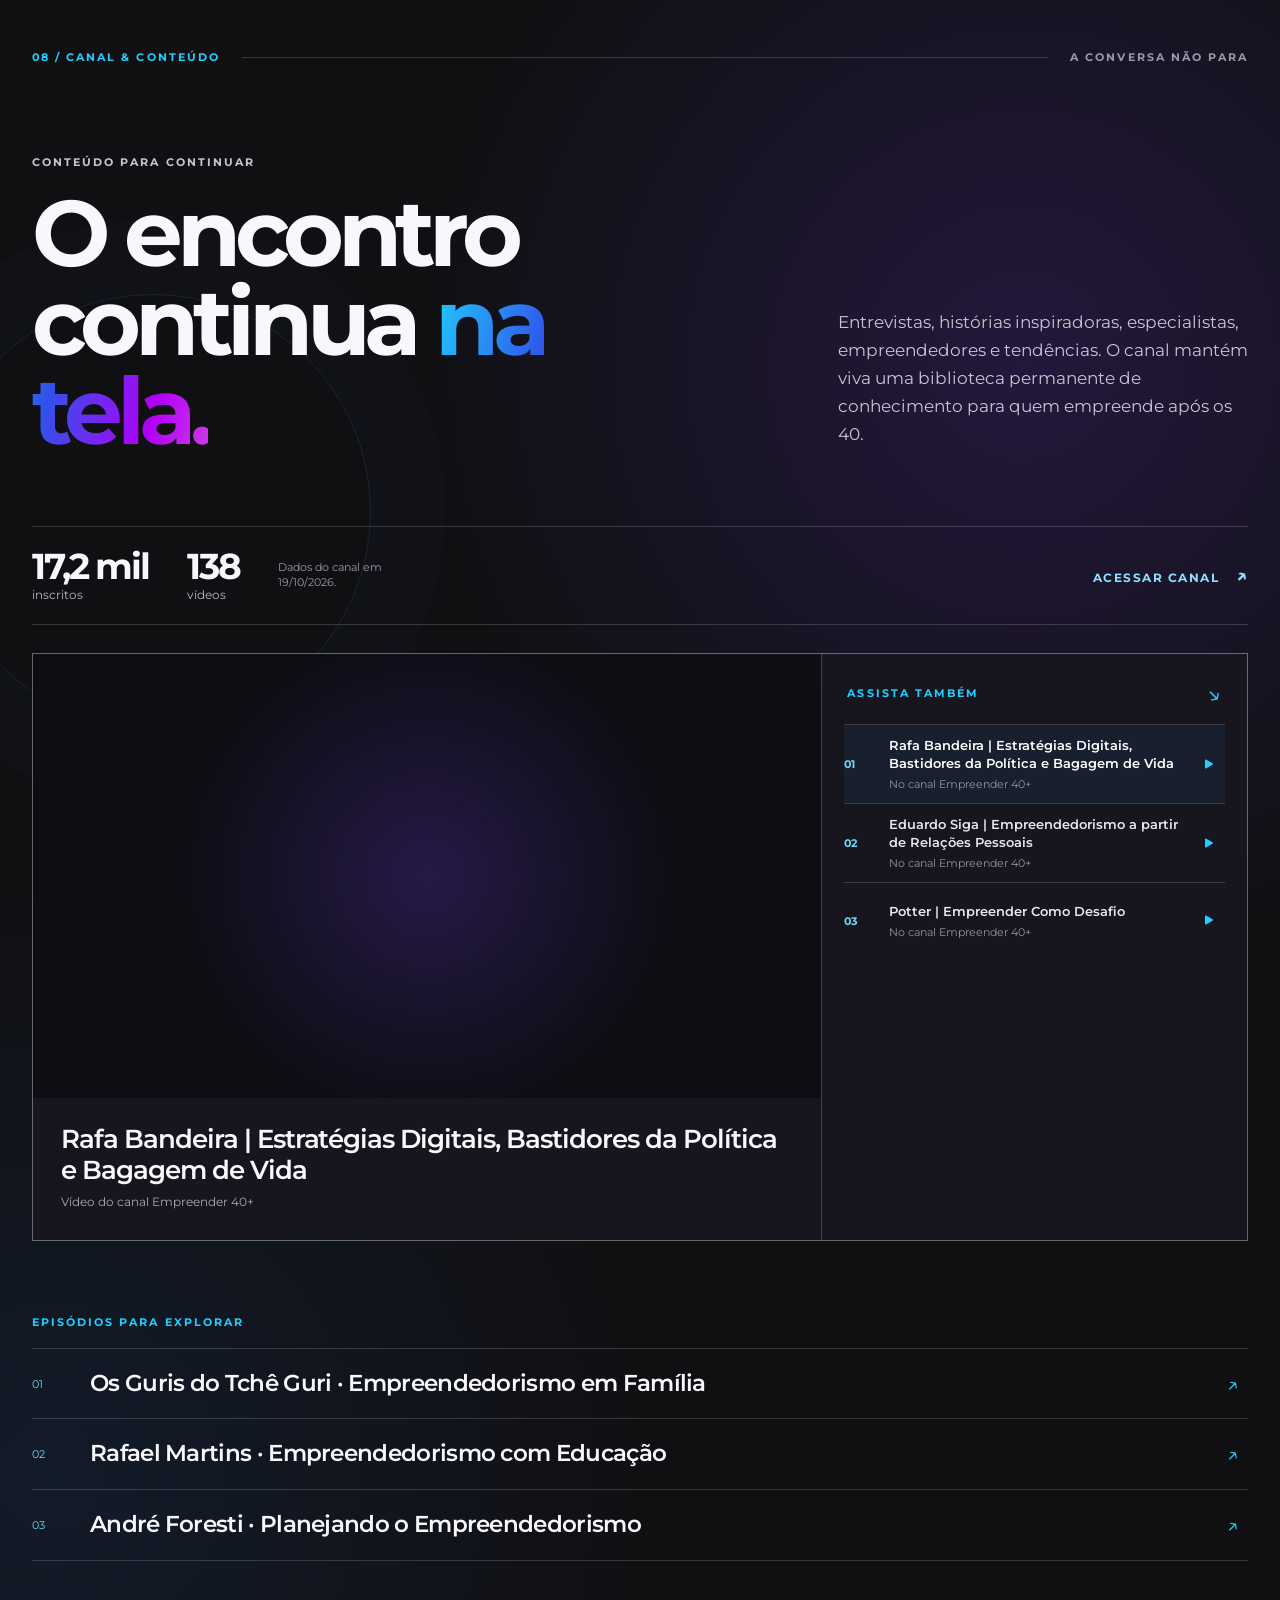
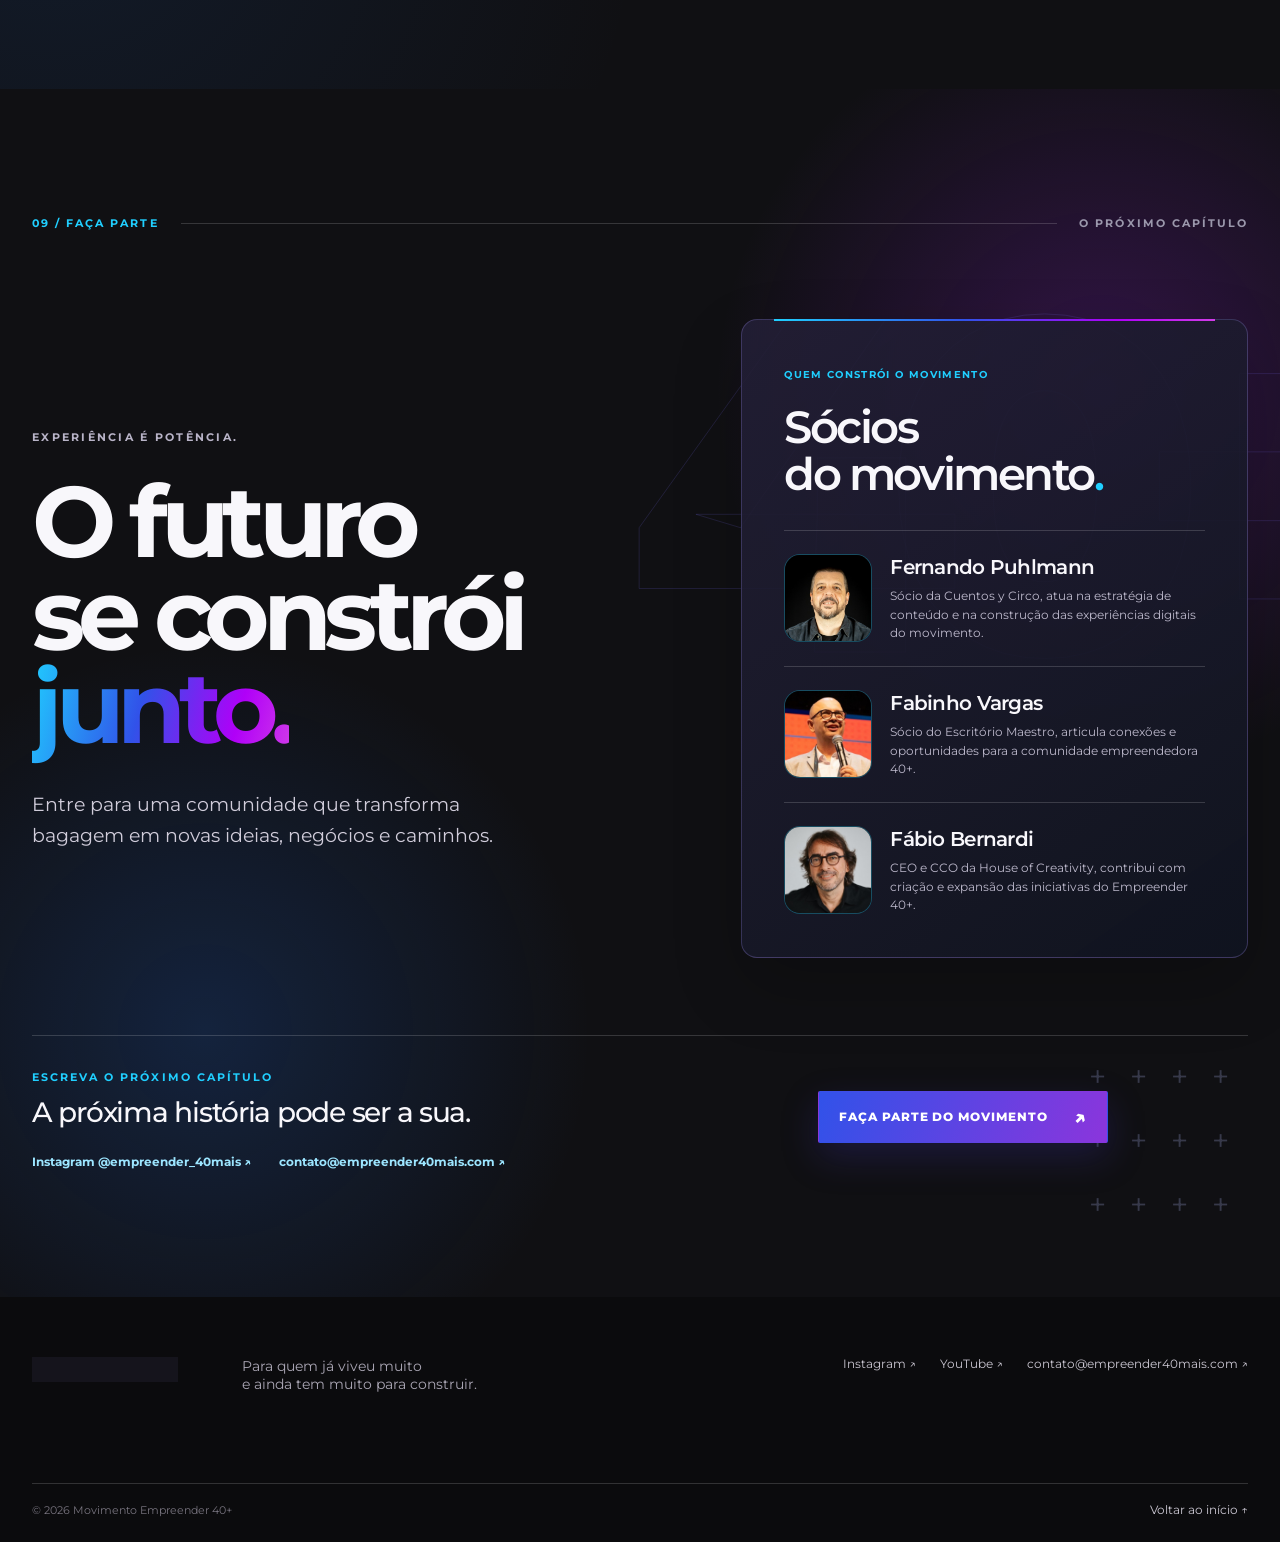
==== commit 09cf1c11: "Ajusta apresentação das colunas sem chamada aberta" ====
--- a/index.html
+++ b/index.html
@@ -139,7 +139,7 @@
     <section class="deck-section editorial" id="site" data-slide="07" aria-labelledby="editorial-title">
       <div class="section-shell">
         <div class="section-top"><span class="micro-label">07 / ARTIGOS E COLUNAS</span><span class="top-rule" aria-hidden="true"></span><span class="micro-label">IDEIAS QUE PERMANECEM</span></div>
-        <div class="editorial-layout"><div class="editorial-title"><h2 id="editorial-title">A experiência<br>também <em>escreve.</em></h2><p>Artigos assinados por colunistas vão trazer perspectivas sobre negócios, carreira e a vida profissional depois dos 40.</p></div><div class="editorial-story"><span class="story-mark" aria-hidden="true">✦</span><h3>Um espaço para ideias com autoria.</h3><p>Estamos preparando as primeiras colunas. Aqui, especialistas e empreendedores poderão compartilhar análises, histórias e caminhos práticos para quem continua construindo.</p><a class="button button-outline" href="colunistas.html">Quero escrever para o site <span aria-hidden="true">↗</span></a></div></div>
+        <div class="editorial-layout"><div class="editorial-title"><h2 id="editorial-title">A experiência<br>também <em>escreve.</em></h2><p>Artigos assinados por colunistas vão trazer perspectivas sobre negócios, carreira e a vida profissional depois dos 40.</p></div><div class="editorial-story"><span class="story-mark" aria-hidden="true">✦</span><h3>Um espaço para ideias com autoria.</h3><p>Estamos preparando as primeiras colunas. Especialistas e empreendedores vão compartilhar análises, histórias e caminhos práticos para quem continua construindo.</p><a class="button button-outline" href="colunistas.html">Conheça o espaço de colunas <span aria-hidden="true">↗</span></a></div></div>
         <div class="editorial-topics" aria-label="Temas das próximas colunas"><div><span>NEGÓCIOS</span><strong>Empreender com repertório</strong><p>Decisões, gestão e oportunidades vistas por quem faz.</p></div><div><span>CARREIRA</span><strong>Novos ciclos profissionais</strong><p>Transição, reinvenção e experiência em movimento.</p></div><div><span>COMUNIDADE</span><strong>Histórias que conectam</strong><p>Encontros e trajetórias que ampliam possibilidades.</p></div></div>
       </div>
     </section>
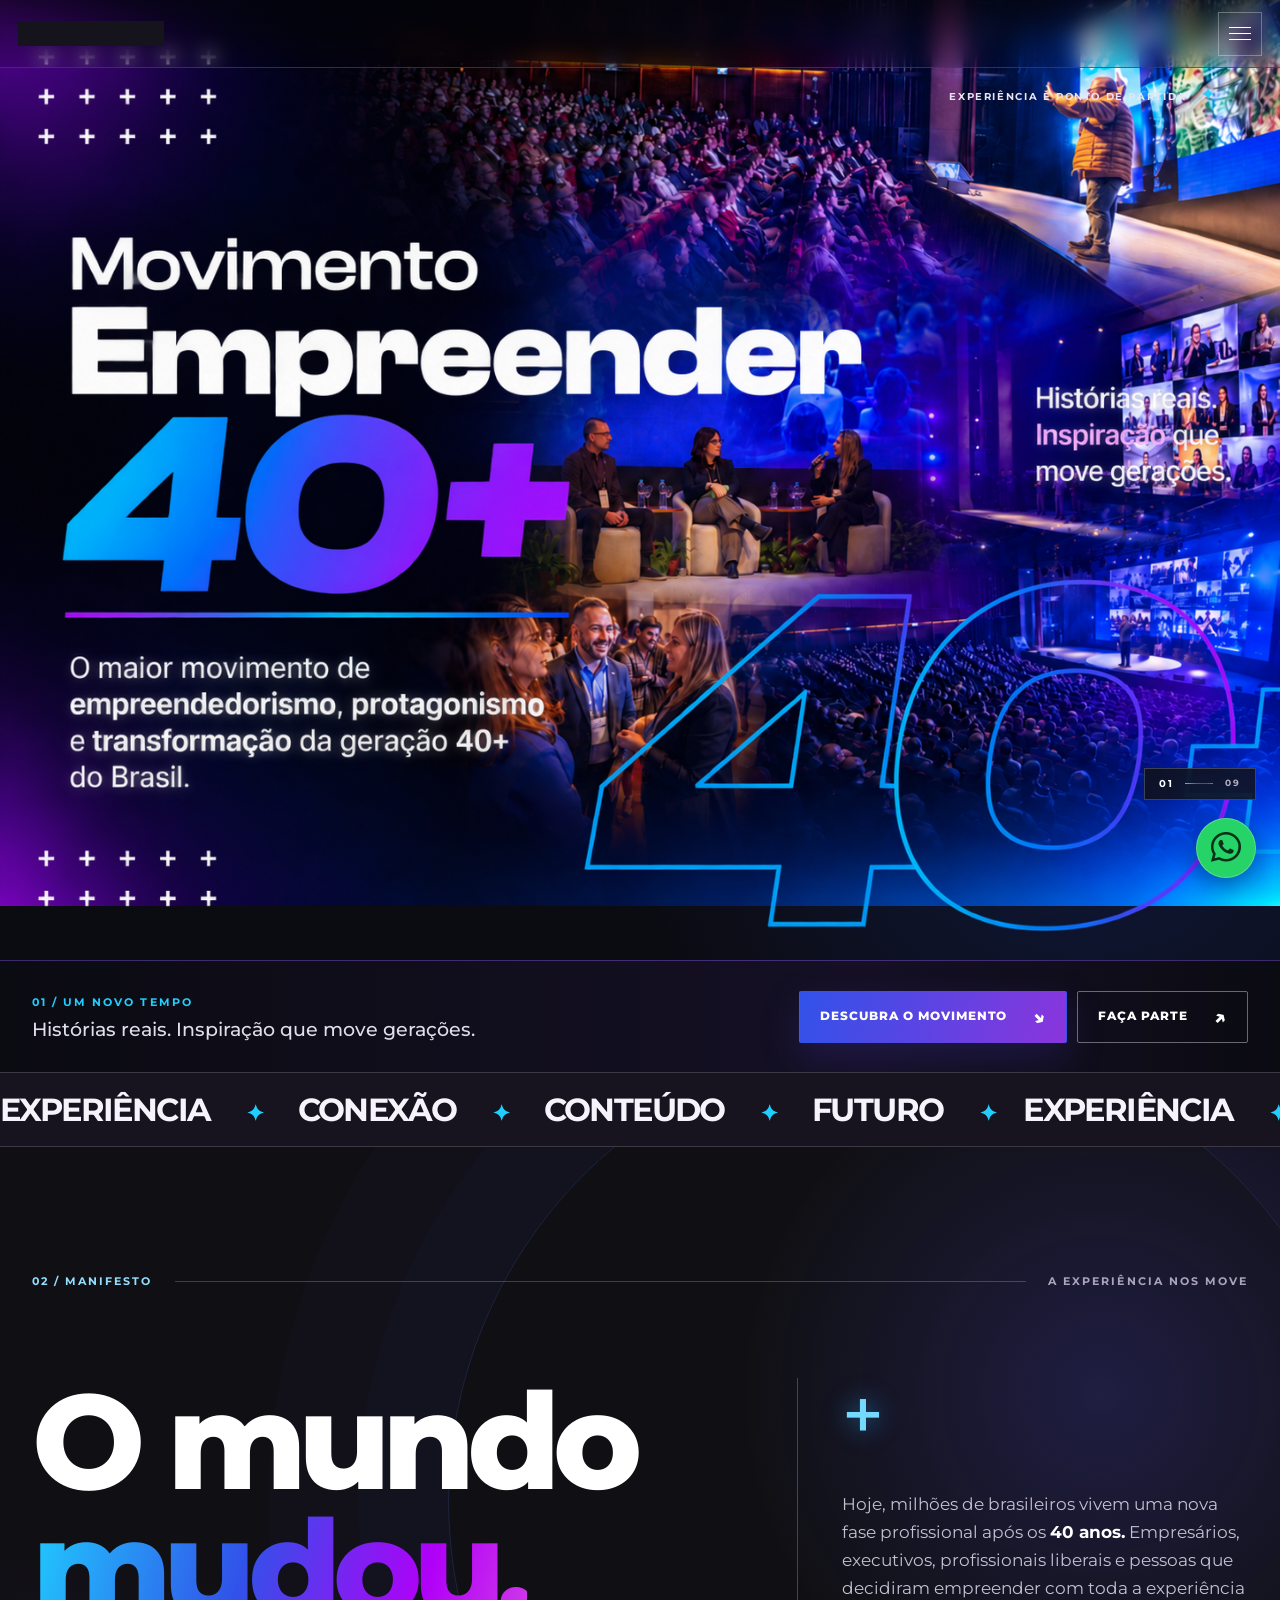
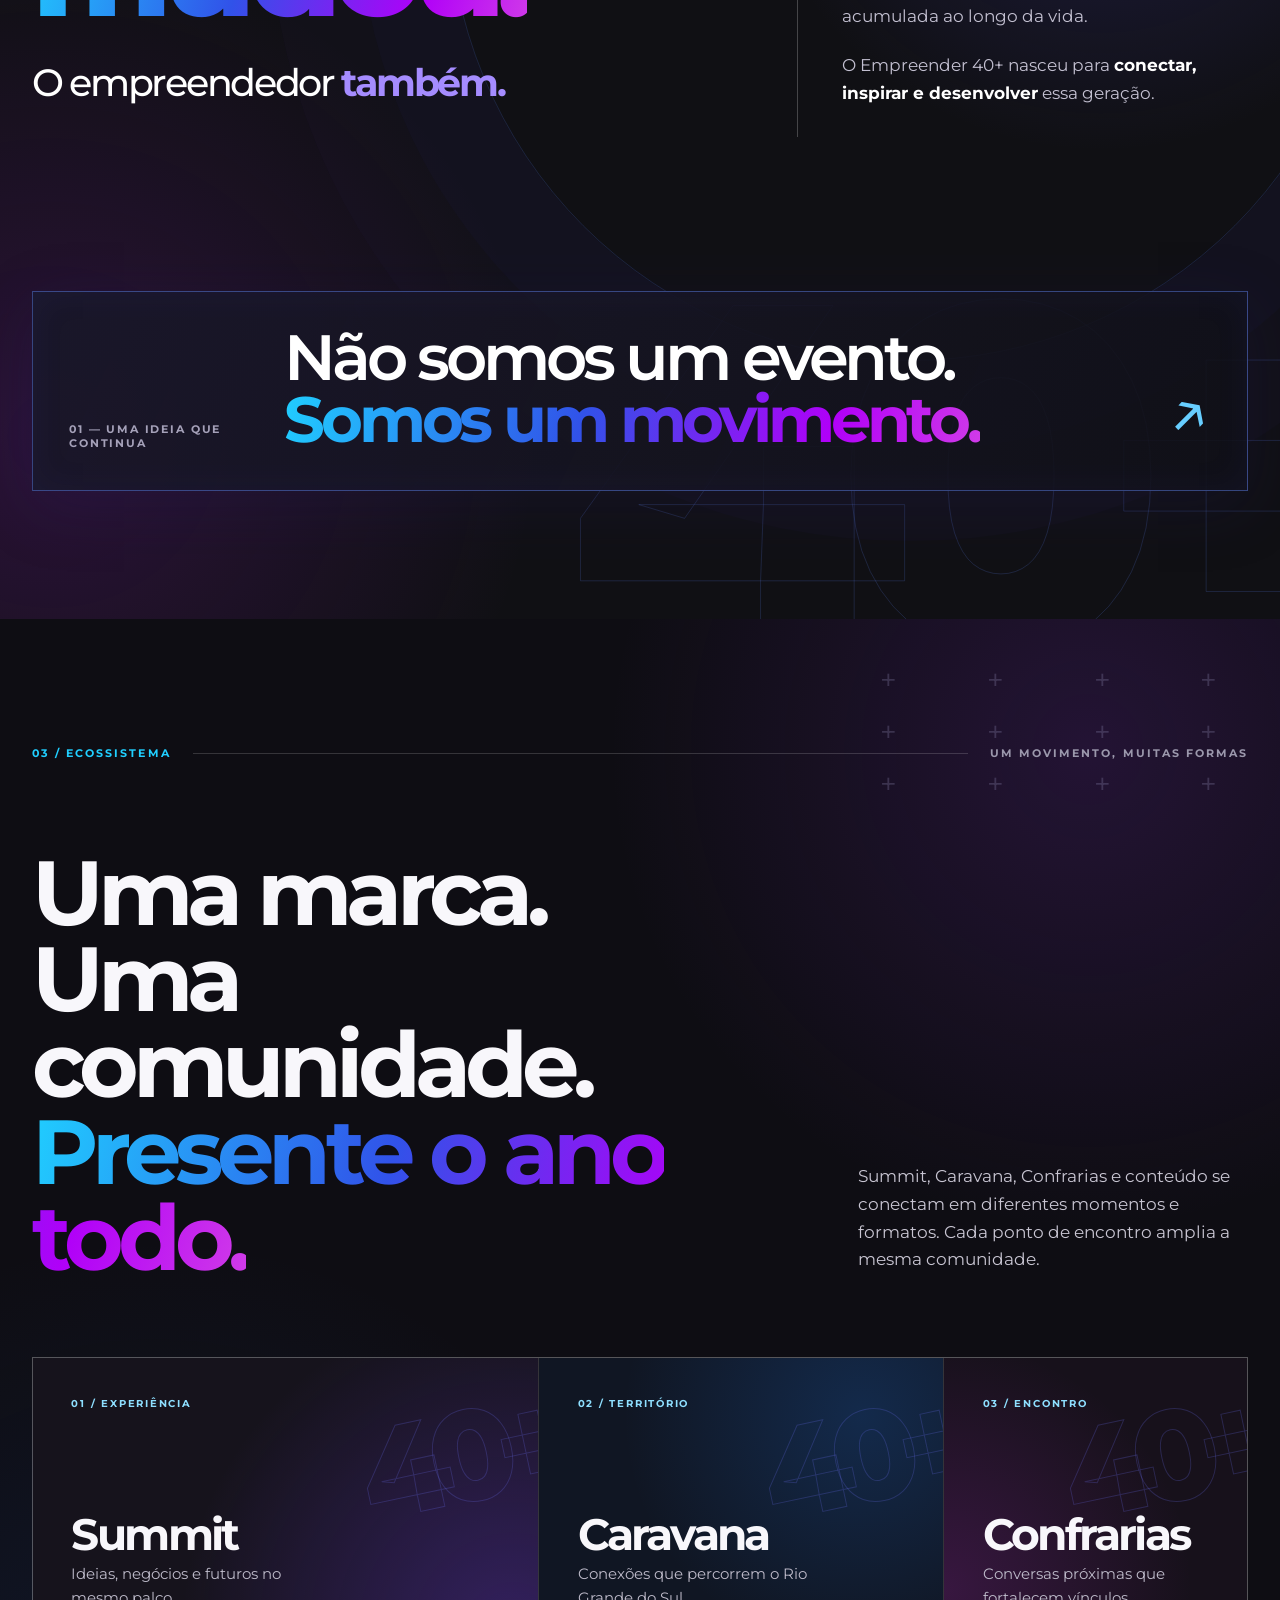
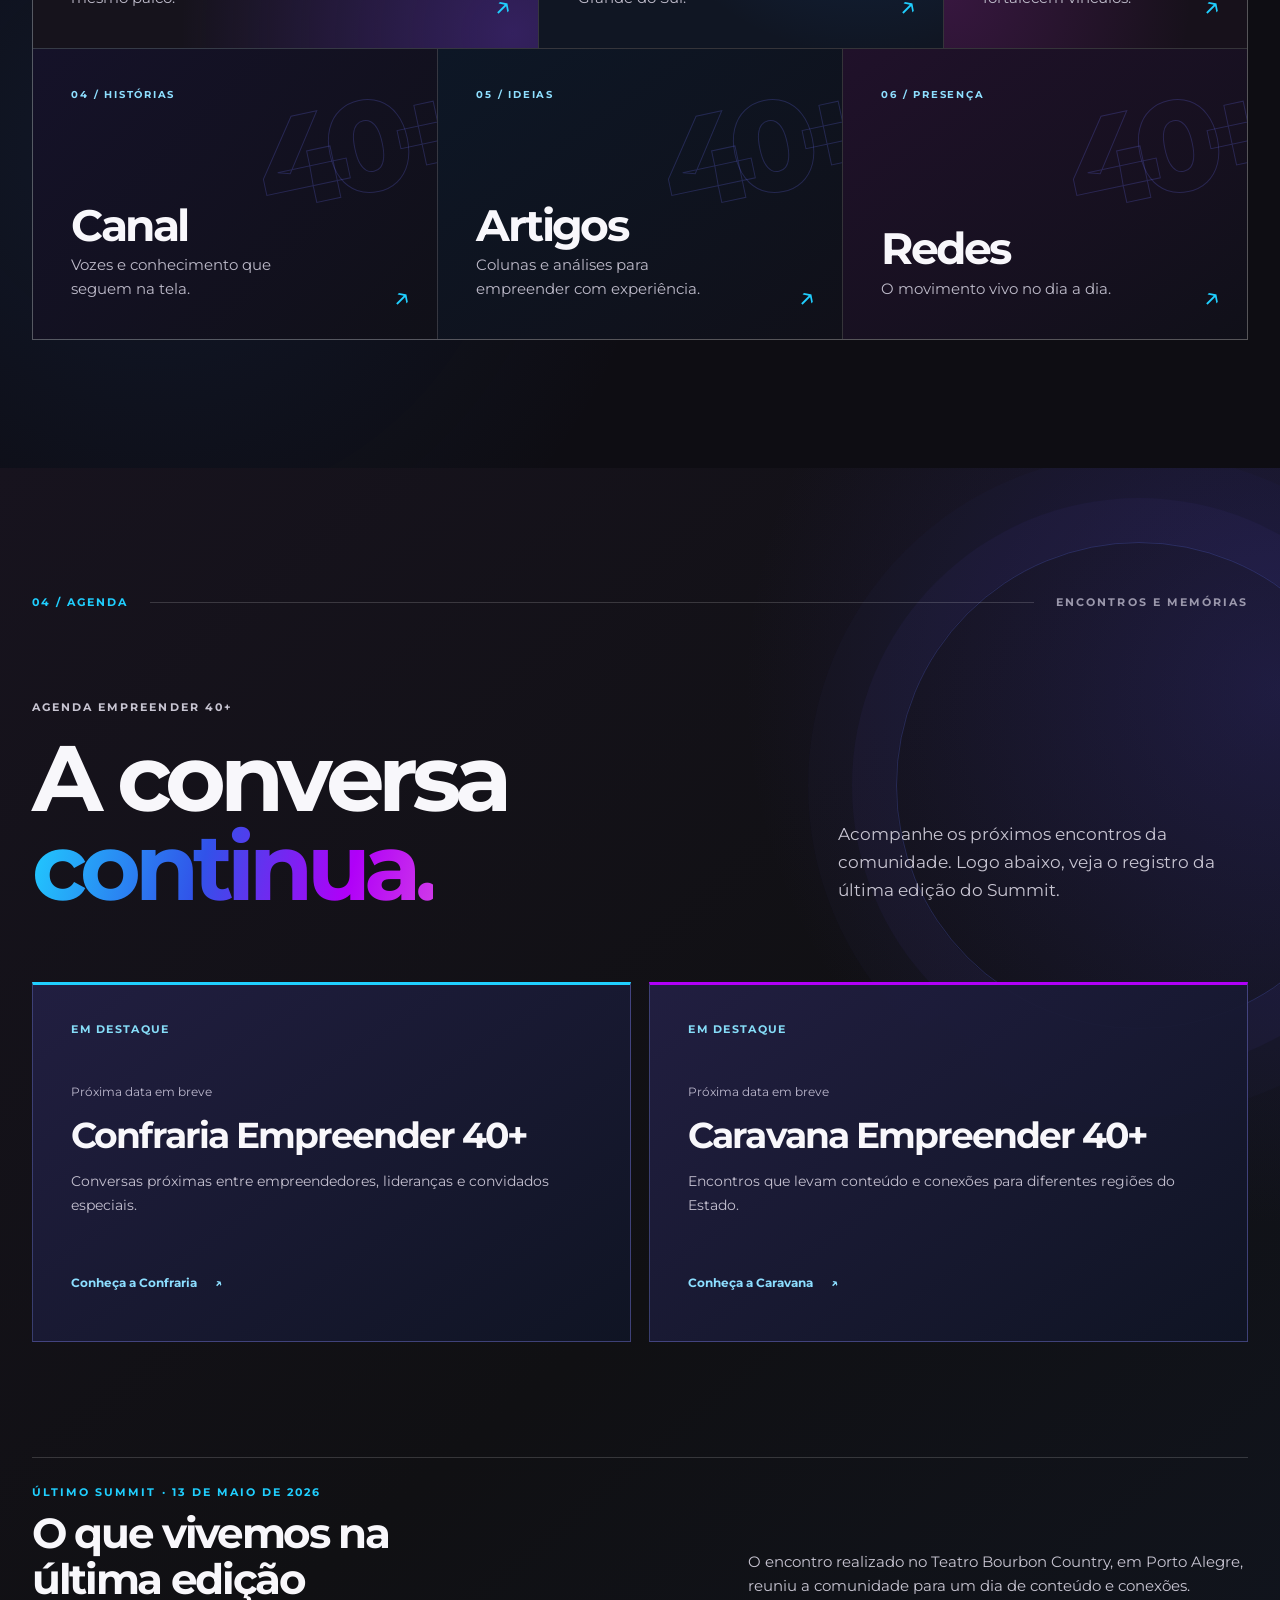
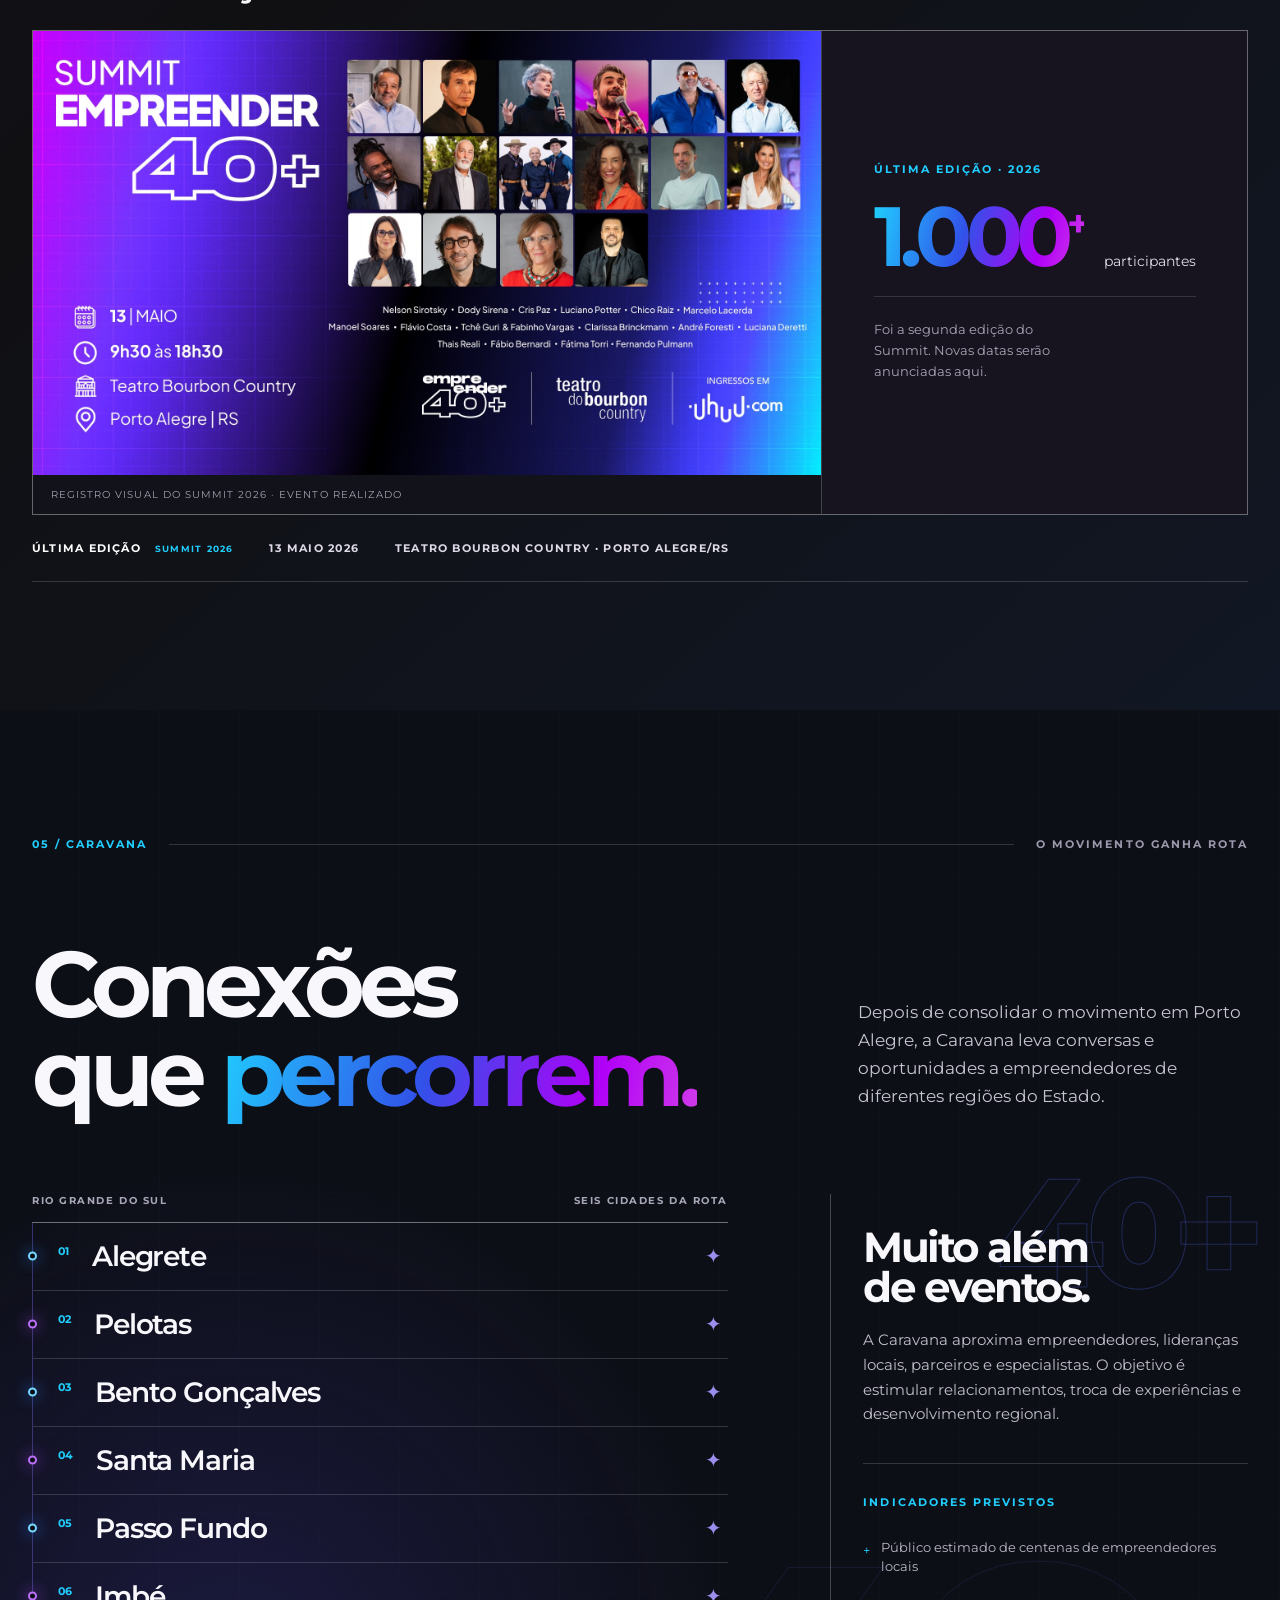
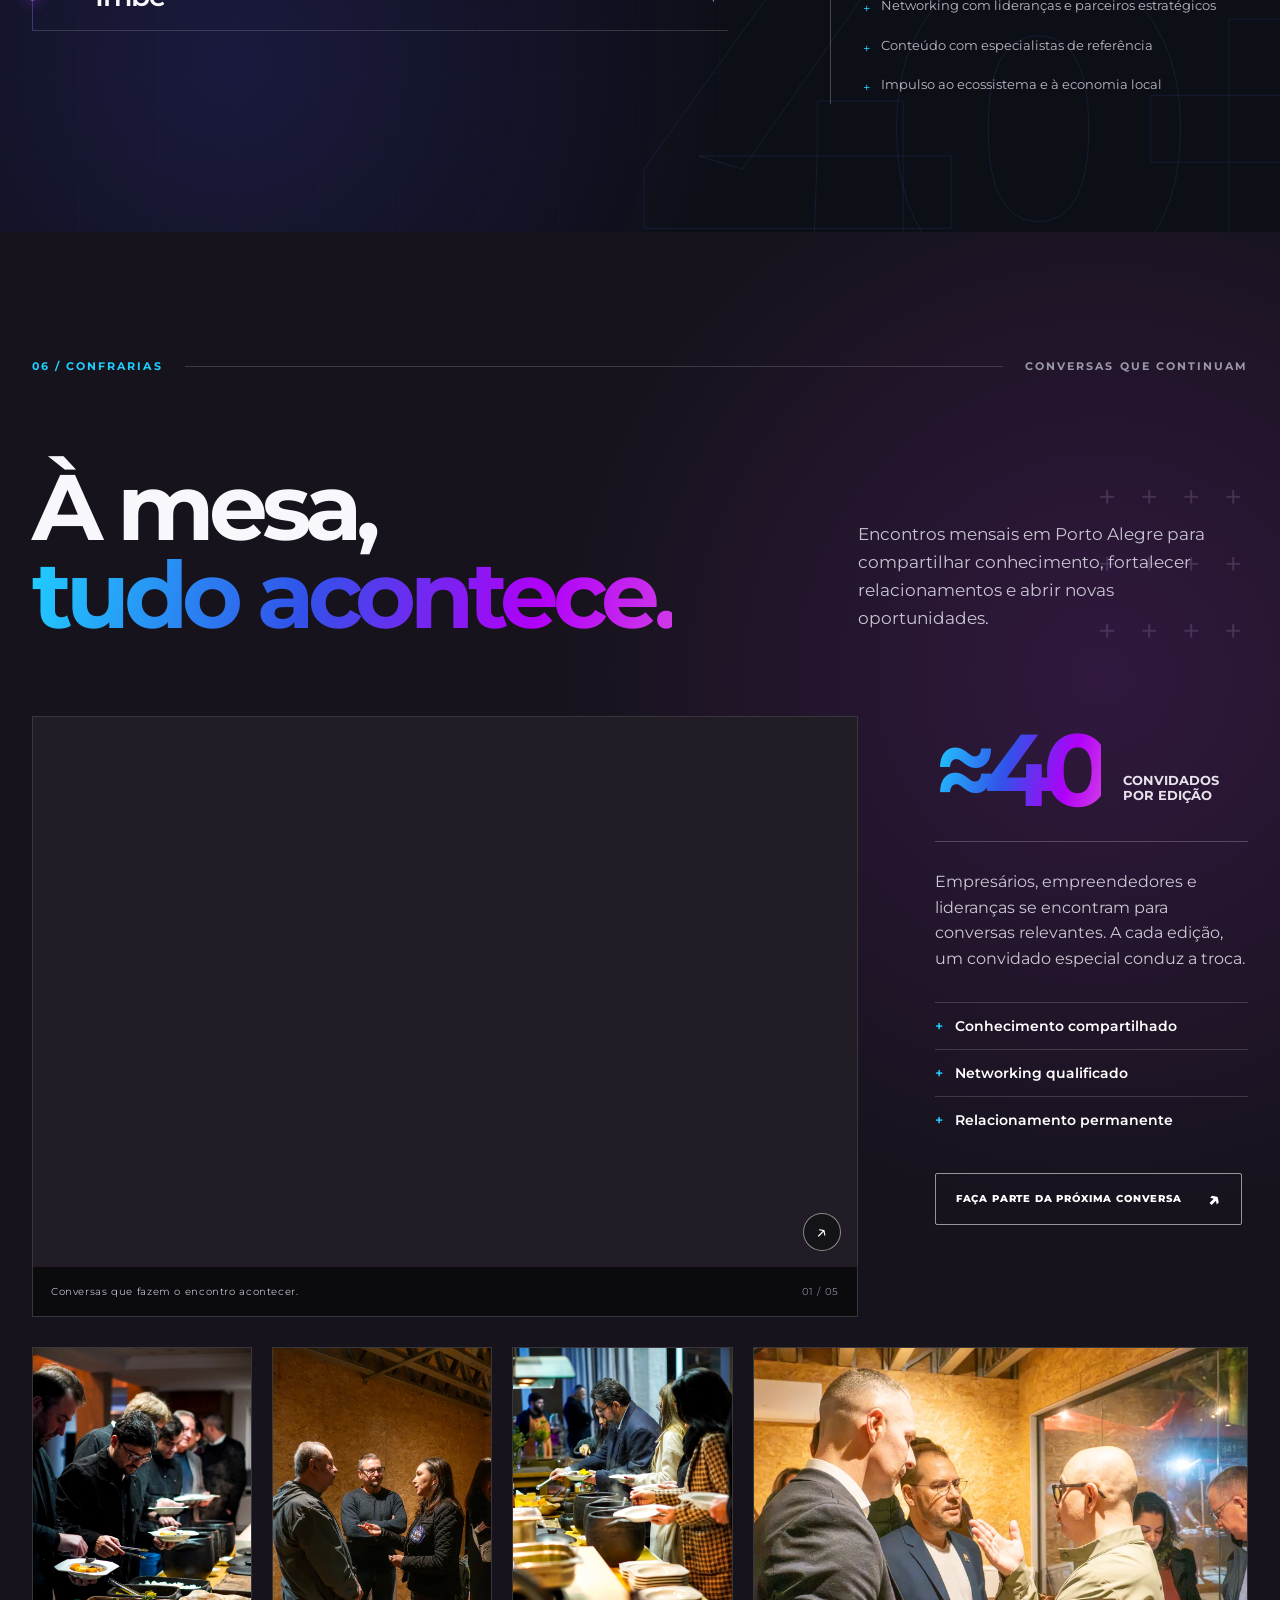
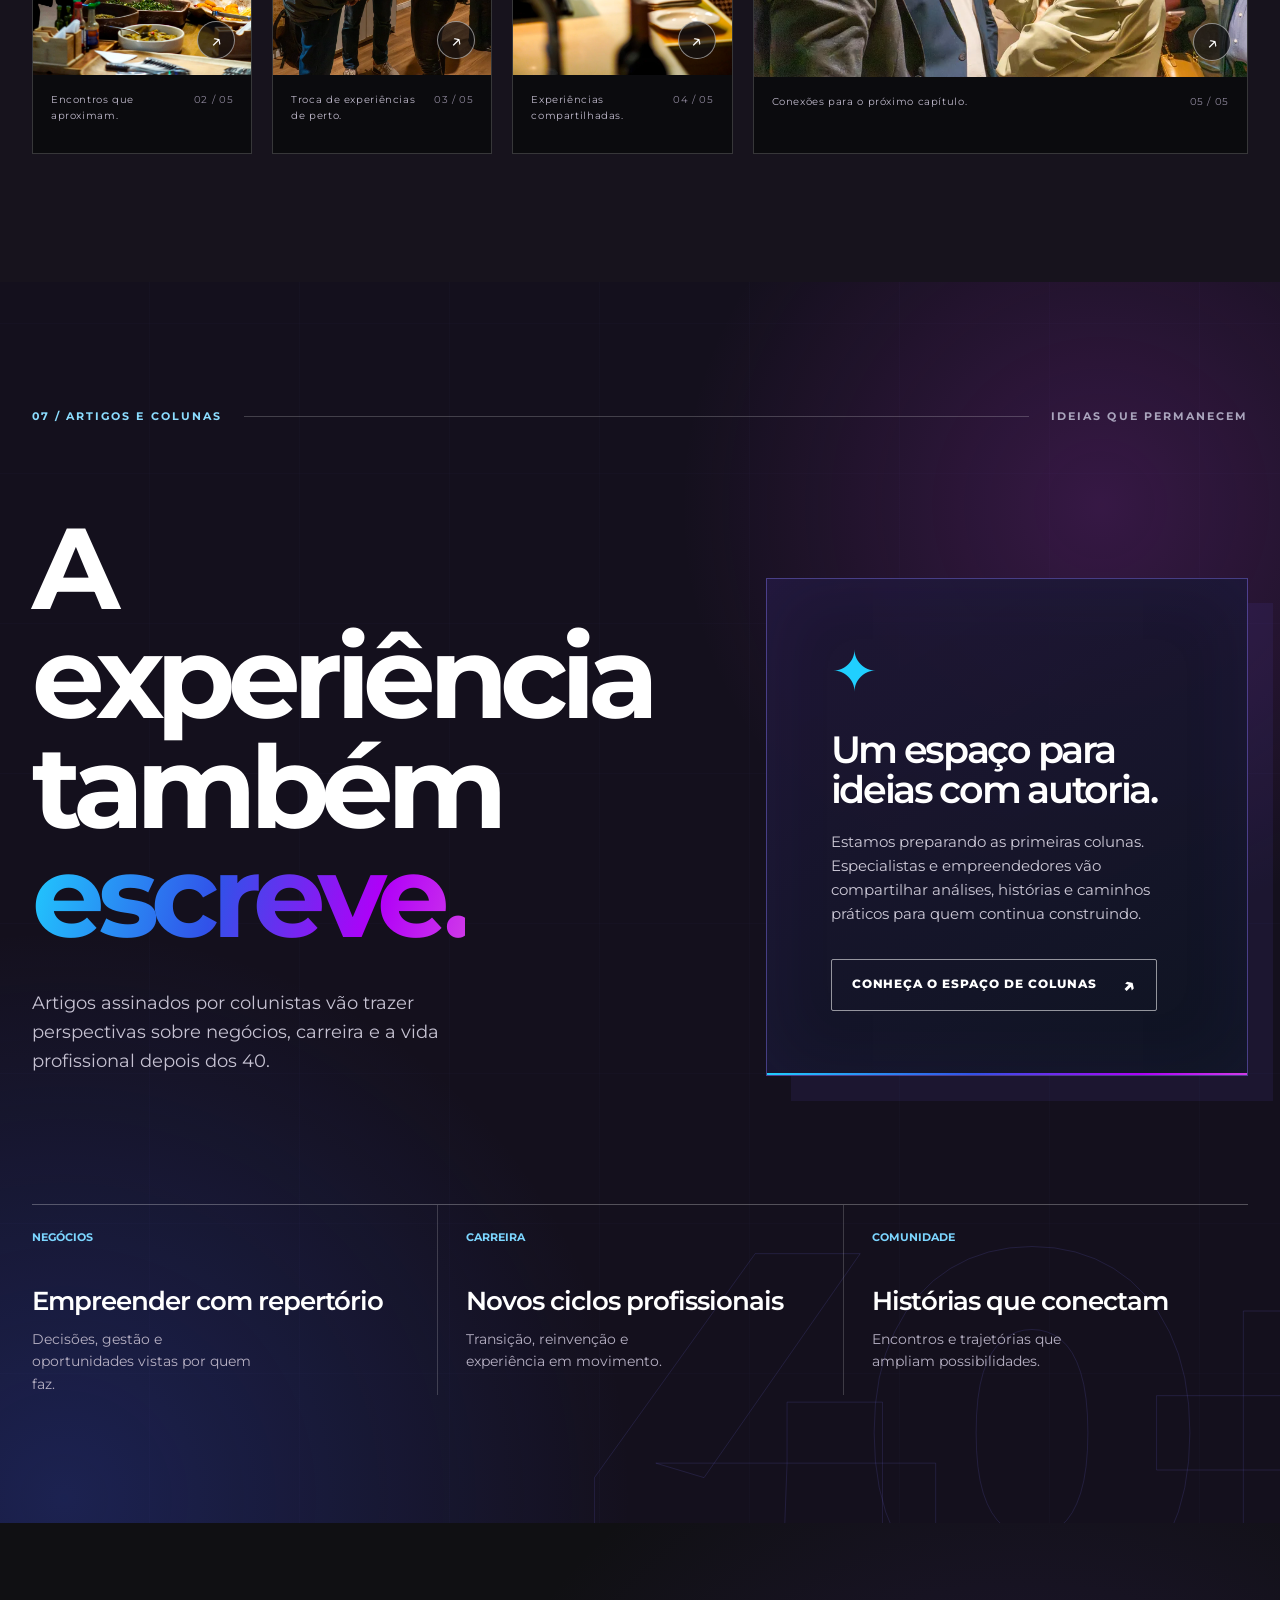
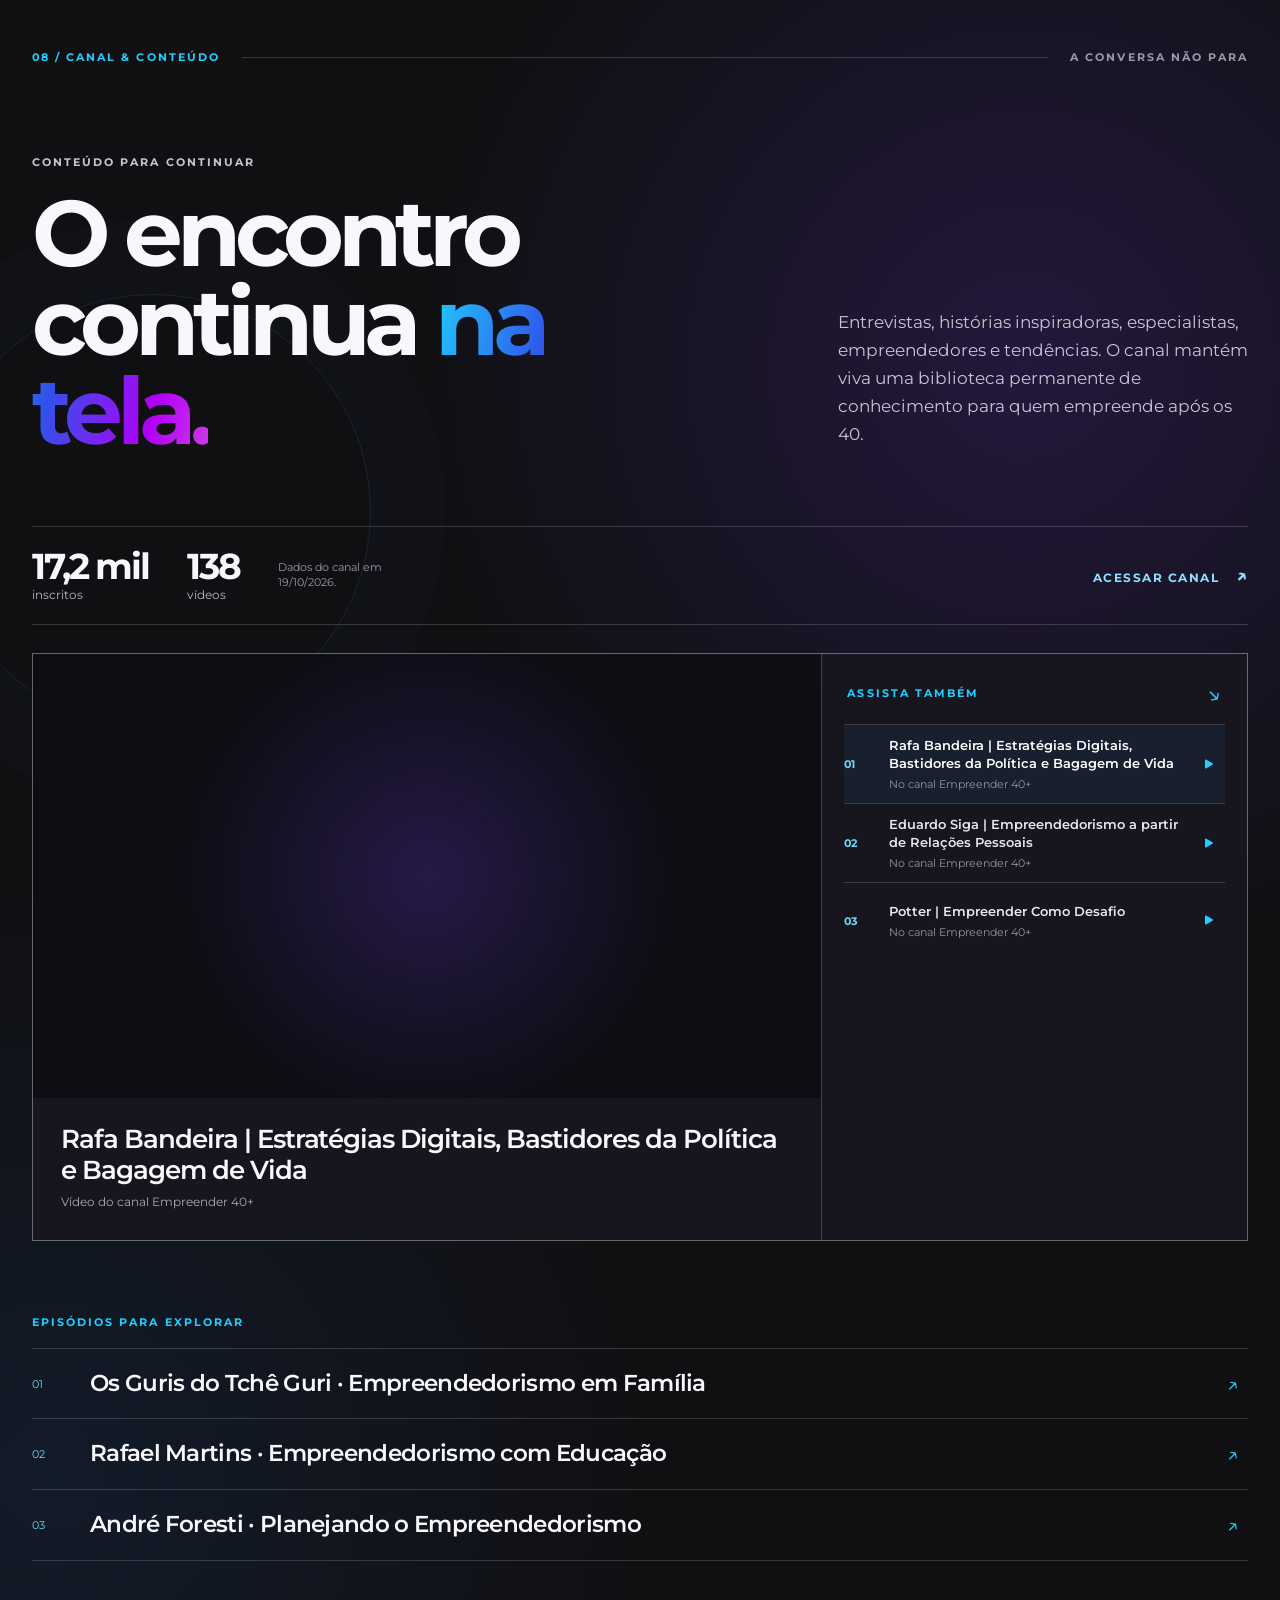
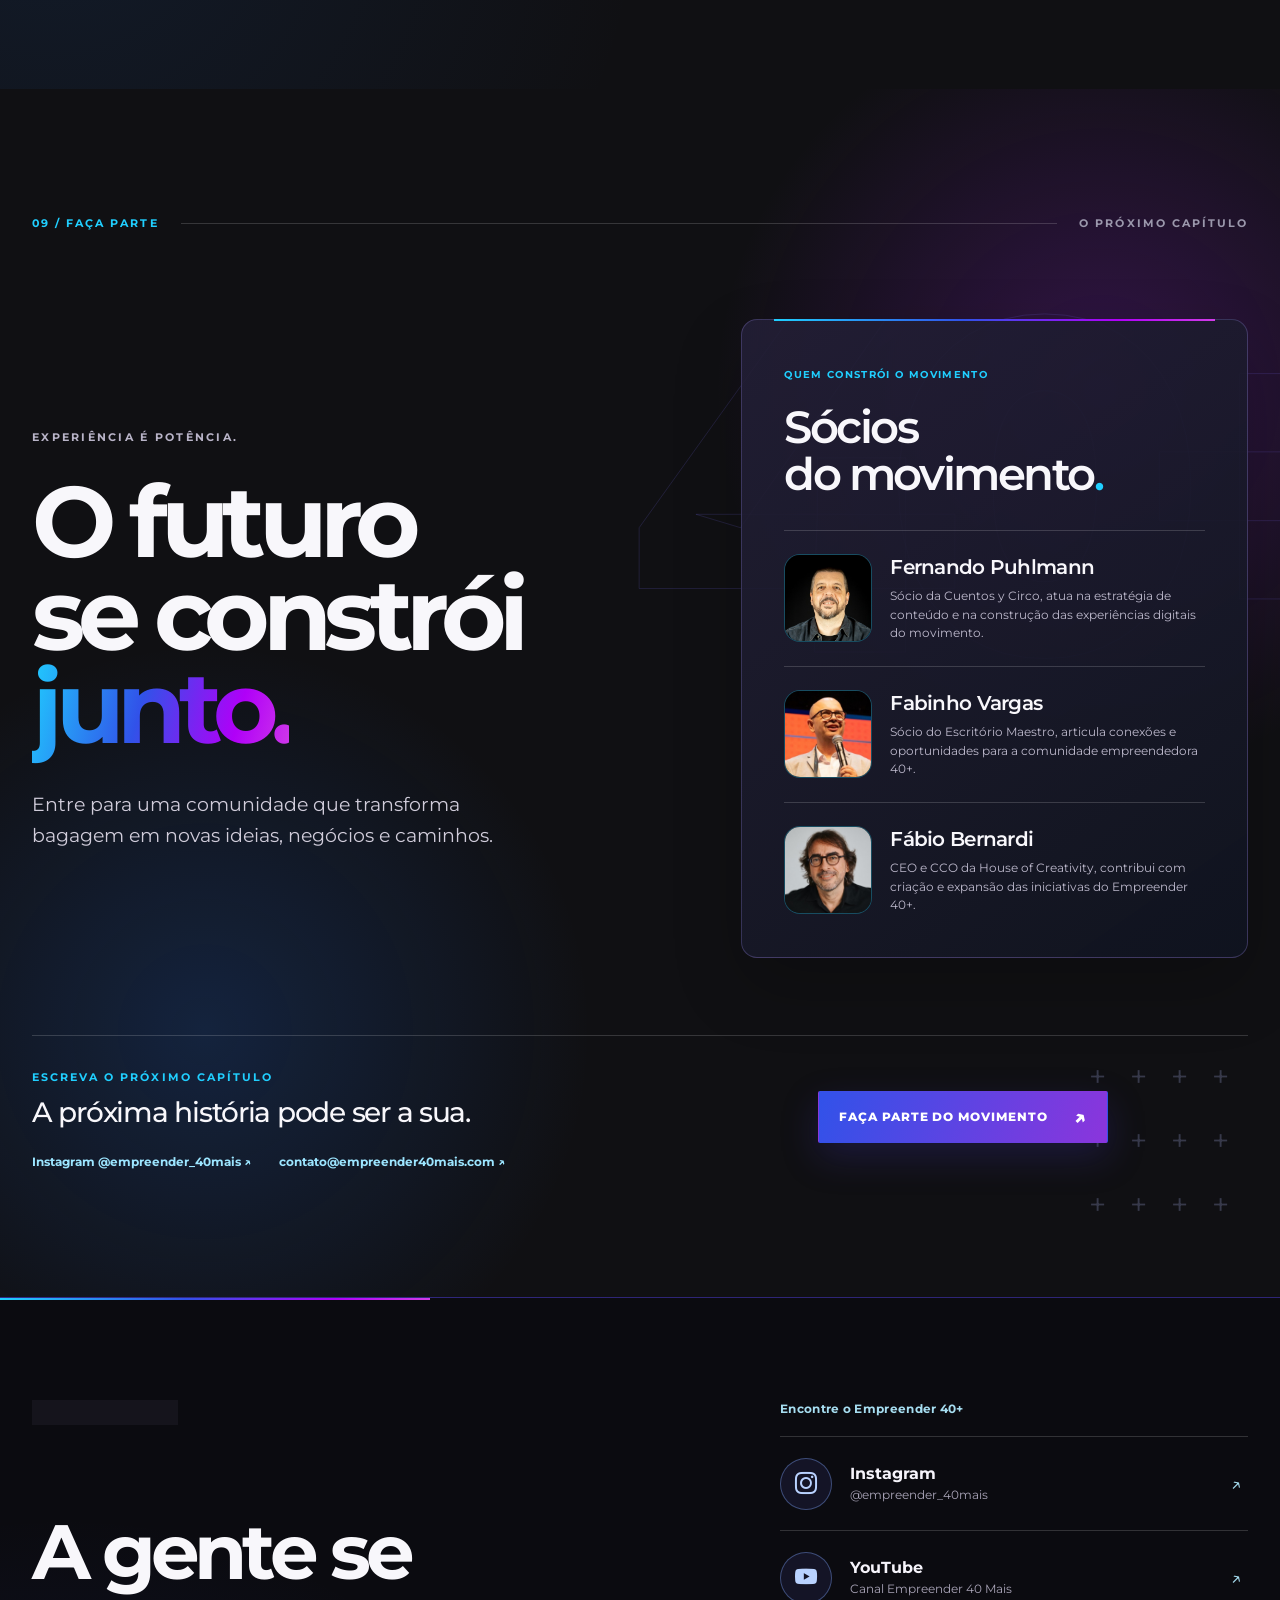
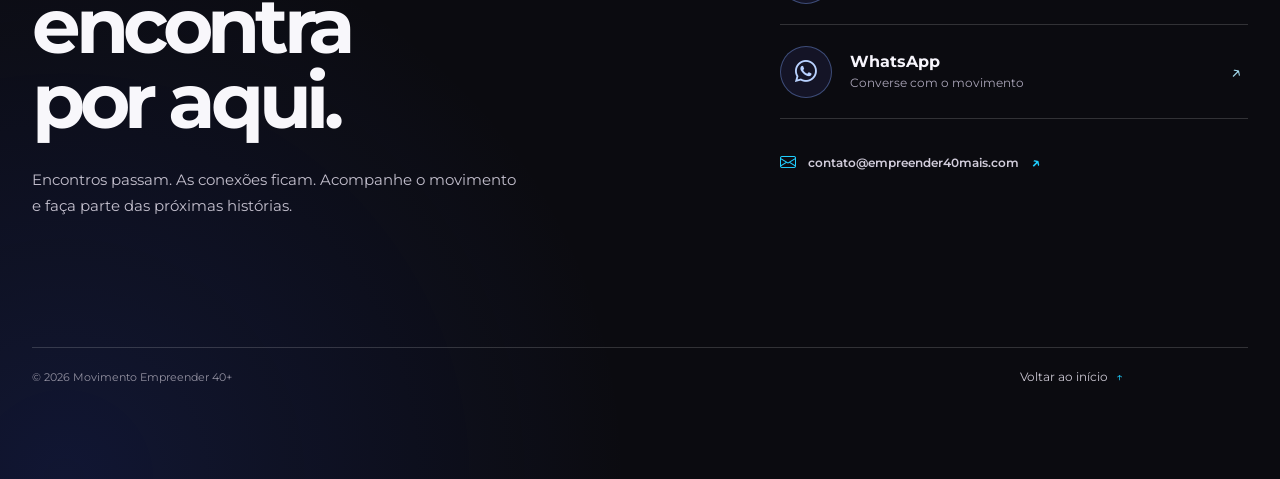
==== commit d517874c: "Redesenha rodapes com links e icones sociais" ====
--- a/index.html
+++ b/index.html
@@ -29,7 +29,7 @@
   <link rel="preconnect" href="https://fonts.gstatic.com" crossorigin>
   <link href="https://fonts.googleapis.com/css2?family=Montserrat:wght@400;500;600;700;800&amp;display=swap" rel="stylesheet">
   <link rel="stylesheet" href="https://cdn.jsdelivr.net/npm/bootstrap-icons@1.11.3/font/bootstrap-icons.css">
-  <link rel="stylesheet" href="css/styles.css?v=20261019b">
+  <link rel="stylesheet" href="css/styles.css?v=20261019d">
 </head>
 <body class="no-js">
   <a class="skip-link" href="#apresentacao">Saltar para o conteúdo</a>
@@ -180,7 +180,25 @@
     <div class="photo-viewer-controls"><button type="button" data-photo-direction="-1" aria-label="Foto anterior">←</button><span id="viewer-count"></span><button type="button" data-photo-direction="1" aria-label="Próxima foto">→</button></div>
   </dialog>
 
-  <footer class="site-footer"><div class="section-shell footer-main"><a class="brand footer-brand" href="#inicio" aria-label="Empreender 40+, voltar ao início"><span class="brand-logo"><img src="img/new/Cópia de ASSINATURA HORIZONTAL BRANCO.png" width="8000" height="4500" alt="" loading="lazy"></span></a><p>Para quem já viveu muito<br>e ainda tem muito para construir.</p><div class="footer-social"><a href="https://www.instagram.com/empreender_40mais/" target="_blank" rel="noopener noreferrer">Instagram ↗</a><a href="https://www.youtube.com/@CanalEmpreender40Mais" target="_blank" rel="noopener noreferrer">YouTube ↗</a><a href="mailto:contato@empreender40mais.com">contato@empreender40mais.com ↗</a></div></div><div class="section-shell footer-bottom"><span>© 2026 Movimento Empreender 40+</span><a href="#inicio">Voltar ao início ↑</a></div></footer>
+  <footer class="site-footer">
+    <div class="section-shell footer-main">
+      <div class="footer-intro">
+        <a class="brand footer-brand" href="#inicio" aria-label="Empreender 40+, voltar ao início"><span class="brand-logo"><img src="img/new/Cópia de ASSINATURA HORIZONTAL BRANCO.png" width="8000" height="4500" alt="" loading="lazy"></span></a>
+        <h2>A gente se encontra por aqui.</h2>
+        <p>Encontros passam. As conexões ficam. Acompanhe o movimento e faça parte das próximas histórias.</p>
+      </div>
+      <div class="footer-connect">
+        <h3>Encontre o Empreender 40+</h3>
+        <nav class="footer-social" aria-label="Redes sociais e canais do Empreender 40+">
+          <a href="https://www.instagram.com/empreender_40mais/" target="_blank" rel="noopener noreferrer"><span class="footer-icon" aria-hidden="true"><i class="bi bi-instagram"></i></span><span class="footer-link-label"><strong>Instagram</strong><small>@empreender_40mais</small></span><span class="footer-link-arrow" aria-hidden="true">↗</span></a>
+          <a href="https://www.youtube.com/@CanalEmpreender40Mais" target="_blank" rel="noopener noreferrer"><span class="footer-icon" aria-hidden="true"><i class="bi bi-youtube"></i></span><span class="footer-link-label"><strong>YouTube</strong><small>Canal Empreender 40 Mais</small></span><span class="footer-link-arrow" aria-hidden="true">↗</span></a>
+          <a href="https://wa.me/555191086971" target="_blank" rel="noopener noreferrer"><span class="footer-icon" aria-hidden="true"><i class="bi bi-whatsapp"></i></span><span class="footer-link-label"><strong>WhatsApp</strong><small>Converse com o movimento</small></span><span class="footer-link-arrow" aria-hidden="true">↗</span></a>
+        </nav>
+        <a class="footer-email" href="mailto:contato@empreender40mais.com"><i class="bi bi-envelope" aria-hidden="true"></i><span>contato@empreender40mais.com</span><span aria-hidden="true">↗</span></a>
+      </div>
+    </div>
+    <div class="section-shell footer-bottom"><span>© 2026 Movimento Empreender 40+</span><a href="#inicio">Voltar ao início <span aria-hidden="true">↑</span></a></div>
+  </footer>
   <a class="whatsapp-float" href="https://wa.me/555191086971" target="_blank" rel="noopener noreferrer" aria-label="Conversar pelo WhatsApp: +55 51 9108-6971" title="WhatsApp · +55 51 9108-6971"><i class="bi bi-whatsapp" aria-hidden="true"></i></a>
   <noscript><p class="no-script-notice">Os links e o conteúdo permanecem disponíveis. Ative JavaScript para o menu compacto, indicador e vídeos recentes.</p></noscript>
   <script src="js/main.js?v=20261019c" defer></script>
--- a/css/styles.css
+++ b/css/styles.css
@@ -359,14 +359,31 @@
 .contact-direct a { color: #9ce5ff; font-size: .78rem; font-weight: 700; overflow-wrap: anywhere; text-decoration: none; }
 .contact-direct a:hover { color: #fff; }
 .contact-invite .button { flex-shrink: 0; }
-.site-footer { padding: 60px 0 25px; background: #0b0b0d; }
-.footer-main { display: grid; grid-template-columns: auto 1fr auto; align-items: start; gap: clamp(35px, 5vw, 80px); }
-.footer-brand { align-self: start; }
-.footer-main p { margin: 0; color: #aaa6b4; font-size: .89rem; }
-.footer-social { display: flex; gap: 24px; }
-.footer-social a, .footer-bottom a { color: #cbc7d2; font-size: .74rem; text-decoration: none; }
-.footer-social a:hover, .footer-bottom a:hover { color: var(--blue); }
-.footer-bottom { display: flex; justify-content: space-between; gap: 25px; margin-top: 90px; padding-top: 19px; border-top: 1px solid var(--line); color: #77737e; font-size: .68rem; }
+.site-footer { position: relative; overflow: hidden; padding: clamp(76px, 8vw, 120px) 0 95px; border-top: 1px solid rgba(89, 69, 242, .45); background: radial-gradient(circle at 5% 100%, rgba(49, 82, 233, .16), transparent 39%), #0b0b10; }
+.site-footer::before { position: absolute; top: 0; left: 0; width: min(34vw, 430px); height: 2px; background: var(--gradient); content: ""; }
+.footer-main { display: grid; grid-template-columns: minmax(0, 1.15fr) minmax(320px, .85fr); align-items: start; gap: clamp(60px, 9vw, 150px); }
+.footer-brand { margin-bottom: clamp(56px, 7vw, 100px); }
+.footer-intro h2 { max-width: 730px; margin: 0; font-size: clamp(3.3rem, 6vw, 6.4rem); font-weight: 700; line-height: .97; letter-spacing: -.07em; text-wrap: balance; }
+.footer-intro p { max-width: 490px; margin: 29px 0 0; color: #c3bfcd; font-size: clamp(.94rem, 1.1vw, 1.07rem); line-height: 1.7; }
+.footer-connect { padding-top: 1px; }
+.footer-connect h3 { margin: 0 0 20px; color: #a6ddf0; font-size: .76rem; font-weight: 700; letter-spacing: .025em; }
+.footer-social { display: grid; border-top: 1px solid var(--line); }
+.footer-social a { display: grid; grid-template-columns: 52px minmax(0, 1fr) auto; align-items: center; gap: 18px; min-height: 94px; padding: 14px 6px 14px 0; border-bottom: 1px solid var(--line); color: #f6f4fb; text-decoration: none; transition: padding-left .2s, background .2s; }
+.footer-social a:hover { padding-left: 12px; background: rgba(105, 85, 243, .08); }
+.footer-icon { display: grid; place-items: center; width: 52px; height: 52px; border: 1px solid rgba(130, 169, 255, .38); border-radius: 50%; background: rgba(61, 62, 140, .18); color: #b9d2ff; }
+.footer-icon i { font-size: 1.38rem; line-height: 1; }
+.footer-social a:hover .footer-icon { border-color: var(--blue); color: var(--blue); }
+.footer-link-label { display: grid; gap: 5px; min-width: 0; }
+.footer-link-label strong { font-size: 1rem; font-weight: 700; }
+.footer-link-label small { color: #a9a4b7; font-size: .72rem; line-height: 1.3; }
+.footer-link-arrow { color: #a6ddf0; font-size: 1.25rem; }
+.footer-email { display: inline-flex; align-items: center; gap: 12px; max-width: 100%; min-height: 44px; margin-top: 21px; color: #d1ccda; font-size: .78rem; font-weight: 600; overflow-wrap: anywhere; text-decoration: none; }
+.footer-email:hover, .footer-bottom a:hover { color: var(--blue); }
+.footer-email i { color: var(--blue); font-size: 1rem; }
+.footer-email span:last-child { color: var(--blue); font-size: 1rem; }
+.footer-bottom { display: flex; justify-content: space-between; gap: 25px; margin-top: clamp(90px, 10vw, 150px); padding-top: 22px; border-top: 1px solid var(--line); color: #9290a0; font-size: .7rem; }
+.footer-bottom a { margin-right: 125px; color: #cbc7d2; font-size: .72rem; text-decoration: none; }
+.footer-bottom a span { margin-left: 5px; color: var(--blue); }
 .no-script-notice { margin: 0; padding: 16px 24px; background: #211b34; color: #fff; font-size: .77rem; text-align: center; }
 .image-fallback { display: grid; place-content: center; gap: 9px; width: 100%; min-height: 160px; padding: 25px; color: #d7d1e1; background: #15141c; text-align: center; }
 .image-fallback i { color: var(--blue); font-size: 1.8rem; }
@@ -429,6 +446,9 @@
   .contact-main h2 { font-size: clamp(4.5rem, 11vw, 7rem); }
   .movement-founders { max-width: 680px; }
   .contact-invite { padding-right: 0; }
+  .footer-main { grid-template-columns: 1fr; gap: 65px; }
+  .footer-brand { margin-bottom: 50px; }
+  .footer-connect { max-width: 600px; }
 }
 
 @media (max-width: 1280px) {
@@ -516,9 +536,15 @@
   .founder-avatar { flex-basis: 72px; width: 72px; height: 72px; border-radius: 13px; }
   .contact-invite { align-items: flex-start; flex-direction: column; }
   .contact-invite .button { width: 100%; }
-  .footer-main { grid-template-columns: 1fr; gap: 30px; }
-  .footer-social { flex-wrap: wrap; }
-  .footer-bottom { align-items: start; flex-direction: column; margin-top: 65px; }
+  .site-footer { padding-top: 72px; }
+  .footer-main { gap: 58px; }
+  .footer-brand { margin-bottom: 42px; }
+  .footer-intro h2 { font-size: clamp(3rem, 13vw, 5rem); }
+  .footer-intro p { margin-top: 22px; }
+  .footer-social a { grid-template-columns: 46px minmax(0, 1fr) auto; gap: 13px; min-height: 82px; }
+  .footer-icon { width: 46px; height: 46px; }
+  .footer-bottom { align-items: start; flex-direction: column; margin-top: 75px; }
+  .footer-bottom a { margin-right: 0; }
   .section-indicator { display: none; }
 }
 
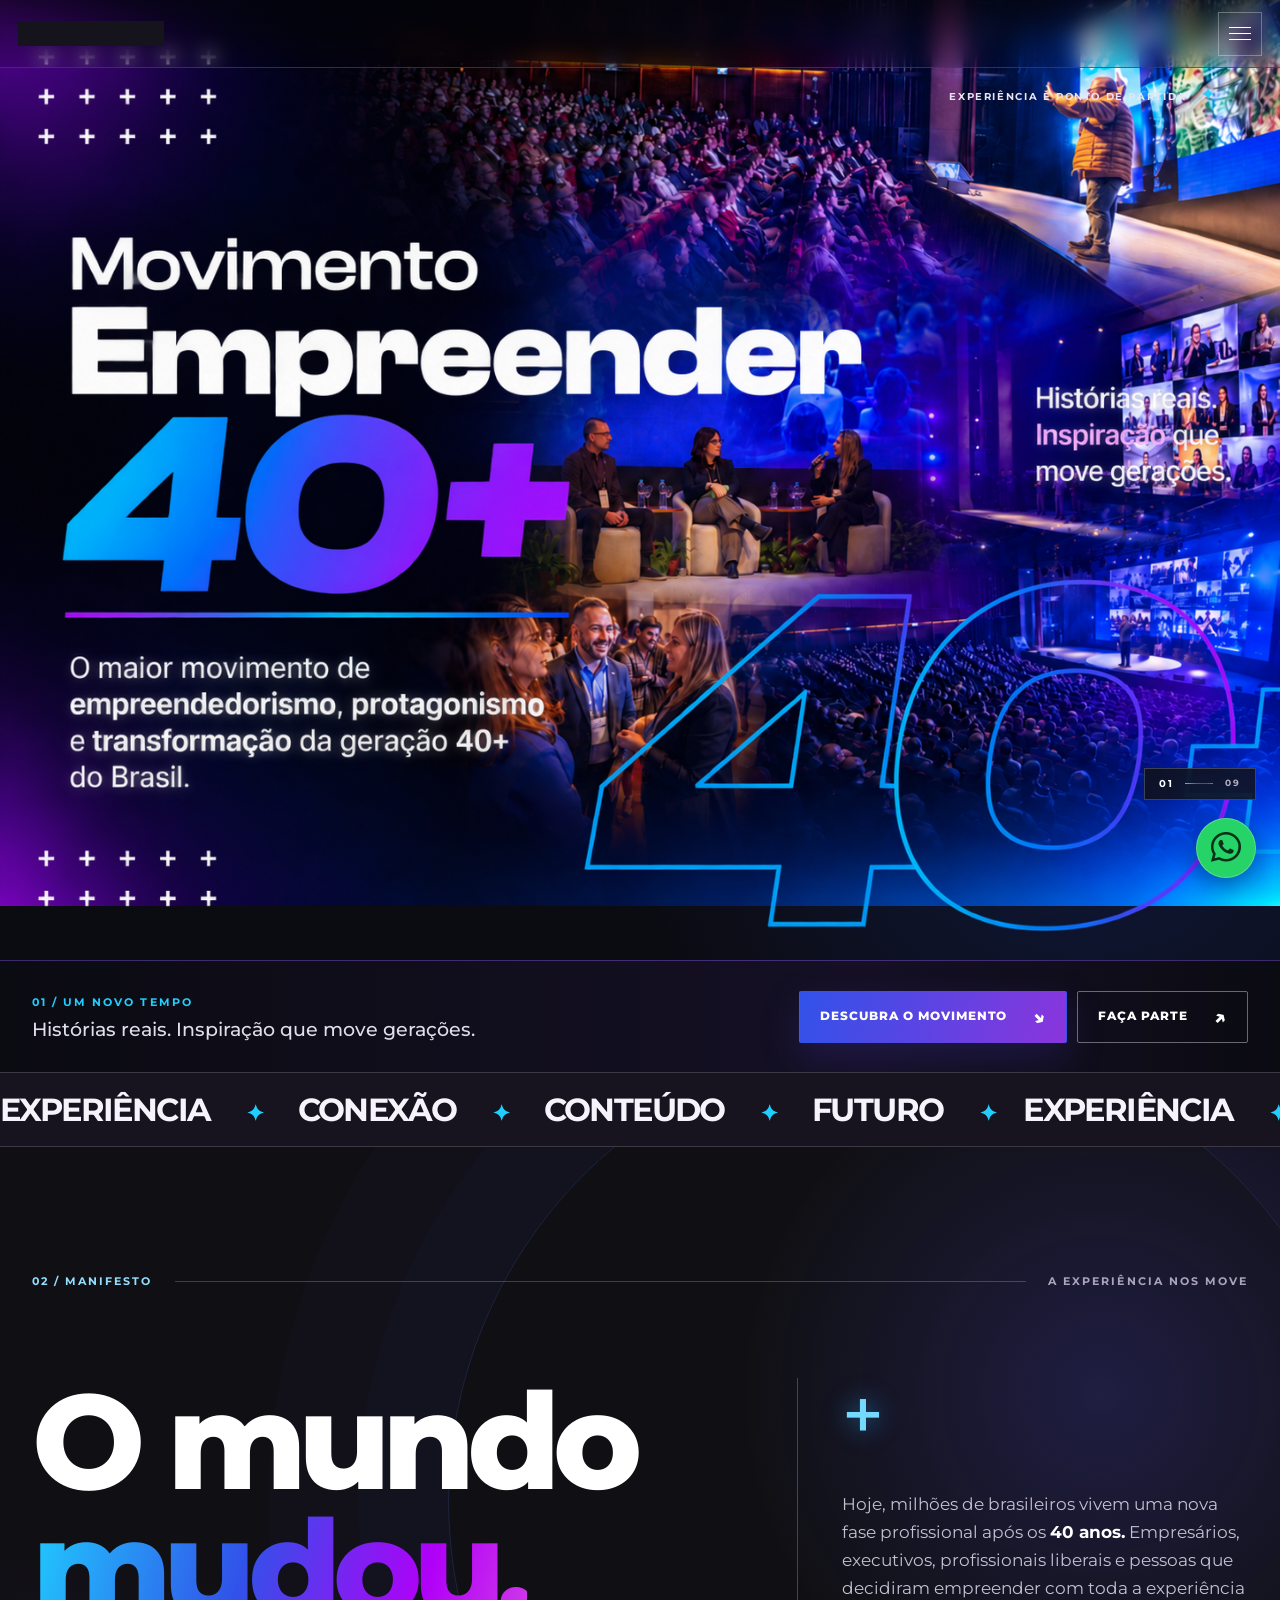
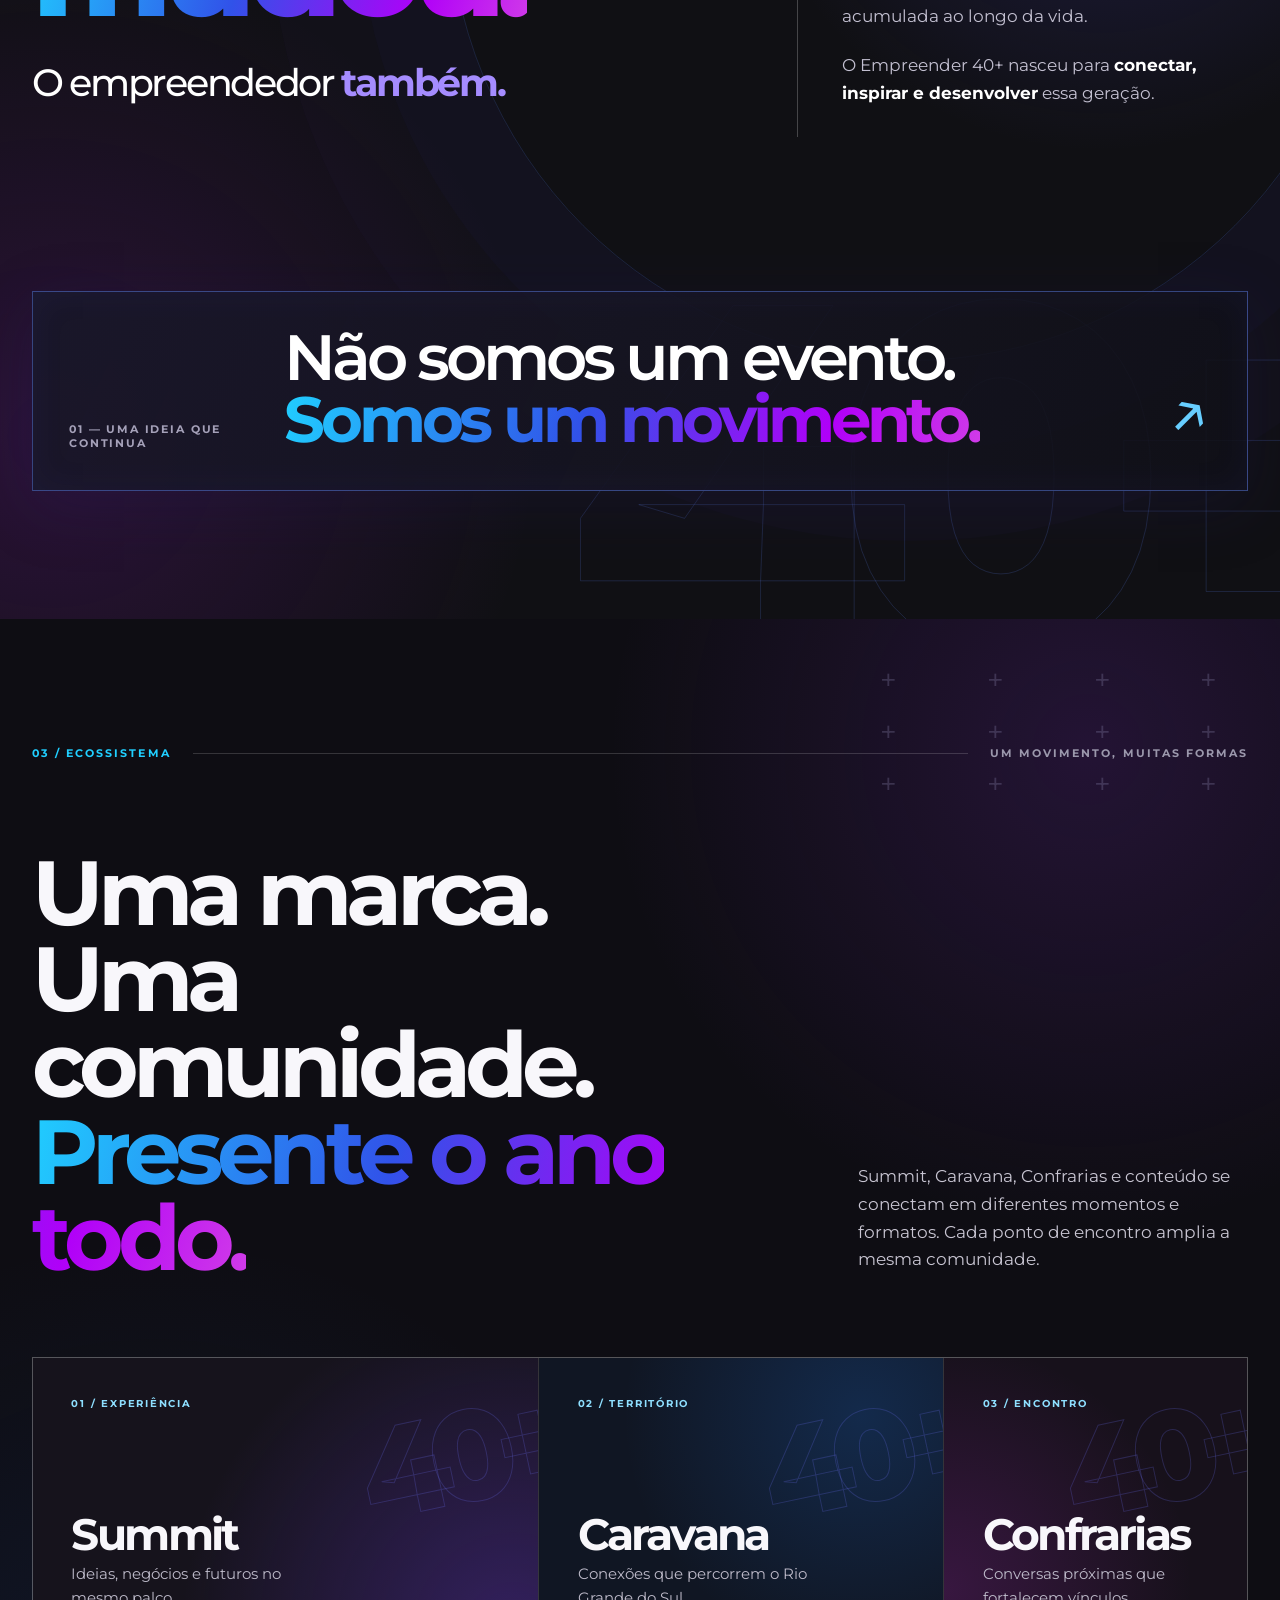
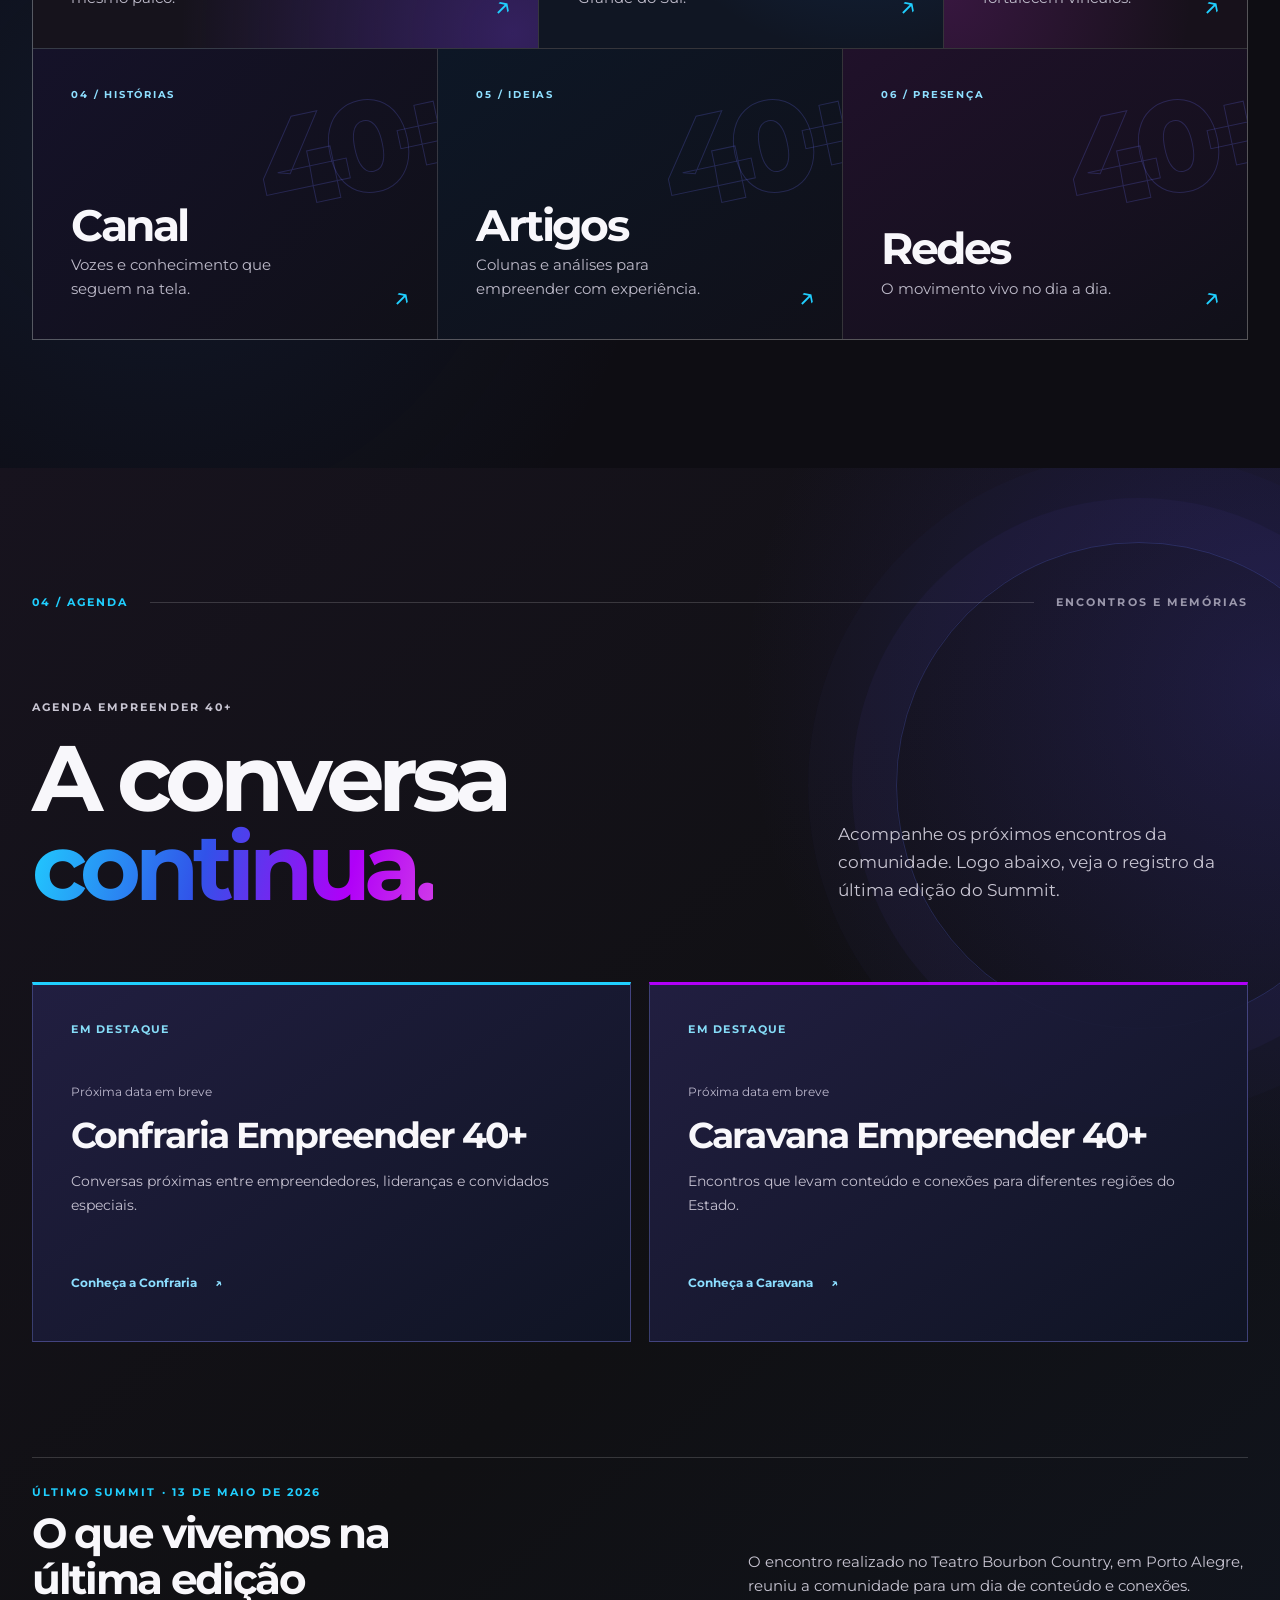
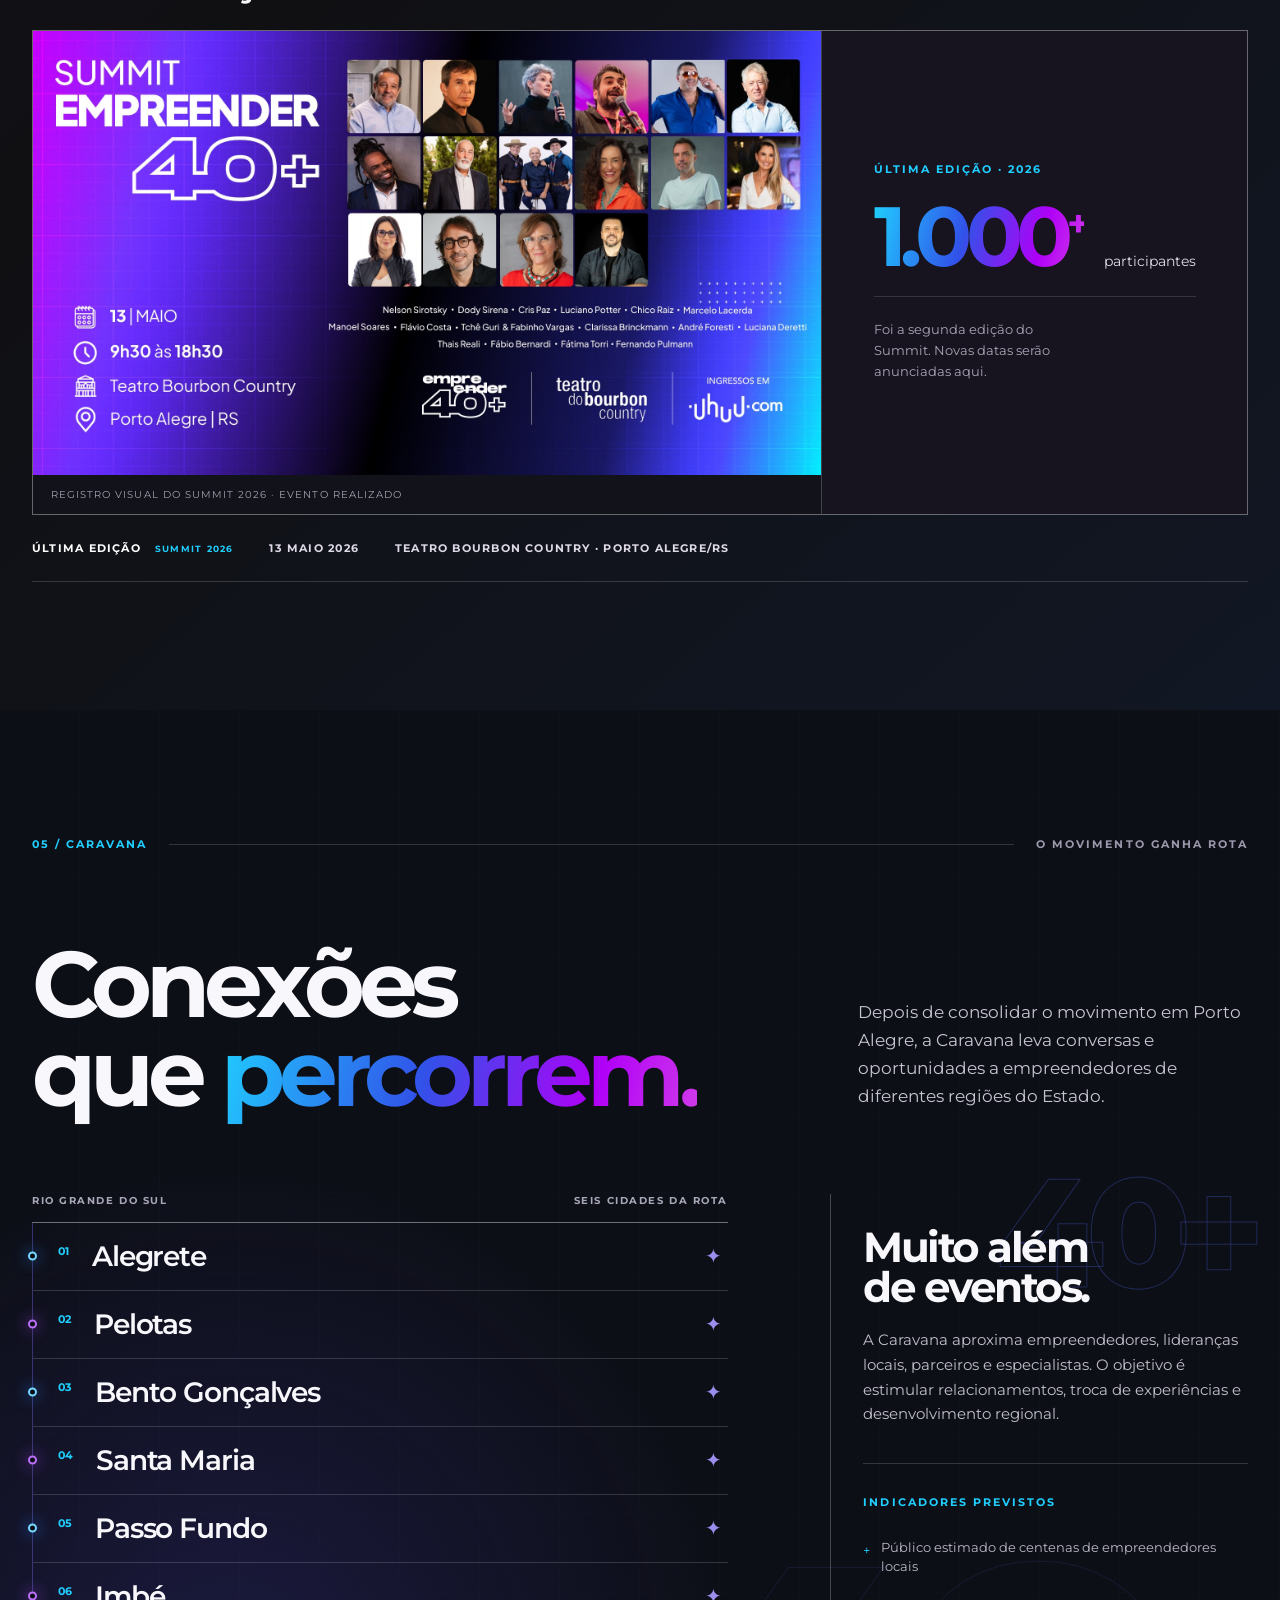
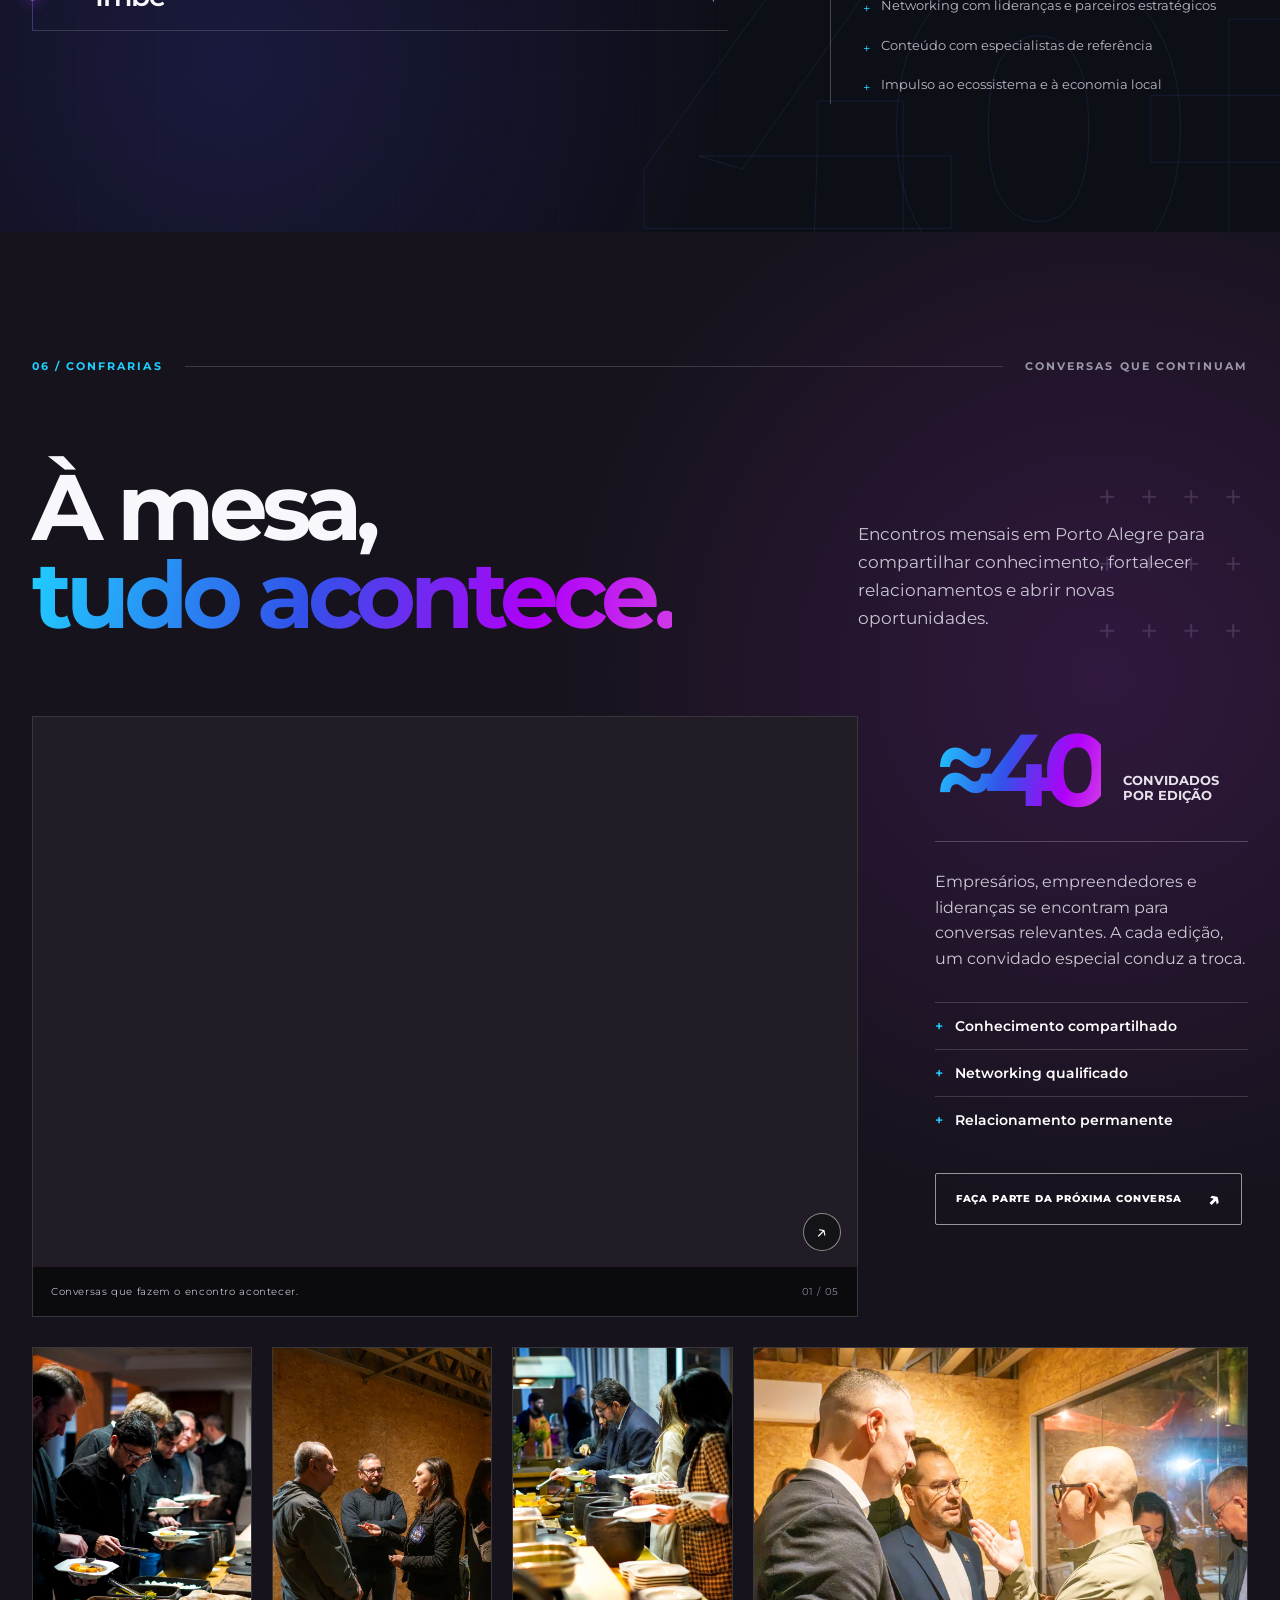
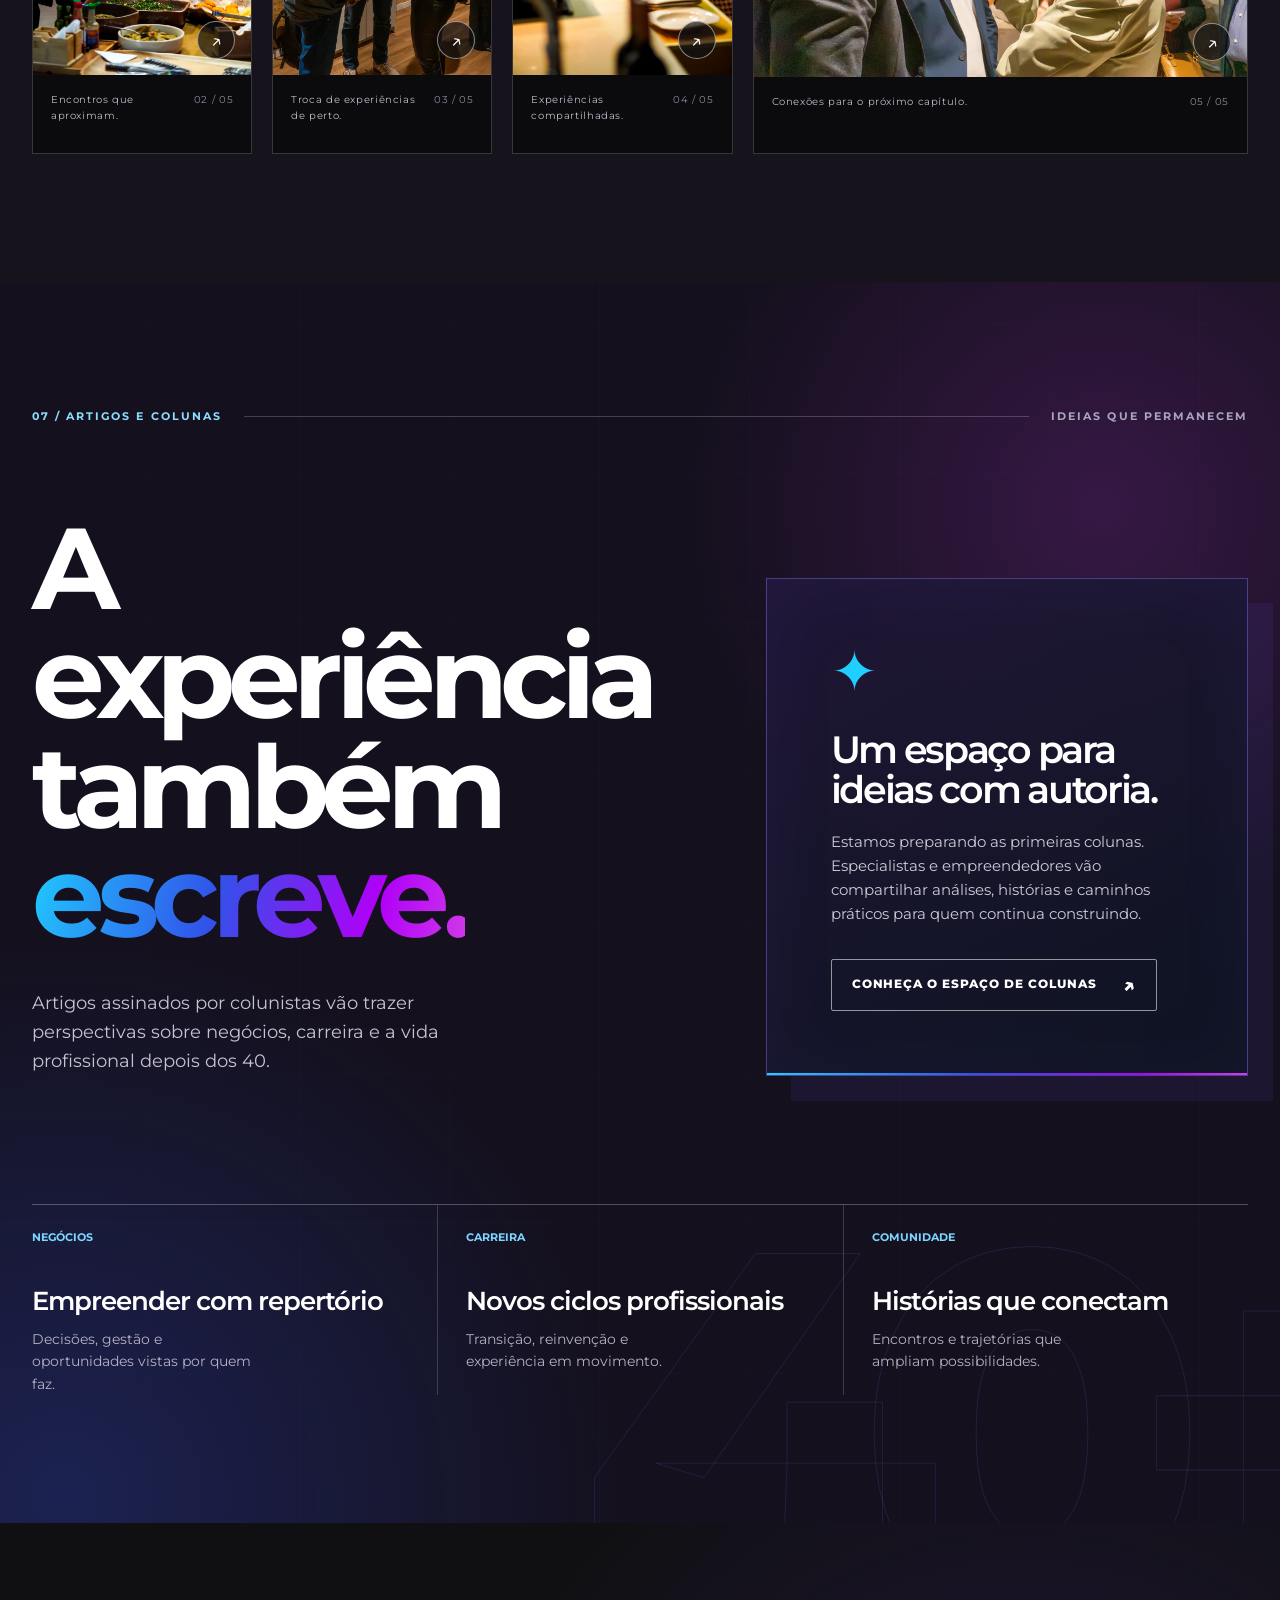
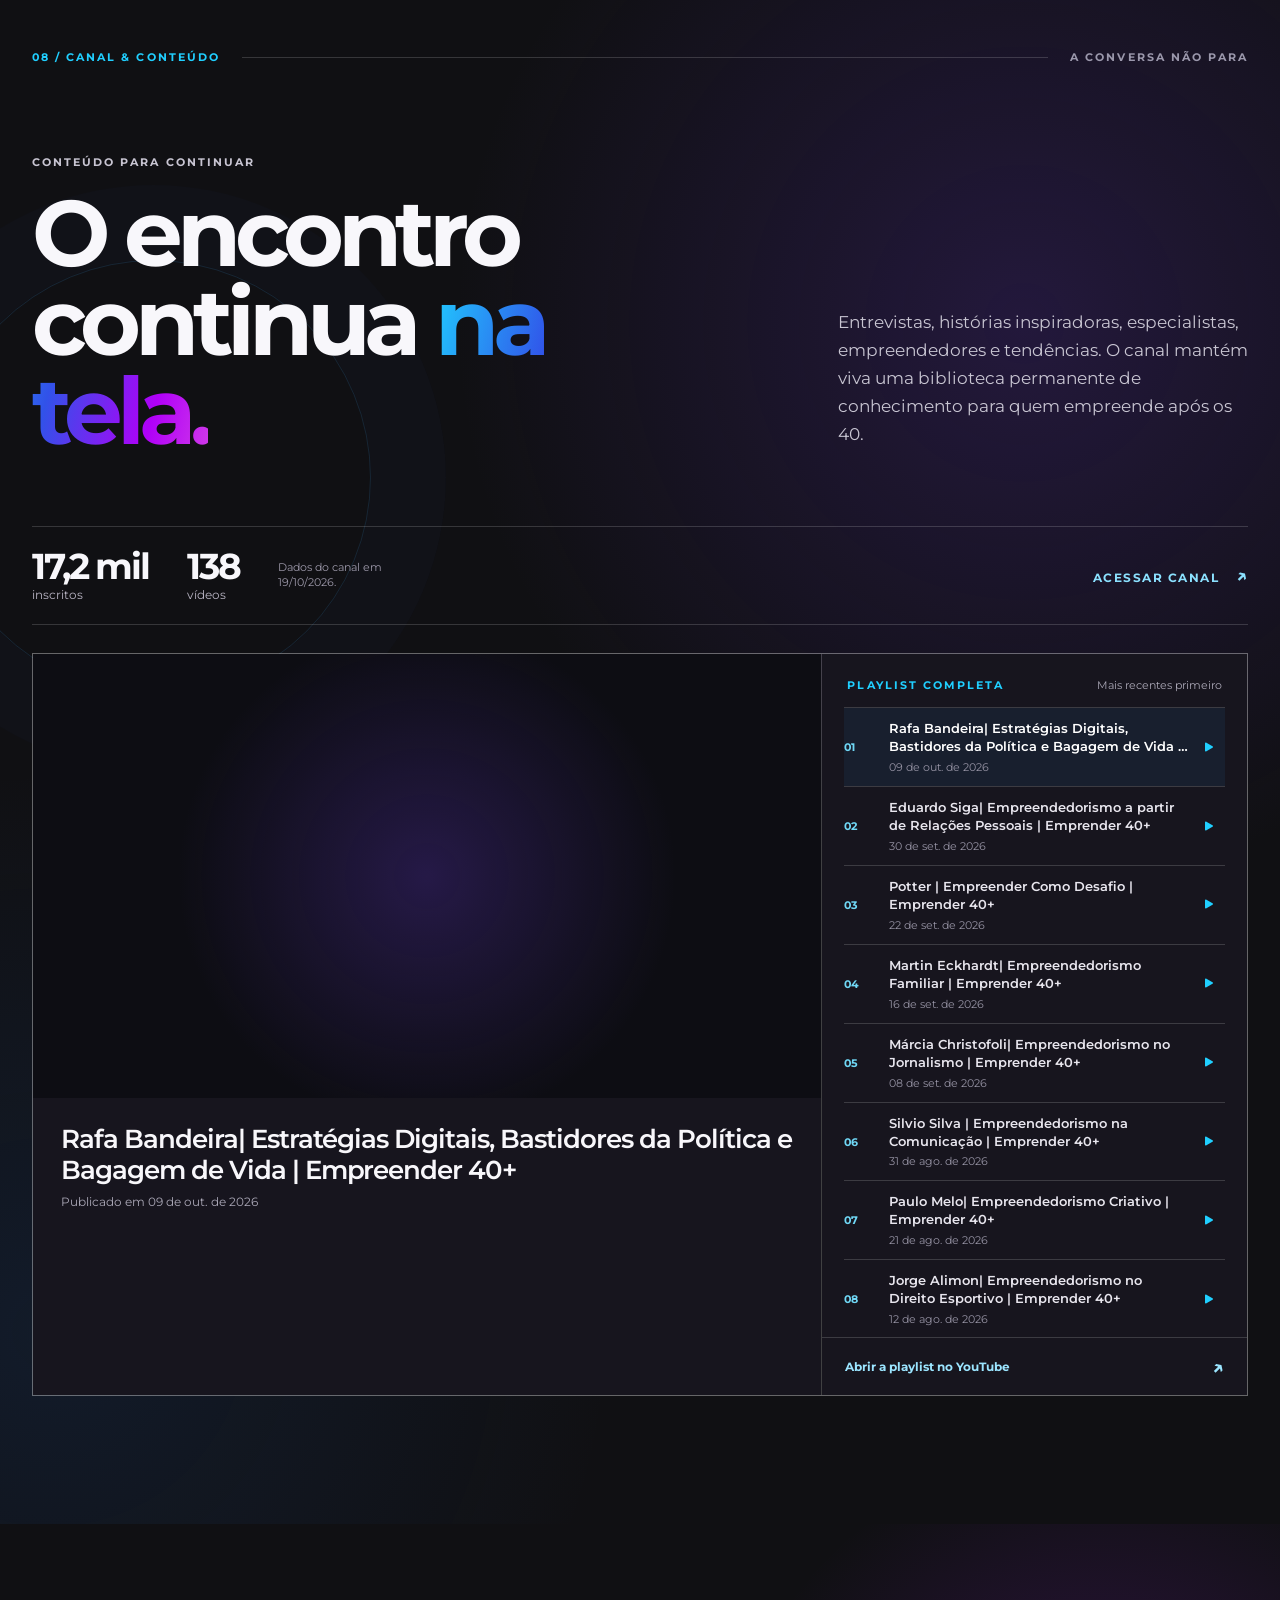
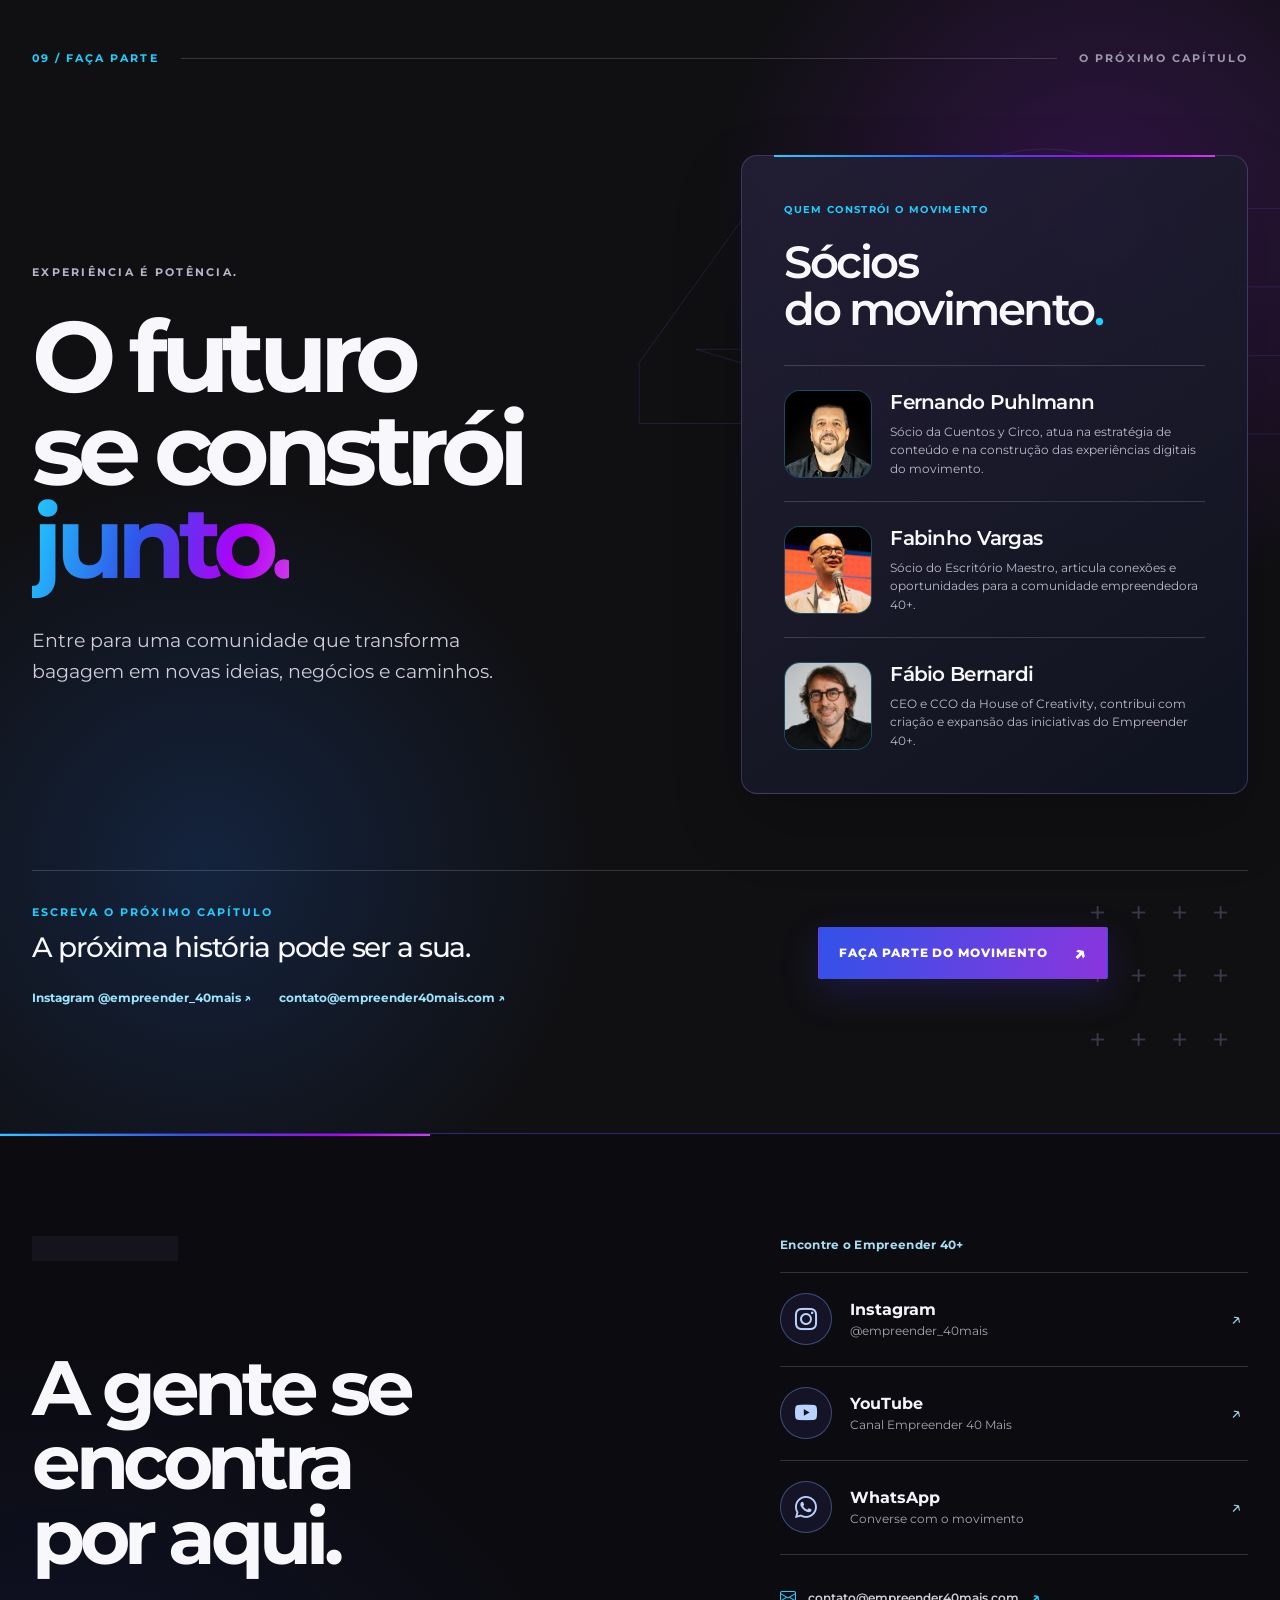
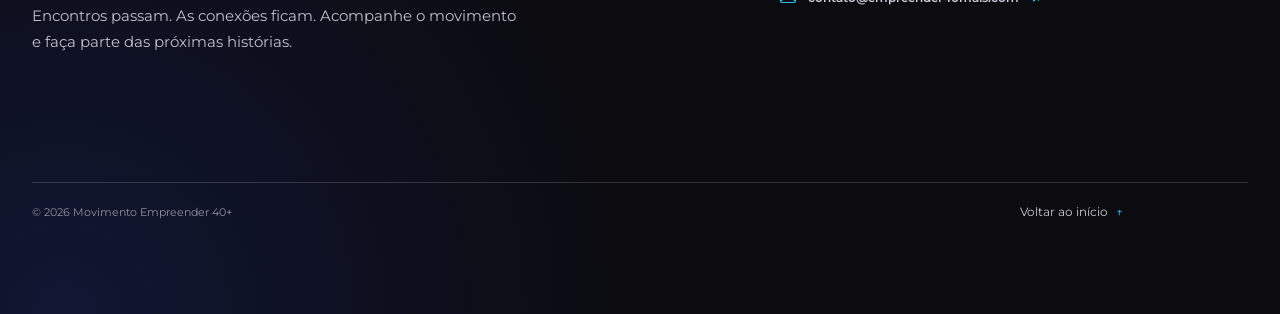
==== commit 954b6ef9: "Exibe playlist completa do YouTube em ordem recente" ====
--- a/index.html
+++ b/index.html
@@ -29,7 +29,7 @@
   <link rel="preconnect" href="https://fonts.gstatic.com" crossorigin>
   <link href="https://fonts.googleapis.com/css2?family=Montserrat:wght@400;500;600;700;800&amp;display=swap" rel="stylesheet">
   <link rel="stylesheet" href="https://cdn.jsdelivr.net/npm/bootstrap-icons@1.11.3/font/bootstrap-icons.css">
-  <link rel="stylesheet" href="css/styles.css?v=20261019d">
+  <link rel="stylesheet" href="css/styles.css?v=20261019e">
 </head>
 <body class="no-js">
   <a class="skip-link" href="#apresentacao">Saltar para o conteúdo</a>
@@ -144,13 +144,12 @@
       </div>
     </section>
 
-    <section class="deck-section channel" id="youtube" data-slide="08" data-youtube-channel-id="UCAMn5EYx_Cc41GoOCFpvovg" aria-labelledby="youtube-title">
+    <section class="deck-section channel" id="youtube" data-slide="08" aria-labelledby="youtube-title">
       <div class="section-shell">
         <div class="section-top"><span class="micro-label">08 / CANAL & CONTEÚDO</span><span class="top-rule" aria-hidden="true"></span><span class="micro-label">A CONVERSA NÃO PARA</span></div>
         <div class="channel-heading"><div><p class="overline">Conteúdo para continuar</p><h2 id="youtube-title">O encontro<br>continua <em>na tela.</em></h2></div><p>Entrevistas, histórias inspiradoras, especialistas, empreendedores e tendências. O canal mantém viva uma biblioteca permanente de conhecimento para quem empreende após os 40.</p></div>
         <div class="channel-counts"><div><strong>17,2 mil</strong><span>inscritos</span></div><div><strong>138</strong><span>vídeos</span></div><p>Dados do canal em 19/10/2026.</p><a href="https://www.youtube.com/@CanalEmpreender40Mais" target="_blank" rel="noopener noreferrer">Acessar canal <span aria-hidden="true">↗</span></a></div>
-        <div class="youtube-live"><div class="youtube-player-panel"><div class="youtube-player-frame"><iframe id="yt-featured-player" title="Vídeo do canal Empreender 40+" loading="lazy" allow="accelerometer; autoplay; clipboard-write; encrypted-media; gyroscope; picture-in-picture; web-share" referrerpolicy="strict-origin-when-cross-origin" allowfullscreen></iframe><a class="no-script-video" href="https://www.youtube.com/@CanalEmpreender40Mais" target="_blank" rel="noopener noreferrer">Assistir ao canal no YouTube ↗</a></div><div class="youtube-player-copy"><h3 id="yt-featured-title">Vídeos do canal</h3><p id="yt-featured-date">Selecione um episódio da lista.</p></div><p class="sr-only" id="yt-player-status" role="status" aria-live="polite"></p></div><div class="recent-panel"><div class="recent-heading"><span class="micro-label">ASSISTA TAMBÉM</span><span aria-hidden="true">↘</span></div><ul class="recent-video-list" id="yt-videos-list" aria-label="Vídeos do canal Empreender 40+"><li class="recent-placeholder">Carregando vídeos…</li></ul></div></div>
-        <div class="video-highlights"><span class="micro-label">EPISÓDIOS PARA EXPLORAR</span><div class="highlight-list"><a href="https://www.youtube.com/watch?v=yscCcrRpE3o" target="_blank" rel="noopener noreferrer"><span>01</span><strong>Os Guris do Tchê Guri · Empreendedorismo em Família</strong><i aria-hidden="true">↗</i></a><a href="https://www.youtube.com/watch?v=SIsKJfz2Ldg" target="_blank" rel="noopener noreferrer"><span>02</span><strong>Rafael Martins · Empreendedorismo com Educação</strong><i aria-hidden="true">↗</i></a><a href="https://www.youtube.com/watch?v=lymy8DMSd1o" target="_blank" rel="noopener noreferrer"><span>03</span><strong>André Foresti · Planejando o Empreendedorismo</strong><i aria-hidden="true">↗</i></a></div></div>
+        <div class="youtube-live"><div class="youtube-player-panel"><div class="youtube-player-frame"><iframe id="yt-featured-player" title="Vídeo da playlist Podcast Empreender 40+" loading="lazy" allow="accelerometer; autoplay; clipboard-write; encrypted-media; gyroscope; picture-in-picture; web-share" referrerpolicy="strict-origin-when-cross-origin" allowfullscreen></iframe><a class="no-script-video" href="https://www.youtube.com/playlist?list=PLHqcbZC2lqMC1HIn_49bY6Q2CQZqPrk8a" target="_blank" rel="noopener noreferrer">Assistir à playlist no YouTube ↗</a></div><div class="youtube-player-copy"><h3 id="yt-featured-title">Podcast Empreender 40+</h3><p id="yt-featured-date">Carregando episódios da playlist…</p></div><p class="sr-only" id="yt-player-status" role="status" aria-live="polite"></p></div><div class="recent-panel"><div class="recent-heading"><span class="micro-label">PLAYLIST COMPLETA</span><span class="recent-order">Mais recentes primeiro</span></div><ul class="recent-video-list" id="yt-videos-list" aria-label="Todos os episódios da playlist Podcast Empreender 40+, do mais recente ao mais antigo"><li class="recent-placeholder">Carregando episódios…</li></ul><a class="playlist-link" href="https://www.youtube.com/playlist?list=PLHqcbZC2lqMC1HIn_49bY6Q2CQZqPrk8a" target="_blank" rel="noopener noreferrer">Abrir a playlist no YouTube <span aria-hidden="true">↗</span></a></div></div>
       </div>
     </section>
 
@@ -201,6 +200,6 @@
   </footer>
   <a class="whatsapp-float" href="https://wa.me/555191086971" target="_blank" rel="noopener noreferrer" aria-label="Conversar pelo WhatsApp: +55 51 9108-6971" title="WhatsApp · +55 51 9108-6971"><i class="bi bi-whatsapp" aria-hidden="true"></i></a>
   <noscript><p class="no-script-notice">Os links e o conteúdo permanecem disponíveis. Ative JavaScript para o menu compacto, indicador e vídeos recentes.</p></noscript>
-  <script src="js/main.js?v=20261019c" defer></script>
+  <script src="js/main.js?v=20261019e" defer></script>
 </body>
 </html>
--- a/css/styles.css
+++ b/css/styles.css
@@ -290,8 +290,8 @@
 .local-video-preview i { color: var(--blue); font-size: 2.2rem; }
 .recent-panel { display: flex; flex-direction: column; }
 .recent-heading { display: flex; justify-content: space-between; align-items: center; padding: 24px 25px 15px; }
-.recent-heading > span:last-child { color: var(--blue); font-size: 1.6rem; }
-.recent-video-list { margin: 0; padding: 0 22px 22px; list-style: none; }
+.recent-order { color: #aaa7b6; font-size: .68rem; text-align: right; }
+.recent-video-list { max-height: min(70vh, 660px); margin: 0; padding: 0 22px 22px; overflow-y: auto; overscroll-behavior: contain; scrollbar-color: #6d67a8 #17151e; list-style: none; }
 .recent-video-item { border-top: 1px solid var(--line); }
 .recent-placeholder { padding: 23px 0; color: #a5a1b1; font-size: .82rem; }
 .recent-video-button { display: grid; grid-template-columns: 34px minmax(0, 1fr) 24px; align-items: center; gap: 11px; width: 100%; min-height: 75px; padding: 12px 0; border: 0; background: transparent; color: #e8e6ee; text-align: left; cursor: pointer; transition: color .2s, background .2s; }
@@ -301,13 +301,9 @@
 .recent-video-meta strong { display: -webkit-box; overflow: hidden; -webkit-box-orient: vertical; -webkit-line-clamp: 2; font: 600 .83rem/1.35 Montserrat, sans-serif; }
 .recent-video-meta small { display: block; margin-top: 5px; color: #9592a3; font-size: .66rem; }
 .recent-video-button > i { color: var(--blue); font-size: 1rem; }
-.video-highlights { margin-top: 70px; }
-.highlight-list { display: grid; margin-top: 18px; border-top: 1px solid var(--line); }
-.highlight-list a { display: grid; grid-template-columns: 38px minmax(0, 1fr) 22px; align-items: center; gap: 20px; padding: 21px 0; border-bottom: 1px solid var(--line); text-decoration: none; transition: background .2s, padding .2s; }
-.highlight-list a:hover { padding-inline: 12px; background: rgba(255, 255, 255, .04); }
-.highlight-list span { color: #74dafa; font-size: .7rem; }
-.highlight-list strong { font: 600 clamp(1rem, 1.8vw, 1.7rem)/1.2 Montserrat, sans-serif; letter-spacing: -.03em; }
-.highlight-list i { color: var(--blue); font-style: normal; font-size: 1.35rem; }
+.playlist-link { display: flex; justify-content: space-between; align-items: center; gap: 16px; min-height: 58px; padding: 15px 23px; border-top: 1px solid var(--line); color: #9be5ff; font-size: .75rem; font-weight: 700; text-decoration: none; }
+.playlist-link:hover { color: #fff; background: rgba(48, 158, 226, .08); }
+.playlist-link span { font-size: 1.25rem; }
 
 /* A luminous editorial chapter extends the deck's dark visual language. */
 .editorial { color: #fff; background: radial-gradient(circle at 86% 18%, rgba(152, 47, 181, .26), transparent 28%), radial-gradient(circle at 5% 98%, rgba(47, 80, 216, .28), transparent 33%), #14101d; }
@@ -522,7 +518,6 @@
   .channel-counts a { grid-column: 1 / -1; justify-self: start; }
   .recent-video-list { padding-inline: 16px; }
   .recent-heading { padding-inline: 18px; }
-  .highlight-list a { grid-template-columns: 25px 1fr 20px; gap: 11px; }
   .editorial-layout { gap: 48px; }
   .editorial-title h2 { font-size: clamp(2.8rem, 10vw, 6.5rem); }
   .editorial-story { padding: 31px; box-shadow: 12px 12px 0 rgba(82, 66, 190, .12); }
